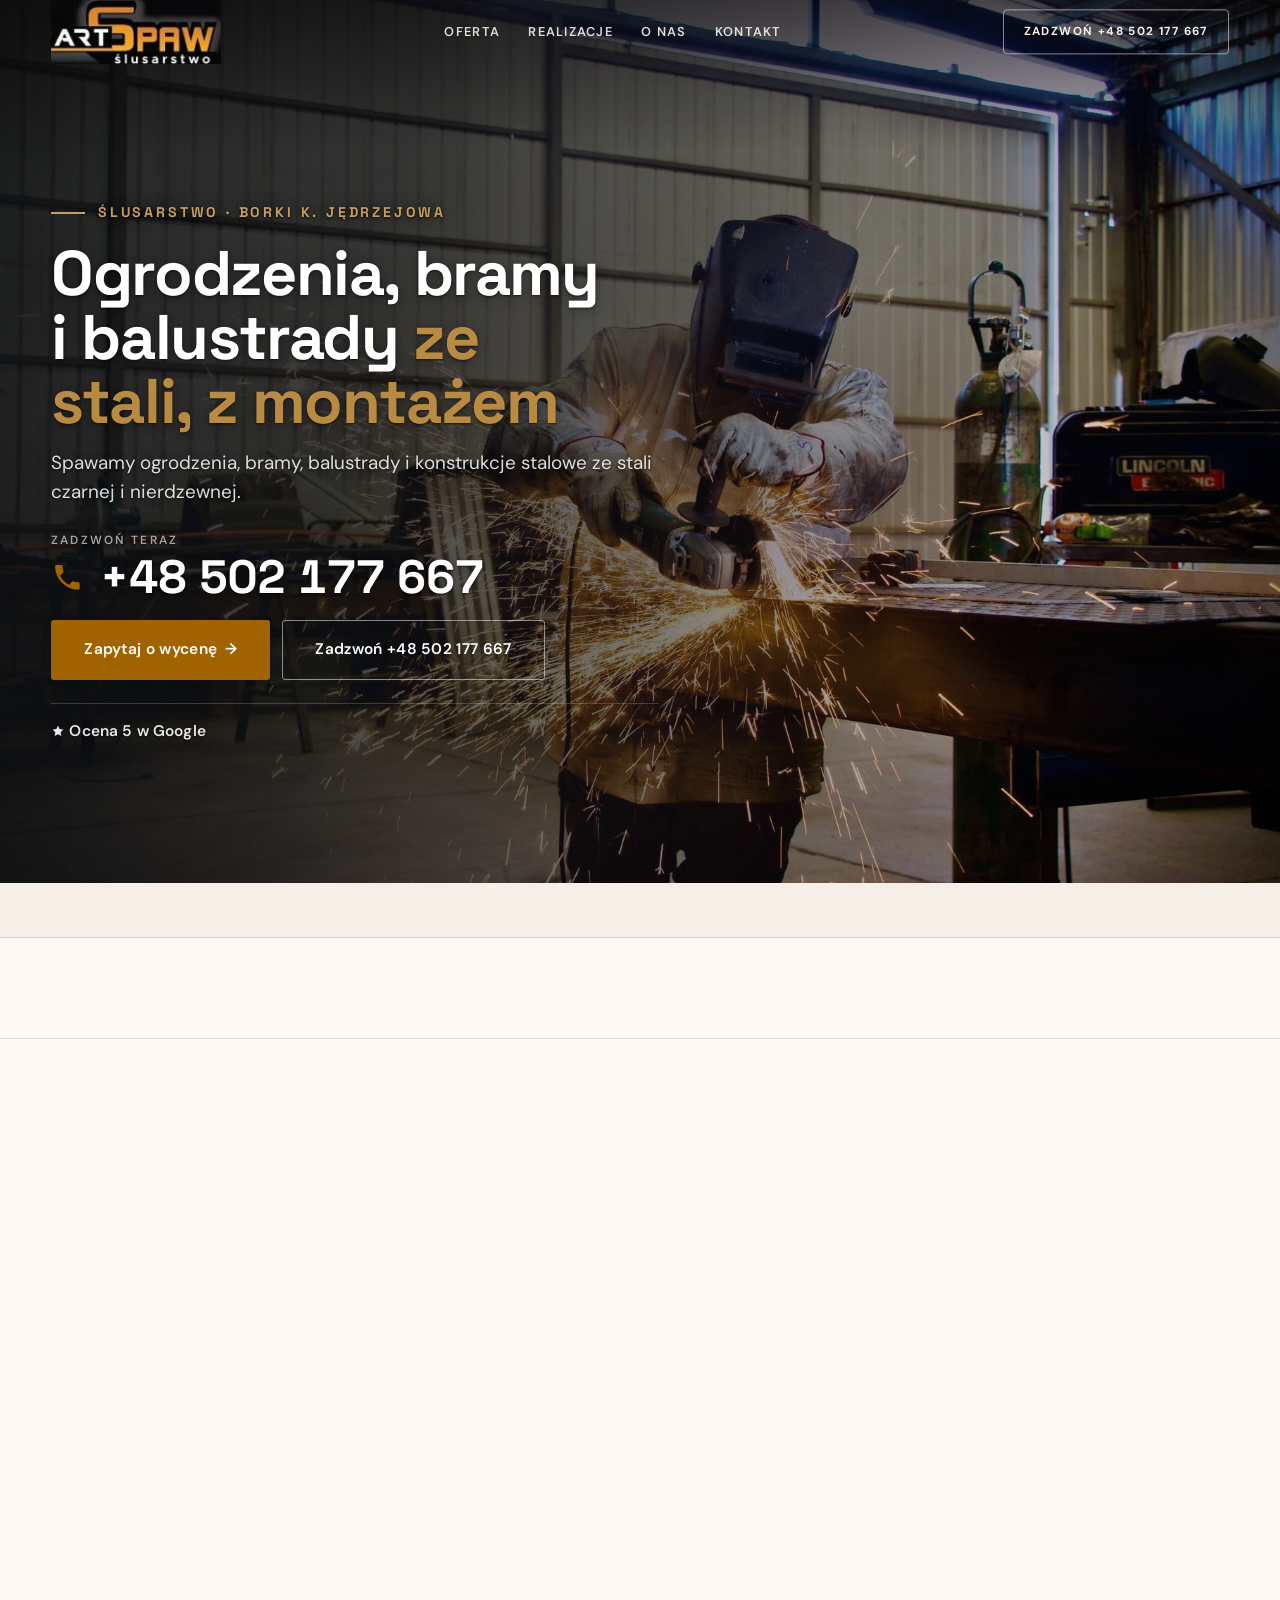
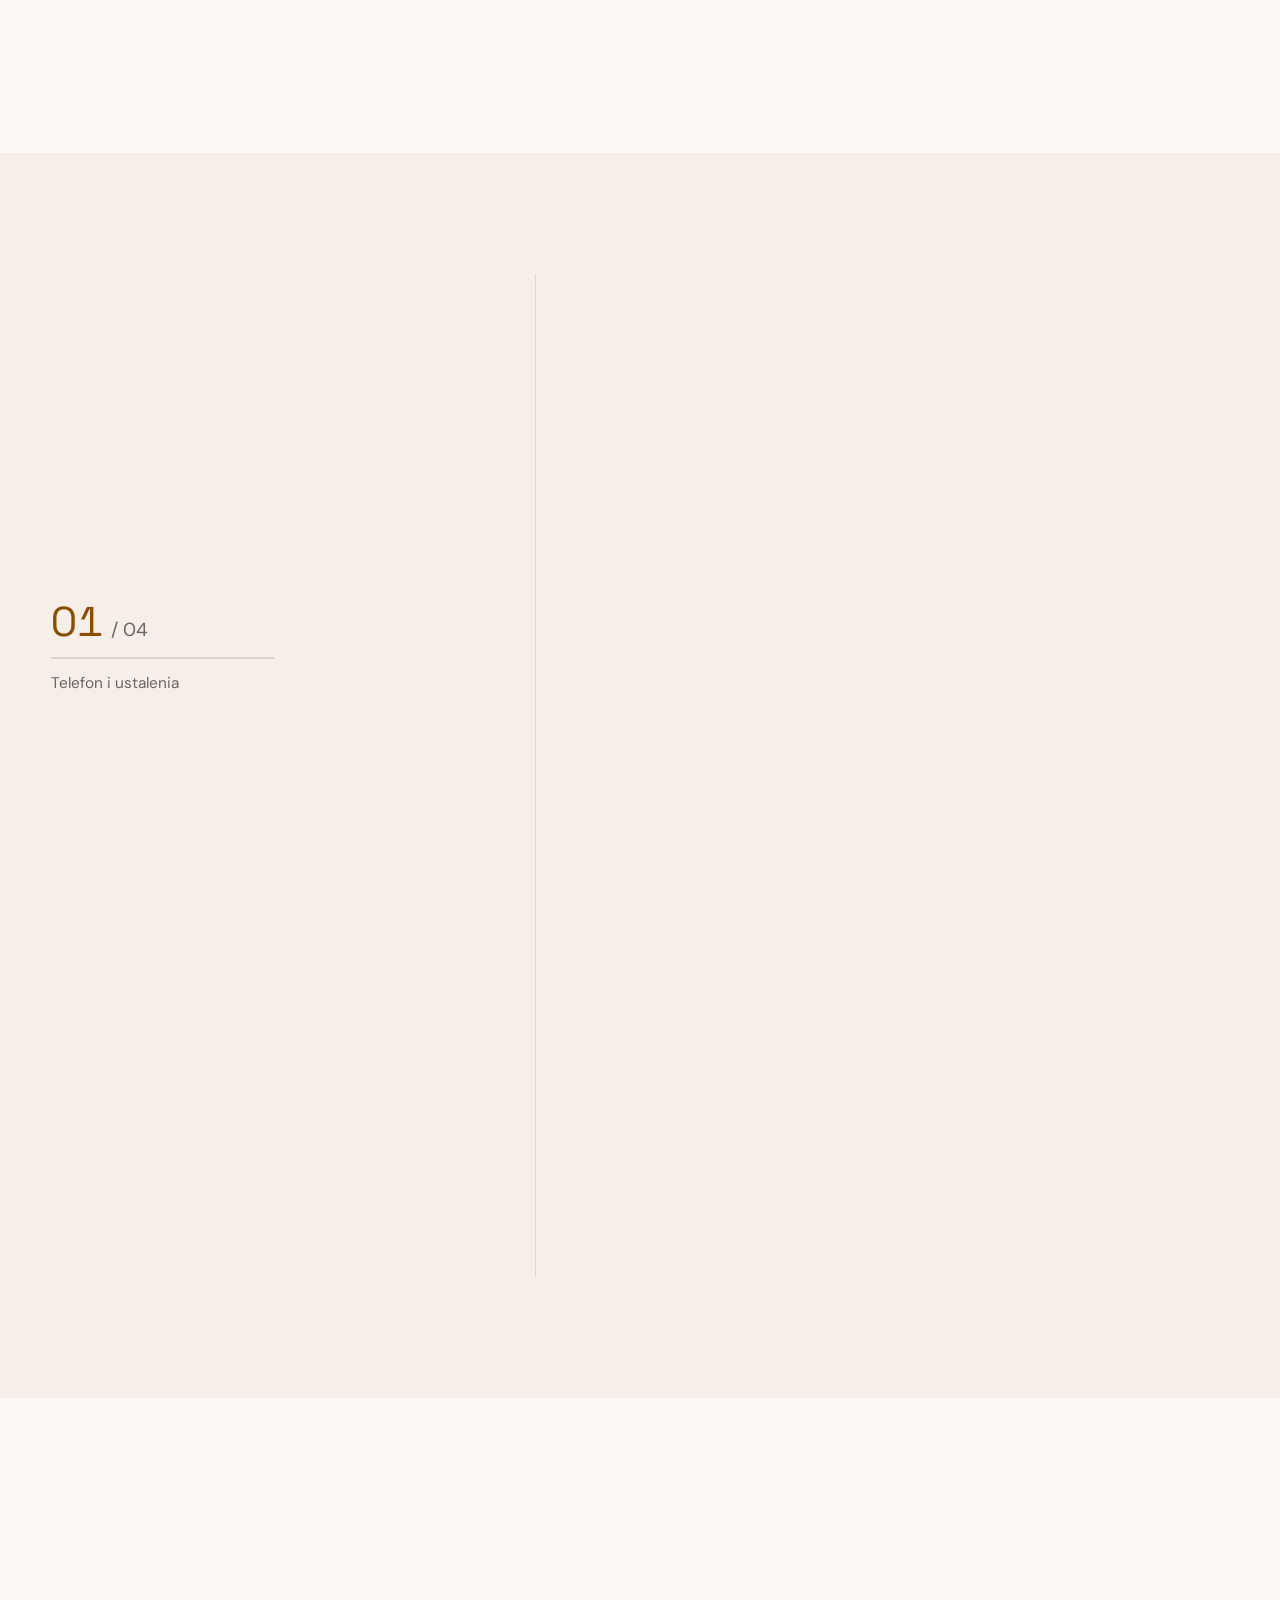
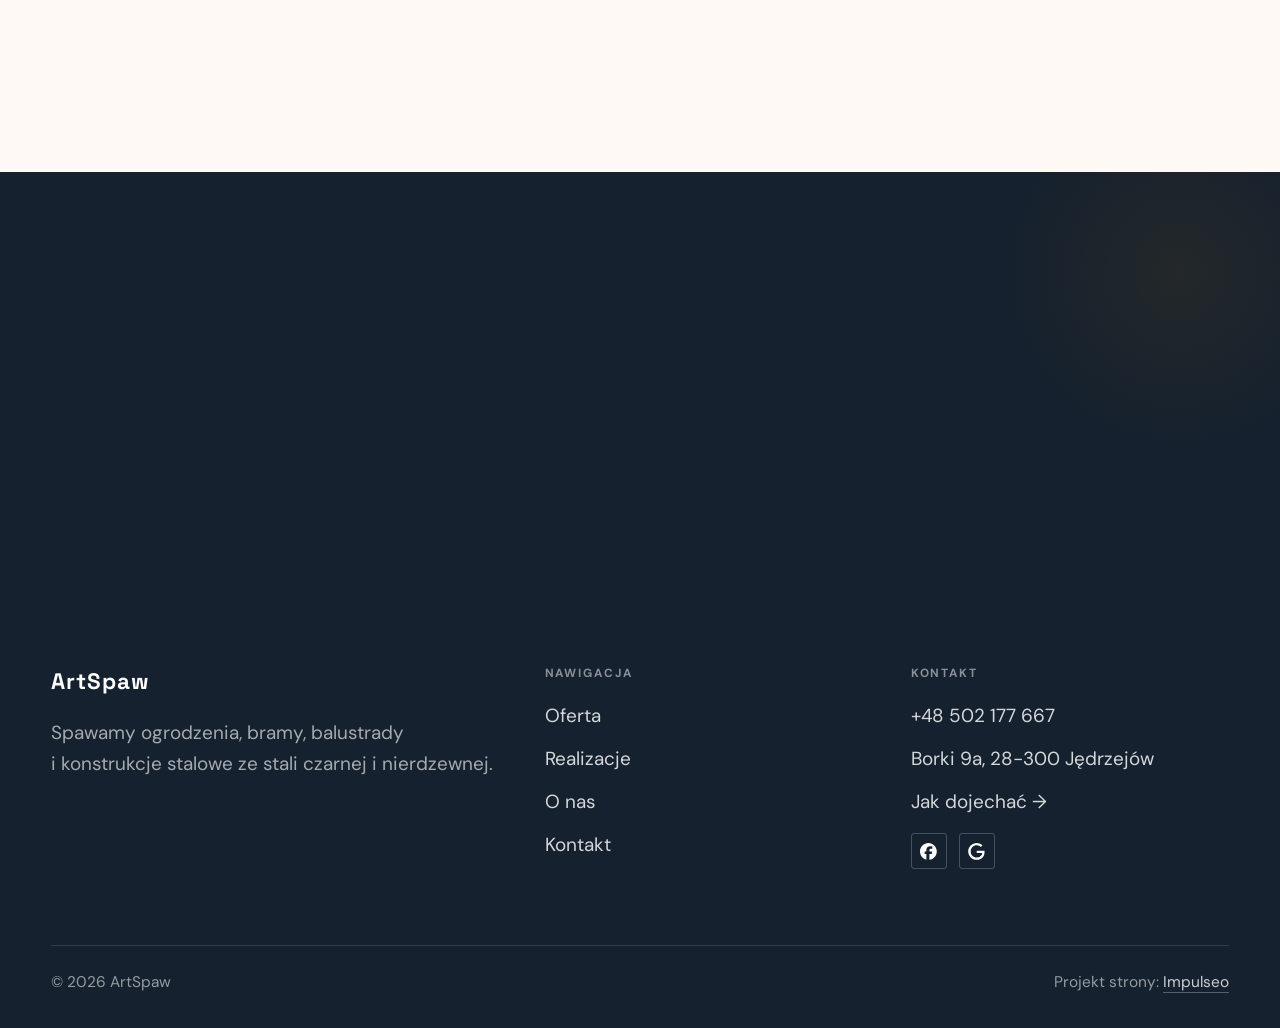
==== index.html @ 31f5e042 "Strona demo: artspaw" ====
<!DOCTYPE html>
<html lang="pl">
<head>
<meta charset="UTF-8">
<meta name="viewport" content="width=device-width, initial-scale=1.0">
<title>ArtSpaw - Ogrodzenia · Bramy · Balustrady · Jędrzejów</title>
<meta name="description" content="ArtSpaw - ślusarstwo spod Jędrzejowa. Ogrodzenia, bramy, furtki, balustrady i konstrukcje stalowe ze stali czarnej i nierdzewnej, z montażem. Pn-Sb 7-18, tel. 502 177 667.">
<link rel="canonical" href="https://kris20032.github.io/artspaw/">
<meta name="robots" content="noindex, nofollow">
<meta property="og:type" content="website">
<meta property="og:locale" content="pl_PL">
<meta property="og:site_name" content="ArtSpaw">
<meta property="og:title" content="ArtSpaw - Ogrodzenia · Bramy · Balustrady · Jędrzejów">
<meta property="og:description" content="ArtSpaw - ślusarstwo spod Jędrzejowa. Ogrodzenia, bramy, furtki, balustrady i konstrukcje stalowe ze stali czarnej i nierdzewnej, z montażem. Pn-Sb 7-18, tel. 502 177 667.">
<meta property="og:url" content="https://kris20032.github.io/artspaw/">
<meta property="og:image" content="https://kris20032.github.io/artspaw/img/og.jpg">
<meta property="og:image:width" content="1200">
<meta property="og:image:height" content="630">
<meta name="twitter:card" content="summary_large_image">
<script type="application/ld+json">{"@context": "https://schema.org", "@type": "LocalBusiness", "name": "ArtSpaw", "url": "https://kris20032.github.io/artspaw/", "telephone": "+48502177667", "image": "https://kris20032.github.io/artspaw/img/og.jpg", "areaServed": "Jędrzejów", "sameAs": ["https://www.facebook.com/profile.php?id=100057158002559", "https://maps.google.com/?cid=16352842081063497960&g_mp=Cidnb29nbGUubWFwcy5wbGFjZXMudjEuUGxhY2VzLlNlYXJjaFRleHQQAhgEIAA"]}</script>
<link rel="preconnect" href="https://fonts.googleapis.com">
<link rel="preconnect" href="https://fonts.gstatic.com" crossorigin>
<link href="https://fonts.googleapis.com/css2?family=Space+Grotesk:wght@500;600;700&family=DM+Sans:opsz,wght@9..40,400;9..40,500;9..40,600&display=swap" rel="stylesheet">
<link rel="stylesheet" href="assets/styles.css?v=d45079d8">
</head>
<body>

<header class="nav">
  <div class="wrap nav-inner">
    <a class="brand brand-has-logo" href="index.html"><img class="brand-logo" src="img/logo.png" alt="ArtSpaw" width="702" height="264" decoding="async"></a>
    <nav class="nav-links">
      <a href="oferta.html">Oferta</a>
      <a href="realizacje.html">Realizacje</a>
      <a href="o-nas.html">O nas</a>
      <a href="kontakt.html">Kontakt</a>
      <a href="tel:+48502177667" class="btn btn-accent">Zadzwoń +48 502 177 667</a>
    </nav>
    <button class="nav-toggle" aria-label="Menu"><span></span><span></span><span></span></button>
  </div>
</header>

<main>
<section class="hero-fach">
  <img class="hf-photo" src="img/hero.jpg" fetchpriority="high" data-rotate="img/g1.jpg|img/g2.jpg" alt="ArtSpaw" width="1880" height="1253">
  <div class="hf-panel">
    <div class="hf-inner">
      <span class="hf-kicker">Ślusarstwo · Borki k. Jędrzejowa</span>
      <h1 class="hf-title">Ogrodzenia, bramy i balustrady <em>ze stali, z montażem</em></h1>
      <p class="hf-lead">Spawamy ogrodzenia, bramy, balustrady i konstrukcje stalowe ze stali czarnej i nierdzewnej.</p>
      <a class="hf-phone" href="tel:+48502177667"><span class="hf-phone-lab">Zadzwoń teraz</span><span class="hf-phone-num"><svg class="ico-tel" width="16" height="16" viewBox="0 0 24 24" fill="none" aria-hidden="true"><path d="M6.6 10.8a15.5 15.5 0 0 0 6.6 6.6l2.2-2.2a1 1 0 0 1 1-.24 11.4 11.4 0 0 0 3.6.58 1 1 0 0 1 1 1V20a1 1 0 0 1-1 1A17 17 0 0 1 3 4a1 1 0 0 1 1-1h3.5a1 1 0 0 1 1 1c0 1.25.2 2.46.58 3.6a1 1 0 0 1-.25 1l-2.23 2.2Z" fill="currentColor"/></svg> +48 502 177 667</span></a>
      <div class="hf-actions">
        <a href="kontakt.html" class="btn btn-accent">Zapytaj o wycenę <span class="arr">→</span></a>
        <a href="tel:+48502177667" class="btn btn-ghost hf-ghost">Zadzwoń +48 502 177 667</a>
      </div>
      <div class="hf-trust"><svg class="ico-star" width="14" height="14" viewBox="0 0 24 24" style="vertical-align:-2px" aria-hidden="true"><path d="M12 2.8l2.85 5.8 6.4.93-4.63 4.5 1.1 6.37L12 17.4l-5.72 3 1.1-6.37-4.63-4.5 6.4-.93L12 2.8Z" fill="currentColor"/></svg> Ocena 5 w Google</div>
    </div>
  </div>
</section>
<section class="fach-promise">
  <div class="wrap">
    <ul class="fp-row reveal"><li>Pn-Sb 7:00-18:00</li><li>Dojazd: Jędrzejów i okolice</li><li>Stal czarna i nierdzewna</li></ul>
  </div>
</section>
<section class="opinie-mini" aria-label="Opinie klientów">
  <div class="wrap">
    <div class="om-row">
      <div class="om-item reveal"><blockquote>„Pełen profesjonalizm!”</blockquote><span class="om-autor">Kamil Karbowniczek</span></div>
    </div>
  </div>
</section>
<section class="gateways-band">
  <div class="wrap">
    <div class="gateways">
      <a href="oferta.html" class="gateway reveal"><img src="img/g6.jpg" alt="Ogrodzenia" loading="lazy" width="1880" height="1253" decoding="async"><span class="g-ttl">Ogrodzenia</span></a>
      <a href="oferta.html" class="gateway reveal"><img src="img/g3.jpg" alt="Bramy i furtki" loading="lazy" width="1184" height="720" decoding="async"><span class="g-ttl">Bramy i furtki</span></a>
      <a href="oferta.html" class="gateway reveal"><img src="img/g4.jpg" alt="Balustrady" loading="lazy" width="1880" height="1255" decoding="async"><span class="g-ttl">Balustrady</span></a>
    </div>
  </div>
</section>
<section class="proces proces-os fachowcy">
  <div class="wrap proc-grid">
    <div class="proc-side">
      <div class="head reveal">
        <span class="eyebrow">Jak pracujemy</span>
        <h2>Wiesz, na czym stoisz - na każdym etapie</h2>
        <p>Od pierwszego telefonu do montażu - krok po kroku.</p>
      </div>
      <div class="proc-count" aria-hidden="true"><span class="pc-cur">01</span><span class="pc-all">/ 04</span></div>
      <div class="proc-bar" aria-hidden="true"><i></i></div>
      <p class="proc-now" aria-hidden="true">Telefon i ustalenia</p>
    </div>
    <ol class="proces-line">
      <li class="reveal"><span class="pno">01</span><h3>Telefon i ustalenia</h3><p>Mówisz, co trzeba ogrodzić albo zabezpieczyć. Ustalamy wymiary i wzór.</p></li>
      <li class="reveal"><span class="pno">02</span><h3>Cena i termin</h3><p>Podajemy cenę i termin, zanim zaczniemy spawać.</p></li>
      <li class="reveal"><span class="pno">03</span><h3>Spawanie w warsztacie</h3><p>Elementy robimy pod wymiar, ze stali czarnej albo nierdzewnej.</p></li>
      <li class="reveal"><span class="pno">04</span><h3>Montaż u Ciebie</h3><p>Sami przywozimy i montujemy ogrodzenie, bramę czy balustradę.</p></li>
    </ol>
  </div>
</section>
<section>
  <div class="wrap">
    <div class="head reveal">
      <span class="eyebrow">Realizacje</span>
      <h2>Nasze realizacje</h2>
      <p>Brama z furtką i balustrada balkonowa to nasze prace. Pozostałe kadry pokazują, jak wygląda praca przy stali.</p>
    </div>
    <div class="gallery">
      <div class="tile t-two3 reveal"><img src="img/g5.jpg" alt="ArtSpaw" loading="lazy" width="1880" height="1253" decoding="async"></div>
      <div class="tile t-third reveal"><img src="img/g7.jpg" alt="ArtSpaw" loading="lazy" width="1880" height="1253" decoding="async"></div>
      <div class="tile t-third reveal"><img src="img/g8.jpg" alt="ArtSpaw" loading="lazy" width="1880" height="1253" decoding="async"></div>
      <div class="tile t-third reveal"><img src="img/g9.jpg" alt="ArtSpaw" loading="lazy" width="1880" height="1253" decoding="async"></div>
      <div class="tile t-third reveal"><img src="img/g10.jpg" alt="ArtSpaw" loading="lazy" width="1880" height="1253" decoding="async"></div>
    </div>
    <div style="margin-top:var(--space-7)" class="reveal"><a href="realizacje.html" class="btn btn-accent">Pełna galeria <span class="arr">→</span></a></div>
  </div>
</section>
<section class="fach-uslugi">
  <div class="wrap">
    <div class="head reveal">
      <span class="eyebrow">Co spawamy</span>
      <h2>Cztery rzeczy, które robimy najczęściej</h2>
      <p>Każdą z tych rzeczy robimy pod wymiar i z montażem.</p>
    </div>
    <ul class="fu-list">
      <li class="fu-row reveal"><div class="fu-name">Ogrodzenia</div><div class="fu-desc">Przęsła i ogrodzenia stalowe w nowoczesnym, poziomym układzie albo w klasycznej formie.</div><a class="fu-cta" href="kontakt.html">Wycena <span class="arr">→</span></a></li>
      <li class="fu-row reveal"><div class="fu-name">Bramy i furtki</div><div class="fu-desc">Bramy wjazdowe i furtki do kompletu z ogrodzeniem - z własnym wzorem, np. łamaną linią jak na zdjęciach z naszych realizacji.</div><a class="fu-cta" href="kontakt.html">Wycena <span class="arr">→</span></a></li>
      <li class="fu-row reveal"><div class="fu-name">Balustrady</div><div class="fu-desc">Balustrady balkonowe, tarasowe i schodowe. Proste poziome pręty albo stal nierdzewna, pod wymiar balkonu.</div><a class="fu-cta" href="kontakt.html">Wycena <span class="arr">→</span></a></li>
      <li class="fu-row reveal"><div class="fu-name">Konstrukcje stalowe</div><div class="fu-desc">Spawane konstrukcje i elementy na zamówienie - wsporniki, ramy, daszki, wszystko, co trzeba zespawać ze stali.</div><a class="fu-cta" href="kontakt.html">Wycena <span class="arr">→</span></a></li>
    </ul>
    <div style="margin-top:var(--space-7)" class="reveal"><a href="oferta.html" class="btn btn-ghost">Pełna oferta <span class="arr">→</span></a></div>
  </div>
</section>
<section class="stopklatka" aria-hidden="true">
  <div class="stk-bg" style="background-image:url(img/g11.jpg)"></div>
</section>
<section class="opinie">
  <div class="wrap">
    <div class="head center reveal">
      <span class="eyebrow">Opinie</span>
      <h2>Co mówią klienci</h2>
    </div>
    <p class="op-meta reveal"><span class="g-badge"><svg class="gb-ico" viewBox="0 0 24 24" width="18" height="18" aria-hidden="true"><path fill="#4285F4" d="M22.56 12.25c0-.78-.07-1.53-.2-2.25H12v4.26h5.92c-.26 1.37-1.04 2.53-2.21 3.31v2.77h3.57c2.08-1.92 3.28-4.74 3.28-8.09z"/><path fill="#34A853" d="M12 23c2.97 0 5.46-.98 7.28-2.66l-3.57-2.77c-.98.66-2.23 1.06-3.71 1.06-2.86 0-5.29-1.93-6.16-4.53H2.18v2.84C3.99 20.53 7.7 23 12 23z"/><path fill="#FBBC05" d="M5.84 14.09c-.22-.66-.35-1.36-.35-2.09s.13-1.43.35-2.09V7.07H2.18C1.43 8.55 1 10.22 1 12s.43 3.45 1.18 4.93l2.85-2.22.81-.62z"/><path fill="#EA4335" d="M12 5.38c1.62 0 3.06.56 4.21 1.64l3.15-3.15C17.45 2.09 14.97 1 12 1 7.7 1 3.99 3.47 2.18 7.07l3.66 2.84c.87-2.6 3.3-4.53 6.16-4.53z"/></svg><b class="gb-ocena">5</b><svg class="gb-stars" viewBox="0 0 90 18" width="74" height="14.8" aria-hidden="true"><g fill="currentColor" opacity=".26"><path transform="translate(0,0)" d="M9 1.6l2.2 4.46 4.92.72-3.56 3.47.84 4.9L9 12.74l-4.4 2.31.84-4.9L1.88 6.68l4.92-.72L9 1.6Z"/><path transform="translate(18,0)" d="M9 1.6l2.2 4.46 4.92.72-3.56 3.47.84 4.9L9 12.74l-4.4 2.31.84-4.9L1.88 6.68l4.92-.72L9 1.6Z"/><path transform="translate(36,0)" d="M9 1.6l2.2 4.46 4.92.72-3.56 3.47.84 4.9L9 12.74l-4.4 2.31.84-4.9L1.88 6.68l4.92-.72L9 1.6Z"/><path transform="translate(54,0)" d="M9 1.6l2.2 4.46 4.92.72-3.56 3.47.84 4.9L9 12.74l-4.4 2.31.84-4.9L1.88 6.68l4.92-.72L9 1.6Z"/><path transform="translate(72,0)" d="M9 1.6l2.2 4.46 4.92.72-3.56 3.47.84 4.9L9 12.74l-4.4 2.31.84-4.9L1.88 6.68l4.92-.72L9 1.6Z"/></g><clipPath id="gs1000"><rect x="0" y="0" width="90.0" height="18"/></clipPath><g fill="#FBBC04" clip-path="url(#gs1000)"><path transform="translate(0,0)" d="M9 1.6l2.2 4.46 4.92.72-3.56 3.47.84 4.9L9 12.74l-4.4 2.31.84-4.9L1.88 6.68l4.92-.72L9 1.6Z"/><path transform="translate(18,0)" d="M9 1.6l2.2 4.46 4.92.72-3.56 3.47.84 4.9L9 12.74l-4.4 2.31.84-4.9L1.88 6.68l4.92-.72L9 1.6Z"/><path transform="translate(36,0)" d="M9 1.6l2.2 4.46 4.92.72-3.56 3.47.84 4.9L9 12.74l-4.4 2.31.84-4.9L1.88 6.68l4.92-.72L9 1.6Z"/><path transform="translate(54,0)" d="M9 1.6l2.2 4.46 4.92.72-3.56 3.47.84 4.9L9 12.74l-4.4 2.31.84-4.9L1.88 6.68l4.92-.72L9 1.6Z"/><path transform="translate(72,0)" d="M9 1.6l2.2 4.46 4.92.72-3.56 3.47.84 4.9L9 12.74l-4.4 2.31.84-4.9L1.88 6.68l4.92-.72L9 1.6Z"/></g></svg><span class="gb-txt">w Google</span></span></p>
    <p class="op-meta reveal"><a class="op-google" href="https://maps.google.com/?cid=16352842081063497960&amp;g_mp=Cidnb29nbGUubWFwcy5wbGFjZXMudjEuUGxhY2VzLlNlYXJjaFRleHQQAhgEIAA" target="_blank" rel="noopener"><svg class="op-g-ico" viewBox="0 0 24 24" width="17" height="17" aria-hidden="true"><path fill="#4285F4" d="M22.56 12.25c0-.78-.07-1.53-.2-2.25H12v4.26h5.92c-.26 1.37-1.04 2.53-2.21 3.31v2.77h3.57c2.08-1.92 3.28-4.74 3.28-8.09z"/><path fill="#34A853" d="M12 23c2.97 0 5.46-.98 7.28-2.66l-3.57-2.77c-.98.66-2.23 1.06-3.71 1.06-2.86 0-5.29-1.93-6.16-4.53H2.18v2.84C3.99 20.53 7.7 23 12 23z"/><path fill="#FBBC05" d="M5.84 14.09c-.22-.66-.35-1.36-.35-2.09s.13-1.43.35-2.09V7.07H2.18C1.43 8.55 1 10.22 1 12s.43 3.45 1.18 4.93l2.85-2.22.81-.62z"/><path fill="#EA4335" d="M12 5.38c1.62 0 3.06.56 4.21 1.64l3.15-3.15C17.45 2.09 14.97 1 12 1 7.7 1 3.99 3.47 2.18 7.07l3.66 2.84c.87-2.6 3.3-4.53 6.16-4.53z"/></svg><span>Zobacz opinie w Google</span><span class="arr">→</span></a></p>
    <div class="opinie-grid">
      <figure class="op-card reveal"><span class="op-star"><svg class="ico-star" width="14" height="14" viewBox="0 0 24 24" style="vertical-align:-2px" aria-hidden="true"><path d="M12 2.8l2.85 5.8 6.4.93-4.63 4.5 1.1 6.37L12 17.4l-5.72 3 1.1-6.37-4.63-4.5 6.4-.93L12 2.8Z" fill="currentColor"/></svg><svg class="ico-star" width="14" height="14" viewBox="0 0 24 24" style="vertical-align:-2px" aria-hidden="true"><path d="M12 2.8l2.85 5.8 6.4.93-4.63 4.5 1.1 6.37L12 17.4l-5.72 3 1.1-6.37-4.63-4.5 6.4-.93L12 2.8Z" fill="currentColor"/></svg><svg class="ico-star" width="14" height="14" viewBox="0 0 24 24" style="vertical-align:-2px" aria-hidden="true"><path d="M12 2.8l2.85 5.8 6.4.93-4.63 4.5 1.1 6.37L12 17.4l-5.72 3 1.1-6.37-4.63-4.5 6.4-.93L12 2.8Z" fill="currentColor"/></svg><svg class="ico-star" width="14" height="14" viewBox="0 0 24 24" style="vertical-align:-2px" aria-hidden="true"><path d="M12 2.8l2.85 5.8 6.4.93-4.63 4.5 1.1 6.37L12 17.4l-5.72 3 1.1-6.37-4.63-4.5 6.4-.93L12 2.8Z" fill="currentColor"/></svg><svg class="ico-star" width="14" height="14" viewBox="0 0 24 24" style="vertical-align:-2px" aria-hidden="true"><path d="M12 2.8l2.85 5.8 6.4.93-4.63 4.5 1.1 6.37L12 17.4l-5.72 3 1.1-6.37-4.63-4.5 6.4-.93L12 2.8Z" fill="currentColor"/></svg></span><blockquote>Pełen profesjonalizm! Dobry kontakt, szybka realizacja. Polecam</blockquote><span class="op-autor">Kamil Karbowniczek</span></figure>
    </div>
  </div>
</section>
<section class="cta">
  <div class="wrap">
    <div class="reveal">
      <span class="eyebrow">Współpraca</span>
      <h2>Potrzebujesz ogrodzenia albo bramy?</h2>
      <p>Zadzwoń, opisz, co trzeba zrobić, a podamy cenę i termin.</p>
    </div>
    <div class="cta-actions reveal">
      <a href="kontakt.html" class="btn btn-light">Zapytaj o wycenę <span class="arr">→</span></a>
      <a href="tel:+48502177667" class="btn btn-ghost btn-ghost-cta">+48 502 177 667</a>
    </div>
  </div>
</section>
</main>

<footer>
  <div class="wrap">
    <div class="foot-grid">
      <div class="foot-brand">
        <div class="name">ArtSpaw</div>
        <p>Spawamy ogrodzenia, bramy, balustrady i konstrukcje stalowe ze stali czarnej i nierdzewnej.</p>
      </div>
      <div class="foot-col">
        <h4>Nawigacja</h4>
        <a href="oferta.html">Oferta</a>
        <a href="realizacje.html">Realizacje</a>
        <a href="o-nas.html">O nas</a>
        <a href="kontakt.html">Kontakt</a>
      </div>
      <div class="foot-col">
        <h4>Kontakt</h4>
        <a href="tel:+48502177667">+48 502 177 667</a>
        <p>Borki 9a, 28-300 Jędrzejów</p>
        <a href="https://maps.google.com/?cid=16352842081063497960&g_mp=Cidnb29nbGUubWFwcy5wbGFjZXMudjEuUGxhY2VzLlNlYXJjaFRleHQQAhgEIAA" target="_blank" rel="noopener">Jak dojechać →</a>
      <div class="foot-soc">
        <a class="soc" href="https://www.facebook.com/profile.php?id=100057158002559" target="_blank" rel="noopener" aria-label="Facebook - ArtSpaw"><svg viewBox="0 0 24 24" aria-hidden="true" focusable="false"><path d="M9.101 23.691v-7.98H6.627v-3.667h2.474v-1.58c0-4.085 1.848-5.978 5.858-5.978.401 0 .955.042 1.468.103a8.68 8.68 0 0 1 1.141.195v3.325a8.623 8.623 0 0 0-.653-.036 26.805 26.805 0 0 0-.733-.009c-.707 0-1.259.096-1.675.309a1.686 1.686 0 0 0-.679.622c-.258.42-.374.995-.374 1.752v1.297h3.919l-.386 2.103-.287 1.564h-3.246v8.245C19.396 23.238 24 18.179 24 12.044c0-6.627-5.373-12-12-12s-12 5.373-12 12c0 5.628 3.874 10.35 9.101 11.647Z" fill="currentColor"/></svg></a>
        <a class="soc" href="https://maps.google.com/?cid=16352842081063497960&g_mp=Cidnb29nbGUubWFwcy5wbGFjZXMudjEuUGxhY2VzLlNlYXJjaFRleHQQAhgEIAA" target="_blank" rel="noopener" aria-label="Google - ArtSpaw"><svg viewBox="0 0 24 24" aria-hidden="true" focusable="false"><path d="M12.48 10.92v3.28h7.84c-.24 1.84-.853 3.187-1.787 4.133-1.147 1.147-2.933 2.4-6.053 2.4-4.827 0-8.6-3.893-8.6-8.72s3.773-8.72 8.6-8.72c2.6 0 4.507 1.027 5.907 2.347l2.307-2.307C18.747 1.44 16.133 0 12.48 0 5.867 0 .307 5.387.307 12s5.56 12 12.173 12c3.573 0 6.267-1.173 8.373-3.36 2.16-2.16 2.84-5.213 2.84-7.667 0-.76-.053-1.467-.173-2.053H12.48z" fill="currentColor"/></svg></a>
      </div>
      </div>
    </div>
    <div class="foot-bot">
      <span>© 2026 ArtSpaw</span>
      <span>Projekt strony: <a class="foot-credit" href="https://impulseo.pl" target="_blank" rel="noopener">Impulseo</a></span>
    </div>
  </div>
</footer>
<div class="sticky-call"><a class="sc-call" href="tel:+48502177667"><svg class="ico-tel" width="16" height="16" viewBox="0 0 24 24" fill="none" aria-hidden="true"><path d="M6.6 10.8a15.5 15.5 0 0 0 6.6 6.6l2.2-2.2a1 1 0 0 1 1-.24 11.4 11.4 0 0 0 3.6.58 1 1 0 0 1 1 1V20a1 1 0 0 1-1 1A17 17 0 0 1 3 4a1 1 0 0 1 1-1h3.5a1 1 0 0 1 1 1c0 1.25.2 2.46.58 3.6a1 1 0 0 1-.25 1l-2.23 2.2Z" fill="currentColor"/></svg> Zadzwoń</a><a class="sc-quote" href="kontakt.html">Zapytaj o wycenę</a></div>
<div class="demo-wazne" data-do="2026-11-23" data-cykl="3" hidden><svg class="dw-ico" width="13" height="13" viewBox="0 0 24 24" fill="none" aria-hidden="true"><circle cx="12" cy="12" r="8.6" stroke="currentColor" stroke-width="1.8"/><path d="M12 7.2V12l3.3 2" stroke="currentColor" stroke-width="1.8" stroke-linecap="round"/></svg><span class="dw-txt"></span></div>

<script src="assets/main.js"></script>
</body>
</html>
---- assets/styles.css ----
/* ============================================================
   STOLBASZ — premium, architektoniczny B2B fit-out
   Jasna paleta, zero brązu. System wg premium-web-craft.
   Projekt strony: Impulseo (impulseo.pl)
   ============================================================ */

:root{
  /* PALETA — jasna, architektoniczna, chłodna */
  --paper:#F4F6F8;          /* główne tło */
  --paper-2:#E7EBEF;        /* sekcje alternatywne (chłodny jasny szary) */
  --paper-3:#E7EBEF;        /* delikatne wypełnienia */
  --ink:#15212E;            /* tekst główny — chłodny grafit */
  --ink-soft:#243443;       /* nagłówki drugorzędne */
  --muted:#6B7785;          /* tekst poboczny */
  --line:rgba(21,33,46,.12);/* hairline */
  --accent:#E8A317;         /* stonowany petrol-slate — jedyny akcent */
  --accent-d:#C9870C;
  --accent-soft:rgba(232,163,23,.10);
  --dark:#15212E;           /* sekcje ciemne (stopka/CTA) */

  /* HOVER ZDJĘĆ — JEDEN standard dla całego silnika (decyzja K. 04.08.2026, artefakt z wariantami).
     AKTUALNE (K.+Szymon 09.08.2026, wybór z artefaktu 6 wariantów): zoom 1.05 przy 1.4s -
     przy tak długim czasie mocniejszy kadr NIE skacze, tylko „oddycha". Poprzedni standard
     (1.02 / .55s z 04.08) odbierany jako dynamiczny i szybki.
     Spoczynek lekko przygaszony, ale TYLKO tam, gdzie jest mysz (@media hover:hover) —
     na telefonie zdjęcia zostają w pełnej jasności. */
  --img-zoom:1.05;                   /* K.+Szymon 09.08: wariant F z artefaktu porównawczego */
  --img-rest:brightness(.95) saturate(.99);
  --img-hot:brightness(1.06) saturate(1.05);
  --img-dur:1.4s;                    /* K.+Szymon 09.08 (wariant F): powoli = elegancko */
  --img-ease:cubic-bezier(.16,.84,.44,1);  /* miękki ogon, efekt „oddychania" */

  /* ODSTĘPY — skala 4/8 */
  --space-1:4px; --space-2:8px; --space-3:12px; --space-4:16px; --space-5:24px;
  --space-6:32px; --space-7:48px; --space-8:64px; --space-9:96px; --space-10:128px;

  /* TYPOGRAFIA — fluid clamp() (skala podbita 16.07.2026: większe, czytelniejsze litery — uwaga Adama) */
  --text-sm:clamp(.9rem,.87rem + .12vw,1rem);
  --text-base:clamp(1.08rem,1.04rem + .18vw,1.2rem);
  --text-lg:clamp(1.24rem,1.15rem + .34vw,1.44rem);
  --text-h3:clamp(1.34rem,1.22rem + .55vw,1.66rem);
  --text-h2:clamp(2.1rem,1.66rem + 2.1vw,3.1rem);
  --text-h1:clamp(2.9rem,2.1rem + 4vw,5.1rem);

  /* PROMIENIE — architektoniczne, raczej ostre */
  --r-sm:3px; --r-md:6px; --r-lg:10px;

  /* RUCH */
  --ease:cubic-bezier(.25,.46,.45,.94); --dur:.24s;

  /* CIENIE — miękkie, warstwowe */
  --sh-sm:0 1px 2px rgba(16,24,32,.04), 0 2px 8px rgba(16,24,32,.05);
  --sh-md:0 2px 6px rgba(16,24,32,.05), 0 12px 28px -8px rgba(16,24,32,.12);
  --sh-lg:0 6px 14px rgba(16,24,32,.07), 0 26px 56px -18px rgba(16,24,32,.22);

  --hairline:1px solid var(--line);

  --font-display:'Space Grotesk','Inter',sans-serif;
  --font-body:'DM Sans','Inter',sans-serif;
}

*{box-sizing:border-box;margin:0;padding:0}
html{scroll-behavior:smooth}
body{
  font-family:var(--font-body);
  font-size:var(--text-base);
  line-height:1.65;
  color:var(--ink);
  background:var(--paper);
  -webkit-font-smoothing:antialiased;
  text-rendering:optimizeLegibility;
}
img{max-width:100%;height:auto;display:block}  /* height:auto = width/height z atrybutów trzyma proporcje (TOP#12) */
a{color:inherit;text-decoration:none}

.wrap{width:min(92%,1180px);margin-inline:auto}
section{padding-block:clamp(52px,6.5vw,96px)}

h1,h2,h3{font-family:var(--font-display);font-weight:700;line-height:1.08;letter-spacing:-.02em;color:var(--ink)}
h1{font-size:var(--text-h1);letter-spacing:-.035em}
h2{font-size:var(--text-h2);letter-spacing:-.025em}
h3{font-size:var(--text-h3)}
/* MIARA — długość wiersza. WCAG 2.2 SC 1.4.8: max 80 znaków; Butterick: 45–90.
   68ch daje realnie 72–78 znaków polskiego tekstu, czyli z zapasem pod granicą.
   Wcześniej limit miał TYLKO <p> — <li>, <blockquote> i <dd> nie miały żadnego,
   i to jedyny powód, dla którego 23 bloki na dwóch oddanych stronach jadą po
   83–106 znaków w wierszu (pomiar 07.08.2026, bramka `miara`).
   ⚠️ Listy i definicje ograniczamy TYLKO bez klasy: `ul`/`ol` z klasą to u nas
   układ (siatki kafli, menu), a nie tekst ciągły — tam miarę wyznacza układ. */
/* 60ch, nie 68ch (K. 10.08): po zmianie fontów na węższe kroje (DM Sans i spółka)
   w 68ch mieściło się ~90 znaków - bramka pikselowa słusznie zgłaszała przekroczenie
   granicy 80. Pomiar na żywej przeglądarce: 60ch = 90 znaków, 53ch = ~78 znaków, czyli normę WCAG 1.4.8. */
:root{ --miara:53ch }
p{max-width:min(100%,var(--miara))}
blockquote,
ul:not([class])>li, ol:not([class])>li,
dl:not([class])>dd{max-width:min(100%,var(--miara))}

/* ⚠️ Świadomie BEZ wyjątku `.tile p,.card p,.svc p{max-width:none}`, choć nasuwa się sam:
   te akapity BYŁY już ograniczone (stare `p{max-width:65ch}`), więc „wyjątek" nie odblokowałby
   niczego nowego — tylko ROZLUŹNIŁ stan sprzed zmiany na wszystkich demach naraz.
   `figcaption` żadna z reguł wyżej nie dotyczy, więc też nie potrzebuje zwolnienia. */

/* ŁAMANIE. `balance` wyrównuje długości wierszy w nagłówku, `pretty` pilnuje ostatniego
   wiersza akapitu, żeby nie został w nim jeden wyraz. Obsługiwane od Chrome 117 /
   Safari 17.5; starsze przeglądarki po prostu ignorują tę własność.
   `text-wrap:pretty` nie występowało dotąd ANI RAZ w silniku ani w repo klientów. */
h1,h2,h3,.lead,.lede{text-wrap:balance}
p,li,blockquote,dd{text-wrap:pretty}

.eyebrow{
  font-family:var(--font-body);
  font-size:var(--text-sm);
  font-weight:600;
  letter-spacing:.18em;
  text-transform:uppercase;
  color:var(--accent);
  display:inline-flex;align-items:center;gap:var(--space-3);
}
/* flex:none + margin-top = kreska trzyma się PIERWSZEJ linii. Wcześniej align-items:center
   centrowało ją względem całego bloku i przy zawinięciu (długi kicker typu
   „…WNĘTRZ · LESZNO · OD 2019") druga linia lądowała z brzydkim wcięciem. */
.eyebrow{align-items:flex-start}
.eyebrow>*,.eyebrow{text-wrap:balance}   /* dlugi kicker lamal sie na sierote typu samo „2019" w drugiej linii */
.eyebrow::before{content:"";width:28px;height:1px;background:var(--accent);display:inline-block;flex:none;margin-top:.62em}

.muted{color:var(--muted)}
.lead{font-size:var(--text-lg);line-height:1.55;color:var(--ink-soft);max-width:50ch}

/* ---------- BUTTONS ---------- */
.btn{
  display:inline-flex;align-items:center;gap:var(--space-2);
  font-weight:600;font-size:var(--text-sm);letter-spacing:.02em;
  padding:var(--space-4) var(--space-6);
  border-radius:var(--r-sm);
  transition:transform var(--dur) var(--ease),box-shadow var(--dur) var(--ease),background var(--dur) var(--ease);
  cursor:pointer;border:1px solid transparent;
}
.btn-accent{background:var(--accent);color:#fff;box-shadow:var(--sh-sm)}
.btn-accent:hover{background:var(--accent-d);transform:translateY(-2px);box-shadow:var(--sh-md)}
.btn-accent:active{transform:translateY(0);box-shadow:var(--sh-sm)}
.btn-ghost{background:transparent;color:var(--ink);border-color:var(--line)}
.btn-ghost:hover{border-color:var(--accent);color:var(--accent);transform:translateY(-2px)}
.btn-light{background:#fff;color:var(--ink);box-shadow:var(--sh-sm)}
.btn-light:hover{transform:translateY(-2px);box-shadow:var(--sh-md)}
.btn .arr{transition:transform var(--dur) var(--ease)}
.btn:hover .arr{transform:translateX(4px)}

/* ---------- NAV ---------- */
.nav{
  position:sticky;top:0;z-index:50;
  background:color-mix(in srgb,var(--paper) 88%,transparent);
  backdrop-filter:saturate(140%) blur(10px);
  border-bottom:var(--hairline);
}
.nav-inner{display:flex;align-items:center;justify-content:space-between;gap:var(--space-5);height:72px}
/* ANTY-NACHODZENIE (K. 05.08.2026): długa nazwa firmy + przycisk z pełnym numerem nie mieściły się w pasku
   i flex ściskał linki PONIŻEJ ich treści - "Kontakt" wchodził na ramkę "Zadzwoń +48 ...". Teraz ustępuje
   nazwa marki (skrót wielokropkiem), a menu i przycisk nigdy się nie kurczą ani nie zachodzą na siebie. */
.brand{display:flex;flex-direction:column;line-height:1;min-width:0;flex:0 1 auto}
.brand .name{font-family:var(--font-display);font-weight:800;font-size:1.35rem;letter-spacing:.04em;white-space:nowrap;overflow:hidden;text-overflow:ellipsis}
.brand .sub{font-size:.62rem;letter-spacing:.34em;text-transform:uppercase;color:var(--muted);margin-top:5px;white-space:nowrap;overflow:hidden;text-overflow:ellipsis}
.nav-links{display:flex;align-items:center;gap:var(--space-6);flex:0 0 auto}
.nav-links a{font-size:var(--text-sm);font-weight:500;color:var(--ink-soft);position:relative;padding-block:4px;white-space:nowrap;transition:color var(--dur) var(--ease)}
.nav-links a::after{content:"";position:absolute;left:0;bottom:0;width:0;height:1.5px;background:var(--accent);transition:width var(--dur) var(--ease)}
.nav-links a:hover,.nav-links a.active{color:var(--ink)}
.nav-links a:hover::after,.nav-links a.active::after{width:100%}
.nav-links .btn{padding:var(--space-2) var(--space-5)}
/* przyciski w nav: właściwy kolor (przebij .nav-links a) + bez podkreślenia */
.nav-links a.btn-accent{color:#fff}
.nav-links a.btn-ghost,.nav-links a.btn-light{color:var(--ink)}
/* CTA w pasku: NIE podkreślenie spod linków menu, ale ten sam przelatujący błysk,
   co na wszystkich innych przyciskach (zgłoszenie K. 13.08.2026 - „na hero jest efekt
   światła przechodzącego przez przycisk, na navbarze go nie ma, a mają być identyczne").
   Reguła `.nav-links a::after` jest silniejsza od `.btn::after`, więc trzeba jej
   geometrię wyzerować i wpisać połysk z nazwy - samo `display:none` gasiło efekt. */
.nav-links a.btn::after{
  display:block;content:"";position:absolute;inset:0;z-index:-1;pointer-events:none;
  width:auto;height:auto;border-radius:inherit;   /* kasuje geometrię podkreślenia (width:0;height:1.5px) */
  background:linear-gradient(100deg,transparent 32%,rgba(255,255,255,.20) 50%,transparent 68%);
  translate:-120% 0}
@media (prefers-reduced-motion:no-preference){
  .nav-links a.btn:hover::after{translate:120% 0;transition:translate .75s var(--mt-ease,cubic-bezier(.16,.84,.44,1))}
}
.nav-toggle{display:none;background:none;border:none;cursor:pointer;flex-direction:column;gap:5px;padding:8px}
.nav-toggle span{width:24px;height:2px;background:var(--ink);transition:var(--dur)}
/* Ciasny zakres MIĘDZY menu mobilnym a pełnym pulpitem: zbijamy odstępy i nazwę marki,
   żeby wszystko zmieściło się naturalnie, zanim w ogóle dojdzie do skracania wielokropkiem. */
@media(max-width:1280px) and (min-width:921px){
  .nav-links{gap:var(--space-4)}
  .nav-links .btn{padding:var(--space-2) var(--space-4)}
  .brand .name{font-size:1.15rem}
}

/* ---------- HERO (split) ---------- */
.hero{position:relative;overflow:hidden;border-bottom:var(--hairline)}
.hero-grid{display:grid;grid-template-columns:1.05fr .95fr;gap:clamp(24px,4vw,60px);align-items:center;
  padding-block:clamp(36px,4.5vw,64px)}
.hero-copy .eyebrow{margin-bottom:var(--space-5)}
.hero-copy h1{margin-bottom:var(--space-5)}
.hero-copy .lead{margin-bottom:var(--space-7)}
.hero-actions{display:flex;flex-wrap:wrap;gap:var(--space-4)}
.hero-art{position:relative;aspect-ratio:4/3;border-radius:var(--r-lg);overflow:hidden;box-shadow:var(--sh-lg)}
.hero-art img{width:100%;height:100%;object-fit:cover}
.hero-art::after{content:"";position:absolute;inset:0;background:linear-gradient(180deg,transparent 55%,rgba(18,24,28,.28))}
.hero-badge{position:absolute;left:var(--space-5);bottom:var(--space-5);z-index:2;
  background:rgba(252,252,251,.94);backdrop-filter:blur(4px);
  border-radius:var(--r-md);padding:var(--space-4) var(--space-5);box-shadow:var(--sh-md);max-width:78%}
.hero-badge strong{display:block;font-family:var(--font-display);font-size:1rem;letter-spacing:-.01em}
.hero-badge span{font-size:var(--text-sm);color:var(--muted)}

/* ---------- HERO duży / kinowy (strona główna) ---------- */
.hero-cine{position:relative;min-height:clamp(560px,82vh,840px);min-height:clamp(560px,82svh,840px);display:flex;align-items:center;overflow:hidden;border-bottom:var(--hairline)}
.hero-cine>img{position:absolute;inset:0;width:100%;height:100%;object-fit:cover;z-index:0}
.hero-cine::after{content:"";position:absolute;inset:0;z-index:1;
  background:linear-gradient(95deg,rgba(13,18,23,.86) 0%,rgba(13,18,23,.64) 32%,rgba(13,18,23,.24) 62%,rgba(13,18,23,.04) 100%)}
.hero-cine .wrap{position:relative;z-index:2;padding-block:var(--space-8)}
.hero-cine .hero-copy{max-width:660px}
.hero-cine .eyebrow{color:#fff;margin-bottom:var(--space-5)}
.hero-cine .eyebrow::before{background:#fff}
.hero-cine h1{color:#fff;margin-bottom:var(--space-5);font-size:clamp(2.9rem,2rem + 4.4vw,5.2rem);text-wrap:balance}
.hero-cine .lead{color:rgba(255,255,255,.92);max-width:48ch;margin-bottom:var(--space-7)}
.hero-cine .hero-actions{display:flex;flex-wrap:wrap;gap:var(--space-4)}
/* NISKIE OKNO (laptop z dokiem i paskami przeglądarki ma ~700-780 px wysokości widoku):
   H1 do 5.2rem + długi lead nie mieściły się i przyciski wypadały POD krawędź ekranu -
   klient widział stronę bez ani jednego CTA. Skalujemy w dół, zamiast przycinać treść. */
@media(min-width:821px) and (max-height:820px){
  .hero-cine{min-height:clamp(520px,94svh,780px)}
  .hero-cine .wrap{padding-block:var(--space-6)}
  .hero-cine h1{font-size:clamp(2.2rem,1.5rem + 2.6vw,3.6rem);margin-bottom:var(--space-4)}
  .hero-cine .eyebrow{margin-bottom:var(--space-4)}
  .hero-cine .lead{margin-bottom:var(--space-5);max-width:44ch}
}
@media(max-width:680px){
  .hero-cine{min-height:clamp(520px,76vh,640px);min-height:clamp(520px,76svh,640px);align-items:flex-end}
  .hero-cine::after{background:linear-gradient(0deg,rgba(13,18,23,.9) 6%,rgba(13,18,23,.45) 55%,rgba(13,18,23,.25) 100%)}
  .hero-cine .wrap{padding-bottom:var(--space-9)}
  /* TELEFON (~90% oglądających): lead potrafił zająć 8 linii i zepchnąć CTA poza pierwszy ekran.
     Zwężamy interlinię i skalę - treści nie ucinamy, bo to ona sprzedaje. */
  .hero-cine .lead{font-size:.98rem;line-height:1.5;margin-bottom:var(--space-5)}
  .hero-cine .eyebrow{font-size:.72rem;letter-spacing:.13em;margin-bottom:var(--space-4)}
  .hero-cine .eyebrow::before{width:20px}
  .hero-cine h1{margin-bottom:var(--space-4)}
}

/* full-bleed hero variant (podstrony) */
.pagehead{position:relative;min-height:46vh;min-height:46svh;display:flex;align-items:flex-end;overflow:hidden;border-bottom:var(--hairline)}
.pagehead img{position:absolute;inset:0;width:100%;height:100%;object-fit:cover}
/* 10.08.2026 (decyzja K.): mocniejsze przyciemnienie + cień pod tekstem. Bramka mierzyła na
   nagłówkach podstron 3,38-3,43:1 przy wymaganych 4,5 — jasne zdjęcie (hala, śnieg, niebo)
   podchodziło pod biały tekst. Zdjęcia klientów są różne, więc kontrast musi dawać WARSTWA,
   a nie szczęśliwy dobór kadru. */
.pagehead::after{content:"";position:absolute;inset:0;background:linear-gradient(180deg,rgba(18,24,28,.40),rgba(18,24,28,.76))}
.pagehead .wrap{position:relative;z-index:2;padding-block:var(--space-9);color:#fff}
.pagehead h1{color:#fff;max-width:18ch;text-shadow:0 2px 16px rgba(0,0,0,.55)}
.pagehead .eyebrow{color:#fff}
.pagehead .eyebrow::before{background:#fff}
.pagehead p{color:rgba(255,255,255,.92);margin-top:var(--space-4);max-width:54ch;text-shadow:0 1px 12px rgba(0,0,0,.5)}

/* ---------- STRIP (pasek skrótów / liczby) ---------- */
.strip{background:var(--dark);color:#fff}
/* PASEK HASEŁ — standard 04.08.2026 (decyzja K.): 5 haseł w JEDNYM rzędzie, tekst WYŚRODKOWANY,
   węższe marginesy boczne niż reszta strony (pasek ma iść szerzej), równe wysokości kolumn. */
.strip .wrap{width:min(96%,1440px);display:grid;grid-template-columns:repeat(5,1fr);
  gap:var(--space-5);padding-block:var(--space-7);align-items:stretch}
.strip .item .k{font-family:var(--font-display);font-size:clamp(1.05rem,.82rem + .85vw,1.55rem);
  font-weight:800;letter-spacing:-.02em;color:#fff;line-height:1.18;text-wrap:balance}
.strip .item .v{font-size:var(--text-sm);color:rgba(255,255,255,.66);margin-top:var(--space-2);line-height:1.4}
.strip .item{border-left:2px solid var(--accent);padding-inline:var(--space-4);
  text-align:center;display:flex;flex-direction:column;justify-content:center}
/* liczba kolumn = liczba haseł, żeby ostatnie nie zostawało samo w drugim rzędzie.
   Klasę n-N nadaje multipage.py; domyślnie (bez klasy) pasek jest 5-kolumnowy. */
.strip.n-2 .wrap{grid-template-columns:repeat(2,1fr)}
.strip.n-3 .wrap{grid-template-columns:repeat(3,1fr)}
.strip.n-4 .wrap{grid-template-columns:repeat(4,1fr);gap:var(--space-6)}
.strip.n-4 .item .k{font-size:clamp(1.3rem,1rem + 1.1vw,2rem)}
.strip.n-6 .wrap{grid-template-columns:repeat(6,1fr);gap:var(--space-4)}
.strip.n-6 .item .k{font-size:clamp(.98rem,.8rem + .7vw,1.35rem)}
/* równe łamanie: zamiast "długa linia + jedno słowo" obie linie zbliżonej długości */
.strip .item .k{text-wrap:balance}

/* ---------- SECTION HEAD ---------- */
.head{max-width:48rem;margin-bottom:var(--space-8)}
.head.center{margin-inline:auto;text-align:center}
.head .eyebrow{margin-bottom:var(--space-4)}
.head h2{margin-bottom:var(--space-4)}
.head p{color:var(--muted);font-size:var(--text-lg);line-height:1.55}
.head.center p{margin-inline:auto}

/* ---------- INTRO SPLIT ---------- */
.split{display:grid;grid-template-columns:.92fr 1.08fr;gap:clamp(28px,5vw,80px);align-items:center}
.split.rev{grid-template-columns:1.08fr .92fr}
.split.rev .split-art{order:-1}
.split-art{position:relative;aspect-ratio:5/4;border-radius:var(--r-lg);overflow:hidden;box-shadow:var(--sh-lg)}
.split-art img{width:100%;height:100%;object-fit:cover}
.split-copy h2{margin-bottom:var(--space-5)}
.split-copy p+p{margin-top:var(--space-4)}
.split-copy .btn{margin-top:var(--space-6)}

/* ---------- SERVICES (zakres) ---------- */
.svc-grid{display:grid;grid-template-columns:repeat(auto-fit,minmax(280px,1fr));gap:var(--space-5)}
.svc{background:#fff;border:var(--hairline);border-radius:var(--r-md);padding:var(--space-7) var(--space-6);
  transition:transform var(--dur) var(--ease),box-shadow var(--dur) var(--ease),border-color var(--dur) var(--ease);
  position:relative;overflow:hidden}
.svc::before{content:"";position:absolute;left:0;top:0;width:3px;height:0;background:var(--accent);transition:height var(--dur) var(--ease)}
.svc:hover{transform:translateY(-4px);box-shadow:var(--sh-md);border-color:transparent}
.svc:hover::before{height:100%}
.svc .ic{font-family:var(--font-display);font-size:.8rem;font-weight:700;letter-spacing:.12em;color:var(--accent);margin-bottom:var(--space-4)}
.svc h3{margin-bottom:var(--space-3);font-size:1.22rem}
.svc p{color:var(--muted);font-size:var(--text-base);line-height:1.6}

/* big detailed service rows */
.svc-row{display:grid;grid-template-columns:.8fr 1.2fr;gap:clamp(20px,4vw,60px);align-items:center;padding-block:var(--space-8)}
.svc-row+.svc-row{border-top:var(--hairline)}
.svc-row.rev{grid-template-columns:1.2fr .8fr}
/* Naprzemienny układ wierszy oferty: co drugi wiersz ma zdjęcie po PRAWEJ.
   Było `order:-1` — martwy kod, bo zdjęcie i tak jest pierwszym dzieckiem w HTML,
   więc wszystkie wiersze wyglądały identycznie (zdjęcie zawsze z lewej), a `rev`
   zmieniało tylko szerokość kolumn. Znalezione 29.07.2026 przy różnicowaniu kierunków
   animacji (pomiar pozycji: art.mid 390/502 przy row.mid 756 — zawsze lewa strona). */
.svc-row.rev .svc-row-art{order:2}
.svc-row-art{aspect-ratio:4/3;border-radius:var(--r-md);overflow:hidden;box-shadow:var(--sh-md)}
.svc-row-art img{width:100%;height:100%;object-fit:cover}
.svc-row h3{font-size:1.5rem;margin-bottom:var(--space-4)}
.svc-row .num{font-family:var(--font-display);font-size:.85rem;font-weight:700;letter-spacing:.14em;color:var(--accent);display:block;margin-bottom:var(--space-3)}
.svc-row ul{list-style:none;margin-top:var(--space-4);display:flex;flex-direction:column;gap:var(--space-2)}
.svc-row li{position:relative;padding-left:var(--space-5);color:var(--muted);font-size:var(--text-base)}
.svc-row li::before{content:"";position:absolute;left:0;top:.62em;width:8px;height:1px;background:var(--accent)}

/* ---------- GALLERY (realizacje) ---------- */
.gallery{display:grid;grid-template-columns:repeat(12,1fr);gap:var(--space-4);grid-auto-rows:200px}
/* GALERIA MASONRY — pionowe zdjęcia (portrety beauty/wellness) bez przycinania: kolumny, height auto */
.gallery-masonry{column-count:3;column-gap:var(--space-4)}
@media(max-width:900px){.gallery-masonry{column-count:2}}
@media(max-width:560px){.gallery-masonry{column-count:1}}
.gallery-masonry .m-tile{break-inside:avoid;margin:0 0 var(--space-4);padding:0;position:relative;overflow:hidden;border-radius:var(--r-md);border:1px solid var(--line)}
.gallery-masonry .m-tile img{width:100%;height:auto;display:block}
.gallery-masonry .m-tile .cap{position:absolute;left:0;right:0;bottom:0;padding:var(--space-4);color:#fff;background:linear-gradient(0deg,rgba(0,0,0,.55),transparent);font-size:var(--text-sm)}
.gallery-masonry .m-tile .cap small{display:block;font-weight:400;opacity:.78;letter-spacing:.04em;text-transform:uppercase;font-size:.66rem;margin-top:3px}
.tile{position:relative;overflow:hidden;border-radius:var(--r-md);box-shadow:var(--sh-sm);
  transition:transform var(--dur) var(--ease),box-shadow var(--dur) var(--ease)}
.tile img{width:100%;height:100%;object-fit:cover;
  transition:transform var(--img-dur) var(--img-ease),filter var(--img-dur) var(--img-ease)}
.tile:hover{box-shadow:var(--sh-md)}
.tile .cap{position:absolute;left:0;right:0;bottom:0;padding:var(--space-5) var(--space-4) var(--space-4);
  /* mocniejszy spad + cien pod tekstem: na JASNYCH zdjeciach klienta (biale fronty, sciany)
     slaby gradient dawal kontrast ~1.5:1 zamiast wymaganych 3.6:1 (bramka wygladu, 10.08.2026) */
  background:linear-gradient(transparent 10%,rgba(18,24,28,.55) 40%,rgba(18,24,28,.88) 68%,rgba(18,24,28,.99));color:#fff;
  text-shadow:0 1px 2px rgba(0,0,0,.85),0 2px 10px rgba(0,0,0,.55);
  font-size:var(--text-sm);font-weight:600;letter-spacing:.01em;
  opacity:0;transform:translateY(8px);transition:var(--dur) var(--ease)}
.tile:hover .cap{opacity:1;transform:translateY(0)}
.tile .cap small{display:block;font-weight:400;opacity:.78;letter-spacing:.04em;text-transform:uppercase;font-size:.66rem;margin-top:3px}
/* bento spans */
.t-wide{grid-column:span 6}
.t-tall{grid-column:span 6;grid-row:span 2}
.t-std{grid-column:span 6}
.t-third{grid-column:span 4}
.t-two3{grid-column:span 8}

/* ---------- TRUST / WIARYGODNOŚĆ ---------- */
.trust{background:var(--paper-2)}
.trust-grid{display:grid;grid-template-columns:repeat(auto-fit,minmax(240px,1fr));gap:var(--space-5);margin-top:var(--space-7)}
.trust-card{background:#fff;border-radius:var(--r-md);padding:var(--space-7) var(--space-6);box-shadow:var(--sh-sm);border-top:3px solid var(--accent)}
.trust-card .big{font-family:var(--font-display);font-size:clamp(1.8rem,1.3rem + 1.6vw,2.6rem);font-weight:800;letter-spacing:-.02em;color:var(--ink);line-height:1}
.trust-card h3{font-size:1.12rem;margin:var(--space-3) 0 var(--space-2)}
.trust-card p{color:var(--muted);font-size:var(--text-base);line-height:1.55}

/* ---------- CTA band ---------- */
.cta{background:var(--dark);color:#fff;position:relative;overflow:hidden}
/* telefon w CTA: na ciemnym tle biały (domyślnie), rodziny z JASNYM tłem CTA
   nadpisują to u siebie - wcześniej kolor siedział w stylu inline i wygrywał z rodziną. */
.cta .btn-ghost-cta{color:#fff;border-color:rgba(255,255,255,.3)}
.cta .wrap{display:grid;grid-template-columns:1.4fr .6fr;gap:var(--space-7);align-items:center;position:relative;z-index:2}
.cta h2{color:#fff;max-width:20ch}
.cta p{color:rgba(255,255,255,.74);margin-top:var(--space-4)}
.cta-actions{display:flex;flex-direction:column;gap:var(--space-3);align-items:flex-start}
.cta::before{content:"";position:absolute;right:-80px;top:-80px;width:360px;height:360px;border-radius:50%;
  background:radial-gradient(circle,var(--accent-soft),transparent 70%)}

/* ---------- CONTACT ---------- */
.contact-grid{display:grid;grid-template-columns:.85fr 1.15fr;gap:clamp(28px,4vw,56px);align-items:start}
.info-list{display:flex;flex-direction:column;gap:var(--space-2)}
.info-row{display:flex;gap:var(--space-4);align-items:flex-start;padding-block:var(--space-4);border-bottom:var(--hairline)}
.info-row .ic{flex:none;width:42px;height:42px;display:grid;place-items:center;border-radius:50%;
  background:var(--accent-soft);color:var(--accent);font-size:1.05rem}
.info-row .lbl{font-size:.72rem;letter-spacing:.14em;text-transform:uppercase;color:var(--muted)}
.info-row .val{font-weight:600;font-size:var(--text-base);margin-top:2px}
.info-row a.val:hover{color:var(--accent)}
.map{border:none;border-radius:var(--r-lg);box-shadow:var(--sh-md);width:100%;height:100%;min-height:380px;filter:grayscale(.2) contrast(1.02)}
.form{background:#fff;border:var(--hairline);border-radius:var(--r-lg);padding:clamp(24px,3vw,40px);box-shadow:var(--sh-sm)}
.form .fld{margin-bottom:var(--space-5)}
.form label{display:block;font-size:var(--text-sm);font-weight:600;margin-bottom:var(--space-2)}
.form input,.form textarea{width:100%;font-family:inherit;font-size:var(--text-base);color:var(--ink);
  padding:var(--space-4);border:var(--hairline);border-radius:var(--r-sm);background:var(--paper);transition:border-color var(--dur)}
.form input:focus,.form textarea:focus{outline:none;border-color:var(--accent);background:#fff}
.form textarea{resize:vertical;min-height:120px}
.form .note{font-size:var(--text-sm);color:var(--muted);margin-top:var(--space-3)}

/* ---------- FOOTER ---------- */
footer{background:var(--dark);color:#fff;padding-block:var(--space-9) var(--space-6)}
.foot-grid{display:grid;grid-template-columns:1.4fr 1fr 1fr;gap:var(--space-7);margin-bottom:var(--space-8)}
.foot-brand .name{font-family:var(--font-display);font-weight:800;font-size:1.4rem;letter-spacing:.04em}
.foot-brand p{color:rgba(255,255,255,.62);margin-top:var(--space-4);font-size:var(--text-base);max-width:38ch}
.foot-col h4{font-size:.74rem;letter-spacing:.16em;text-transform:uppercase;color:rgba(255,255,255,.5);margin-bottom:var(--space-4)}
.foot-col a,.foot-col p{display:block;color:rgba(255,255,255,.82);font-size:var(--text-base);margin-bottom:var(--space-3)}
.foot-col a:hover{color:#fff}
.foot-bot{border-top:1px solid rgba(255,255,255,.12);padding-top:var(--space-5);display:flex;justify-content:space-between;flex-wrap:wrap;gap:var(--space-3);
  font-size:var(--text-sm);color:rgba(255,255,255,.55)}
.foot-bot a:hover{color:#fff}
/* Podpis w stopce = klikalny link do impulseo.pl (31.07.2026). Ma być WIDOCZNIE klikalny,
   ale nie krzyczeć - stąd sam kolor jaśniejszy + delikatne podkreślenie na najeździe. */
.foot-bot a.foot-credit{color:rgba(255,255,255,.78);text-decoration:none;border-bottom:1px solid rgba(255,255,255,.28)}
.foot-bot a.foot-credit:hover{color:#fff;border-bottom-color:#fff}

/* ---------- REVEAL ---------- */
.reveal{opacity:0;transform:translateY(22px);transition:opacity .6s var(--ease),transform .6s var(--ease)}
.reveal.in{opacity:1;transform:none}

/* ---------- RESPONSIVE ---------- */
@media(max-width:920px){
  .hero-grid,.split,.split.rev,.svc-row,.svc-row.rev,.cta .wrap,.contact-grid,.foot-grid{grid-template-columns:1fr}
  .split.rev .split-art,.svc-row.rev .svc-row-art{order:0}
  .hero-art{aspect-ratio:16/10;max-height:420px}
  .strip .wrap,.strip.n-2 .wrap,.strip.n-3 .wrap,.strip.n-4 .wrap,.strip.n-6 .wrap{grid-template-columns:repeat(2,1fr);gap:var(--space-6)}
  .strip .item .k,.strip.n-6 .item .k{font-size:clamp(1.3rem,1.1rem + 1vw,2rem)}
  .gallery{grid-auto-rows:180px}
  .t-wide,.t-tall,.t-std,.t-third,.t-two3{grid-column:span 6}
  .t-tall{grid-row:span 1}
  .cta-actions{flex-direction:row;flex-wrap:wrap}
  .foot-grid{gap:var(--space-6)}
}
@media(max-width:680px){
  .nav-links{position:fixed;inset:72px 0 auto 0;background:var(--paper);flex-direction:column;align-items:stretch;
    gap:0;padding:var(--space-4) 6%;border-bottom:var(--hairline);box-shadow:var(--sh-md);
    transform:translateY(-120%);transition:transform var(--dur) var(--ease)}
  .nav-links.open{transform:translateY(0)}
  .nav-links a{padding-block:var(--space-4);border-bottom:var(--hairline)}
  .nav-links .btn{margin-top:var(--space-3);justify-content:center}
  .nav-toggle{display:flex}
  .strip .wrap,.strip.n-2 .wrap,.strip.n-3 .wrap,.strip.n-4 .wrap,.strip.n-6 .wrap{grid-template-columns:1fr}
  .gallery{grid-template-columns:repeat(6,1fr)}
  .foot-grid{grid-template-columns:1fr}
}
@media(prefers-reduced-motion:reduce){
  /* audyt 09.08 TOP#14: samo skrócenie duration przy animacji INFINITE = stroboskop
     (pętla .01ms miga ekranem); iteration-count:1 gasi pętlę naprawdę. Pseudoelementy
     też - tła hero (gastro/studio) animują ::before/img, blanket na * ich nie łapał. */
  *,*::before,*::after{animation-duration:.01ms!important;animation-iteration-count:1!important;animation-delay:0s!important;transition:none!important}
  .reveal{opacity:1!important;transform:none!important}
  html{scroll-behavior:auto}
}

/* ============================================================
   PREMIUM LAYER — destylat deep-researchu branż (anty-AI, spokój).
   Zmienne STOLBASZ (--accent/--ink/--paper/--line/--dark). Ruch ledwo
   zauważalny, krzywa cubic-bezier(.16,.84,.44,1); prefers-reduced-motion
   pokryte blanketem wyżej. Karty hairline zamiast cieni = #1 sygnał „nie-AI".
   ============================================================ */

/* więcej oddechu między sekcjami (liderzy: 110-130px) */
section{padding-block:clamp(64px,8vw,128px)}

/* 1) Aksamitny reveal — dłuższa, miękka krzywa zamiast „skoku" */
.reveal{transition:opacity .9s cubic-bezier(.16,.84,.44,1),transform .9s cubic-bezier(.16,.84,.44,1);will-change:opacity,transform}
/* stagger TYLKO w galerii (tam pozycja = porządek dzieci) */
.gallery .reveal:nth-child(2){transition-delay:.07s}
.gallery .reveal:nth-child(3){transition-delay:.14s}
.gallery .reveal:nth-child(4){transition-delay:.21s}
.gallery .reveal:nth-child(5){transition-delay:.28s}
.gallery .reveal:nth-child(6){transition-delay:.35s}

/* 2) Hero STATYCZNY na .hero-cine — Ken Burns CAŁKIEM WYŁĄCZONY 26.06 (3. zgłoszenie Szymona).
   GENEZA: animowanie scale na <img> hero z teksturami (cegły/framugi) re-samplinguje obraz
   klatka po klatce → na części ekranów drobne drganie/shimmer = „heroshot się trzęsie".
   translateY usunięto wcześniej, scale-only + will-change/GPU NIE wystarczyły do GWARANCJI gładkości.
   Krzysztof zażądał pewności („make sure, że błąd się nie pojawi") > efekt. Zero animacji = 0% drgania.
   Delikatny zoom zostaje TYLKO w pełnoekranowych hero gastro/studio (hg-bg/hs-bg — tło, inny
   mechanizm, chwalone, nigdy nie zgłaszane). NIE wracać do KB na .hero-cine bez realnego testu
   na sprzęcie klienta — to ryzyko regresji „trzęsienia”. */
/* BEZPIECZNY "wow" na hero = jednorazowy FADE-IN (opacity), nie zoom.
   opacity nie dotyka bitmapy → gładkie na KAŻDYM zdjęciu/ekranie/GPU, zero ryzyka migotania.
   Geometryczny ruch (scale/translate) na .hero-cine jest ZAKAZANY (bramka pilnuje). */
@keyframes heroFade{from{opacity:0}to{opacity:1}}
.hero-cine>img{transform:none;animation:heroFade 1.1s ease-out both}

/* 3) Akcentowy hairline pod nagłówkiem sekcji, który „rysuje się" przy wejściu */
.head h2{position:relative;padding-bottom:18px}
.head h2::after{content:"";position:absolute;left:0;bottom:0;height:1px;width:0;background:var(--accent);transition:width 1s cubic-bezier(.16,.84,.44,1) .15s}
.head.center h2::after{left:50%;transform:translateX(-50%)}
.head.reveal.in h2::after,.head.center.reveal.in h2::after{width:54px}

/* 4) Karty HAIRLINE zamiast cieni/zaokrągleń (najmocniejszy anty-AI detal) */
.svc{background:transparent;border:1px solid var(--line);border-radius:var(--r-sm);box-shadow:none}
.svc:hover{box-shadow:none;border-color:var(--accent);transform:translateY(-3px)}
.trust-card{background:transparent;box-shadow:none;border:1px solid var(--line);border-top:2px solid var(--accent);border-radius:var(--r-sm)}
.tile{box-shadow:none;border-radius:var(--r-sm)}
.tile:hover{box-shadow:none}

/* 5) Sticky-nav kondensuje się po przewinięciu (sygnał dopracowania) */
.nav{transition:box-shadow .4s ease,background .4s ease}
.nav.is-stuck{box-shadow:0 1px 0 var(--line),0 14px 30px -24px rgba(0,0,0,.45)}
.nav-inner{transition:height .35s var(--ease)}
.nav.is-stuck .nav-inner{height:60px}

/* 6) MANIFESTO — pełnoekranowy cytat-bohater (zastępuje generyczne „Dlaczego my") */
.manifesto{background:var(--paper-2);text-align:center}
.manifesto .wrap{max-width:60rem}
.manifesto p{font-family:var(--font-display);font-style:italic;font-size:clamp(1.6rem,1rem + 2.4vw,2.8rem);line-height:1.32;color:var(--ink-soft);margin-inline:auto;max-width:26ch;position:relative;padding-top:var(--space-8)}
.manifesto p::before{content:"";position:absolute;top:0;left:50%;transform:translateX(-50%);width:54px;height:1px;background:var(--accent)}
.manifesto p span{color:var(--accent);font-style:italic}

/* 7) GATEWAYS — 3 duże bramy-zdjęcia (zamiast paska menu usług) */
.gateways{display:grid;grid-template-columns:repeat(3,1fr);gap:var(--space-4)}
.gateway{position:relative;aspect-ratio:3/4;overflow:hidden;border-radius:var(--r-sm);display:block}
.gateway img{width:100%;height:100%;object-fit:cover;
  transition:transform var(--img-dur) var(--img-ease),filter var(--img-dur) var(--img-ease)}
.gateway::after{content:"";position:absolute;inset:0;background:linear-gradient(180deg,transparent 38%,rgba(18,24,28,.74))}
/* ===== HOVER ZDJĘĆ — jedno miejsce dla WSZYSTKICH kafli ze zdjęciem (K. 04.08.2026) ===== */
@media(hover:hover){
  .tile img,.gateway img,.m-tile img{filter:var(--img-rest)}
  .tile:hover img,
  .gateway:hover img,
  .m-tile:hover img{transform:scale(var(--img-zoom));filter:var(--img-hot)}
}
.m-tile img{transition:transform var(--img-dur) var(--img-ease),filter var(--img-dur) var(--img-ease)}
.gateway .g-ttl{position:absolute;left:0;right:0;bottom:0;z-index:2;padding:var(--space-6) var(--space-5);color:#fff;font-family:var(--font-display);font-size:1.45rem;letter-spacing:-.01em;line-height:1.15}
.gateway .g-ttl small{display:block;font-family:var(--font-body);font-size:var(--text-sm);font-weight:400;opacity:.82;letter-spacing:.03em;margin-top:5px}
@media(max-width:760px){.gateways{grid-template-columns:1fr}.gateway{aspect-ratio:16/10}}

/* 8) LOGO klienta w nagłówku (gdy podane --logo) */
/* 52px domyślnie (feedback Bartka 06.07.2026: 40px ginęło, uwaga padła 3x; ~56px sprawdzone na żywym demie anna-borowiec-makeup) */
.brand-logo{height:64px;width:auto;max-width:300px;object-fit:contain;display:block}
.nav.is-stuck .brand-logo{height:52px}
@media(max-width:680px){.brand-logo{height:46px;max-width:210px}}


/* === RWD: nagłówki na wąskich ekranach (dodane 17.07.2026 razem z fixem clamp) ===
   Po przywróceniu działania clamp() dolna granica --text-h1 (2.9rem) rozpychała
   dokument przy długich polskich słowach na telefonach. Tu ją zjeżdżamy. */
@media (max-width:560px){
  :root{
    --text-h1:clamp(1.9rem, 1.15rem + 4.4vw, 2.7rem);
    --text-h2:clamp(1.5rem, 1rem + 3vw, 2.1rem);
  }
  .hero-cine h1{font-size:clamp(1.9rem, 1.15rem + 4.4vw, 2.7rem)}
  h1,h2{overflow-wrap:break-word}
}

/* GODZINY (godziny_grid z briefu) — dzień po lewej, godziny po prawej. Wcześniej BRAK stylu
   powodował sklejenie "Poniedziałek-Piątek8:00-20:00" (dodane 2026-07-21). Neutralne dla dem bez grafiku. */
.godz{display:flex;flex-direction:column;gap:2px;max-width:440px;margin-top:8px}
.godz-row{display:flex;justify-content:space-between;align-items:baseline;gap:24px;padding:10px 0;border-bottom:1px solid var(--line)}
.godz-row:last-child{border-bottom:0}
.godz-row b{font-weight:600;color:var(--ink)}
.godz-row span{color:var(--muted);white-space:nowrap}

/* === FAQ (lekcja 08.08.2026) ===
   Sekcja faq_klinika() trafia NIE tylko do rodziny „klinika" (multipage.py: także układ FACHOWCY),
   a style leżały wyłącznie w families/klinika.css — u hydraulika/dekarza FAQ renderowało się jako
   goła lista <details> z domyślnym trójkącikiem przeglądarki (wpadka: demo Instalatorstwo Gała).
   Dlatego baza. Rodzina może to nadpisać na wierzchu. */
.faq-list{max-width:48rem;margin:var(--space-8) auto 0;display:flex;flex-direction:column;gap:var(--space-3)}
.faq-item{border:1px solid var(--line);border-radius:var(--r-md);background:var(--paper);padding:var(--space-4) var(--space-5)}
.faq-item summary{font-family:var(--font-display);font-weight:600;color:var(--ink);cursor:pointer;list-style:none;display:flex;justify-content:space-between;gap:1rem}
.faq-item summary::-webkit-details-marker{display:none}
.faq-item summary::after{content:"+";color:var(--accent-d);font-weight:700;font-size:1.2rem;line-height:1}
.faq-item[open] summary::after{content:"-"}
.faq-item p{color:var(--ink-soft);font-size:var(--text-base);line-height:1.6;margin:var(--space-3) 0 0}

/* === LICZBA OPINII PRZY SEKCJI OPINII (08.08.2026, wzorzec irismeble.pl, decyzja K.) ===
   Trzy cytaty bez kontekstu czyta się jak „firma ma trzy opinie". Ta linijka mówi wprost,
   ile ich jest naprawdę - dane i tak przychodzą z reconu i szły dotąd wyłącznie do hero.
   Baza, nie rodzina: sekcja opinii renderuje się we WSZYSTKICH układach, a style opinii
   leżą per rodzina - bez tego u części rodzin linijka byłaby gołym tekstem (ta sama pułapka
   co z FAQ wyżej). Rodzina może nadpisać na wierzchu. */
.op-meta{
  text-align:center;margin:calc(var(--space-3) * -1) 0 var(--space-6);
  color:var(--muted);font-size:var(--text-base);letter-spacing:.01em;
}
.op-meta .ico-star{color:var(--accent-d);margin-right:2px}

/* --- licznik ważności DEMA (pomysł K. 09.08) - tylko wersje pokazowe --- */
.demo-wazne{position:fixed;top:calc(var(--nav-h, 64px) + 14px);right:14px;z-index:95;
  display:inline-flex;align-items:center;gap:.45em;
  background:rgba(21,25,28,.82);color:#fff;font-size:.72rem;font-weight:600;letter-spacing:.01em;
  padding:.42em .8em .42em .62em;border-radius:999px;backdrop-filter:saturate(140%) blur(8px);
  border:1px solid rgba(255,255,255,.14);box-shadow:0 10px 24px -14px rgba(0,0,0,.6);
  pointer-events:none;
  /* NIE pokazuje się przy wejściu (K. 09.08) - wjeżdża dopiero po zejściu z hero */
  opacity:0;transform:translateY(-10px);
  transition:opacity .7s var(--ease),transform .7s var(--ease)}
.demo-wazne.is-on{opacity:1;transform:none}
.demo-wazne .dw-ico{flex:none;opacity:.85}
.demo-wazne b{font-weight:700;font-variant-numeric:tabular-nums;color:#FFD9A3}
.demo-wazne .dw-zeg{font-variant-numeric:tabular-nums;font-feature-settings:"tnum";
  opacity:.72;margin-left:.15em;letter-spacing:.01em}
.demo-wazne.is-pilne{background:rgba(150,32,28,.9);border-color:rgba(255,255,255,.2)}
.demo-wazne .dw-pilne{color:#FFE0DE}
@media(max-width:820px){.demo-wazne{top:auto;bottom:70px;right:10px}}

/* --- pasek mini-opinii pod hero (audyt 09.08 TOP#27) - tylko przy realnych recenzjach --- */
.opinie-mini{padding-block:0;border-bottom:var(--hairline)}
.opinie-mini .om-row{display:grid;grid-template-columns:repeat(3,1fr);gap:var(--space-6);padding-block:var(--space-5)}
.opinie-mini .om-item blockquote{font-size:var(--text-sm);color:var(--ink-soft);line-height:1.5;margin:0}
.opinie-mini .om-autor{display:block;margin-top:var(--space-2);font-size:.78rem;font-weight:600;color:var(--muted);letter-spacing:.04em}
@media(max-width:820px){.opinie-mini .om-row{grid-template-columns:1fr;gap:var(--space-4)}
  .opinie-mini .om-item:nth-child(n+3){display:none}}

/* --- AKCENT-TEKST (audyt 09.08 TOP#11/12, decyzja K.) ---------------------------
   Kolor firmowy jest jasny, dopóki nie musi być literą. --accent zostaje żywy
   (kreski, przyciski, pasek haseł); litera akcentowa na JASNYM tle bierze
   --accent-text (dokleja palette_auto; domyślnie accent-d). Tylko color -
   border/background/pseudo zostają żywe. Ciemna sekcja CTA = wyjątek. */
:root{--accent-text:var(--accent-d)}
.eyebrow, .svc .ic, .svc-row .num, .info-row .ic, .info-row a.val:hover,
.manifesto p span, .faq-item summary::after, .op-meta .ico-star, .op-star,
.fu-cta, .obszar-list li:hover, .btn-ghost:hover, .nav.nav-solid .brand .sub,
.proces-os .pc-cur, .os-on .proces-os .proces-line > li.os-done .pno { color:var(--accent-text) }
.cta .eyebrow { color:var(--accent) }

/* --- dostępność (audyt 09.08 TOP#23, podzbiór bezpieczny) --- */
html{scroll-padding-top:84px}                       /* kotwice nie chowają się pod sticky-nav */
:focus-visible{outline:2px solid var(--accent-text);outline-offset:2px}  /* widoczny fokus tylko z klawiatury */
main{display:block}

/* --- kafelek „Zobacz opinie w Google" (K. 09.08) - znak marki zamiast gołego linku --- */
.op-meta{text-align:center;max-width:none;margin-inline:auto}
.op-google{display:inline-flex;align-items:center;gap:.6em;
  padding:.62em 1.15em;border:1px solid var(--line);border-radius:999px;
  background:var(--paper);color:var(--ink);font-size:var(--text-sm);font-weight:600;
  transition:border-color var(--dur) var(--ease),box-shadow var(--dur) var(--ease),transform var(--dur) var(--ease)}
.op-google .op-g-ico{flex:none}                        /* oficjalny 4-kolorowy znak Google */
.op-google .arr{transition:transform var(--dur) var(--ease)}
.op-google:hover{border-color:var(--accent);box-shadow:var(--sh-sm);transform:translateY(-1px)}
.op-google:hover .arr{transform:translateX(3px)}

/* ============================================================
   HOVER KART I KAFLI - JEDEN STANDARD DLA WSZYSTKICH RODZIN (K. 10.08:
   „każde demo ma wyglądać tak premium"). Wcześniej premium-hover miała tylko
   rodzina fachowców (.fu-row), reszta rodzin renderowała karty bez reakcji.
   Zasada ta sama: reakcja NATYCHMIAST (0s), gaśnięcie łagodne; ledwie widoczne
   tło, kreska akcentu z lewej, strzałka rusza. Zero cieni-poduszek.
   ⛔ Świadomie POMIJAMY kafle ze zdjęciem (.tile/.gateway/.m-tile) - tam działa
   już zoom 1.05/1.4s i dokładanie ramek by go zabiło.
   ============================================================ */
.card, .svc, .gateway-txt, .menu-cat, .prod-card, .pak-card, .faq-item, .obj-tile{
  position:relative;transition:background .22s ease-out,border-color .22s ease-out}
.card::before, .menu-cat::before, .prod-card::before, .pak-card::before{
  content:"";position:absolute;left:0;top:0;bottom:0;width:3px;background:var(--accent);
  transform:scaleY(0);transform-origin:top;transition:transform .09s ease-out;border-radius:2px}
@media(hover:hover){
  .card:hover, .svc:hover, .menu-cat:hover, .prod-card:hover, .pak-card:hover{
    background:color-mix(in srgb,var(--accent) 9%,transparent);
    border-color:color-mix(in srgb,var(--accent) 45%,var(--line));
    transition-duration:0s}
  .card:hover::before, .menu-cat:hover::before,
  .prod-card:hover::before, .pak-card:hover::before{transform:scaleY(1)}
  .card:hover .arr, .svc:hover .arr, .menu-cat:hover .arr{transform:translateX(.3rem)}
}
.card .arr, .svc .arr, .menu-cat .arr{display:inline-block;transition:transform .1s ease-out}

/* ============================================================
   PLAKIETKA OPINII GOOGLE (K. 13.08.2026, wzór od Marcelego)
   Jedna forma we WSZYSTKICH układach hero (hg/hk/hs/ha/hd/tb/kt) zamiast
   gołego tekstu „★ Ocena 4,4 w Google · 7 opinii". Cudza ocena to najmocniejszy
   dowód zaufania na stronie - ma wyglądać jak odznaka, nie jak podpis.
   Tło i obwódka liczone z KOLORU TEKSTU, więc ta sama plakietka działa na
   ciemnym zdjęciu (biały napis → jasna mgiełka) i na jasnej sekcji (ciemny
   napis → delikatny szary). Zero osobnych wariantów do utrzymania.
   ============================================================ */
.g-badge{
  display:inline-flex;align-items:center;gap:.62em;
  padding:.52em 1em;border-radius:999px;
  background:color-mix(in srgb,currentColor 8%,transparent);
  border:1px solid color-mix(in srgb,currentColor 20%,transparent);
  -webkit-backdrop-filter:blur(6px);backdrop-filter:blur(6px);
  font-size:.98rem;line-height:1;font-weight:500;letter-spacing:.01em;
  white-space:nowrap;vertical-align:middle;max-width:100%}
.g-badge .gb-ico,.g-badge .gb-stars{flex:none}
.g-badge .gb-ocena{font-weight:700;font-size:1.08em;letter-spacing:.01em}
.g-badge .gb-txt{opacity:.92}
@media(max-width:560px){
  .g-badge{gap:.45em;padding:.45em .8em;font-size:.86rem}
  .g-badge .gb-stars{width:62px;height:12.4px}
  .g-badge .gb-ico{width:16px;height:16px}
}

/* === rodzina: fachowcy === */
/* ============================================================
   RODZINA: FACHOWCY (hydraulik/elektryk/remont/brukarstwo/ogrodzenia)
   Doklejane NA WIERZCH base.css. Dziedziczy paletę/fonty skórki (trade/elektryk).
   Filozofia: telefon-bohater + zaufanie + „bezpłatna wycena". Spokój, nie krzyk.
   (count-up i podwójny iframe mapy świadomie pominięte - krytyka blueprintu.)
   ============================================================ */

/* --- PROCES - oś „jak pracujemy" (podpis rodziny, czego nie ma w meblach) --- */
.proces{background:var(--paper-2)}
.proces-line{list-style:none;display:grid;grid-template-columns:repeat(4,1fr);gap:var(--space-5);position:relative;margin:0;padding:0}
.proces-line li{position:relative;padding-top:var(--space-7)}
.proces-line li::before{content:"";position:absolute;top:14px;left:0;right:0;height:1px;background:var(--line)}
.proces-line li:last-child::before{right:50%}
.proces-line li:first-child::before{left:50%}
.proces-line li::after{content:"";position:absolute;top:9px;left:calc(50% - 6px);width:11px;height:11px;border-radius:50%;background:var(--accent);box-shadow:0 0 0 4px var(--paper-2)}
.proces-line .pno{font-family:var(--font-display);font-weight:800;font-size:1.5rem;color:var(--accent);letter-spacing:-.02em;display:block;margin-bottom:var(--space-3);text-align:center}
.proces-line h3{font-size:1.1rem;margin-bottom:var(--space-2);text-align:center}
.proces-line p{color:var(--muted);font-size:var(--text-sm);line-height:1.5;text-align:center;max-width:26ch;margin-inline:auto}
@media(max-width:820px){
  .proces-line{grid-template-columns:1fr;gap:0}
  .proces-line li{padding:var(--space-5) 0 var(--space-5) var(--space-7)}
  .proces-line li::before{left:5px;right:auto;top:0;bottom:0;width:1px;height:auto}
  .proces-line li:first-child::before,.proces-line li:last-child::before{left:5px;right:auto}
  .proces-line li::after{top:var(--space-6);left:0}
  .proces-line .pno,.proces-line h3,.proces-line p{text-align:left;margin-inline:0}
}

/* --- OBSZAR DZIAŁANIA - lokalność (chipy z REALNEGO miasta, bez drugiego iframe) --- */
.obszar .head{text-align:center;margin-inline:auto}
.obszar .head .eyebrow{justify-content:center}
.obszar-list{list-style:none;display:flex;flex-wrap:wrap;justify-content:center;gap:var(--space-3);margin:0;padding:0;max-width:60rem;margin-inline:auto}
.obszar-list li{border:1px solid var(--line);border-radius:999px;padding:var(--space-2) var(--space-5);
  font-size:var(--text-sm);font-weight:600;color:var(--ink-soft);transition:border-color .24s var(--ease),color .24s var(--ease)}
.obszar-list li:hover{border-color:var(--accent);color:var(--accent)}
.obszar-list li.is-home{background:var(--accent);border-color:var(--accent);color:#fff}

/* --- STICKY-CALL - dolny pasek mobile (najważniejszy konwerter tej rodziny) --- */
.sticky-call{display:none}
@media(max-width:820px){
  .sticky-call{display:grid;grid-template-columns:1fr 1fr;gap:1px;position:fixed;left:0;right:0;bottom:0;z-index:90;
    background:var(--line);box-shadow:0 -6px 20px -10px rgba(0,0,0,.4);padding-bottom:env(safe-area-inset-bottom,0px);transition:transform .25s ease,opacity .25s ease}
  .sticky-call.schowany{transform:translateY(110%);opacity:0;pointer-events:none}
  .sticky-call a{padding:15px 8px;text-align:center;font-weight:700;font-size:.95rem;letter-spacing:.01em}
  .sc-call{background:var(--accent);color:#fff}
  .sc-quote{background:var(--paper);color:var(--ink)}
  body{padding-bottom:calc(64px + env(safe-area-inset-bottom,0px))}
}

/* --- Blok „Awaria? Dzwoń” (opcjonalny, hydraulik/elektryk) --- */
.awaria{background:var(--dark);color:#fff}
.awaria .wrap{display:flex;flex-wrap:wrap;align-items:center;justify-content:space-between;gap:var(--space-5);padding-block:var(--space-7)}
.awaria h3{color:#fff;font-size:clamp(1.3rem,1rem + 1.2vw,1.8rem)}
.awaria p{color:rgba(255,255,255,.72);margin-top:var(--space-2)}
.awaria .btn-accent{white-space:nowrap}

/* === CERTYFIKATY / CZYM PRACUJEMY (gated: renderuje sie tylko gdy brief poda certy/marki/gwarancja) - mocny lever dla dekarzy === */
.auto-marki .marki-list{display:flex;flex-wrap:wrap;justify-content:center;gap:clamp(.8rem,2.5vw,1.6rem);list-style:none;margin:var(--space-7) 0 0;padding:0}
.auto-marki .marki-list li{font-family:var(--font-display);text-transform:uppercase;letter-spacing:.12em;font-weight:600;
  font-size:clamp(.82rem,1.5vw,1rem);color:var(--ink-soft);padding:.5rem 1rem;border:1px solid var(--line);border-radius:var(--r-sm)}
.marki-gwar{text-align:center;color:var(--muted);font-size:var(--text-sm);margin-top:var(--space-6)}

/* ============================================================
   FAZA 3 - OSOBNY UKŁAD FACHOWCY (research wf_e4ed63db + krytyka z policzonym WCAG). Doklejane na wierzch.
   Tożsamość: ZAUFANIE + DUŻY TELEFON + DOWÓD. Dwublok hero (zdjęcie | lity panel), bezpośrednio, solidnie.
   ============================================================ */

/* --- P0 KONTRAST: bursztyn jako TEKST na jasnym = 2.0 FAIL (policzone). Naprawy (bursztyn->ciemny tekst / ink). --- */
.btn-accent{color:#14171c}                                  /* bursztyn + ciemny tekst = 8.28 PASS */
.sticky-call .sc-call{color:#14171c}                        /* sticky bursztyn + ciemny tekst */
.obszar-list li.is-home{background:var(--ink);border-color:var(--ink);color:#fff}  /* było bursztyn+biel 2.17 -> ink+biel 16.29 */
.proces-line .pno{color:var(--ink-soft)}                    /* numery procesu: było bursztyn 2.0 -> ink-soft (czytelne); kropka osi zostaje bursztyn (grafika) */

/* --- Ikona telefonu (uzywana w hero hf-phone-num; nav styluje silnik NAV NOBU) --- */
.ico-tel{vertical-align:-2px;margin-right:.3em}

/* === HERO FACHOWCY — WARIANT A „PEŁNY EKRAN" (wybór K. 27.07.2026; zastąpił dwublok 46%/54%).
   Powód zmiany: stary dwublok nie dobijał do końca ekranu (zostawał pusty pas nad promise-bar),
   zdjęcie było ucięte w wąski pasek, a dowód (ocena/gwarancja) siedział dopiero niżej w trust-bar.
   Teraz: zdjęcie na pełny ekran + gradient od lewej (tekst czytelny NIE przez wycięty panel,
   tylko przez policzony overlay), gigant-telefon, dowód w pierwszym ekranie.
   Zdjęcie zostaje PIERWSZYM dzieckiem sekcji (blur-guard + mobilny fallback). STATYCZNE, bez Ken Burns.
   Poprzednia wersja: fachowcy.css.bak-20260727-201952-przed-heroA === */
.hero-fach{position:relative;isolation:isolate;display:flex;align-items:center;
  min-height:clamp(560px,92vh,900px);min-height:clamp(560px,92svh,900px)}
.hf-photo{position:absolute;inset:0;width:100%;height:100%;object-fit:cover;display:block;
  background:var(--dark);z-index:-2}                          /* EAGER, bez animacji (zero janku) */
/* Gradient trzyma ciemno DO ~62% szerokości, bo dotąd sięga najdłuższa linia tekstu (.hf-inner 46rem).
   Wcześniejsza wersja jaśniała już od 34% i końcówki linii lądowały na jasnym tle. */
/* 08.08.2026 (lekcja 2026-08-08-010, K.: „czemu hero jest takie ciemne?"): zasłona rozjaśniona.
   Poprzednio 0.95→0.26 przykrywało CAŁY kadr i zdjęcie było ledwo widoczne — a lekcja 2026-08-06-004
   mówi wprost: „nigdy pełne przyciemnienie zdjęcia, zabija kadr". Teraz ciemno tylko POD TEKSTEM
   (lewa część, gdzie stoi .hf-inner), prawa strona prawie odsłonięta. Czytelność napisów dokłada
   text-shadow niżej — cień zamiast koca na całym zdjęciu. */
.hero-fach::after{content:"";position:absolute;inset:0;z-index:-1;
  background:linear-gradient(102deg,rgba(14,17,21,.86) 0%,rgba(14,17,21,.78) 30%,rgba(14,17,21,.52) 55%,rgba(14,17,21,.2) 78%,rgba(14,17,21,.06) 100%)}
/* Cień pod napisami hero — pozwala trzymać zasłonę lekką, a tekst nadal czytelny na jaśniejszym kadrze. */
.hf-kicker,.hf-title,.hf-lead,.hf-phone,.hf-trust{text-shadow:0 1px 2px rgba(0,0,0,.55),0 2px 12px rgba(0,0,0,.35)}
.hf-panel{width:min(92%,1180px);margin-inline:auto;color:#fff;   /* ta sama miara co .wrap w base.css */
  padding:clamp(6.5rem,13vh,9rem) 0 clamp(2.6rem,6vh,3.6rem)}
.hf-inner{max-width:46rem}
/* Akcent SKÓRKI rozjaśniony do czytelności na ciemnym tle. NIE hardkodować bursztynu:
   każda skórka ma swój akcent (elektryk=niebieski, dach=czerwony...), a stały kolor rozjeżdżał
   się z przyciskami. Pierwsza deklaracja = fallback dla przeglądarek bez color-mix.
   Dwa poziomy, bo WCAG stawia różne progi: --accent-lit dla MAŁEGO tekstu (kicker, próg 4.5:1;
   62% daje 7.5 na tle hero), --accent-strong dla DUŻEGO (akcent w H1, próg 3:1; 74% daje 6.1
   i jest wyraźnie widoczny - przy 62% ginął i wyglądał po prostu na biały). Policzone, nie na oko. */
.hero-fach{--accent-lit:rgba(255,255,255,.92);--accent-strong:rgba(255,255,255,.96)}
@supports (color:color-mix(in srgb,red,#fff)){
  .hero-fach{--accent-lit:color-mix(in srgb,var(--accent) 62%,#fff);
             --accent-strong:color-mix(in srgb,var(--accent) 74%,#fff)}
}
.hf-kicker{font-family:var(--font-display);font-weight:700;text-transform:uppercase;letter-spacing:.2em;
  font-size:clamp(.74rem,1.4vw,.88rem);color:var(--accent-lit);display:flex;align-items:center;gap:.8rem}
.hf-kicker::before{content:"";width:34px;height:2px;background:var(--accent-lit);flex:none}
.hf-title{color:#fff;font-family:var(--font-display);font-weight:800;line-height:1.02;letter-spacing:-.022em;
  font-size:clamp(2.3rem,1.6rem + 3.2vw,4.3rem);margin:var(--space-4) 0 var(--space-4);text-wrap:balance}
.hf-title em{font-style:normal;color:var(--accent-strong)}        /* druga część H1 = akcent skórki, rozjaśniony */
.hf-lead{color:rgba(255,255,255,.86);font-size:clamp(1rem,.96rem + .3vw,1.18rem);line-height:1.6;max-width:38rem}
.hf-phone{display:inline-flex;flex-direction:column;gap:.2rem;margin:var(--space-6) 0 var(--space-5);width:fit-content}
.hf-phone-lab{font-size:.74rem;text-transform:uppercase;letter-spacing:.18em;color:rgba(255,255,255,.62);font-weight:600}
.hf-phone-num{font-family:var(--font-display);font-weight:800;color:#fff;font-variant-numeric:tabular-nums;white-space:nowrap;
  font-size:clamp(2rem,1.5rem + 2.4vw,3.05rem);line-height:1;display:inline-flex;align-items:center}
.hf-phone-num .ico-tel{width:.7em;height:.7em;color:var(--accent);margin-right:.35em}   /* ikona bursztyn, cyfry białe */
.hf-phone:hover .hf-phone-num{color:var(--accent-lit)}
.hf-actions{display:flex;flex-wrap:wrap;gap:var(--space-3)}
.hf-ghost{color:#fff;border-color:rgba(255,255,255,.5)}
.hf-trust{margin-top:var(--space-6);padding-top:var(--space-4);border-top:1px solid rgba(255,255,255,.18);
  color:rgba(255,255,255,.9);font-weight:600;font-size:var(--text-sm);letter-spacing:.01em;max-width:38rem}
@media(max-width:820px){
  .hero-fach{min-height:clamp(520px,88svh,760px)}
  /* 08.08.2026: na telefonie było .72→.95, czyli zdjęcia praktycznie nie było widać. Teraz góra kadru
     zostaje odsłonięta, ciemnieje dopiero pod tekstem (tekst na telefonie stoi na dole). */
  .hero-fach::after{background:linear-gradient(178deg,rgba(14,17,21,.28) 0%,rgba(14,17,21,.6) 55%,rgba(14,17,21,.86) 100%)}
  .hf-panel{padding-top:clamp(5.5rem,16vh,7rem)}
  .hf-lead{font-size:1rem}
}
@media(prefers-reduced-motion:reduce){.hero-fach *{animation:none!important}}

/* === PROMISE BAR: zawsze-obecna sygnatura usługowa (anty recon-collapse) === */
.fach-promise{background:var(--paper-2);border-bottom:var(--hairline);padding-block:0}
.fach-promise .wrap{padding-block:var(--space-4)}
.fp-row{list-style:none;margin:0;padding:0;display:flex;flex-wrap:wrap;justify-content:center;align-items:center;gap:clamp(.6rem,2.4vw,2rem)}
.fp-row li{font-family:var(--font-display);font-weight:700;text-transform:uppercase;letter-spacing:.08em;
  font-size:clamp(.72rem,1.3vw,.85rem);color:var(--ink-soft);display:flex;align-items:center}
.fp-row li:not(:last-child)::after{content:"";width:6px;height:6px;border-radius:50%;background:var(--accent);margin-left:clamp(.6rem,2.4vw,2rem)}

/* === TRUST BAR (gated): jasne pasmo, cyfry INK (NIE bursztyn=2.0 FAIL), bursztyn jako kreska pod liczbą === */
.trust-bar{background:var(--paper);border-bottom:var(--hairline)}
.trust-bar .wrap{display:flex;flex-wrap:wrap;align-items:center;justify-content:center;gap:clamp(1rem,3vw,2.6rem);padding-block:var(--space-7)}
.tb-stats{display:flex;flex-wrap:wrap;gap:clamp(1rem,3vw,2.6rem)}
.tb-stat{display:flex;flex-direction:column;align-items:center;text-align:center;padding-bottom:var(--space-2);border-bottom:3px solid var(--accent)}
.tb-num{font-family:var(--font-display);font-weight:800;font-size:clamp(2rem,3vw,2.8rem);line-height:1;color:var(--ink);font-variant-numeric:tabular-nums}
.tb-lab{font-size:.74rem;text-transform:uppercase;letter-spacing:.08em;color:var(--muted);margin-top:.3rem}
.tb-google{font-weight:700;color:var(--ink);font-size:var(--text-base);background:var(--paper-2);border:var(--hairline);border-radius:999px;padding:.5rem 1.1rem;font-variant-numeric:tabular-nums}
.tb-seal{font-family:var(--font-display);font-weight:700;text-transform:uppercase;letter-spacing:.06em;font-size:.85rem;
  color:var(--ink);border:1px solid var(--accent);border-radius:var(--r-sm);padding:.5rem 1rem}

/* === LISTA USŁUG (zamiast bram-nastrojowych): konkret "co + zakres + wycena" === */
.fach-uslugi .fu-list{list-style:none;margin:var(--space-8) 0 0;padding:0;display:flex;flex-direction:column}
.fu-row{display:grid;grid-template-columns:minmax(11rem,1fr) 2fr auto;gap:clamp(1rem,3vw,2.5rem);align-items:center;
  padding-block:var(--space-5);border-top:1px solid var(--line)}
.fu-row:last-child{border-bottom:1px solid var(--line)}
.fu-name{font-family:var(--font-display);font-weight:700;font-size:1.15rem;color:var(--ink)}
.fu-desc{color:var(--muted);font-size:var(--text-sm);line-height:1.55}
.fu-cta{font-weight:700;font-size:var(--text-sm);color:var(--accent-text);white-space:nowrap}
.fu-cta .arr{display:inline-block;transition:transform .1s ease-out}

/* HOVER WIERSZA USŁUGI (K. 09.08: „żeby więcej się działo, ale nie do przesady").
   Cały wiersz jest linkiem, więc reaguje CAŁY: ledwo widoczne rozjaśnienie tła, nazwa
   przesuwa się o włos w stronę czytania, kreska akcentu wjeżdża z lewej, strzałka rusza.
   Zero cieni i ramek - premium to spokojny ruch, nie podświetlony kafel. */
/* reakcja NATYCHMIASTOWA (K. 09.08: „mniejsze opóźnienie") - kursor jest na wierszu,
   więc podświetlenie ma nadążać za palcem; powolne tempo zostaje dla ZDJĘĆ, nie dla UI */
/* Podświetlenie zapala się NATYCHMIAST (0s) i gaśnie łagodnie (.22s) - klasyczny chwyt
   z dobrych interfejsów: reakcja ma wyprzedzać oko, a znikanie nie może mrugać.
   Szybciej już się nie da - to jest zero. */
.fu-row{position:relative;transition:background .22s ease-out}
.fu-row::before{content:"";position:absolute;left:0;top:-1px;bottom:0;width:3px;
  background:var(--accent);transform:scaleY(0);transform-origin:top;
  transition:transform .09s ease-out}
.fu-row .fu-name{transition:transform .1s ease-out,color .1s ease-out}
@media(hover:hover){
  .fu-row:hover{background:color-mix(in srgb,var(--accent) 11%,transparent);transition-duration:0s}
  .fu-row:hover::before{transform:scaleY(1)}
  .fu-row:hover .fu-name{transform:translateX(.42rem)}
  .fu-row:hover .fu-cta{color:var(--accent-text)}
  .fu-row:hover .fu-cta .arr{transform:translateX(.3rem)}
}
.fu-row:focus-within{background:color-mix(in srgb,var(--accent) 11%,transparent)}
.fu-row:focus-within::before{transform:scaleY(1)}
@media(max-width:760px){.fu-row{grid-template-columns:1fr;gap:var(--space-2)}.fu-cta{justify-self:start}}

/* === OPINIE (gated): realne cytaty z reconu === */
.opinie-grid{display:grid;grid-template-columns:repeat(auto-fit,minmax(16rem,1fr));gap:var(--space-6);margin-top:var(--space-8)}
.op-card{margin:0;background:var(--paper);border:1px solid var(--line);border-radius:var(--r-md);padding:var(--space-6);display:flex;flex-direction:column;gap:var(--space-3)}
.op-star{color:var(--accent-d);letter-spacing:.1em;font-size:.95rem}
.op-card blockquote{margin:0;color:var(--ink-soft);font-size:var(--text-base);line-height:1.6}
.op-autor{font-family:var(--font-display);font-weight:700;color:var(--ink);font-size:.95rem}

/* === SUWAK PRZED/PO (kopia z auto.css - CSS nie dziedziczy się między rodzinami; krytyka 5b) === */
.auto-ba .ba-slider{position:relative;--ba-pos:50%;max-width:62rem;margin:var(--space-8) auto 0;aspect-ratio:16/9;
  overflow:hidden;border-radius:var(--r-sm);border:1px solid var(--line);touch-action:none;user-select:none;cursor:ew-resize}
.ba-slider img{position:absolute;inset:0;width:100%;height:100%;object-fit:cover;display:block}
.ba-before-wrap{position:absolute;inset:0;clip-path:inset(0 calc(100% - var(--ba-pos)) 0 0)}
.ba-lab{position:absolute;top:var(--space-4);z-index:3;font-family:var(--font-display);text-transform:uppercase;
  letter-spacing:.1em;font-size:.7rem;color:#fff;background:rgba(10,12,15,.6);padding:.3rem .6rem;border-radius:2px}
.ba-lab-l{left:var(--space-4)}
.ba-lab-r{right:var(--space-4)}
.ba-handle{position:absolute;top:0;bottom:0;left:var(--ba-pos);width:2px;background:var(--accent);transform:translateX(-1px);z-index:4;pointer-events:none}
.ba-handle span{position:absolute;top:50%;left:50%;transform:translate(-50%,-50%);width:38px;height:38px;border-radius:50%;
  background:var(--accent);box-shadow:0 2px 12px rgba(0,0,0,.4);display:flex;align-items:center;justify-content:center}
.ba-handle span::before,.ba-handle span::after{content:"";position:absolute;width:0;height:0;border-block:5px solid transparent}
.ba-handle span::before{left:9px;border-right:6px solid #14171c}
.ba-handle span::after{right:9px;border-left:6px solid #14171c}
.ba-podpis{text-align:center;color:var(--muted);font-size:var(--text-sm);margin-top:var(--space-5)}

/* ============================================================
   SEKCJA OBJAWÓW "Co się dzieje?" (audyt 09.08 TOP#31, klepnięta przez K.).
   Kafle-objawy pod paskiem obietnic; GATED na pack["objawy"].
   ZERO wypełnień kolorem - akcent tylko jako kreska i strzałka.
   Dół 0: odstęp do pasa zdjęć robi padding kolejnej sekcji.
   ============================================================ */
.objawy{padding-block:clamp(48px,6vw,80px) 0}
.objawy .obj-grid{display:grid;grid-template-columns:repeat(3,1fr);gap:var(--space-4)}
.obj-tile{display:flex;flex-direction:column;gap:var(--space-4);
  min-height:6.6rem;padding:var(--space-5);
  background:#fff;border:1px solid var(--line);border-radius:var(--r-md);
  color:var(--ink);text-decoration:none;
  transition:border-color var(--dur) var(--ease),box-shadow var(--dur) var(--ease),transform var(--dur) var(--ease)}
.obj-tile::before{content:"";width:22px;height:1px;background:var(--accent);flex:none;
  transition:width var(--dur) var(--ease)}
.ot-row{margin-top:auto;display:flex;align-items:flex-end;justify-content:space-between;gap:var(--space-4)}
.ot-name{font-family:var(--font-display);font-weight:700;font-size:1.08rem;line-height:1.25;
  letter-spacing:-.01em;text-wrap:balance}
.ot-arr{flex:none;color:var(--accent-text);font-size:1.05rem;line-height:1.25;
  transition:transform var(--dur) var(--ease)}
.obj-tile:hover{border-color:var(--accent);box-shadow:var(--sh-sm);transform:translateY(-2px)}
.obj-tile:hover::before{width:100%}   /* K. 09.08: kreska ma przejechać cały kafel, nie drgnąć */
.obj-tile:hover .ot-arr{transform:translateX(4px)}
.obj-tile:focus-visible{outline:2px solid var(--accent);outline-offset:3px}
@media(max-width:900px){
  .objawy .obj-grid{grid-template-columns:repeat(2,1fr)}
  .obj-tile{min-height:6.4rem}
}

/* === NAV NOBU (silnik): fachowcy === */
.nav{position:fixed;left:0;right:0;backdrop-filter:none;border-bottom:1px solid transparent;z-index:100;transition:transform .35s var(--ease),background .35s ease,box-shadow .35s ease}
.nav.nav-hidden{transform:translateY(-100%)}
.nav.is-stuck{background:transparent;box-shadow:none;border-bottom-color:transparent}
.nav.is-stuck .nav-inner{height:64px}
.nav .brand{flex-direction:row;align-items:baseline;gap:.6rem;line-height:1}
.nav .brand .name{font-family:var(--font-display);font-weight:600;font-size:1.5rem;text-transform:uppercase;letter-spacing:.14em}
.nav .brand .sub{margin-top:0;padding-left:.65rem;border-left:1px solid currentColor;font-size:.66rem;font-weight:600;letter-spacing:.22em;text-transform:uppercase}
.nav .nav-links a{font-size:.8rem;font-weight:600;text-transform:uppercase;letter-spacing:.1em;padding-block:6px}
.nav .nav-links a::after{height:1px}
.nav .nav-links a.btn-accent{font-size:.73rem;font-weight:700;text-transform:uppercase;letter-spacing:.12em;padding:.5rem 1.1rem;border-radius:4px;box-shadow:none}
.nav .nav-links a.btn-accent{background:var(--accent);border:1px solid var(--accent);color:#14171c}
.nav .nav-links a.btn-accent:hover{background:var(--accent);border-color:var(--accent);color:#14171c;filter:brightness(1.07)}
.nav{background:transparent}
.nav::after{content:"";position:absolute;left:0;right:0;top:0;height:150px;z-index:-1;pointer-events:none;transition:opacity .35s ease;background:linear-gradient(180deg,rgba(8,6,4,.55) 0%,rgba(8,6,4,0) 100%)}
.nav.nav-solid::after{opacity:0}
.nav .brand .name{color:#f5f1ea}
.nav .brand .sub{color:rgba(245,241,234,.82)}
.nav .nav-links a:not(.btn-accent){color:rgba(245,241,234,.9)}
.nav .nav-links a:not(.btn-accent):hover,.nav .nav-links a.active:not(.btn-accent){color:#fff}
.nav .nav-links a:not(.btn-accent)::after{background:#fff}
.nav .nav-toggle span{background:#f5f1ea}
.nav.nav-solid{background:color-mix(in srgb,var(--paper) 94%,transparent);backdrop-filter:saturate(140%) blur(10px);border-bottom:var(--hairline)}
.nav.nav-solid .brand .name{color:var(--ink)}
.nav.nav-solid .brand .sub{color:var(--accent-d)}
.nav.nav-solid .nav-links a:not(.btn-accent){color:var(--ink-soft)}
.nav.nav-solid .nav-links a:not(.btn-accent):hover,.nav.nav-solid .nav-links a.active:not(.btn-accent){color:var(--ink)}
.nav.nav-solid .nav-links a:not(.btn-accent)::after{background:var(--accent-d)}
.nav.nav-solid .nav-toggle span{background:var(--ink)}
.nav.nav-solid.nav-hidden{background:transparent;box-shadow:none;border-bottom-color:transparent}
@media(min-width:681px){
.nav .nav-inner{position:relative;height:64px}
.nav .nav-links{flex:1;justify-content:center;gap:clamp(1rem,2.2vw,1.9rem);padding-right:15.5rem}
.nav .nav-links a.btn-accent{position:absolute;right:0;top:50%;transform:translateY(-50%);--klocek-stoi:translateY(-50%);margin:0}
.nav:not(.nav-solid) .nav-links a.btn-accent{background:transparent;border-color:rgba(245,241,234,.55);color:#f5f1ea}
.nav:not(.nav-solid) .nav-links a.btn-accent:hover{background:var(--accent);border-color:var(--accent);color:#14171c;transform:translateY(-50%)}
}
@media(max-width:680px){
.nav .nav-links:not(.open){transform:translateY(-160%);visibility:hidden}
.nav .nav-links.open{visibility:visible}
.nav .brand .name{font-size:1.12rem;letter-spacing:.1em;line-height:1.15}
.nav .brand .sub{display:none}
.nav .brand{min-width:0;overflow:hidden;padding-right:.6rem}
.nav .nav-links{background:var(--paper)}
.nav .nav-links a:not(.btn-accent){color:var(--ink-soft)}
.nav .nav-links a:not(.btn-accent):hover,.nav .nav-links a.active:not(.btn-accent){color:var(--ink)}
}
@media(max-width:430px){
.nav .brand .name{font-size:.95rem;letter-spacing:.06em}
}

/* === WARSTWA PREMIUM (silnik, 08.08.2026) === */
/* ============================================================
   OŚ PROCESU „PREMIUM" + OKNO NA NIERUCHOME TŁO + ODZNAKI + POWRÓT NA GÓRĘ
   (08.08.2026 — wdrożenie decyzji K. z warsztatu ruchu II)

   ⚠️ TEN PLIK JEST DOKLEJANY **PO** PLIKU RODZINY.
   Powód: strukturę `.proces-line` stylują cztery rodziny (fachowcy, dom, klinika,
   studio) jako poziomy rząd kart. Nowy układ musi je nadpisać, a base.css ładuje
   się PRZED rodziną, więc tam by przegrał. Kolejność w multipage.py:
       base.css → rodzina → TEN PLIK → motion.css → hero-fit.css

   ZASADA BEZPIECZEŃSTWA (jak w całej warstwie ruchu):
   stany „ukryte" nadaje WYŁĄCZNIE JavaScript przez klasę na <html>. Bez skryptu
   albo przy jego błędzie strona wygląda jak przed tą zmianą — nigdy pusty ekran.
   ============================================================ */

/* ---------------- 1) OŚ PROCESU ---------------- */
.proces-os .proc-grid{
  display:grid;grid-template-columns:34% 1fr;gap:var(--space-8);align-items:start;
}
.proces-os .proc-side{position:sticky;top:calc(72px + var(--space-6))}
.proces-os .proc-side .head{text-align:left;margin:0}
.proces-os .proc-side .head h2{margin-bottom:var(--space-3)}
.proces-os .proc-side .head p{margin:0}

.proces-os .proc-count{display:flex;align-items:baseline;gap:var(--space-2);margin-top:var(--space-6)}
.proces-os .pc-cur{
  font-family:var(--font-display);font-size:2.6rem;line-height:1;color:var(--accent-d);
  font-variant-numeric:tabular-nums;
}
.proces-os .pc-all{font-size:var(--text-base);color:var(--muted);font-variant-numeric:tabular-nums}
.proces-os .proc-bar{
  height:2px;background:var(--line);border-radius:2px;overflow:hidden;
  max-width:14rem;margin-top:var(--space-3);
}
.proces-os .proc-bar > i{display:block;height:100%;width:0;background:var(--accent-d)}
.proces-os .proc-now{
  color:var(--muted);font-size:var(--text-sm);margin:var(--space-3) 0 0;min-height:2.4em;
}

/* ⚠️ TWARDY RESET OZDOBNIKÓW RODZINY (naprawa po teście 08.08.2026, demo hydraulika)
   Rodziny nie tylko układają kroki w rząd — DORYSOWUJĄ do nich własną grafikę:
   fachowcy.css ma poziomą kreskę (li::before), kropkę na osi (li::after), środkowanie
   tekstu i `.pno` jako wielki numer nad tytułem. Po nałożeniu pionowej osi zostawało
   z tego pobojowisko: numery w kółkach po lewej, a tytuły wyśrodkowane po prawej
   z wiszącymi kropkami i liniami.
   Nadpisujemy z `!important`, bo to jedyny sposób, żeby ta warstwa wygrała z CZTEREMA
   rodzinami naraz (fachowcy, dom, klinika, studio), a każda dorysowuje coś innego.
   Zasięg jest wąski — wyłącznie wnętrze `.proces-os`. */
.proces-os .proces-line > li::before,
.proces-os .proces-line > li::after{content:none !important;display:none !important}
.proces-os .proces-line > li{padding:0 !important;position:relative}
.proces-os .proces-line > li .pno,
.proces-os .proces-line > li h3,
.proces-os .proces-line > li p{text-align:left !important;margin-inline:0 !important;max-width:min(100%,var(--miara)) !important}
.proces-os .proces-line > li .pno{
  font-family:var(--font-body,inherit) !important;font-weight:500 !important;
  font-size:var(--text-sm) !important;letter-spacing:0 !important;margin-bottom:0 !important;
}

/* lista: z poziomego rzędu rodziny na pionową oś */
/* DROGA PRZEWIJANIA NA KROK (K. 09.08: „przy scrollu mega szybko przeskakuje").
   NIE spowalniamy animacji - podświetlenie musi trzymać się palca, inaczej strona
   sprawia wrażenie zacinającej się. Zamiast tego każdy krok dostaje własny kawałek
   ekranu do przewinięcia: 4 kroki x ~34vh = ~1,4 ekranu zamiast jednego machnięcia.
   Tylko duży ekran - na telefonie sticky-kolumna i tak jest wyłączona, a rozciąganie
   sekcji zamieniłoby ją w tunel. */
.proces-os .proces-line{
  display:flex;flex-direction:column;gap:var(--space-5);
  position:relative;margin:0;padding:0;list-style:none;counter-reset:none;
  grid-template-columns:none;
}
.proces-os .proces-line:before{
  content:"";position:absolute;left:1.19rem;top:1.2rem;bottom:1.2rem;width:1px;background:var(--line);
}
/* nakładka: ta sama linia, ale w kolorze akcentu, dociągnięta do aktywnego kroku.
   Wysokość ustawia skrypt (--os-fill) - oś POKAZUJE postęp zamiast tylko podświetlać kropkę. */
.proces-os .proces-line:after{
  content:"";position:absolute;left:1.19rem;top:1.2rem;width:1px;background:var(--accent);
  height:var(--os-fill, 0%);transition:height .7s cubic-bezier(.16,.84,.44,1);
  opacity:.85;pointer-events:none;
}
.proces-os .proces-line > li{
  display:grid;grid-template-columns:2.4rem 1fr;gap:var(--space-4);align-items:start;
  background:none;border:0;padding:0;margin:0;box-shadow:none;
}
.proces-os .proces-line > li .pno{
  grid-row:1 / span 3;width:2.4rem;height:2.4rem;border-radius:50%;
  display:flex;align-items:center;justify-content:center;
  background:var(--paper);border:1px solid var(--line);color:var(--muted);
  font-size:var(--text-sm);font-variant-numeric:tabular-nums;position:relative;z-index:1;
  top:auto;left:auto;right:auto;bottom:auto;transform:none;
}
.proces-os .proces-line > li h3,
.proces-os .proces-line > li p{grid-column:2;margin:0}
.proces-os .proces-line > li h3{margin-bottom:var(--space-2)}
.proces-os .proces-line > li p{color:var(--ink-soft);max-width:min(100%,var(--miara))}

/* karta kroku — tło i ramka na kolumnie treści, nie na całym <li> */
.proces-os .proces-line > li h3,
.proces-os .proces-line > li p{padding-left:0}
.proces-os .proces-line > li > h3{
  padding-top:.15rem;
}

/* ---- stany sterowane skryptem (klasa .os-on na <html>) ---- */
.os-on .proces-os .proces-line > li{
  opacity:.3;
  transition:opacity .8s cubic-bezier(.16,.84,.44,1);
}
/* krok przeczytany zostaje czytelny, ale ustępuje aktywnemu - hierarchia zamiast migotania */
.os-on .proces-os .proces-line > li.os-seen{opacity:.62}
.os-on .proces-os .proces-line > li.os-live{opacity:1}
.os-on .proces-os .proces-line > li h3,
.os-on .proces-os .proces-line > li p{
  transform:translateX(var(--os-dx, 1.4rem));
  transition:transform .65s cubic-bezier(.16,.84,.44,1);
}
.os-on .proces-os .proces-line > li.os-seen{opacity:1}
.os-on .proces-os .proces-line > li.os-seen h3,
.os-on .proces-os .proces-line > li.os-seen p{transform:translateX(0)}
.os-on .proces-os .proces-line > li.os-live .pno{
  background:var(--accent-d);border-color:var(--accent-d);color:var(--paper);
  transition:background .45s ease,color .45s ease,border-color .45s ease;
}
.os-on .proces-os .proces-line > li.os-done .pno{border-color:var(--accent-d);color:var(--accent-d)}
.os-on .proces-os .proc-bar > i{transition:width .45s cubic-bezier(.16,.84,.44,1)}

@media (min-width:901px){
  /* Droga przewijania na krok - ale treść ZAWSZE razem z numerem (błąd 09.08: kropka
     przyklejona do środka ekranu odrywała się od swojego nagłówka = chaos).
     Zapas robimy padding-bottom pod treścią, nie rozpychaniem wiersza. */
  .proces-os .proces-line{gap:0}
  .proces-os .proces-line > li{padding-bottom:clamp(150px, 26vh, 280px) !important}
  .proces-os .proces-line > li:last-child{padding-bottom:0 !important}
}
@media (max-width:900px){
  .proces-os .proc-grid{grid-template-columns:1fr;gap:var(--space-6)}
  .proces-os .proc-side{position:static}          /* przyklejony tytuł zjadałby górę ekranu */
  .proces-os .proc-count{margin-top:var(--space-4)}
  .proces-os .proc-now{display:none}
  .os-on .proces-os .proces-line > li h3,
  .os-on .proces-os .proces-line > li p{transform:none}   /* wjazd z boków tylko na dużym ekranie */
}
@media (prefers-reduced-motion:reduce){
  .os-on .proces-os .proces-line > li{opacity:1}
  .os-on .proces-os .proces-line > li h3,
  .os-on .proces-os .proces-line > li p{transform:none}
}

/* ---------------- 2) OKNO NA NIERUCHOME TŁO ----------------
   `clip-path` na sekcji tworzy kontekst przycinający, więc dziecko `position:fixed`
   przykleja się do OKNA PRZEGLĄDARKI, ale rysuje się wyłącznie w obrębie sekcji.
   ⛔ NIE `background-attachment:fixed` (tak robi irismeble.pl) — to nie działa na iOS,
   a dema oglądane są głównie na telefonie. */
.stopklatka{
  position:relative;height:min(78vh,620px);overflow:hidden;
  clip-path:inset(0);            /* to jest cały mechanizm — nie usuwać */
  background:var(--ink);
  margin:var(--space-10) 0;
}
.stopklatka .stk-bg{
  position:fixed;inset:0;background-size:cover;background-position:center;
  will-change:transform;
}
.stopklatka .stk-cap{
  position:absolute;left:0;right:0;bottom:0;margin:0;
  padding:var(--space-6) var(--space-6) var(--space-5);
  color:#fff;font-family:var(--font-display);font-size:var(--text-lg);
  background:linear-gradient(0deg,rgba(0,0,0,.55),transparent);
}
/* Telefon: pełna wysokość okna wyglądałaby jak przypadkowa pusta przerwa między sekcjami. */
@media (max-width:700px){ .stopklatka{height:52vh;margin:var(--space-8) 0} }
/* Bezpiecznik: gdy ktoś kiedyś doda transform na przodku sekcji, przyszpilenie się gubi
   i zdjęcie „ucieka". Wtedy lepiej mieć zwykłe, nieruchome tło niż rozjechany kadr. */
@supports not (clip-path: inset(0)){
  .stopklatka .stk-bg{position:absolute}
}

/* ---------------- 3) ODZNAKI / WYRÓŻNIENIA ---------------- */
.odznaki{padding:var(--space-9) 0}
.odznaki .odz-row{
  list-style:none;margin:0;padding:0;
  display:flex;flex-wrap:wrap;justify-content:center;align-items:center;
  gap:var(--space-8) var(--space-10);
}
.odznaki .odz img{
  display:block;height:5.2rem;width:auto;max-width:11rem;object-fit:contain;
}
/* ⛔ Bez wyblakłego szarego filtra, jaki ma irismeble.pl — odznaka to najmocniejszy
   dowód, jaki firma ma; przygaszona marnuje się (decyzja K. 08.08.2026). */
@media (max-width:700px){
  .odznaki{padding:var(--space-7) 0}
  .odznaki .odz-row{gap:var(--space-6)}
  .odznaki .odz img{height:4rem}
}

/* ---------------- 4) IKONY SPOŁECZNOŚCIOWE W STOPCE ---------------- */
.foot-soc{display:flex;gap:var(--space-3);margin-top:var(--space-4)}
.foot-soc .soc{
  width:2.25rem;height:2.25rem;border-radius:var(--r-sm);
  display:inline-flex;align-items:center;justify-content:center;
  border:1px solid rgba(255,255,255,.22);color:inherit;
  transition:border-color .2s ease,transform .2s ease,background .2s ease;
}
.foot-soc .soc svg{width:1.05rem;height:1.05rem;display:block}
.foot-soc .soc:hover{border-color:var(--accent);background:rgba(255,255,255,.06);transform:translateY(-1px)}
.foot-soc .soc:focus-visible{outline:2px solid var(--accent);outline-offset:2px}

/* ---------------- 5) POWRÓT NA GÓRĘ ---------------- */
.to-top{
  position:fixed;right:var(--space-5);bottom:var(--space-5);z-index:40;
  width:2.75rem;height:2.75rem;border-radius:var(--r-sm);
  display:flex;align-items:center;justify-content:center;
  background:var(--paper);color:var(--ink);border:1px solid var(--line);
  box-shadow:0 4px 16px rgba(0,0,0,.14);cursor:pointer;
  opacity:0;visibility:hidden;transform:translateY(6px);
  transition:opacity .25s ease,transform .25s ease,visibility .25s;
}
.to-top.show{opacity:1;visibility:visible;transform:translateY(0)}
.to-top svg{width:1.1rem;height:1.1rem}
.to-top:hover{border-color:var(--accent)}
.to-top:focus-visible{outline:2px solid var(--accent);outline-offset:2px}
/* Nie wolno zasłonić przyklejonego paska „Zadzwoń" na telefonie — tam siada wyżej. */
@media (max-width:680px){
  body:has(.sticky-call) .to-top,
  body:has(.sticky-reserve) .to-top{bottom:calc(var(--space-5) + 4.5rem)}
}

/* ---------------- 6) NAZWA FIRMY NA PIERWSZYM EKRANIE ----------------
   Wariant „nazwa ustępuje miejsca" (wybór K. z warsztatu ruchu II):
   nazwa wchodzi duża, po chwili siada do swojego rozmiaru i robi miejsce
   nagłówkowi sprzedażowemu. Marka i sprzedaż mieszczą się w jednym ekranie.

   Rozmiar zależy od DŁUGOŚCI nazwy (klasę wylicza multipage.py: bm-l / bm-m / bm-s),
   a nazwy dłuższe niż 30 znaków nie dostają tej sekcji wcale — patrz brandmark().
   Skalowanie dotyczy TEKSTU, nie zdjęcia: zakaz ruchu geometrycznego na .hero-cine>img
   (shimmer na teksturach) pozostaje nienaruszony. */
.hero-cine .brandmark{
  display:block;line-height:.95;margin:0 0 var(--space-4);
  font-family:var(--font-display);font-weight:600;color:#fff;
  text-shadow:0 2px 30px rgba(0,0,0,.38);
  letter-spacing:.14em;
}
.hero-cine .brandmark .bm-line{display:block;overflow:hidden}
.hero-cine .brandmark .bm-line > span{display:block}
.hero-cine .brandmark.bm-l{font-size:clamp(2.4rem,7.4vw,5.2rem)}
.hero-cine .brandmark.bm-m{font-size:clamp(1.9rem,5.2vw,3.6rem);letter-spacing:.1em}
.hero-cine .brandmark.bm-s{font-size:clamp(1.5rem,3.6vw,2.4rem);letter-spacing:.07em}
/* Bardzo wąskie ekrany: nazwa musi się złamać, a nie wyjechać poza kadr. */
.hero-cine .brandmark{overflow-wrap:anywhere}

/* stany startowe nadaje TYLKO skrypt (klasa .bm-on na <html>) */
.bm-on .hero-cine .brandmark{opacity:0;transform:scale(1.42);transform-origin:left center}
.bm-on .hero-cine .hero-copy .eyebrow,
.bm-on .hero-cine .hero-copy h1,
.bm-on .hero-cine .hero-copy .lead,
.bm-on .hero-cine .hero-copy .hero-actions{opacity:0}
.bm-on .hero-cine .brandmark.bm-in{
  opacity:1;transform:scale(1);
  transition:opacity .6s ease, transform 1s cubic-bezier(.16,.84,.44,1) .38s;
}
.bm-on .hero-cine .brandmark.bm-in ~ .eyebrow{opacity:1;transition:opacity .6s ease .9s}
.bm-on .hero-cine .brandmark.bm-in ~ h1{opacity:1;transition:opacity .6s ease 1s}
.bm-on .hero-cine .brandmark.bm-in ~ .lead{opacity:1;transition:opacity .6s ease 1.1s}
.bm-on .hero-cine .brandmark.bm-in ~ .hero-actions{opacity:1;transition:opacity .6s ease 1.2s}
@media (prefers-reduced-motion:reduce){
  .bm-on .hero-cine .brandmark{opacity:1;transform:none}
  .bm-on .hero-cine .hero-copy > *{opacity:1 !important;transition:none !important}
}

/* ============================================================
   1b) MECHANIKA PREMIUM DLA RODZIN Z WŁASNYM KSZTAŁTEM PROCESU
   (10.08.2026 — zgłoszenie K. po demie Patris: „czemu nie ma tego procesu,
   który ustaliliśmy w weekend?")

   Rodziny AUTO (poziomy rząd kart) i DOM (wiersze katalogowe) mają kształty
   dobrane celowo, żeby dema nie wyglądały jak rodzeństwo — więc nie przerabiamy
   ich na pionową oś. Dostają za to to samo, co robi oś premium: licznik kroków,
   pasek postępu, nazwę aktywnego etapu i zapalanie kroków przy przewijaniu.
   Sterowanie: `.os-mech` + `[data-os-steps]` w proces-os.js (tryb poziomy).

   Bezpiecznik bez zmian: stan „przygaszony" wchodzi WYŁĄCZNIE z klasą `.os-on`,
   którą nadaje JS. Bez skryptu sekcja wygląda dokładnie jak przed tą zmianą.
   ============================================================ */
.os-mech .proc-count{display:flex;align-items:baseline;gap:var(--space-2);margin-top:var(--space-5)}
.os-mech .pc-cur{
  font-family:var(--font-display);font-size:2.1rem;line-height:1;color:var(--accent-d);
  font-variant-numeric:tabular-nums;
}
.os-mech .pc-all{font-size:var(--text-base);color:var(--muted);font-variant-numeric:tabular-nums}
.os-mech .proc-bar{
  height:2px;background:var(--line);border-radius:2px;overflow:hidden;
  max-width:14rem;margin-top:var(--space-3);
}
.os-mech .proc-bar > i{display:block;height:100%;width:0;background:var(--accent-d);
  transition:width .5s cubic-bezier(.16,.84,.44,1)}
.os-mech .proc-now{color:var(--muted);font-size:var(--text-sm);margin:var(--space-3) 0 0;min-height:1.6em}

/* kroki: wjazd i przygaszenie tych jeszcze nieobejrzanych — bez ruszania siatki */
.os-on .os-mech [data-os-steps] > li{
  opacity:.45;transform:translateY(1rem);
  transition:opacity .55s cubic-bezier(.16,.84,.44,1),transform .55s cubic-bezier(.16,.84,.44,1);
  transition-delay:calc(var(--os-i,0) * 90ms);   /* kaskada: karty zapalają się po kolei */
}
.os-on .os-mech [data-os-steps] > li.os-seen{opacity:1;transform:none}
.os-on .os-mech [data-os-steps] > li.os-live .ap-no,
.os-on .os-mech [data-os-steps] > li.os-live .dp-no{color:var(--accent-d)}

/* SYGNATURA: kreska nad krokiem dopełnia się akcentem, gdy krok wchodzi na ekran.
   Obie rodziny mają ją już w swoim arkuszu (auto 42%, dom 38%) — tu tylko ożywa. */
.os-on .os-mech [data-os-steps] > li::before{
  transition:width .6s cubic-bezier(.16,.84,.44,1);
}
.os-on .os-mech [data-os-steps] > li.os-seen::before{width:100%}

@media (prefers-reduced-motion: reduce){
  .os-on .os-mech [data-os-steps] > li{opacity:1;transform:none;transition:none}
  .os-on .os-mech [data-os-steps] > li::before{transition:none}
  .os-mech .proc-bar > i{transition:none}
}


/* === MOTION LAYER v2 (silnik) === */
/* ============================================================
   MOTION LAYER v2 — warstwa RUCHU wspólna dla wszystkich rodzin (2026-07-26)
   ------------------------------------------------------------
   PO CO: dema były technicznie poprawne, ale statyczne („za mało efektowne",
   K. 26.07). Ta warstwa dokłada to, co dziś odróżnia stronę premium od
   porządnej: maskowane wejście nagłówków, zdjęcia odsłaniane kurtyną + zoom-out,
   parallax sterowany scrollem (CSS scroll-driven, zero JS w pętli scrolla),
   płynne przejścia MIĘDZY podstronami (View Transitions), stagger siatek.

   ZASADY BEZPIECZEŃSTWA (wynikają z realnych wpadek — NIE łamać):
   1. ⛔ ZERO ruchu geometrycznego na `.hero-cine>img` — skalowanie teksturowanej
      bitmapy = shimmer („heroshot się trzęsie", 3x Szymon). Hero rusza się TYLKO
      tekstem i tylko raz. Bramka predeploy tego pilnuje.
   2. Stan początkowy (ukrycie) ustawia ZAWSZE JavaScript przez klasę `.mt-on`
      na <html>. Bez JS / przy błędzie JS strona wygląda dokładnie jak przed tą
      warstwą — nigdy pusty ekran (wpadka Zmalovane 29.06).
   3. Używamy osobnych właściwości `scale:` / `translate:` zamiast `transform:` —
      dzięki temu wejście NIE kasuje istniejących hoverów (które jadą na transform).
   4. Każdy efekt „drogi" (parallax) tylko desktop + tylko gdy przeglądarka umie
      scroll-driven animations. Mobile dostaje sam fade/mask (bateria, jank).
   5. prefers-reduced-motion wyłącza wszystko (blanket w base.css + własne guardy).
   ============================================================ */

:root{
  --mt-ease:cubic-bezier(.16,.84,.44,1);
  --mt-step:70ms;          /* odstęp między kolejnymi elementami siatki */
}

/* ---------- 1) STAGGER — kolejne elementy siatki wchodzą po sobie ----------
   JS ustawia --i (numer w grupie). Podbita specyficzność (:nth-child(n)) bije
   sztywne delaye galerii z base.css, nie ruszając tamtego pliku. */
.reveal{transition-delay:calc(var(--i,0) * var(--mt-step))}
.gallery .reveal:nth-child(n),
.gateways .reveal:nth-child(n),
.svc-grid .reveal:nth-child(n){transition-delay:calc(var(--i,0) * var(--mt-step))}

/* dłuższy, bardziej „aksamitny" dojazd + delikatny zoom-out całej karty */
.mt-on .reveal{transition-duration:1s,1s}

/* ---------- 2) NAGŁÓWKI — wjazd linia po linii zza maski ----------
   JS dzieli tekst na realne linie (po pomiarze) i owija w .mt-line>i.
   Efekt „szuflady": litery wjeżdżają z dołu, obcięte krawędzią linii. */
/* 27.07.2026: zapas .08em był za mały - JS mierzy linie ZANIM doładuje się webfont, więc po
   podmianie fontu tekst rośnie i maska ucina dolną część linii (na telefonie widać było ucięte
   „pomiaru po montaż." nachodzące na akapit). Większy zapas + maska znika po wjeździe,
   bo wtedy nie jest już do niczego potrzebna. */
.mt-lines .mt-line{display:block;overflow:hidden;padding-bottom:.2em;margin-bottom:-.2em}
.mt-lines.mt-in .mt-line{animation:mt-unmask 0s linear 1.4s forwards}
@keyframes mt-unmask{to{overflow:visible}}
.mt-lines .mt-line > i{
  display:block;font-style:inherit;
  translate:0 108%;
  transition:translate 1.05s var(--mt-ease) var(--mt-d,0s);
}
.mt-lines.mt-in .mt-line > i{translate:0 0}

/* wariant awaryjny (nagłówek ma zagnieżdżony markup → nie dzielimy na linie) */
.mt-fade{opacity:0;translate:0 18px;transition:opacity .9s var(--mt-ease) var(--mt-d,0s),translate .9s var(--mt-ease) var(--mt-d,0s)}
.mt-fade.mt-in{opacity:1;translate:0 0}

/* ---------- 3) ZDJĘCIA — odsłanianie „kurtyną" + zoom-out do naturalnej skali ----
   clip-path jedzie od dołu do góry, jednocześnie obraz schodzi z 1.10 do 1.
   Uwaga: `scale:` (nie transform) → hover .tile:hover img{transform:scale(var(--img-zoom))}
   nadal działa i nie kłóci się z wejściem (standard hoveru: base.css, K. 04.08.2026). */
.mt-on .mt-ph > img,
.mt-on .mt-ph > picture > img{
  clip-path:inset(0 0 100% 0);
  scale:1.10;
  transition:clip-path 1.15s var(--mt-ease) var(--mt-d,0s),
             scale 1.6s var(--mt-ease) var(--mt-d,0s),
             /* BEZ tych dwóch linii deklaracja kasowała przejście hovera z base.css
                i powiększenie skakało NATYCHMIAST (znalezione 09.08 przez K. na żywym
                demie: w artefakcie płynnie, na stronie nie - różnicą była ta warstwa). */
             transform var(--img-dur) var(--img-ease),
             filter var(--img-dur) var(--img-ease);
}
.mt-on .mt-ph.in > img,
.mt-on .in .mt-ph > img,
.mt-on .mt-ph.mt-in > img,
.mt-on .mt-ph.in > picture > img,
.mt-on .in .mt-ph > picture > img{clip-path:inset(0 0 0 0);scale:1}

/* ---------- 3b) KIERUNEK KURTYNY — RÓŻNICOWANY (29.07.2026, pomysł K.) ----------
   Było: KAŻDE zdjęcie na stronie odsłaniało się identycznie, z góry w dół. Przy 15 zdjęciach
   ten sam ruch 15 razy czyta się jak szablon.

   Research (Emil Kowalski „The Magic of Clip Path" + praktyka scroll-reveal):
   reveal ma być ODSŁONIĘCIEM treści, nie ozdobą — więc kierunek nie może być losowy.
   Losowanie przy każdym wejściu sprawia, że ta sama sekcja zachowuje się inaczej po powrocie
   i strona robi się nerwowa. Dlatego kierunek wynika Z UKŁADU (deterministycznie):

   • zdjęcie OBOK TEKSTU (split/oferta)  → kurtyna pozioma, jedzie OD STRONY TEKSTU ku zdjęciu:
     oko już tam wędruje, więc ruch kontynuuje czytanie zamiast z nim walczyć;
   • KAFLE W SIATCE  → lustrzanie: lewa kolumna odsłania się od lewej, prawa od prawej,
     środek pionowo. Siatka „otwiera się" na zewnątrz, zamiast 6 razy powtórzyć ten sam gest;
   • pojedyncze zdjęcie w treści → pionowo (zgodnie z kierunkiem przewijania).

   Jedna scena = jeden spójny system, nigdy 4 różne kierunki obok siebie.
   Technicznie: tylko clip-path + scale (kompozytor, bez layoutu), ten sam czas i easing
   co dotąd — zmienia się WYŁĄCZNIE oś. */
.mt-on .mt-ph[data-dir="right"] > img,
.mt-on .mt-ph[data-dir="right"] > picture > img{clip-path:inset(0 100% 0 0)}   /* widać najpierw lewą krawędź */
.mt-on .mt-ph[data-dir="left"] > img,
.mt-on .mt-ph[data-dir="left"] > picture > img{clip-path:inset(0 0 0 100%)}    /* widać najpierw prawą krawędź */
.mt-on .mt-ph[data-dir="up"] > img,
.mt-on .mt-ph[data-dir="up"] > picture > img{clip-path:inset(100% 0 0 0)}      /* wychodzi z dołu do góry */
.mt-on .mt-ph[data-dir] .in > img,
.mt-on .mt-ph[data-dir].in > img,
.mt-on .in .mt-ph[data-dir] > img,
.mt-on .mt-ph[data-dir].mt-in > img,
.mt-on .mt-ph[data-dir].in > picture > img,
.mt-on .in .mt-ph[data-dir] > picture > img{clip-path:inset(0 0 0 0)}
/* dryf skali w OSI kurtyny — obraz „dojeżdża" w tę samą stronę, w którą się odsłania.
   Bez tego pozioma kurtyna przy pionowym zoomie wygląda jak dwa niezgrane ruchy. */
.mt-on .mt-ph[data-dir="right"] > img{transform-origin:left center}
.mt-on .mt-ph[data-dir="left"] > img{transform-origin:right center}
.mt-on .mt-ph[data-dir="up"] > img{transform-origin:center bottom}

/* podpis kafla — delikatnie widoczny od razu, pełny na hover (mniej „martwych" kafli) */
.mt-on .tile .cap{opacity:.001}
.mt-on .tile.in .cap{opacity:.9;translate:0 0;transform:none}
.mt-on .tile.in:hover .cap{opacity:1}

/* ---------- 4) PARALLAX — sterowany scrollem, natywnym CSS (bez JS) ----------
   animation-timeline:view() = przeglądarka sama liczy postęp elementu w oknie.
   Zero listenerów scrolla → zero janku. Desktop only, tylko gdy wspierane. */
@supports (animation-timeline: view()){
  @media (prefers-reduced-motion:no-preference) and (min-width:900px){
    /* 🔴 NAZWANA OŚ JEST KONIECZNA (zmierzone 22.08.2026 na demie meble-wieczorek).
       `animation-timeline: view()` bierze NAJBLIŻSZY kontener przewijania przodka SUBIEKTU.
       Subiektem jest tutaj <img>, a jego najbliższym przodkiem jest `.mt-para` z
       `overflow:hidden` — czyli sam jest kontenerem przewijania i NIGDY się nie przewija.
       Skutek: postęp animacji stał zamrożony na 49,99% niezależnie od pozycji strony,
       więc parallax kafli NIE DZIAŁAŁ w żadnym demie od 26.07.2026 (widać było tylko
       stałe przesunięcie o -7%, które braliśmy za „delikatny ruch").
       Nazwana oś zakłada się na `.mt-para`, a JEJ kontenerem przewijania jest już dokument.
       ⚠️ Ta sama pułapka dotyczy KAŻDEGO `view()` wewnątrz `overflow:hidden` — zanim
       dodasz nową animację na osi przewijania, zmierz `getAnimations()[0].currentTime`. */
    .mt-para{overflow:hidden;view-timeline-name:--mt-para-okno}
    .mt-para > img{
      height:114%;
      position:relative;top:-7%;
      animation:mtPara linear both;
      animation-timeline:--mt-para-okno;
      animation-range:cover 0% cover 100%;
      will-change:translate;
    }
    @keyframes mtPara{from{translate:0 -4.5%}to{translate:0 4.5%}}

    /* sekcje wchodzą z lekkim „oddechem" — zanika przy wyjeździe z ekranu */
    .mt-breathe{
      animation:mtBreathe linear both;
      animation-timeline:view();
      animation-range:entry 0% entry 70%;
    }
    @keyframes mtBreathe{from{opacity:.35}to{opacity:1}}
  }
}

/* ---------- 4b) ŻYWY NAGŁÓWEK — przenikanie kadrów ----------
   Warstwy leżą DOKŁADNIE na zdjęciu hero i różnią się tylko przezroczystością.
   ⛔ Żadnego scale/translate — to skalowanie bitmapy dawało migotanie na teksturach.
   Warstwy wstawia JS; bez niego nic się nie dzieje i nagłówek jest statyczny jak dotąd. */
.mt-hero-layer{
  position:absolute;inset:0;width:100%;height:100%;
  object-fit:cover;object-position:inherit;
  opacity:0;transition:opacity 1.6s ease-in-out;
  pointer-events:none;z-index:1;
}
/* ⚠️ KONIECZNE: warstwa jest zwykłym <img> wewnątrz hero, więc łapie ją reguła
   `.hero-cine > img{animation:heroFade both}` z base.css. Animacja CSS ma pierwszeństwo przed
   zwykłymi deklaracjami — trzymała przezroczystość na klatce startowej i przenikanie nie działało.
   Zdejmujemy JEDYNIE to jednorazowe pojawienie się (heroFade), celowo BEZ !important, żeby
   rodziny z delikatnym zoomem tła (gastro/auto/dom/studio) mogły go warstwie przekazać. */
.hero-cine > img.mt-hero-layer{animation:none}
.mt-hero-layer.mt-show{opacity:1}
/* gdy pokazujemy kadr z rotacji, oryginalne zdjęcie zostaje pod spodem (nigdy nie znika
   całkowicie — gdyby warstwa nie doszła, pod spodem zawsze jest pełne zdjęcie) */
img[data-rotate].mt-under{opacity:1}
/* treść nagłówka musi zostać NAD warstwami */
.hero-cine > .wrap,.hero-cine .hero-copy,
.hg-copy,.ha-copy,.hd-copy,.hs-copy,.hf-copy,.hk-copy,.hero-spa .wrap{position:relative;z-index:3}
/* 🔴 FIX 31.07.2026 (zgłoszenie K. na demie M4M): przy zmianie kadru ZNIKAŁ napis w nagłówku.
   Powód: warstwa rotacji miała z-index:1, czyli leżała NAD przyciemnieniem (z-index:-1) i - w
   rodzinie „fachowcy" - nad panelem z tekstem (.hf-panel nie miał własnego z-index, więc szedł
   normalnym flow). Efekt: kadr się pojawiał i zasłaniał tytuł, kadr znikał i tytuł wracał.
   Naprawa jest dwustronna, żeby nie zależeć od jednej reguły:
   1) warstwa ląduje DOKŁADNIE tam, gdzie zdjęcie tła danej rodziny (z-index:-2),
   2) wszystkie kontenery treści nagłówka dostają twardy z-index:3.
   Skutek: zmieniają się WYŁĄCZNIE zdjęcia w tle, napis stoi nieruchomo cały czas.
   (hero-cine nie ruszamy - tam img ma z-index:0, a ::after/wrap leżą wyżej i działało dobrze.) */
.hero-fach > img.mt-hero-layer,.hero-gastro > img.mt-hero-layer,.hero-auto > img.mt-hero-layer,
.hero-dom > img.mt-hero-layer,.hero-studio > img.mt-hero-layer{z-index:-2}
.hf-panel,.hf-inner,.hd-panel,.hk-panel,.ha-inner,.hs-inner,.hg-inner{position:relative;z-index:3}
@media(prefers-reduced-motion:reduce){
  .mt-hero-layer{display:none}
}

/* ---------- 5) PRZEJŚCIA MIĘDZY PODSTRONAMI (View Transitions) ----------
   Klik w menu przestaje być białym mignięciem — strony przenikają, a pasek
   nawigacji zostaje w miejscu (nazwany element). Przeglądarki bez wsparcia
   nawigują normalnie — zero ryzyka. */
@view-transition{navigation:auto}
@media (prefers-reduced-motion:no-preference){
  ::view-transition-old(root){animation:mtVtOut .26s ease both}
  ::view-transition-new(root){animation:mtVtIn .42s var(--mt-ease) both}
  @keyframes mtVtOut{from{opacity:1}to{opacity:0}}
  @keyframes mtVtIn{from{opacity:0}to{opacity:1}}
}
.nav{view-transition-name:mt-nav}
footer{view-transition-name:mt-foot}

/* ---------- 6) PASEK POSTĘPU CZYTANIA — 2px w kolorze marki ----------
   Też scroll-driven (bez JS). Wstawiany przez JS tylko gdy przeglądarka umie. */
.mt-progress{
  position:fixed;top:0;left:0;z-index:60;
  height:2px;width:100%;
  background:var(--accent);
  transform-origin:0 50%;
  scale:0 1;
  pointer-events:none;
}
@supports (animation-timeline: scroll()){
  .mt-progress{animation:mtProg linear both;animation-timeline:scroll(root block)}
  @keyframes mtProg{from{scale:0 1}to{scale:1 1}}
}

/* ---------- 7) PRZYCISKI — przelot światła + magnes (JS) ----------
   Nakładka jest przezroczysta i przelotowa → NIE zmienia kontrastu tekstu
   (kontrasty WCAG policzone dla wszystkich rodzin zostają w mocy). */
.btn{position:relative;overflow:hidden;isolation:isolate}
.btn::after{
  content:"";position:absolute;inset:0;z-index:-1;pointer-events:none;
  background:linear-gradient(100deg,transparent 32%,rgba(255,255,255,.20) 50%,transparent 68%);
  translate:-120% 0;
}
@media (prefers-reduced-motion:no-preference){
  .btn:hover::after{translate:120% 0;transition:translate .75s var(--mt-ease)}
}
.btn{transition:transform var(--dur) var(--ease),box-shadow var(--dur) var(--ease),
               background var(--dur) var(--ease),translate .25s ease-out}

/* ---------- 8) LINKI NAWIGACJI / LISTY — mikro-detale ---------- */
.mt-on .svc,.mt-on .trust-card{transition:transform .5s var(--mt-ease),border-color .35s ease,box-shadow .35s ease}
.mt-on .svc:hover{transform:translateY(-4px)}

/* kotwice nie chowają się pod przyklejonym paskiem */
:target,[id]{scroll-margin-top:96px}

/* ---------- 9) LICZBY (count-up) ---------- */
.mt-num{font-variant-numeric:tabular-nums}

/* ---------- 9b) ZWALNIANIE WARSTW GPU (27.07 — zgłoszenie „zamula na komputerze") ----------
   `.reveal{will-change:opacity,transform}` z base.css każe przeglądarce trzymać dla KAŻDEGO
   pojawiającego się elementu osobną warstwę w pamięci karty graficznej. Deklaracja jest stała —
   warstwa nigdy nie jest zwalniana, więc na typowej podstronie wisi ich ~26 przy ~157 elementach.
   Na komputerze ze zintegrowaną grafiką to realny koszt (pamięć + praca kompozytora).
   Element, który już wjechał, nie będzie się więcej animował → warstwa jest zbędna.
   ⚠️ KLUCZOWE: NIE wolno tego wiązać z klasą `.in` — ona pojawia się w chwili STARTU przejścia,
   więc zdjęlibyśmy warstwę dokładnie wtedy, gdy jest potrzebna. Klasę `mt-settled` dokłada JS
   dopiero po `transitionend`, czyli gdy ruch faktycznie się skończył. Brak JS = zostaje jak było. */
.reveal.mt-settled{will-change:auto}
.mt-settled > img,.mt-settled > picture > img{will-change:auto}

/* ---------- 10) WYŁĄCZNIK GLOBALNY ----------
   Gdy user woli mniej ruchu — zdejmujemy wszystko, łącznie ze scroll-driven
   (blanket z base.css nie obejmuje animation-timeline). */
@media (prefers-reduced-motion:reduce){
  .mt-lines .mt-line > i{translate:0 0}
  .mt-fade{opacity:1;translate:0 0}
  .mt-on .mt-ph > img,.mt-on .mt-ph > picture > img{clip-path:none;scale:1}
  .mt-para > img{animation:none;height:100%;top:0}
  .mt-breathe{animation:none}
  .mt-progress{display:none}
  .mt-on .tile .cap{opacity:0}
}


/* === JEDNA ANIMACJA NA KLOCKACH (silnik, 13.08.2026) === */
/* ============================================================
   JEDNA ANIMACJA NA WSZYSTKICH KLOCKACH — silnik dem
   Wdrożone 13.08.2026 (decyzja K.), wzorzec przeniesiony z dema
   Stolarstwo Drewniok, gdzie powstał pod trzema zgłoszeniami z rzędu.

   PO CO TEN PLIK ISTNIEJE
   Agata zgłosiła trzy razy to samo: „tylko przycisk w prawym górnym rogu ma
   tę animację, wszystkie klocki mają mieć taką samą". Dwie pierwsze poprawki
   nie trafiły, bo porównywałem WYGLĄD PO najechaniu (kolor, obwódka, cień) —
   a te się zgadzały. Różniła się ANIMACJA, czyli droga do tego wyglądu.
   Pomiar na przeglądarce pokazał, że na jednej stronie żyły naraz:
     • przyciski w hero      0,72 s + przelot światła
     • karty                 0,35 s + podskok o 4 px, bez światła
     • CTA w pasku górnym    0,24 s, bez światła (bo `.nav-links a::after`
                             to podkreślenie linków menu i bije `.btn::after`)
     • numer telefonu        0 s (skok koloru)
   Świeże demo prosto z silnika miało 7 różnych reakcji na 14 klockach.
   Oko tego nie zsumuje — dlatego pilnuje tego bramka `hover_diag.mjs`.

   ZASADA
   Klocek STOI W MIEJSCU i się podświetla — jednym tempem, z tym samym
   przelotem światła. Nic nie podskakuje, nic nie wyjeżdża.

   ⛔ ŚWIADOMIE POZA WZORCEM: kafle ze zdjęciem (.tile/.gateway/.m-tile).
      Tam działa powolny zoom 1,05 / 1,4 s (standard z 09.08) — to kadr,
      nie klocek, i dokładanie mu ramek zabiłoby efekt.

   ⚠️ KOLEJNOŚĆ: plik MUSI być doklejany PO motion.css, bo to warstwa ruchu
      dokłada kartom podskok i własne tempo (`.mt-on .svc` i pokrewne).
      Wpięty w multipage.py zaraz za blokiem MOTION LAYER.
   ============================================================ */

:root{
  --cta-dur:.72s;                              /* było ~0,25 s — stąd wrażenie „szarpania" */
  --cta-ease:cubic-bezier(.16,.84,.44,1);
  --reveal-dur:1s;                             /* czas ODSŁANIANIA przy przewijaniu (warstwa ruchu) */
}

/* ---------- 1) JEDNO TEMPO ----------
   Każdy klocek dostaje ten sam czas i tę samą krzywą. Selektory z `.mt-on`
   i `.nav .nav-links` są tu nie przez przypadek: te dwa miejsca miały własne,
   mocniejsze reguły tempa i to one wyłamywały się z reszty.

   ⚠️ `opacity` i `transform` MUSZĄ zostać na liście, choć hover ich nie rusza.
   Pisząc `transition` nadpisujemy CAŁĄ listę własności — a te dwie odpowiadają
   za ODSŁANIANIE karty przy przewijaniu (`.reveal`). Pierwsza wersja tego pliku
   ich nie miała i karty zaczęły wskakiwać skokowo, zamiast się wyłaniać
   (wykryte pomiarem tego samego dnia: transition-property bez opacity). */
.btn,
.card,.svc,.menu-cat,.prod-card,.pak-card,.faq-item,.obj-tile,
.gateway-txt,.trust-card,.op-google,
.sticky-reserve a,
.nav .nav-links a.btn,
.mt-on .svc,.mt-on .trust-card,.mt-on .card,
.mt-on .menu-cat,.mt-on .prod-card,.mt-on .pak-card{
  transition:box-shadow var(--cta-dur) var(--cta-ease),
             border-color var(--cta-dur) var(--cta-ease),
             filter var(--cta-dur) var(--cta-ease),
             background var(--cta-dur) var(--cta-ease),
             color var(--cta-dur) var(--cta-ease),
             opacity var(--reveal-dur) var(--cta-ease),
             transform var(--reveal-dur) var(--cta-ease)}

/* Warstwa ruchu ustawia `.mt-on .reveal{transition-duration:1s,1s}` — specyficzność 0,2,0,
   czyli WIĘCEJ niż selektor klasy klocka. Skutkiem był hover trwający 1 s zamiast 0,72 s
   na każdym klocku, który jest odsłaniany przy przewijaniu (czyli na większości kart).
   Powtarzamy tu czasy w tej samej kolejności co lista własności wyżej. */
.mt-on .card,.mt-on .svc,.mt-on .menu-cat,.mt-on .prod-card,.mt-on .pak-card,
.mt-on .faq-item,.mt-on .obj-tile,.mt-on .gateway-txt,.mt-on .trust-card,
.mt-on .op-google,.mt-on .btn{
  transition-duration:var(--cta-dur),var(--cta-dur),var(--cta-dur),var(--cta-dur),
                      var(--cta-dur),var(--reveal-dur),var(--reveal-dur)}
/* numer telefonu w wierszu kontaktowym zmieniał kolor natychmiast (0 s) —
   jedyne miejsce, gdzie coś jeszcze „strzelało" */
.info-row a.val{transition:color var(--cta-dur) var(--cta-ease)}

/* ---------- 2) NIC SIĘ NIE RUSZA ----------
   Podskok kart dokładała warstwa ruchu (`.mt-on .svc:hover`), unoszenie
   przycisków — base.css (`translateY(-2px)`). Oba gasimy w jednym miejscu. */
.btn:hover,.btn:focus-visible,
.card:hover,.svc:hover,.menu-cat:hover,.prod-card:hover,.pak-card:hover,
.faq-item:hover,.obj-tile:hover,.gateway-txt:hover,.trust-card:hover,
.op-google:hover,.op-google:focus-visible,
.sticky-reserve a:hover,
.mt-on .svc:hover{transform:var(--klocek-stoi,none);translate:0 0}
/* strzałki i kreska z lewej krawędzi karty też stoją — każde z nich było
   osobną, drugą animacją na tym samym klocku */
.btn:hover .arr,.btn:focus-visible .arr,
.card:hover .arr,.svc:hover .arr,.menu-cat:hover .arr,
.op-google:hover .arr,.gateway-txt:hover .arr,
.sticky-reserve a:hover .ico-tel{transform:none}
.card:hover::before,.menu-cat:hover::before,
.prod-card:hover::before,.pak-card:hover::before{transform:scaleY(0)}
.svc:hover::before{height:0}

/* ---------- 3) JEDEN STAN PODŚWIETLENIA ----------
   Wypełnienie ciemnym wariantem akcentu + biały napis + pierścień + cień.
   `--accent-d` jest z definicji CIEMNY, więc to nie jest „jaskrawa
   płaszczyzna" z zakazu K. z 05.08 — biały tekst na nim ma pełny kontrast. */
@media(hover:hover){
  .btn:hover,.btn:focus-visible,
  .btn-on-dark:hover,.btn-on-dark:focus-visible,
  .cta .btn:hover,.cta .btn:focus-visible,
  .nav .nav-links a.btn:hover,.nav .nav-links a.btn:focus-visible,
  .nav .nav-links a.btn-accent:hover,.nav .nav-links a.btn-accent:focus-visible,
  .sticky-reserve a:hover,.sticky-reserve a:focus-visible,
  .card:hover,.svc:hover,.menu-cat:hover,.prod-card:hover,.pak-card:hover,
  .faq-item:hover,.obj-tile:hover,.gateway-txt:hover,.trust-card:hover,
  .op-google:hover,.op-google:focus-visible{
    background:var(--accent-d);
    border-color:var(--accent-d);
    color:#fff;
    filter:brightness(1.1);
    box-shadow:0 0 0 3px var(--accent-soft),0 8px 20px -14px rgba(0,0,0,.5)}
  /* cała treść klocka idzie za kolorem napisu — inaczej ciemny tekst zostaje
     na ciemnym tle i karta robi się nieczytelna */
  .btn:hover .arr,.btn:focus-visible .arr,
  .sticky-reserve a:hover .ico-tel,
  .card:hover *,.svc:hover *,.menu-cat:hover *,.prod-card:hover *,
  .pak-card:hover *,.faq-item:hover *,.obj-tile:hover *,
  .gateway-txt:hover *,.trust-card:hover *,.op-google:hover *{
    color:#fff;border-color:rgba(255,255,255,.35)}
  /* znak Google jest 4-kolorowy z definicji — jego NIE przemalowujemy */
  .op-google:hover .op-g-ico *,
  .g-badge .gb-ico *{color:inherit}
}
/* spoczynek klocka obrysowanego na ciemnym zdjęciu */
.btn-on-dark{color:#fff;border-color:rgba(255,255,255,.45)}

/* ---------- 3b) TEN SAM PUNKT WYJŚCIA, NIE TYLKO TEN SAM CEL ----------
   Warstwa nawigacji (NAV NOBU) dawała CTA w pasku ciemniejszy wariant akcentu
   JUŻ W SPOCZYNKU. Skutek: przy najechaniu wszystkie inne przyciski zmieniały
   kolor z `--accent` na `--accent-d`, a ten jedynie jaśniał — czyli znowu
   „inna animacja", tyle że tym razem schowana w stanie wyjściowym, nie w hoverze.
   Wyrównujemy start: pasek zaczyna tam, gdzie reszta. */
.nav .nav-links a.btn-accent{background:var(--accent);border-color:var(--accent)}
/* Wariant „outline": na ciemnym hero CTA w pasku jest przezroczysty z białą obwódką
   (to świadome — inaczej zniknąłby na zdjęciu). Jego hover wypełniał się jednak
   JAŚNIEJSZYM `--accent`, gdy cała reszta klocków jedzie na `--accent-d`. Spoczynek
   zostaje bez zmian, wyrównujemy tylko kolor docelowy. Selektor musi mieć 0,4,1,
   bo tyle ma reguła nawigacji, którą przebijamy. */
.nav:not(.nav-solid) .nav-links a.btn-accent:hover,
.nav:not(.nav-solid) .nav-links a.btn-accent:focus-visible{
  background:var(--accent-d);border-color:var(--accent-d)}

/* ---------- 4) TEN SAM PRZELOT ŚWIATŁA ----------
   Motion layer dawał go tylko `.btn`. Karty go nie miały, a CTA w pasku miał
   go WYGASZONY, bo `.nav-links a::after` (podkreślenie linków menu) jest
   silniejsze od `.btn::after` — trzeba wyzerować jego geometrię i wpisać
   połysk z nazwy. Samo `display:none` gasiło efekt (tak było do 13.08). */
.nav .nav-links a.btn::after{
  display:block;content:"";position:absolute;inset:0;z-index:-1;pointer-events:none;
  width:auto;height:auto;border-radius:inherit;   /* kasuje width:0;height:1.5px podkreślenia */
  background:linear-gradient(100deg,transparent 32%,rgba(255,255,255,.20) 50%,transparent 68%);
  translate:-120% 0}
.card,.svc,.menu-cat,.prod-card,.pak-card,.trust-card,.gateway-txt,
.faq-item,.obj-tile,.op-google{
  position:relative;overflow:hidden;isolation:isolate}
.card::after,.svc::after,.menu-cat::after,.prod-card::after,.pak-card::after,
.trust-card::after,.gateway-txt::after,.obj-tile::after,.op-google::after{
  content:"";position:absolute;inset:0;z-index:-1;pointer-events:none;
  background:linear-gradient(100deg,transparent 32%,rgba(255,255,255,.20) 50%,transparent 68%);
  translate:-120% 0}
@media (prefers-reduced-motion:no-preference){
  .nav .nav-links a.btn:hover::after,
  .card:hover::after,.svc:hover::after,.menu-cat:hover::after,
  .prod-card:hover::after,.pak-card:hover::after,.trust-card:hover::after,
  .gateway-txt:hover::after,.obj-tile:hover::after,.op-google:hover::after{
    translate:120% 0;transition:translate .75s var(--mt-ease,cubic-bezier(.16,.84,.44,1))}
}

/* ---------- 4b) KARTY ZE ZDJĘCIEM W RODZINACH ----------
   `.doc` (wellness, klinika), `.dom-card` (dom), `.artist` (studio) to karty
   z fotografią w środku. Należą do standardu KAFLA ZE ZDJĘCIEM (powolny zoom
   1,05 / 1,4 s z 09.08), więc świadomie NIE dostają wypełnienia akcentem —
   zalanie kolorem zabiłoby zdjęcie, po które ta karta w ogóle istnieje.
   Ale PODSKOK już nie: unoszenie o 3-5 px to ta sama trzecia animacja, którą
   usunęliśmy wszędzie indziej, i nie jest częścią standardu kafla. */
.doc:hover,.dom-card:hover,.artist:hover{transform:var(--klocek-stoi,none);translate:0 0}

/* ---------- 5) DROBIAZG, KTÓRY WRACAŁ ----------
   CTA w pasku brał 4 px odstępu z reguły dla linków menu (bije `.btn`
   specyficznością) i napis kleił się do krawędzi — lekcja 2026-08-06-012. */
.nav .nav-links a.btn{padding:12px 20px}


/* === HERO-FIT (29.07.2026) — hero DOPASOWUJE SIĘ do wysokości okna =========================
   Zgłoszenie K. 29.07: na jego laptopie przyciski CTA w hero były ucięte dolną krawędzią
   (Modern House). Pomiar headless (1512x879 → realny widok 792 px): dolna krawędź CTA
   wypadała 123 px POD ekranem. Nawet przy maksymalnym oknie (982) było -20 px.

   DLACZEGO POPRZEDNI FIX NIE DZIAŁAŁ: 27.07 dołożyliśmy @media(max-height:820px) — próg.
   Widok K. ma ~792-895 px, czyli TUŻ NAD progiem → reguła w ogóle się nie włączała.
   Progi są kruche: każdy inny laptop/dok/pasek zakładek przesuwa granicę.

   ROZWIĄZANIE: zero progów. Każdy rozmiar, który decyduje o wysokości hero (typografia,
   odstępy, padding), dostaje `min(dotychczasowa-wartość, X svh)` — czyli na wysokim ekranie
   nic się nie zmienia, a im niższe okno, tym płynniej mniejsze. Treści NIE ucinamy.

   Doklejane na SAM KONIEC styles.css (po motion) → wygrywa kaskadę, nie rusza reguł w miejscu.
   Weryfikacja: tools-retrofit/measure_fold.py (mierzy zapas pod CTA dla 720/800/879/982). */

/* ---------- HERO KINOWY (strona główna, rodziny „editorial") ---------- */
.hero-cine .wrap{padding-block:min(var(--space-8),4svh)}
.hero-cine .eyebrow{margin-bottom:min(var(--space-5),2svh)}
.hero-cine h1{font-size:min(clamp(2.9rem,2rem + 4.4vw,5.2rem),7.6svh);
  margin-bottom:min(var(--space-5),2.4svh)}
.hero-cine .lead{font-size:min(1.125rem,2.3svh);line-height:1.55;
  margin-bottom:min(var(--space-7),3.2svh)}

/* ---------- HERO FACHOWCY — wariant A (pełny ekran) ---------- */
.hf-panel{padding-top:min(clamp(6.5rem,13vh,9rem),11svh);
  padding-bottom:min(clamp(2.6rem,6vh,3.6rem),4svh)}
.hf-title{font-size:min(clamp(2.3rem,1.6rem + 3.2vw,4.3rem),7svh);
  margin-top:min(var(--space-4),1.8svh);margin-bottom:min(var(--space-4),1.8svh)}
.hf-lead{font-size:min(1.18rem,2.3svh);line-height:1.5}
.hf-phone{margin-top:min(var(--space-6),2.8svh);margin-bottom:min(var(--space-5),2.2svh)}
.hf-phone-num{font-size:min(clamp(2rem,1.5rem + 2.4vw,3.05rem),5.2svh)}
.hf-trust{margin-top:min(var(--space-6),2.6svh);padding-top:min(var(--space-4),1.6svh)}

/* Telefon: tam liczy się czytelność, nie upychanie — skalowanie wysokością wyłączone,
   bo przy 844 px wysokości ekranu svh-limity zaczęłyby zmniejszać tekst bez potrzeby. */
@media(max-width:680px){
  .hero-cine h1{font-size:clamp(1.9rem,1.15rem + 4.4vw,2.7rem)}
  .hero-cine .lead{font-size:.98rem}
  .hf-title{font-size:clamp(2.1rem,1.6rem + 3.2vw,3rem)}
  .hf-lead{font-size:1rem}
  .hf-phone-num{font-size:clamp(1.9rem,1.5rem + 2.4vw,2.5rem)}
}
/* === /HERO-FIT === */

/* ---------- ZNAK FIRMOWY W HERO (08.08.2026) ----------
   Musi być TUTAJ, a nie tylko w proces-os.css: ten plik doklejamy na samym końcu i tylko on
   wiąże rozmiary z wysokością okna. Pomiar na demie ADIVER: hero z nazwą urosło do 1087 px
   przy oknie 893 px i przycisk wypadł pod krawędź — czyli wróciła wpadka, dla której hero-fit
   w ogóle powstał. `min(..., Xsvh)` sprawia, że na niskim ekranie nazwa maleje razem z resztą.
   Nazwa NIE ŁAMIE SIĘ na dwie linie (to zjadało kolejne 80 px) — przy dłuższych po prostu maleje. */
.hero-cine .brandmark{
  margin-bottom:min(var(--space-5),2.6svh);
  white-space:nowrap;
}
/* Rozmiar CELOWO mniejszy od nagłówka. Pierwsza wersja dała 62 px przy nagłówku 60 px —
   dwa napisy tej samej wagi jeden nad drugim, więc oko nie wiedziało, co czytać najpierw.
   Znak firmowy ma się przedstawiać, a sprzedawać ma nagłówek pod nim. */
.hero-cine .brandmark.bm-l{font-size:min(clamp(1.7rem,1.1rem + 2.2vw,2.7rem),5svh)}
.hero-cine .brandmark.bm-m{font-size:min(clamp(1.45rem,1rem + 1.7vw,2.2rem),4.2svh)}
.hero-cine .brandmark.bm-s{font-size:min(clamp(1.2rem,.9rem + 1.2vw,1.7rem),3.4svh)}
/* Wąski telefon: nazwa ma prawo się złamać, ale wtedy jest już mała. */
@media (max-width:560px){
  .hero-cine .brandmark{white-space:normal;overflow-wrap:anywhere}
}


/* === auto-paleta z marki klienta (źródło: logo) === */
:root{--accent:#A16200;--accent-d:#8B4D00;--accent-soft:rgba(161,98,0,0.10);--paper:#FEF9F5;--paper-2:#F6EFE7;--paper-3:#EEE5DB;--ink:#281F14;--ink-soft:#514539;--muted:#837A70;--line:rgba(40,31,20,.12);}
.btn-accent{color:#fff}
.nav .nav-links a.btn-accent{color:#fff}
.btn-accent[data-accent-d],.cta-d .btn-accent{color:#fff}

/* === szary tekst dociągnięty do czytelności (WCAG 4.5 na wszystkich tłach) === */
:root{--muted:#6D665D;}

/* ArtSpaw: czytelny kicker na iskrach (telefon) */
.hf-kicker{text-shadow:0 1px 3px rgba(0,0,0,.85),0 0 14px rgba(0,0,0,.7)}
@media(max-width:700px){.hf-kicker{background:rgba(0,0,0,.55);padding:.25em .6em;border-radius:3px}}
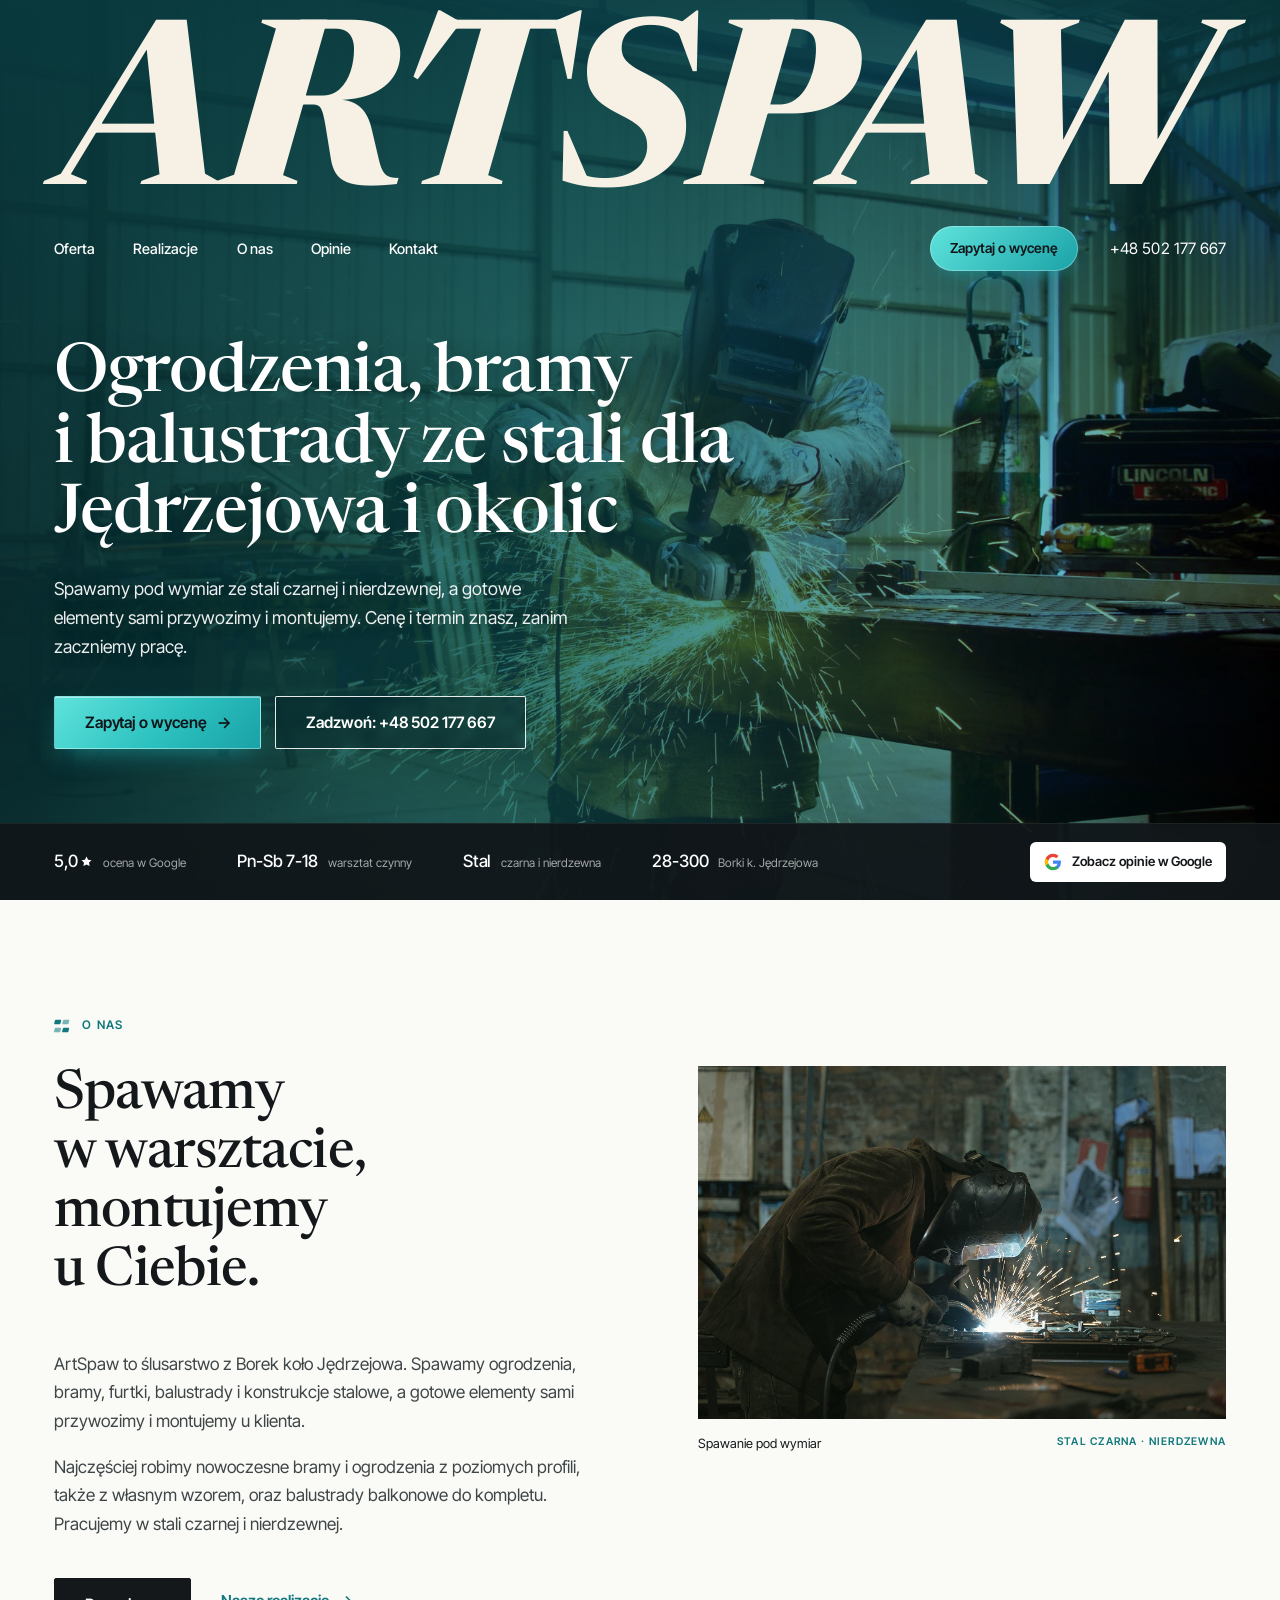
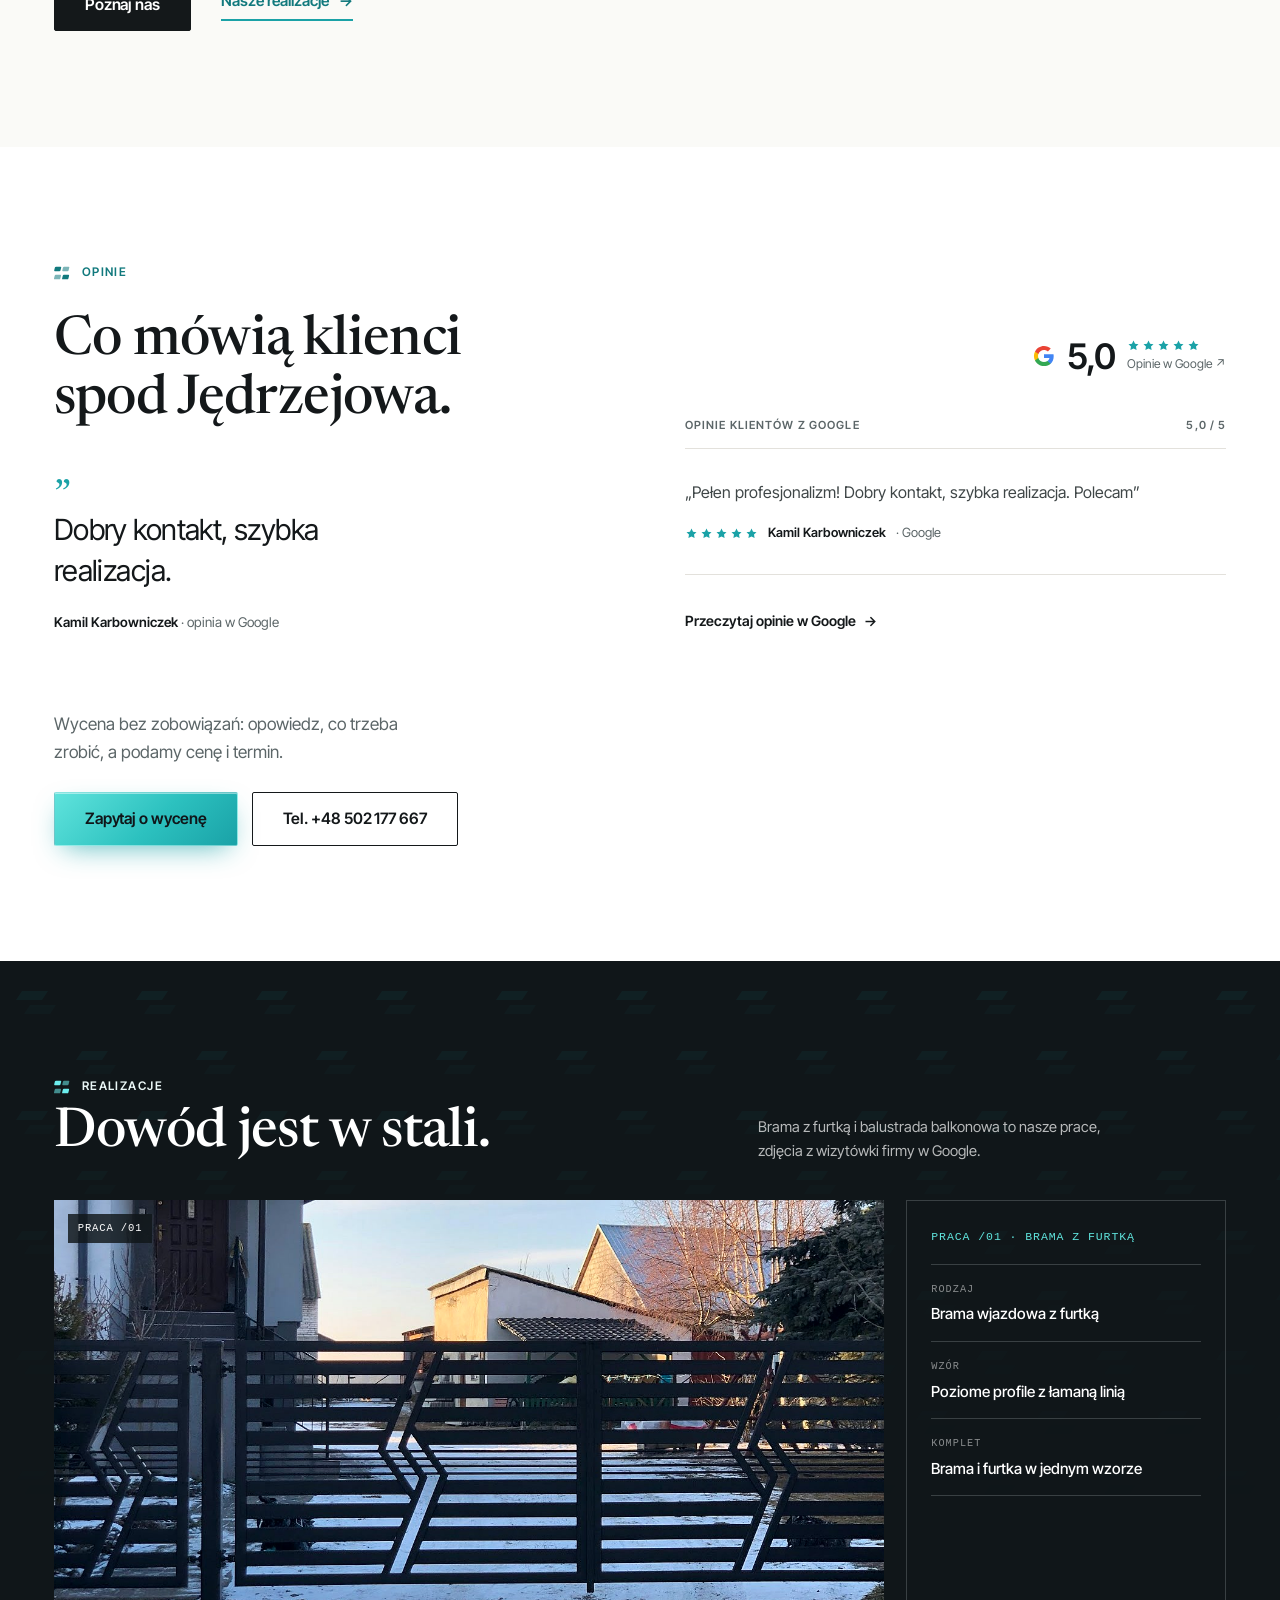
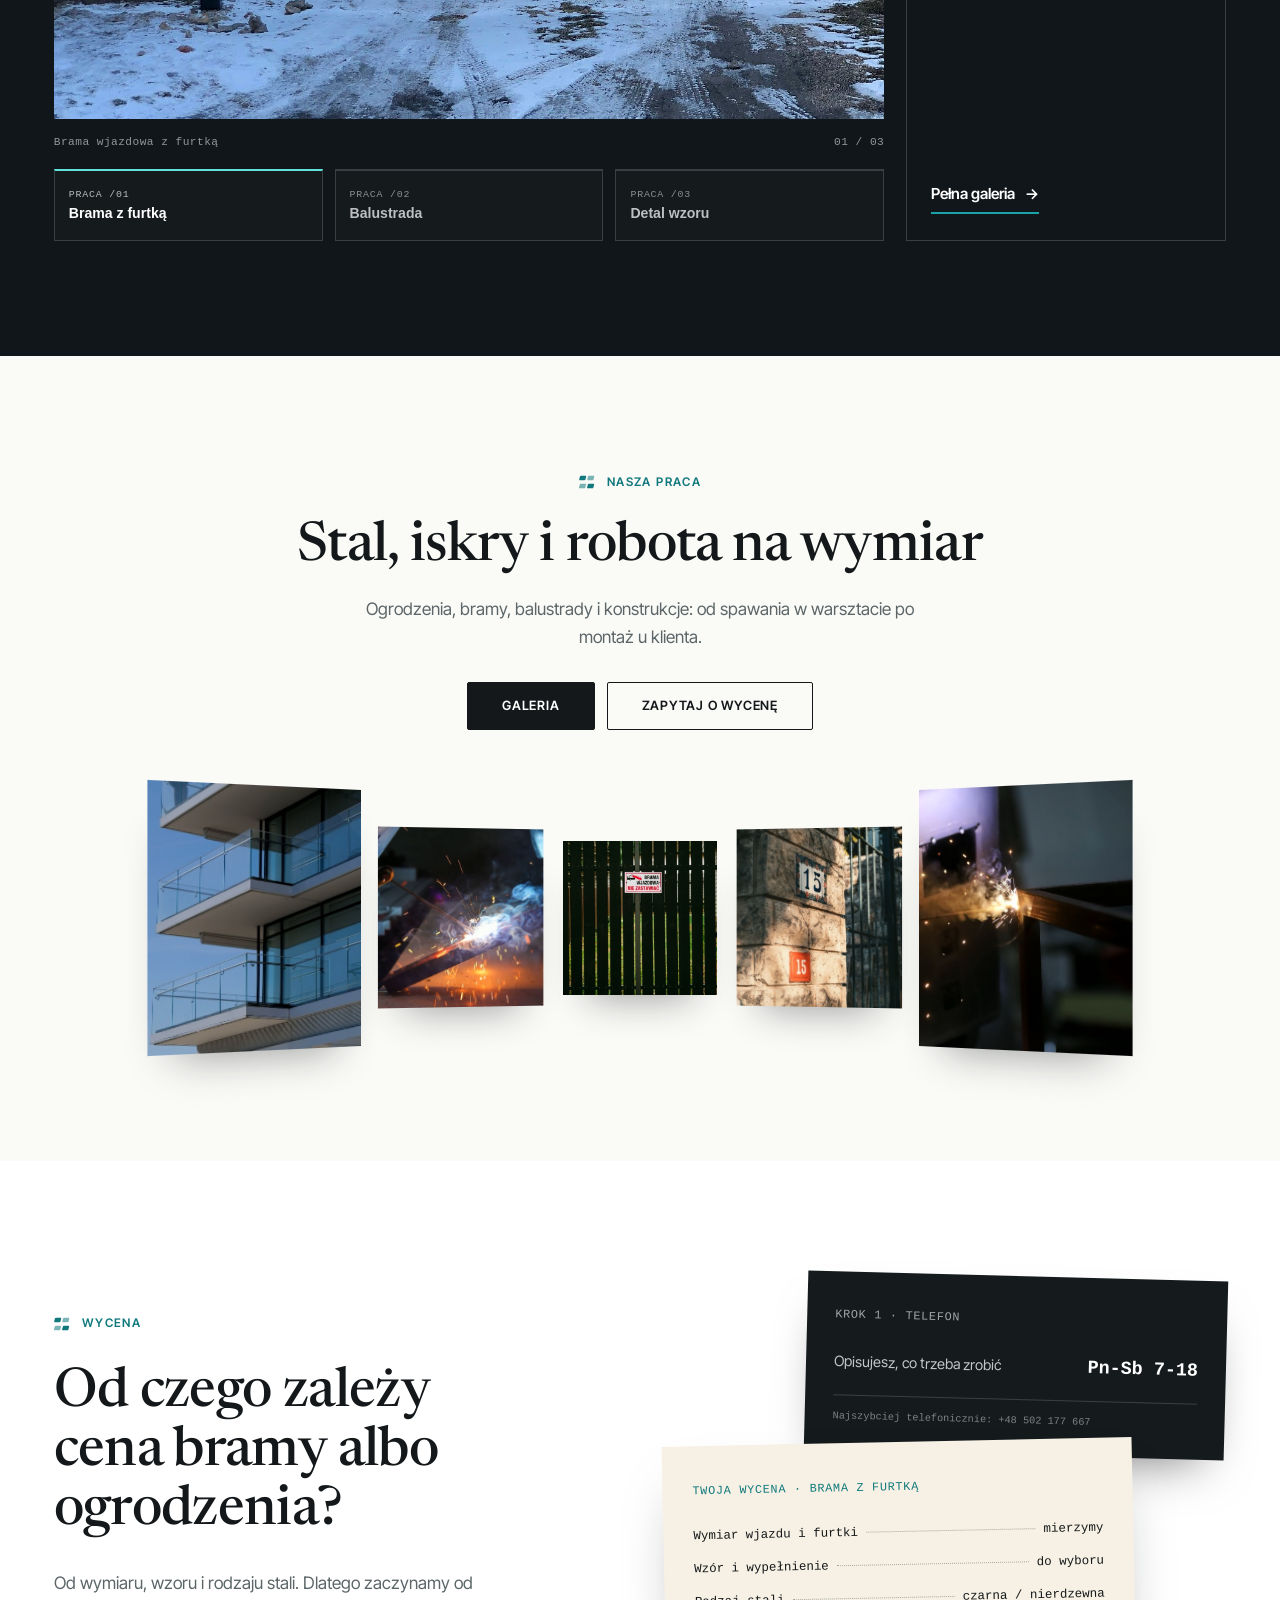
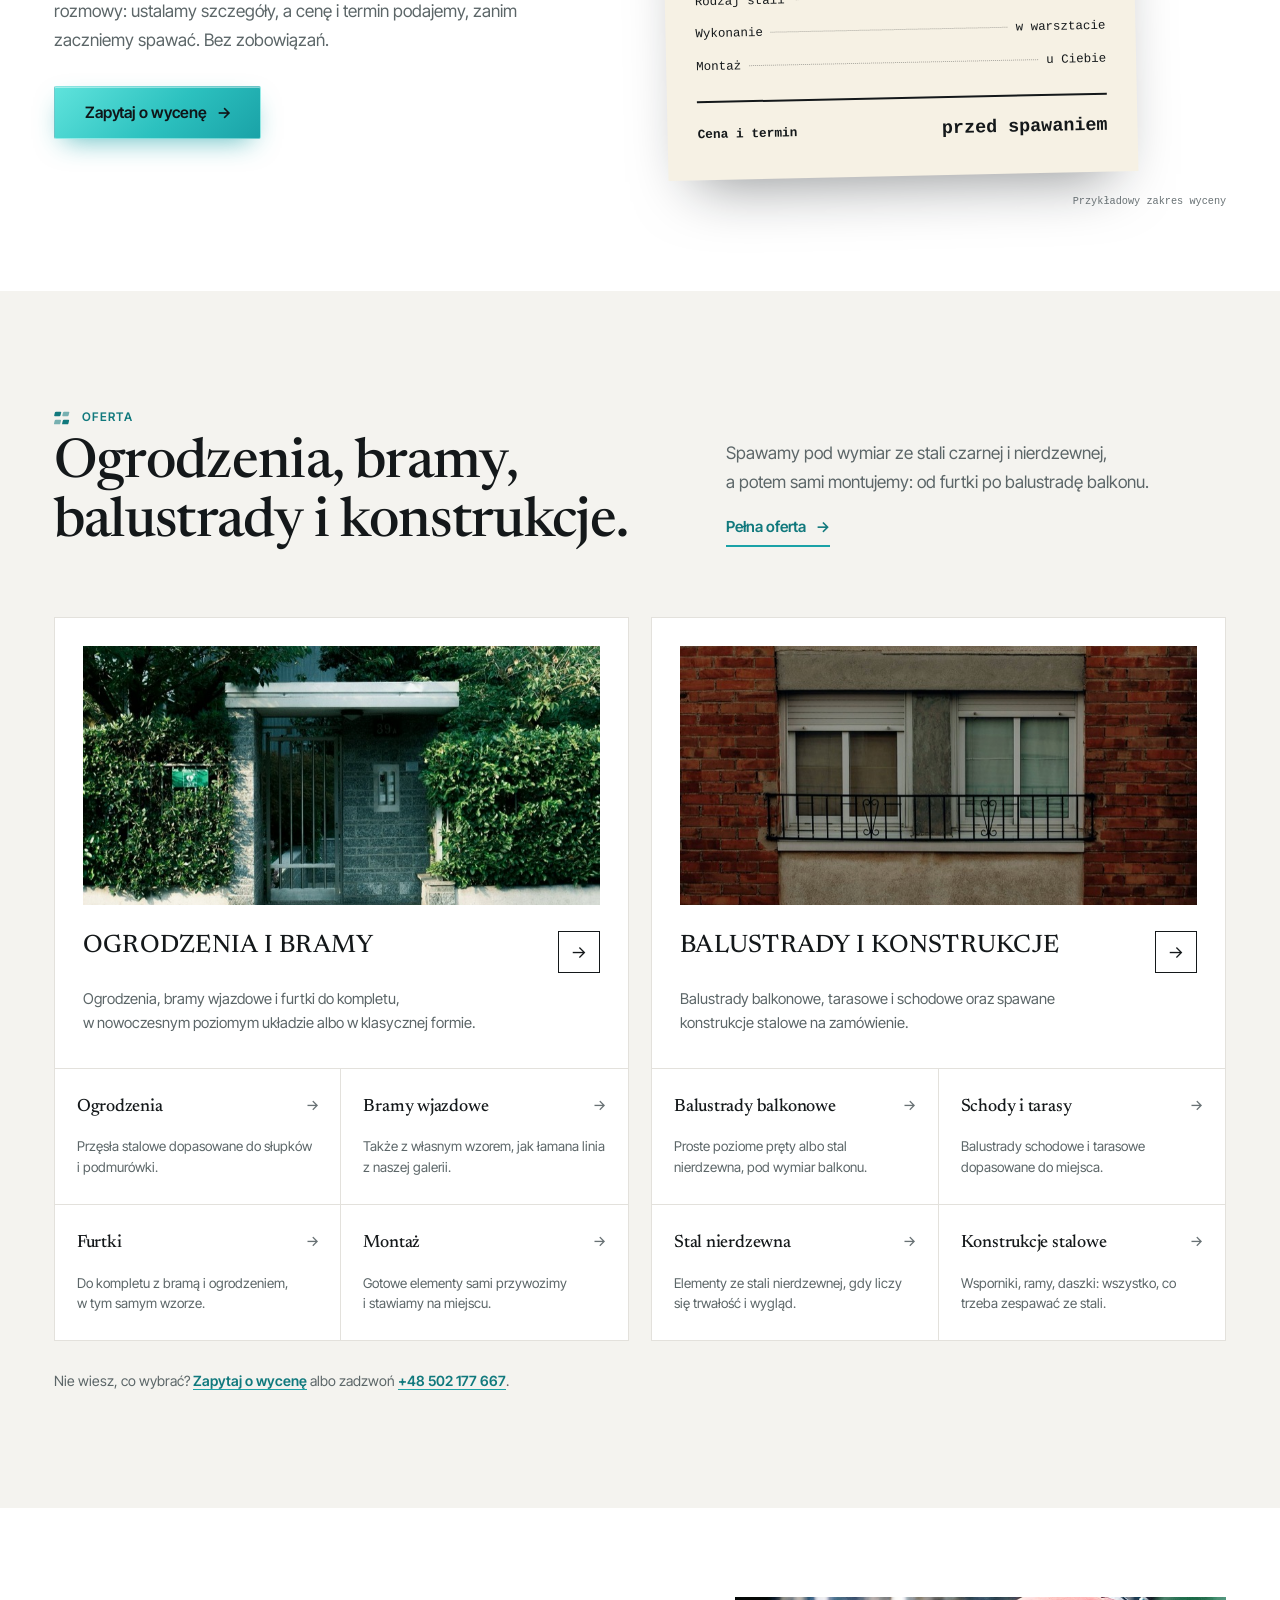
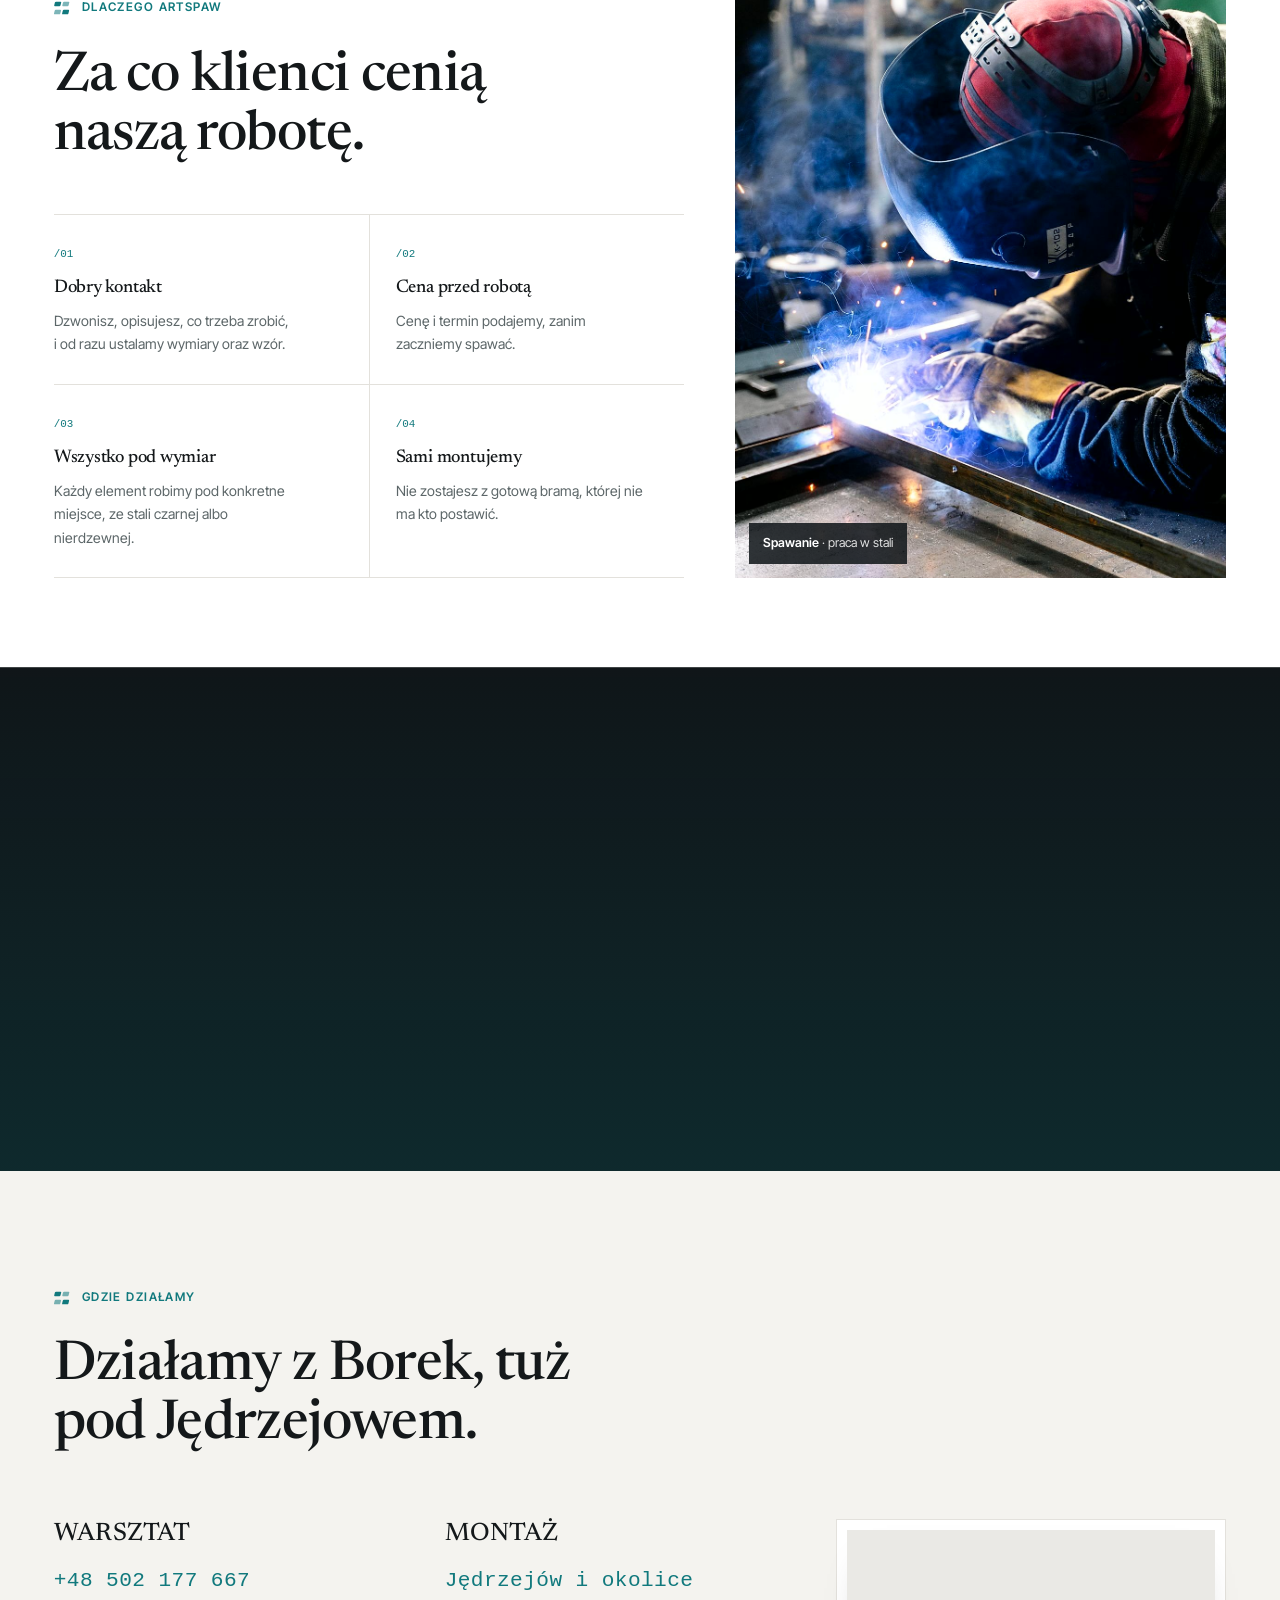
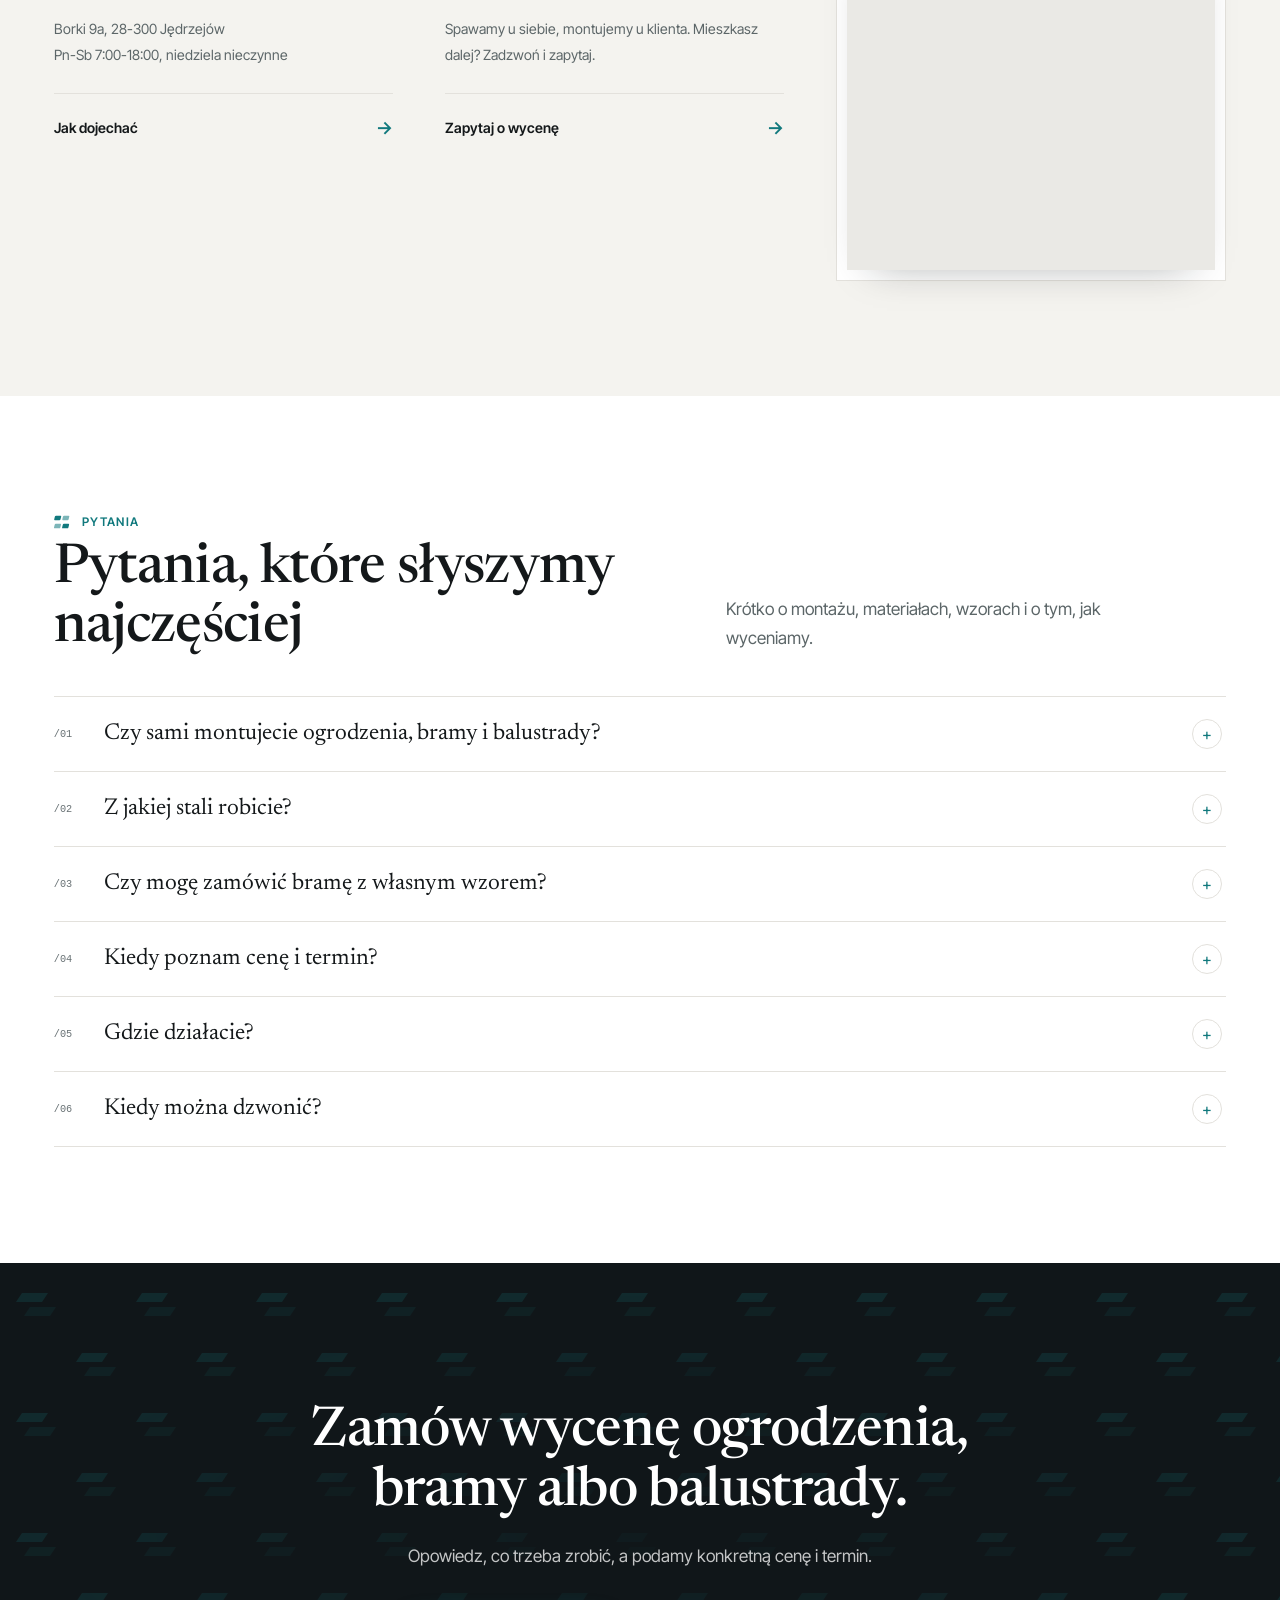
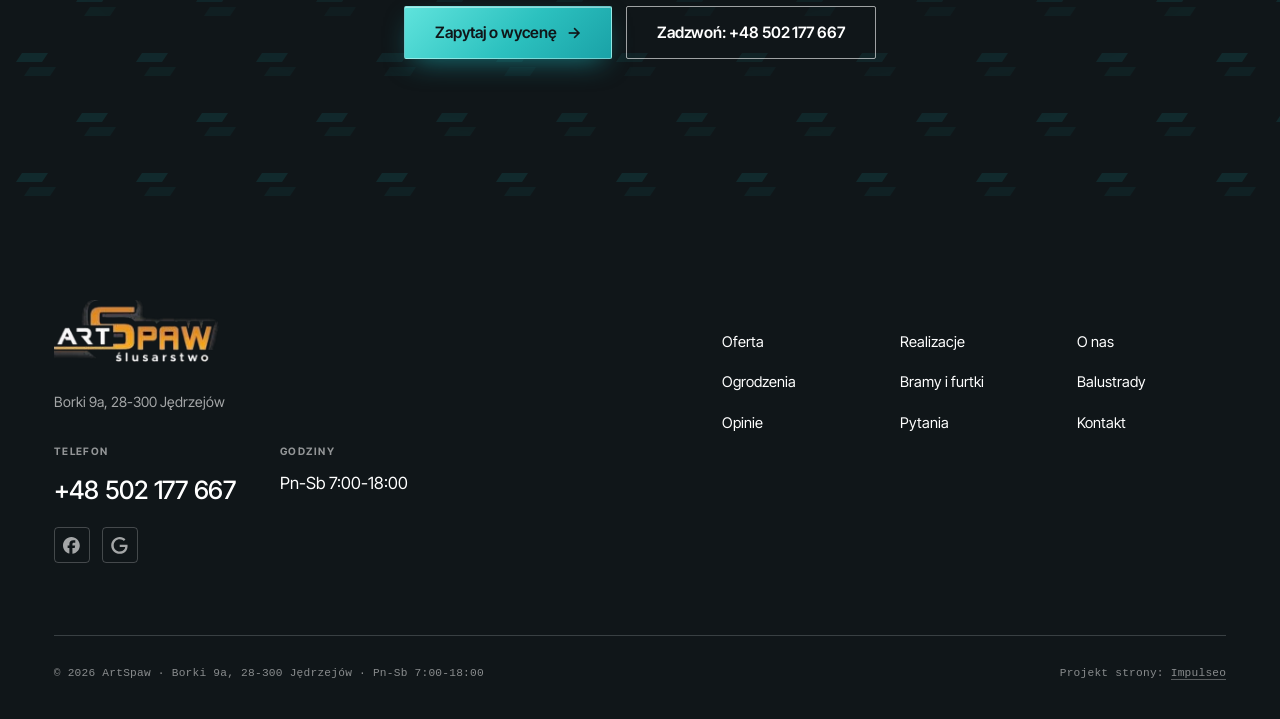
==== commit 8b3e773a: "[claude-edit][cmt:35e9ffd3-dbc6-4f78-9764-72e1b3def786] Demo w stylu swellroofing.com: morski kolor," ====
--- a/index.html
+++ b/index.html
@@ -20,142 +20,321 @@
 <script type="application/ld+json">{"@context": "https://schema.org", "@type": "LocalBusiness", "name": "ArtSpaw", "url": "https://kris20032.github.io/artspaw/", "telephone": "+48502177667", "image": "https://kris20032.github.io/artspaw/img/og.jpg", "areaServed": "Jędrzejów", "sameAs": ["https://www.facebook.com/profile.php?id=100057158002559", "https://maps.google.com/?cid=16352842081063497960&g_mp=Cidnb29nbGUubWFwcy5wbGFjZXMudjEuUGxhY2VzLlNlYXJjaFRleHQQAhgEIAA"]}</script>
 <link rel="preconnect" href="https://fonts.googleapis.com">
 <link rel="preconnect" href="https://fonts.gstatic.com" crossorigin>
-<link href="https://fonts.googleapis.com/css2?family=Space+Grotesk:wght@500;600;700&family=DM+Sans:opsz,wght@9..40,400;9..40,500;9..40,600&display=swap" rel="stylesheet">
-<link rel="stylesheet" href="assets/styles.css?v=d45079d8">
+<link href="https://fonts.googleapis.com/css2?family=Inter+Tight:wght@400;500;600;700&amp;family=Newsreader:ital,opsz,wght@0,6..72,400..600;1,6..72,500..800&amp;display=swap" rel="stylesheet">
+<link rel="stylesheet" href="assets/styles.css?v=20261117">
+<meta name="theme-color" content="#101619">
 </head>
-<body>
-
+<body class="home">
+
+<a class="skip" href="#tresc">Przejdź do treści</a>
 <header class="nav">
-  <div class="wrap nav-inner">
-    <a class="brand brand-has-logo" href="index.html"><img class="brand-logo" src="img/logo.png" alt="ArtSpaw" width="702" height="264" decoding="async"></a>
-    <nav class="nav-links">
-      <a href="oferta.html">Oferta</a>
-      <a href="realizacje.html">Realizacje</a>
-      <a href="o-nas.html">O nas</a>
-      <a href="kontakt.html">Kontakt</a>
-      <a href="tel:+48502177667" class="btn btn-accent">Zadzwoń +48 502 177 667</a>
+  <div class="nav-inner">
+    <a class="brand" href="index.html" aria-label="ArtSpaw - strona główna"><img class="brand-logo" src="img/logo-znak.png" alt="ArtSpaw ślusarstwo" width="702" height="264" decoding="async"></a>
+    <nav class="nav-links" aria-label="Menu"><a href="oferta.html">Oferta</a><a href="realizacje.html">Realizacje</a><a href="o-nas.html">O&nbsp;nas</a><a href="kontakt.html">Kontakt</a><a class="pill nl-cta" href="kontakt.html">Zapytaj o&nbsp;wycenę</a></nav>
+    <div class="nav-cta"><a class="pill" href="kontakt.html">Zapytaj o&nbsp;wycenę</a><a class="tel-txt" href="tel:+48502177667">+48 502 177 667</a></div>
+    <button class="nav-toggle" aria-label="Menu" aria-expanded="false"><span></span><span></span><span></span></button>
+  </div>
+</header>
+
+<main id="tresc">
+<section class="hero-sw">
+  <img class="hs-photo" src="img/hero.jpg" fetchpriority="high" alt="Ślusarz przy pracy w warsztacie, iskry spod szlifierki" width="1880" height="1253">
+  <div class="wordmark" aria-hidden="true"><svg viewBox="0 0 1000 158" preserveAspectRatio="xMidYMid meet"><text x="6" y="140" font-size="196" textLength="984" lengthAdjust="spacingAndGlyphs">ARTSPAW</text></svg></div>
+  <div class="hero-nav">
+    <nav class="hn-links" aria-label="Menu główne">
+      <a href="oferta.html">Oferta</a><a href="realizacje.html">Realizacje</a><a href="o-nas.html">O&nbsp;nas</a><a href="index.html#opinie">Opinie</a><a href="kontakt.html">Kontakt</a>
     </nav>
-    <button class="nav-toggle" aria-label="Menu"><span></span><span></span><span></span></button>
-  </div>
-</header>
-
-<main>
-<section class="hero-fach">
-  <img class="hf-photo" src="img/hero.jpg" fetchpriority="high" data-rotate="img/g1.jpg|img/g2.jpg" alt="ArtSpaw" width="1880" height="1253">
-  <div class="hf-panel">
-    <div class="hf-inner">
-      <span class="hf-kicker">Ślusarstwo · Borki k. Jędrzejowa</span>
-      <h1 class="hf-title">Ogrodzenia, bramy i balustrady <em>ze stali, z montażem</em></h1>
-      <p class="hf-lead">Spawamy ogrodzenia, bramy, balustrady i konstrukcje stalowe ze stali czarnej i nierdzewnej.</p>
-      <a class="hf-phone" href="tel:+48502177667"><span class="hf-phone-lab">Zadzwoń teraz</span><span class="hf-phone-num"><svg class="ico-tel" width="16" height="16" viewBox="0 0 24 24" fill="none" aria-hidden="true"><path d="M6.6 10.8a15.5 15.5 0 0 0 6.6 6.6l2.2-2.2a1 1 0 0 1 1-.24 11.4 11.4 0 0 0 3.6.58 1 1 0 0 1 1 1V20a1 1 0 0 1-1 1A17 17 0 0 1 3 4a1 1 0 0 1 1-1h3.5a1 1 0 0 1 1 1c0 1.25.2 2.46.58 3.6a1 1 0 0 1-.25 1l-2.23 2.2Z" fill="currentColor"/></svg> +48 502 177 667</span></a>
-      <div class="hf-actions">
-        <a href="kontakt.html" class="btn btn-accent">Zapytaj o wycenę <span class="arr">→</span></a>
-        <a href="tel:+48502177667" class="btn btn-ghost hf-ghost">Zadzwoń +48 502 177 667</a>
-      </div>
-      <div class="hf-trust"><svg class="ico-star" width="14" height="14" viewBox="0 0 24 24" style="vertical-align:-2px" aria-hidden="true"><path d="M12 2.8l2.85 5.8 6.4.93-4.63 4.5 1.1 6.37L12 17.4l-5.72 3 1.1-6.37-4.63-4.5 6.4-.93L12 2.8Z" fill="currentColor"/></svg> Ocena 5 w Google</div>
-    </div>
-  </div>
-</section>
-<section class="fach-promise">
-  <div class="wrap">
-    <ul class="fp-row reveal"><li>Pn-Sb 7:00-18:00</li><li>Dojazd: Jędrzejów i okolice</li><li>Stal czarna i nierdzewna</li></ul>
-  </div>
-</section>
-<section class="opinie-mini" aria-label="Opinie klientów">
-  <div class="wrap">
-    <div class="om-row">
-      <div class="om-item reveal"><blockquote>„Pełen profesjonalizm!”</blockquote><span class="om-autor">Kamil Karbowniczek</span></div>
-    </div>
-  </div>
-</section>
-<section class="gateways-band">
-  <div class="wrap">
-    <div class="gateways">
-      <a href="oferta.html" class="gateway reveal"><img src="img/g6.jpg" alt="Ogrodzenia" loading="lazy" width="1880" height="1253" decoding="async"><span class="g-ttl">Ogrodzenia</span></a>
-      <a href="oferta.html" class="gateway reveal"><img src="img/g3.jpg" alt="Bramy i furtki" loading="lazy" width="1184" height="720" decoding="async"><span class="g-ttl">Bramy i furtki</span></a>
-      <a href="oferta.html" class="gateway reveal"><img src="img/g4.jpg" alt="Balustrady" loading="lazy" width="1880" height="1255" decoding="async"><span class="g-ttl">Balustrady</span></a>
-    </div>
-  </div>
-</section>
-<section class="proces proces-os fachowcy">
-  <div class="wrap proc-grid">
-    <div class="proc-side">
-      <div class="head reveal">
-        <span class="eyebrow">Jak pracujemy</span>
-        <h2>Wiesz, na czym stoisz - na każdym etapie</h2>
-        <p>Od pierwszego telefonu do montażu - krok po kroku.</p>
-      </div>
-      <div class="proc-count" aria-hidden="true"><span class="pc-cur">01</span><span class="pc-all">/ 04</span></div>
-      <div class="proc-bar" aria-hidden="true"><i></i></div>
-      <p class="proc-now" aria-hidden="true">Telefon i ustalenia</p>
-    </div>
-    <ol class="proces-line">
-      <li class="reveal"><span class="pno">01</span><h3>Telefon i ustalenia</h3><p>Mówisz, co trzeba ogrodzić albo zabezpieczyć. Ustalamy wymiary i wzór.</p></li>
-      <li class="reveal"><span class="pno">02</span><h3>Cena i termin</h3><p>Podajemy cenę i termin, zanim zaczniemy spawać.</p></li>
-      <li class="reveal"><span class="pno">03</span><h3>Spawanie w warsztacie</h3><p>Elementy robimy pod wymiar, ze stali czarnej albo nierdzewnej.</p></li>
-      <li class="reveal"><span class="pno">04</span><h3>Montaż u Ciebie</h3><p>Sami przywozimy i montujemy ogrodzenie, bramę czy balustradę.</p></li>
-    </ol>
-  </div>
-</section>
-<section>
-  <div class="wrap">
-    <div class="head reveal">
-      <span class="eyebrow">Realizacje</span>
-      <h2>Nasze realizacje</h2>
-      <p>Brama z furtką i balustrada balkonowa to nasze prace. Pozostałe kadry pokazują, jak wygląda praca przy stali.</p>
-    </div>
-    <div class="gallery">
-      <div class="tile t-two3 reveal"><img src="img/g5.jpg" alt="ArtSpaw" loading="lazy" width="1880" height="1253" decoding="async"></div>
-      <div class="tile t-third reveal"><img src="img/g7.jpg" alt="ArtSpaw" loading="lazy" width="1880" height="1253" decoding="async"></div>
-      <div class="tile t-third reveal"><img src="img/g8.jpg" alt="ArtSpaw" loading="lazy" width="1880" height="1253" decoding="async"></div>
-      <div class="tile t-third reveal"><img src="img/g9.jpg" alt="ArtSpaw" loading="lazy" width="1880" height="1253" decoding="async"></div>
-      <div class="tile t-third reveal"><img src="img/g10.jpg" alt="ArtSpaw" loading="lazy" width="1880" height="1253" decoding="async"></div>
-    </div>
-    <div style="margin-top:var(--space-7)" class="reveal"><a href="realizacje.html" class="btn btn-accent">Pełna galeria <span class="arr">→</span></a></div>
-  </div>
-</section>
-<section class="fach-uslugi">
-  <div class="wrap">
-    <div class="head reveal">
-      <span class="eyebrow">Co spawamy</span>
-      <h2>Cztery rzeczy, które robimy najczęściej</h2>
-      <p>Każdą z tych rzeczy robimy pod wymiar i z montażem.</p>
-    </div>
-    <ul class="fu-list">
-      <li class="fu-row reveal"><div class="fu-name">Ogrodzenia</div><div class="fu-desc">Przęsła i ogrodzenia stalowe w nowoczesnym, poziomym układzie albo w klasycznej formie.</div><a class="fu-cta" href="kontakt.html">Wycena <span class="arr">→</span></a></li>
-      <li class="fu-row reveal"><div class="fu-name">Bramy i furtki</div><div class="fu-desc">Bramy wjazdowe i furtki do kompletu z ogrodzeniem - z własnym wzorem, np. łamaną linią jak na zdjęciach z naszych realizacji.</div><a class="fu-cta" href="kontakt.html">Wycena <span class="arr">→</span></a></li>
-      <li class="fu-row reveal"><div class="fu-name">Balustrady</div><div class="fu-desc">Balustrady balkonowe, tarasowe i schodowe. Proste poziome pręty albo stal nierdzewna, pod wymiar balkonu.</div><a class="fu-cta" href="kontakt.html">Wycena <span class="arr">→</span></a></li>
-      <li class="fu-row reveal"><div class="fu-name">Konstrukcje stalowe</div><div class="fu-desc">Spawane konstrukcje i elementy na zamówienie - wsporniki, ramy, daszki, wszystko, co trzeba zespawać ze stali.</div><a class="fu-cta" href="kontakt.html">Wycena <span class="arr">→</span></a></li>
-    </ul>
-    <div style="margin-top:var(--space-7)" class="reveal"><a href="oferta.html" class="btn btn-ghost">Pełna oferta <span class="arr">→</span></a></div>
-  </div>
-</section>
+    <a class="pill" href="kontakt.html">Zapytaj o&nbsp;wycenę</a>
+    <a class="tel-txt" href="tel:+48502177667">+48 502 177 667</a>
+  </div>
+  <div class="hs-body">
+    <div class="hs-copy">
+      <h1>Ogrodzenia, bramy i&nbsp;balustrady ze stali dla Jędrzejowa i&nbsp;okolic</h1>
+      <p>Spawamy pod wymiar ze stali czarnej i&nbsp;nierdzewnej, a&nbsp;gotowe elementy sami przywozimy i&nbsp;montujemy. Cenę i&nbsp;termin znasz, zanim zaczniemy pracę.</p>
+      <div class="hs-actions">
+        <a href="kontakt.html" class="btn btn-accent">Zapytaj o&nbsp;wycenę <span class="arr" aria-hidden="true">→</span></a>
+        <a href="tel:+48502177667" class="btn btn-ghost">Zadzwoń: +48 502 177 667</a>
+      </div>
+    </div>
+  </div>
+  <div class="hero-trust">
+    <div class="wrap">
+      <div class="ht-item"><span class="v">5,0<svg viewBox="0 0 24 24" aria-hidden="true"><path d="M12 2.8l2.85 5.8 6.4.93-4.63 4.5 1.1 6.37L12 17.4l-5.72 3 1.1-6.37-4.63-4.5 6.4-.93L12 2.8Z" fill="currentColor"/></svg></span><span class="l">ocena w&nbsp;Google</span></div>
+      <div class="ht-item"><span class="v">Pn-Sb 7-18</span><span class="l">warsztat czynny</span></div>
+      <div class="ht-item"><span class="v">Stal</span><span class="l">czarna i&nbsp;nierdzewna</span></div>
+      <div class="ht-item"><span class="v">28-300</span><span class="l">Borki k. Jędrzejowa</span></div>
+      <a class="ht-badge" href="https://maps.google.com/?cid=16352842081063497960&amp;g_mp=Cidnb29nbGUubWFwcy5wbGFjZXMudjEuUGxhY2VzLlNlYXJjaFRleHQQAhgEIAA" target="_blank" rel="noopener"><svg class="g" viewBox="0 0 24 24" aria-hidden="true"><path fill="#4285F4" d="M22.56 12.25c0-.78-.07-1.53-.2-2.25H12v4.26h5.92c-.26 1.37-1.04 2.53-2.21 3.31v2.77h3.57c2.08-1.92 3.28-4.74 3.28-8.09z"/><path fill="#34A853" d="M12 23c2.97 0 5.46-.98 7.28-2.66l-3.57-2.77c-.98.66-2.23 1.06-3.71 1.06-2.86 0-5.29-1.93-6.16-4.53H2.18v2.84C3.99 20.53 7.7 23 12 23z"/><path fill="#FBBC05" d="M5.84 14.09c-.22-.66-.35-1.36-.35-2.09s.13-1.43.35-2.09V7.07H2.18C1.43 8.55 1 10.22 1 12s.43 3.45 1.18 4.93l2.85-2.22.81-.62z"/><path fill="#EA4335" d="M12 5.38c1.62 0 3.06.56 4.21 1.64l3.15-3.15C17.45 2.09 14.97 1 12 1 7.7 1 3.99 3.47 2.18 7.07l3.66 2.84c.87-2.6 3.3-4.53 6.16-4.53z"/></svg> Zobacz opinie w&nbsp;Google</a>
+    </div>
+  </div>
+</section>
+
+<section class="about">
+  <div class="wrap about-grid">
+    <div class="about-copy reveal">
+      <span class="eyebrow">O&nbsp;nas</span>
+      <h2>Spawamy w&nbsp;warsztacie, montujemy u&nbsp;Ciebie.</h2>
+      <div class="txt">
+        <p>ArtSpaw to ślusarstwo z&nbsp;Borek koło Jędrzejowa. Spawamy ogrodzenia, bramy, furtki, balustrady i&nbsp;konstrukcje stalowe, a&nbsp;gotowe elementy sami przywozimy i&nbsp;montujemy u&nbsp;klienta.</p>
+        <p>Najczęściej robimy nowoczesne bramy i&nbsp;ogrodzenia z&nbsp;poziomych profili, także z&nbsp;własnym wzorem, oraz balustrady balkonowe do kompletu. Pracujemy w&nbsp;stali czarnej i&nbsp;nierdzewnej.</p>
+      </div>
+      <div class="about-actions">
+        <a href="o-nas.html" class="btn btn-dark">Poznaj nas</a>
+        <a href="realizacje.html" class="link-line">Nasze realizacje <span class="arr" aria-hidden="true">→</span></a>
+      </div>
+    </div>
+    <figure class="fig reveal">
+      <div class="ph"><img src="img/about.jpg" alt="Spawacz przy pracy, iskry nad stołem warsztatowym" width="1880" height="1253" decoding="async"></div>
+      <figcaption><span>Spawanie pod wymiar</span><span class="r">Stal czarna · nierdzewna</span></figcaption>
+    </figure>
+  </div>
+</section>
+
+<section class="reviews" id="opinie">
+  <div class="wrap rev-grid">
+    <div class="rev-left">
+      <div class="reveal">
+        <span class="eyebrow">Opinie</span>
+        <h2>Co mówią klienci spod Jędrzejowa.</h2>
+      </div>
+      <figure class="big-quote reveal">
+        <blockquote>Dobry kontakt, szybka realizacja.</blockquote>
+        <figcaption><b>Kamil Karbowniczek</b> · opinia w&nbsp;Google</figcaption>
+      </figure>
+      <p class="after reveal">Wycena bez zobowiązań: opowiedz, co trzeba zrobić, a&nbsp;podamy cenę i&nbsp;termin.</p>
+      <div class="acts reveal">
+        <a href="kontakt.html" class="btn btn-accent">Zapytaj o&nbsp;wycenę</a>
+        <a href="tel:+48502177667" class="btn btn-line">Tel. +48 502 177 667</a>
+      </div>
+    </div>
+    <div class="reveal">
+      <div class="rating-row">
+        <div class="rating"><svg class="g" viewBox="0 0 24 24" aria-hidden="true"><path fill="#4285F4" d="M22.56 12.25c0-.78-.07-1.53-.2-2.25H12v4.26h5.92c-.26 1.37-1.04 2.53-2.21 3.31v2.77h3.57c2.08-1.92 3.28-4.74 3.28-8.09z"/><path fill="#34A853" d="M12 23c2.97 0 5.46-.98 7.28-2.66l-3.57-2.77c-.98.66-2.23 1.06-3.71 1.06-2.86 0-5.29-1.93-6.16-4.53H2.18v2.84C3.99 20.53 7.7 23 12 23z"/><path fill="#FBBC05" d="M5.84 14.09c-.22-.66-.35-1.36-.35-2.09s.13-1.43.35-2.09V7.07H2.18C1.43 8.55 1 10.22 1 12s.43 3.45 1.18 4.93l2.85-2.22.81-.62z"/><path fill="#EA4335" d="M12 5.38c1.62 0 3.06.56 4.21 1.64l3.15-3.15C17.45 2.09 14.97 1 12 1 7.7 1 3.99 3.47 2.18 7.07l3.66 2.84c.87-2.6 3.3-4.53 6.16-4.53z"/></svg><span class="score">5,0</span><span class="meta"><span class="stars" role="img" aria-label="5 na 5"><svg viewBox="0 0 24 24" aria-hidden="true"><path d="M12 2.8l2.85 5.8 6.4.93-4.63 4.5 1.1 6.37L12 17.4l-5.72 3 1.1-6.37-4.63-4.5 6.4-.93L12 2.8Z" fill="currentColor"/></svg><svg viewBox="0 0 24 24" aria-hidden="true"><path d="M12 2.8l2.85 5.8 6.4.93-4.63 4.5 1.1 6.37L12 17.4l-5.72 3 1.1-6.37-4.63-4.5 6.4-.93L12 2.8Z" fill="currentColor"/></svg><svg viewBox="0 0 24 24" aria-hidden="true"><path d="M12 2.8l2.85 5.8 6.4.93-4.63 4.5 1.1 6.37L12 17.4l-5.72 3 1.1-6.37-4.63-4.5 6.4-.93L12 2.8Z" fill="currentColor"/></svg><svg viewBox="0 0 24 24" aria-hidden="true"><path d="M12 2.8l2.85 5.8 6.4.93-4.63 4.5 1.1 6.37L12 17.4l-5.72 3 1.1-6.37-4.63-4.5 6.4-.93L12 2.8Z" fill="currentColor"/></svg><svg viewBox="0 0 24 24" aria-hidden="true"><path d="M12 2.8l2.85 5.8 6.4.93-4.63 4.5 1.1 6.37L12 17.4l-5.72 3 1.1-6.37-4.63-4.5 6.4-.93L12 2.8Z" fill="currentColor"/></svg></span><a href="https://maps.google.com/?cid=16352842081063497960&amp;g_mp=Cidnb29nbGUubWFwcy5wbGFjZXMudjEuUGxhY2VzLlNlYXJjaFRleHQQAhgEIAA" target="_blank" rel="noopener">Opinie w&nbsp;Google ↗</a></span></div>
+      </div>
+      <div class="rev-list">
+        <div class="rl-head"><span>Opinie klientów z&nbsp;Google</span><span>5,0 / 5</span></div>
+        <div class="opinie-grid">
+          <figure class="op-card">
+            <blockquote>„Pełen profesjonalizm! Dobry kontakt, szybka realizacja. Polecam”</blockquote>
+            <figcaption class="op-foot"><span class="stars" role="img" aria-label="5 na 5"><svg viewBox="0 0 24 24" aria-hidden="true"><path d="M12 2.8l2.85 5.8 6.4.93-4.63 4.5 1.1 6.37L12 17.4l-5.72 3 1.1-6.37-4.63-4.5 6.4-.93L12 2.8Z" fill="currentColor"/></svg><svg viewBox="0 0 24 24" aria-hidden="true"><path d="M12 2.8l2.85 5.8 6.4.93-4.63 4.5 1.1 6.37L12 17.4l-5.72 3 1.1-6.37-4.63-4.5 6.4-.93L12 2.8Z" fill="currentColor"/></svg><svg viewBox="0 0 24 24" aria-hidden="true"><path d="M12 2.8l2.85 5.8 6.4.93-4.63 4.5 1.1 6.37L12 17.4l-5.72 3 1.1-6.37-4.63-4.5 6.4-.93L12 2.8Z" fill="currentColor"/></svg><svg viewBox="0 0 24 24" aria-hidden="true"><path d="M12 2.8l2.85 5.8 6.4.93-4.63 4.5 1.1 6.37L12 17.4l-5.72 3 1.1-6.37-4.63-4.5 6.4-.93L12 2.8Z" fill="currentColor"/></svg><svg viewBox="0 0 24 24" aria-hidden="true"><path d="M12 2.8l2.85 5.8 6.4.93-4.63 4.5 1.1 6.37L12 17.4l-5.72 3 1.1-6.37-4.63-4.5 6.4-.93L12 2.8Z" fill="currentColor"/></svg></span><b>Kamil Karbowniczek</b><span>· Google</span></figcaption>
+          </figure>
+        </div>
+        <a class="more" href="https://maps.google.com/?cid=16352842081063497960&amp;g_mp=Cidnb29nbGUubWFwcy5wbGFjZXMudjEuUGxhY2VzLlNlYXJjaFRleHQQAhgEIAA" target="_blank" rel="noopener">Przeczytaj opinie w&nbsp;Google <span class="arr" aria-hidden="true">→</span></a>
+      </div>
+    </div>
+  </div>
+</section>
+
+<section class="proof on-dark">
+  <div class="wrap">
+    <div class="proof-head">
+      <div class="reveal">
+        <span class="eyebrow">Realizacje</span>
+        <h2>Dowód jest w&nbsp;stali.</h2>
+      </div>
+      <p class="side reveal">Brama z&nbsp;furtką i&nbsp;balustrada balkonowa to nasze prace, zdjęcia z&nbsp;wizytówki firmy w&nbsp;Google.</p>
+    </div>
+    <div class="viewer reveal" data-viewer>
+      <div>
+        <div class="v-stage">
+          <span class="v-tag" data-v-tag>Praca /01</span>
+          <img class="on" src="img/g1.jpg" alt="Brama wjazdowa z furtką z poziomych profili z łamaną linią - realizacja ArtSpaw" loading="lazy" width="1600" height="855" decoding="async">
+          <img src="img/g2.jpg" alt="Balustrada balkonu nad wejściem do domu - realizacja ArtSpaw" loading="lazy" width="1600" height="848" decoding="async">
+          <img src="img/g3.jpg" alt="Zbliżenie wzoru bramy z łamaną linią - realizacja ArtSpaw" loading="lazy" width="1184" height="720" decoding="async">
+        </div>
+        <div class="v-meta"><span data-v-cap>Brama wjazdowa z&nbsp;furtką</span><span data-v-count>01 / 03</span></div>
+        <div class="v-thumbs">
+          <button class="v-thumb on" type="button" data-i="0"><span><small>PRACA /01</small>Brama z&nbsp;furtką</span></button>
+          <button class="v-thumb" type="button" data-i="1"><span><small>PRACA /02</small>Balustrada</span></button>
+          <button class="v-thumb" type="button" data-i="2"><span><small>PRACA /03</small>Detal wzoru</span></button>
+        </div>
+      </div>
+      <aside class="v-panel" aria-live="polite">
+        <div class="vp-job" data-v-job>Praca /01 · Brama z&nbsp;furtką</div>
+        <dl>
+          <div><dt>Rodzaj</dt><dd data-v-a>Brama wjazdowa z&nbsp;furtką</dd></div>
+          <div><dt>Wzór</dt><dd data-v-b>Poziome profile z&nbsp;łamaną linią</dd></div>
+          <div><dt>Komplet</dt><dd data-v-c>Brama i&nbsp;furtka w&nbsp;jednym wzorze</dd></div>
+        </dl>
+        <div class="vp-spacer"></div>
+        <a class="link-line" href="realizacje.html">Pełna galeria <span class="arr" aria-hidden="true">→</span></a>
+      </aside>
+    </div>
+  </div>
+</section>
+
+<section class="work">
+  <div class="wrap">
+    <div class="head center reveal">
+      <span class="eyebrow">Nasza praca</span>
+      <h2>Stal, iskry i&nbsp;robota na wymiar</h2>
+      <p>Ogrodzenia, bramy, balustrady i&nbsp;konstrukcje: od spawania w&nbsp;warsztacie po montaż u&nbsp;klienta.</p>
+    </div>
+    <div class="work-acts reveal">
+      <a href="realizacje.html" class="btn btn-dark btn-caps">Galeria</a>
+      <a href="kontakt.html" class="btn btn-line btn-caps">Zapytaj o&nbsp;wycenę</a>
+    </div>
+  </div>
+  <div class="strip3d reveal" aria-label="Zdjęcia z pracy przy stali">
+    <figure><img src="img/g4-760.jpg" alt="Balkony ze szklanymi balustradami w stalowych ramach" loading="lazy" width="1880" height="1255" decoding="async"></figure>
+    <figure><img src="img/g5-760.jpg" alt="Spawanie stalowego profilu" loading="lazy" width="1880" height="1253" decoding="async"></figure>
+    <figure><img src="img/g6-760.jpg" alt="Ogrodzenie z pionowych sztachet" loading="lazy" width="1880" height="1253" decoding="async"></figure>
+    <figure><img src="img/g9-760.jpg" alt="Stalowa brama przy murowanym słupku" loading="lazy" width="1880" height="1253" decoding="async"></figure>
+    <figure><img src="img/g8-760.jpg" alt="Iskry przy spawaniu stali" loading="lazy" width="1880" height="1253" decoding="async"></figure>
+  </div>
+</section>
+
+<section class="quote">
+  <div class="wrap quote-grid">
+    <div class="quote-copy reveal">
+      <span class="eyebrow">Wycena</span>
+      <h2>Od czego zależy cena bramy albo ogrodzenia?</h2>
+      <p>Od wymiaru, wzoru i&nbsp;rodzaju stali. Dlatego zaczynamy od rozmowy: ustalamy szczegóły, a&nbsp;cenę i&nbsp;termin podajemy, zanim zaczniemy spawać. Bez zobowiązań.</p>
+      <a href="kontakt.html" class="btn btn-accent">Zapytaj o&nbsp;wycenę <span class="arr" aria-hidden="true">→</span></a>
+    </div>
+    <div class="receipts reveal" aria-label="Jak wygląda wycena">
+      <div class="rc-dark">
+        <span class="mono">Krok 1 · telefon</span>
+        <div class="rc-line"><span>Opisujesz, co trzeba zrobić</span><b>Pn-Sb 7-18</b></div>
+        <small>Najszybciej telefonicznie: +48 502 177 667</small>
+      </div>
+      <div class="rc-cream">
+        <span class="mono">Twoja wycena · brama z&nbsp;furtką</span>
+        <ul>
+          <li><span>Wymiar wjazdu i&nbsp;furtki</span><i class="dots"></i><b>mierzymy</b></li>
+          <li><span>Wzór i&nbsp;wypełnienie</span><i class="dots"></i><b>do wyboru</b></li>
+          <li><span>Rodzaj stali</span><i class="dots"></i><b>czarna / nierdzewna</b></li>
+          <li><span>Wykonanie</span><i class="dots"></i><b>w&nbsp;warsztacie</b></li>
+          <li><span>Montaż</span><i class="dots"></i><b>u&nbsp;Ciebie</b></li>
+        </ul>
+        <div class="rc-total"><span>Cena i&nbsp;termin</span><b>przed spawaniem</b></div>
+      </div>
+      <span class="rc-note">Przykładowy zakres wyceny</span>
+    </div>
+  </div>
+</section>
+
+<section class="services" id="oferta">
+  <div class="wrap">
+    <div class="head-split">
+      <div class="reveal">
+        <span class="eyebrow">Oferta</span>
+        <h2>Ogrodzenia, bramy, balustrady i&nbsp;konstrukcje.</h2>
+      </div>
+      <div class="side reveal">
+        <p>Spawamy pod wymiar ze stali czarnej i&nbsp;nierdzewnej, a&nbsp;potem sami montujemy: od furtki po balustradę balkonu.</p>
+        <a class="link-line" href="oferta.html">Pełna oferta <span class="arr" aria-hidden="true">→</span></a>
+      </div>
+    </div>
+    <div class="sv-grid">
+      <article class="sv-card reveal">
+        <div class="sv-top">
+          <div class="ph"><img src="img/g7-760.jpg" srcset="img/g7-760.jpg 760w, img/g7.jpg 1880w" sizes="(max-width:980px) 92vw, 44vw" alt="Stalowa brama wejściowa w ogrodzeniu posesji" loading="lazy" width="1880" height="1253" decoding="async"></div>
+          <div class="sv-title"><h3>Ogrodzenia i&nbsp;bramy</h3><a class="sq-arr" href="oferta.html#ogrodzenia" aria-label="Ogrodzenia i bramy - szczegóły">→</a></div>
+          <p>Ogrodzenia, bramy wjazdowe i&nbsp;furtki do kompletu, w&nbsp;nowoczesnym poziomym układzie albo w&nbsp;klasycznej formie.</p>
+        </div>
+        <div class="sv-subs">
+          <a class="sv-sub" href="oferta.html#ogrodzenia"><h4>Ogrodzenia <i>→</i></h4><p>Przęsła stalowe dopasowane do słupków i&nbsp;podmurówki.</p></a>
+          <a class="sv-sub" href="oferta.html#bramy"><h4>Bramy wjazdowe <i>→</i></h4><p>Także z&nbsp;własnym wzorem, jak łamana linia z&nbsp;naszej galerii.</p></a>
+          <a class="sv-sub" href="oferta.html#bramy"><h4>Furtki <i>→</i></h4><p>Do kompletu z&nbsp;bramą i&nbsp;ogrodzeniem, w&nbsp;tym samym wzorze.</p></a>
+          <a class="sv-sub" href="kontakt.html"><h4>Montaż <i>→</i></h4><p>Gotowe elementy sami przywozimy i&nbsp;stawiamy na miejscu.</p></a>
+        </div>
+      </article>
+      <article class="sv-card reveal">
+        <div class="sv-top">
+          <div class="ph"><img src="img/g10-760.jpg" srcset="img/g10-760.jpg 760w, img/g10.jpg 1880w" sizes="(max-width:980px) 92vw, 44vw" alt="Stalowa balustrada okienna na elewacji z cegły" loading="lazy" width="1880" height="1253" decoding="async"></div>
+          <div class="sv-title"><h3>Balustrady i&nbsp;konstrukcje</h3><a class="sq-arr" href="oferta.html#balustrady" aria-label="Balustrady i konstrukcje - szczegóły">→</a></div>
+          <p>Balustrady balkonowe, tarasowe i&nbsp;schodowe oraz spawane konstrukcje stalowe na zamówienie.</p>
+        </div>
+        <div class="sv-subs">
+          <a class="sv-sub" href="oferta.html#balustrady"><h4>Balustrady balkonowe <i>→</i></h4><p>Proste poziome pręty albo stal nierdzewna, pod wymiar balkonu.</p></a>
+          <a class="sv-sub" href="oferta.html#balustrady"><h4>Schody i&nbsp;tarasy <i>→</i></h4><p>Balustrady schodowe i&nbsp;tarasowe dopasowane do miejsca.</p></a>
+          <a class="sv-sub" href="oferta.html#balustrady"><h4>Stal nierdzewna <i>→</i></h4><p>Elementy ze stali nierdzewnej, gdy liczy się trwałość i&nbsp;wygląd.</p></a>
+          <a class="sv-sub" href="oferta.html#konstrukcje"><h4>Konstrukcje stalowe <i>→</i></h4><p>Wsporniki, ramy, daszki: wszystko, co trzeba zespawać ze stali.</p></a>
+        </div>
+      </article>
+    </div>
+    <p class="sv-foot reveal">Nie wiesz, co wybrać? <a href="kontakt.html">Zapytaj o&nbsp;wycenę</a> albo zadzwoń <a href="tel:+48502177667">+48 502 177 667</a>.</p>
+  </div>
+</section>
+
+<section class="why">
+  <div class="wrap why-grid">
+    <div class="why-copy">
+      <div class="reveal">
+        <span class="eyebrow">Dlaczego ArtSpaw</span>
+        <h2>Za co klienci cenią naszą robotę.</h2>
+      </div>
+      <div class="why-list reveal">
+        <div class="why-item"><span class="n">/01</span><h3>Dobry kontakt</h3><p>Dzwonisz, opisujesz, co trzeba zrobić, i&nbsp;od razu ustalamy wymiary oraz wzór.</p></div>
+        <div class="why-item"><span class="n">/02</span><h3>Cena przed robotą</h3><p>Cenę i&nbsp;termin podajemy, zanim zaczniemy spawać.</p></div>
+        <div class="why-item"><span class="n">/03</span><h3>Wszystko pod wymiar</h3><p>Każdy element robimy pod konkretne miejsce, ze stali czarnej albo nierdzewnej.</p></div>
+        <div class="why-item"><span class="n">/04</span><h3>Sami montujemy</h3><p>Nie zostajesz z&nbsp;gotową bramą, której nie ma kto postawić.</p></div>
+      </div>
+    </div>
+    <div class="why-photo reveal">
+      <img src="img/g12.jpg" alt="Spawacz w masce spawa stalowy element na stole" loading="lazy" width="1880" height="1253" decoding="async">
+      <span class="cap">Spawanie <span>· praca w&nbsp;stali</span></span>
+    </div>
+  </div>
+</section>
+
 <section class="stopklatka" aria-hidden="true">
   <div class="stk-bg" style="background-image:url(img/g11.jpg)"></div>
 </section>
-<section class="opinie">
-  <div class="wrap">
-    <div class="head center reveal">
-      <span class="eyebrow">Opinie</span>
-      <h2>Co mówią klienci</h2>
-    </div>
-    <p class="op-meta reveal"><span class="g-badge"><svg class="gb-ico" viewBox="0 0 24 24" width="18" height="18" aria-hidden="true"><path fill="#4285F4" d="M22.56 12.25c0-.78-.07-1.53-.2-2.25H12v4.26h5.92c-.26 1.37-1.04 2.53-2.21 3.31v2.77h3.57c2.08-1.92 3.28-4.74 3.28-8.09z"/><path fill="#34A853" d="M12 23c2.97 0 5.46-.98 7.28-2.66l-3.57-2.77c-.98.66-2.23 1.06-3.71 1.06-2.86 0-5.29-1.93-6.16-4.53H2.18v2.84C3.99 20.53 7.7 23 12 23z"/><path fill="#FBBC05" d="M5.84 14.09c-.22-.66-.35-1.36-.35-2.09s.13-1.43.35-2.09V7.07H2.18C1.43 8.55 1 10.22 1 12s.43 3.45 1.18 4.93l2.85-2.22.81-.62z"/><path fill="#EA4335" d="M12 5.38c1.62 0 3.06.56 4.21 1.64l3.15-3.15C17.45 2.09 14.97 1 12 1 7.7 1 3.99 3.47 2.18 7.07l3.66 2.84c.87-2.6 3.3-4.53 6.16-4.53z"/></svg><b class="gb-ocena">5</b><svg class="gb-stars" viewBox="0 0 90 18" width="74" height="14.8" aria-hidden="true"><g fill="currentColor" opacity=".26"><path transform="translate(0,0)" d="M9 1.6l2.2 4.46 4.92.72-3.56 3.47.84 4.9L9 12.74l-4.4 2.31.84-4.9L1.88 6.68l4.92-.72L9 1.6Z"/><path transform="translate(18,0)" d="M9 1.6l2.2 4.46 4.92.72-3.56 3.47.84 4.9L9 12.74l-4.4 2.31.84-4.9L1.88 6.68l4.92-.72L9 1.6Z"/><path transform="translate(36,0)" d="M9 1.6l2.2 4.46 4.92.72-3.56 3.47.84 4.9L9 12.74l-4.4 2.31.84-4.9L1.88 6.68l4.92-.72L9 1.6Z"/><path transform="translate(54,0)" d="M9 1.6l2.2 4.46 4.92.72-3.56 3.47.84 4.9L9 12.74l-4.4 2.31.84-4.9L1.88 6.68l4.92-.72L9 1.6Z"/><path transform="translate(72,0)" d="M9 1.6l2.2 4.46 4.92.72-3.56 3.47.84 4.9L9 12.74l-4.4 2.31.84-4.9L1.88 6.68l4.92-.72L9 1.6Z"/></g><clipPath id="gs1000"><rect x="0" y="0" width="90.0" height="18"/></clipPath><g fill="#FBBC04" clip-path="url(#gs1000)"><path transform="translate(0,0)" d="M9 1.6l2.2 4.46 4.92.72-3.56 3.47.84 4.9L9 12.74l-4.4 2.31.84-4.9L1.88 6.68l4.92-.72L9 1.6Z"/><path transform="translate(18,0)" d="M9 1.6l2.2 4.46 4.92.72-3.56 3.47.84 4.9L9 12.74l-4.4 2.31.84-4.9L1.88 6.68l4.92-.72L9 1.6Z"/><path transform="translate(36,0)" d="M9 1.6l2.2 4.46 4.92.72-3.56 3.47.84 4.9L9 12.74l-4.4 2.31.84-4.9L1.88 6.68l4.92-.72L9 1.6Z"/><path transform="translate(54,0)" d="M9 1.6l2.2 4.46 4.92.72-3.56 3.47.84 4.9L9 12.74l-4.4 2.31.84-4.9L1.88 6.68l4.92-.72L9 1.6Z"/><path transform="translate(72,0)" d="M9 1.6l2.2 4.46 4.92.72-3.56 3.47.84 4.9L9 12.74l-4.4 2.31.84-4.9L1.88 6.68l4.92-.72L9 1.6Z"/></g></svg><span class="gb-txt">w Google</span></span></p>
-    <p class="op-meta reveal"><a class="op-google" href="https://maps.google.com/?cid=16352842081063497960&amp;g_mp=Cidnb29nbGUubWFwcy5wbGFjZXMudjEuUGxhY2VzLlNlYXJjaFRleHQQAhgEIAA" target="_blank" rel="noopener"><svg class="op-g-ico" viewBox="0 0 24 24" width="17" height="17" aria-hidden="true"><path fill="#4285F4" d="M22.56 12.25c0-.78-.07-1.53-.2-2.25H12v4.26h5.92c-.26 1.37-1.04 2.53-2.21 3.31v2.77h3.57c2.08-1.92 3.28-4.74 3.28-8.09z"/><path fill="#34A853" d="M12 23c2.97 0 5.46-.98 7.28-2.66l-3.57-2.77c-.98.66-2.23 1.06-3.71 1.06-2.86 0-5.29-1.93-6.16-4.53H2.18v2.84C3.99 20.53 7.7 23 12 23z"/><path fill="#FBBC05" d="M5.84 14.09c-.22-.66-.35-1.36-.35-2.09s.13-1.43.35-2.09V7.07H2.18C1.43 8.55 1 10.22 1 12s.43 3.45 1.18 4.93l2.85-2.22.81-.62z"/><path fill="#EA4335" d="M12 5.38c1.62 0 3.06.56 4.21 1.64l3.15-3.15C17.45 2.09 14.97 1 12 1 7.7 1 3.99 3.47 2.18 7.07l3.66 2.84c.87-2.6 3.3-4.53 6.16-4.53z"/></svg><span>Zobacz opinie w Google</span><span class="arr">→</span></a></p>
-    <div class="opinie-grid">
-      <figure class="op-card reveal"><span class="op-star"><svg class="ico-star" width="14" height="14" viewBox="0 0 24 24" style="vertical-align:-2px" aria-hidden="true"><path d="M12 2.8l2.85 5.8 6.4.93-4.63 4.5 1.1 6.37L12 17.4l-5.72 3 1.1-6.37-4.63-4.5 6.4-.93L12 2.8Z" fill="currentColor"/></svg><svg class="ico-star" width="14" height="14" viewBox="0 0 24 24" style="vertical-align:-2px" aria-hidden="true"><path d="M12 2.8l2.85 5.8 6.4.93-4.63 4.5 1.1 6.37L12 17.4l-5.72 3 1.1-6.37-4.63-4.5 6.4-.93L12 2.8Z" fill="currentColor"/></svg><svg class="ico-star" width="14" height="14" viewBox="0 0 24 24" style="vertical-align:-2px" aria-hidden="true"><path d="M12 2.8l2.85 5.8 6.4.93-4.63 4.5 1.1 6.37L12 17.4l-5.72 3 1.1-6.37-4.63-4.5 6.4-.93L12 2.8Z" fill="currentColor"/></svg><svg class="ico-star" width="14" height="14" viewBox="0 0 24 24" style="vertical-align:-2px" aria-hidden="true"><path d="M12 2.8l2.85 5.8 6.4.93-4.63 4.5 1.1 6.37L12 17.4l-5.72 3 1.1-6.37-4.63-4.5 6.4-.93L12 2.8Z" fill="currentColor"/></svg><svg class="ico-star" width="14" height="14" viewBox="0 0 24 24" style="vertical-align:-2px" aria-hidden="true"><path d="M12 2.8l2.85 5.8 6.4.93-4.63 4.5 1.1 6.37L12 17.4l-5.72 3 1.1-6.37-4.63-4.5 6.4-.93L12 2.8Z" fill="currentColor"/></svg></span><blockquote>Pełen profesjonalizm! Dobry kontakt, szybka realizacja. Polecam</blockquote><span class="op-autor">Kamil Karbowniczek</span></figure>
-    </div>
-  </div>
-</section>
+
+<section class="area">
+  <div class="wrap">
+    <div class="reveal">
+      <span class="eyebrow">Gdzie działamy</span>
+      <h2>Działamy z&nbsp;Borek, tuż pod Jędrzejowem.</h2>
+    </div>
+    <div class="area-grid">
+      <div class="area-col reveal">
+        <h3>Warsztat</h3>
+        <a class="big-tel" href="tel:+48502177667">+48 502 177 667</a>
+        <p>Borki 9a, 28-300 Jędrzejów<br>Pn-Sb 7:00-18:00, niedziela nieczynne</p>
+        <a class="row-link" href="https://maps.google.com/?cid=16352842081063497960&amp;g_mp=Cidnb29nbGUubWFwcy5wbGFjZXMudjEuUGxhY2VzLlNlYXJjaFRleHQQAhgEIAA" target="_blank" rel="noopener">Jak dojechać <span>→</span></a>
+      </div>
+      <div class="area-col reveal">
+        <h3>Montaż</h3>
+        <span class="big-tel">Jędrzejów i&nbsp;okolice</span>
+        <p>Spawamy u&nbsp;siebie, montujemy u&nbsp;klienta. Mieszkasz dalej? Zadzwoń i&nbsp;zapytaj.</p>
+        <a class="row-link" href="kontakt.html">Zapytaj o&nbsp;wycenę <span>→</span></a>
+      </div>
+      <div class="map-card reveal">
+        <iframe class="map" title="ArtSpaw na mapie - Borki koło Jędrzejowa" src="https://maps.google.com/maps?q=50.6269528%2C20.3491511&amp;z=13&amp;output=embed" loading="lazy" referrerpolicy="no-referrer-when-downgrade"></iframe>
+      </div>
+    </div>
+  </div>
+</section>
+
+<section class="faq" id="pytania">
+  <div class="wrap">
+    <div class="head-split" style="margin-bottom:0">
+      <div class="reveal">
+        <span class="eyebrow">Pytania</span>
+        <h2>Pytania, które słyszymy najczęściej</h2>
+      </div>
+      <p class="side reveal">Krótko o&nbsp;montażu, materiałach, wzorach i&nbsp;o&nbsp;tym, jak wyceniamy.</p>
+    </div>
+    <div class="faq-list reveal">
+      <details class="faq-row"><summary><span class="n">/01</span><span class="q">Czy sami montujecie ogrodzenia, bramy i&nbsp;balustrady?</span><span class="pm" aria-hidden="true">+</span></summary><p class="a">Tak. Elementy spawamy w&nbsp;warsztacie pod wymiar, a&nbsp;potem sami je przywozimy i&nbsp;montujemy na miejscu. Nie zostajesz z&nbsp;gotową bramą, której nie ma kto postawić.</p></details>
+      <details class="faq-row"><summary><span class="n">/02</span><span class="q">Z&nbsp;jakiej stali robicie?</span><span class="pm" aria-hidden="true">+</span></summary><p class="a">Pracujemy w&nbsp;stali czarnej i&nbsp;nierdzewnej. Przy wycenie podpowiemy, która sprawdzi się w&nbsp;Twoim miejscu.</p></details>
+      <details class="faq-row"><summary><span class="n">/03</span><span class="q">Czy mogę zamówić bramę z&nbsp;własnym wzorem?</span><span class="pm" aria-hidden="true">+</span></summary><p class="a">Tak. Robimy nowoczesne bramy i&nbsp;ogrodzenia z&nbsp;poziomych profili, także z&nbsp;własnym wzorem, jak łamana linia na bramie z&nbsp;naszej galerii.</p></details>
+      <details class="faq-row"><summary><span class="n">/04</span><span class="q">Kiedy poznam cenę i&nbsp;termin?</span><span class="pm" aria-hidden="true">+</span></summary><p class="a">Po ustaleniu wymiarów i&nbsp;wzoru. Cenę i&nbsp;termin podajemy, zanim zaczniemy spawać, więc od początku wiesz, na czym stoisz.</p></details>
+      <details class="faq-row"><summary><span class="n">/05</span><span class="q">Gdzie działacie?</span><span class="pm" aria-hidden="true">+</span></summary><p class="a">Warsztat mamy w&nbsp;Borkach koło Jędrzejowa (Borki 9a, 28-300 Jędrzejów). Montujemy w&nbsp;Jędrzejowie i&nbsp;okolicach. Jesteś dalej? Zadzwoń i&nbsp;zapytaj.</p></details>
+      <details class="faq-row"><summary><span class="n">/06</span><span class="q">Kiedy można dzwonić?</span><span class="pm" aria-hidden="true">+</span></summary><p class="a">Od poniedziałku do soboty, od 7:00 do 18:00. W&nbsp;niedzielę warsztat jest nieczynny. Telefon: <a href="tel:+48502177667">+48 502 177 667</a>.</p></details>
+    </div>
+  </div>
+</section>
+
 <section class="cta">
   <div class="wrap">
-    <div class="reveal">
-      <span class="eyebrow">Współpraca</span>
-      <h2>Potrzebujesz ogrodzenia albo bramy?</h2>
-      <p>Zadzwoń, opisz, co trzeba zrobić, a podamy cenę i termin.</p>
-    </div>
+    <h2 class="reveal">Zamów wycenę ogrodzenia, bramy albo balustrady.</h2>
+    <p class="reveal">Opowiedz, co trzeba zrobić, a&nbsp;podamy konkretną cenę i&nbsp;termin.</p>
     <div class="cta-actions reveal">
-      <a href="kontakt.html" class="btn btn-light">Zapytaj o wycenę <span class="arr">→</span></a>
-      <a href="tel:+48502177667" class="btn btn-ghost btn-ghost-cta">+48 502 177 667</a>
+      <a href="kontakt.html" class="btn btn-accent">Zapytaj o&nbsp;wycenę <span class="arr" aria-hidden="true">→</span></a>
+      <a href="tel:+48502177667" class="btn btn-ghost">Zadzwoń: +48 502 177 667</a>
     </div>
   </div>
 </section>
@@ -164,37 +343,39 @@
 <footer>
   <div class="wrap">
     <div class="foot-grid">
-      <div class="foot-brand">
-        <div class="name">ArtSpaw</div>
-        <p>Spawamy ogrodzenia, bramy, balustrady i konstrukcje stalowe ze stali czarnej i nierdzewnej.</p>
-      </div>
-      <div class="foot-col">
-        <h4>Nawigacja</h4>
+      <div>
+        <a href="index.html" aria-label="ArtSpaw - strona główna"><img class="foot-logo" src="img/logo-znak.png" alt="ArtSpaw ślusarstwo" width="702" height="264" loading="lazy" decoding="async"></a>
+        <p class="foot-addr">Borki 9a, 28-300 Jędrzejów</p>
+        <div class="foot-tels">
+          <div><span class="lbl">Telefon</span><a href="tel:+48502177667">+48 502 177 667</a></div>
+          <div><span class="lbl">Godziny</span><span class="val">Pn-Sb 7:00-18:00</span></div>
+        </div>
+        <div class="foot-soc">
+          <a class="soc" href="https://www.facebook.com/profile.php?id=100057158002559" target="_blank" rel="noopener" aria-label="Facebook - ArtSpaw"><svg viewBox="0 0 24 24" aria-hidden="true" focusable="false"><path d="M9.101 23.691v-7.98H6.627v-3.667h2.474v-1.58c0-4.085 1.848-5.978 5.858-5.978.401 0 .955.042 1.468.103a8.68 8.68 0 0 1 1.141.195v3.325a8.623 8.623 0 0 0-.653-.036 26.805 26.805 0 0 0-.733-.009c-.707 0-1.259.096-1.675.309a1.686 1.686 0 0 0-.679.622c-.258.42-.374.995-.374 1.752v1.297h3.919l-.386 2.103-.287 1.564h-3.246v8.245C19.396 23.238 24 18.179 24 12.044c0-6.627-5.373-12-12-12s-12 5.373-12 12c0 5.628 3.874 10.35 9.101 11.647Z" fill="currentColor"/></svg></a>
+          <a class="soc" href="https://maps.google.com/?cid=16352842081063497960&amp;g_mp=Cidnb29nbGUubWFwcy5wbGFjZXMudjEuUGxhY2VzLlNlYXJjaFRleHQQAhgEIAA" target="_blank" rel="noopener" aria-label="Google - ArtSpaw"><svg viewBox="0 0 24 24" aria-hidden="true" focusable="false"><path d="M12.48 10.92v3.28h7.84c-.24 1.84-.853 3.187-1.787 4.133-1.147 1.147-2.933 2.4-6.053 2.4-4.827 0-8.6-3.893-8.6-8.72s3.773-8.72 8.6-8.72c2.6 0 4.507 1.027 5.907 2.347l2.307-2.307C18.747 1.44 16.133 0 12.48 0 5.867 0 .307 5.387.307 12s5.56 12 12.173 12c3.573 0 6.267-1.173 8.373-3.36 2.16-2.16 2.84-5.213 2.84-7.667 0-.76-.053-1.467-.173-2.053H12.48z" fill="currentColor"/></svg></a>
+        </div>
+      </div>
+      <nav class="foot-nav" aria-label="Stopka">
         <a href="oferta.html">Oferta</a>
         <a href="realizacje.html">Realizacje</a>
-        <a href="o-nas.html">O nas</a>
+        <a href="o-nas.html">O&nbsp;nas</a>
+        <a href="oferta.html#ogrodzenia">Ogrodzenia</a>
+        <a href="oferta.html#bramy">Bramy i&nbsp;furtki</a>
+        <a href="oferta.html#balustrady">Balustrady</a>
+        <a href="index.html#opinie">Opinie</a>
+        <a href="index.html#pytania">Pytania</a>
         <a href="kontakt.html">Kontakt</a>
-      </div>
-      <div class="foot-col">
-        <h4>Kontakt</h4>
-        <a href="tel:+48502177667">+48 502 177 667</a>
-        <p>Borki 9a, 28-300 Jędrzejów</p>
-        <a href="https://maps.google.com/?cid=16352842081063497960&g_mp=Cidnb29nbGUubWFwcy5wbGFjZXMudjEuUGxhY2VzLlNlYXJjaFRleHQQAhgEIAA" target="_blank" rel="noopener">Jak dojechać →</a>
-      <div class="foot-soc">
-        <a class="soc" href="https://www.facebook.com/profile.php?id=100057158002559" target="_blank" rel="noopener" aria-label="Facebook - ArtSpaw"><svg viewBox="0 0 24 24" aria-hidden="true" focusable="false"><path d="M9.101 23.691v-7.98H6.627v-3.667h2.474v-1.58c0-4.085 1.848-5.978 5.858-5.978.401 0 .955.042 1.468.103a8.68 8.68 0 0 1 1.141.195v3.325a8.623 8.623 0 0 0-.653-.036 26.805 26.805 0 0 0-.733-.009c-.707 0-1.259.096-1.675.309a1.686 1.686 0 0 0-.679.622c-.258.42-.374.995-.374 1.752v1.297h3.919l-.386 2.103-.287 1.564h-3.246v8.245C19.396 23.238 24 18.179 24 12.044c0-6.627-5.373-12-12-12s-12 5.373-12 12c0 5.628 3.874 10.35 9.101 11.647Z" fill="currentColor"/></svg></a>
-        <a class="soc" href="https://maps.google.com/?cid=16352842081063497960&g_mp=Cidnb29nbGUubWFwcy5wbGFjZXMudjEuUGxhY2VzLlNlYXJjaFRleHQQAhgEIAA" target="_blank" rel="noopener" aria-label="Google - ArtSpaw"><svg viewBox="0 0 24 24" aria-hidden="true" focusable="false"><path d="M12.48 10.92v3.28h7.84c-.24 1.84-.853 3.187-1.787 4.133-1.147 1.147-2.933 2.4-6.053 2.4-4.827 0-8.6-3.893-8.6-8.72s3.773-8.72 8.6-8.72c2.6 0 4.507 1.027 5.907 2.347l2.307-2.307C18.747 1.44 16.133 0 12.48 0 5.867 0 .307 5.387.307 12s5.56 12 12.173 12c3.573 0 6.267-1.173 8.373-3.36 2.16-2.16 2.84-5.213 2.84-7.667 0-.76-.053-1.467-.173-2.053H12.48z" fill="currentColor"/></svg></a>
-      </div>
-      </div>
+      </nav>
     </div>
     <div class="foot-bot">
-      <span>© 2026 ArtSpaw</span>
+      <span>© 2026 ArtSpaw · Borki 9a, 28-300 Jędrzejów · Pn-Sb 7:00-18:00</span>
       <span>Projekt strony: <a class="foot-credit" href="https://impulseo.pl" target="_blank" rel="noopener">Impulseo</a></span>
     </div>
   </div>
 </footer>
-<div class="sticky-call"><a class="sc-call" href="tel:+48502177667"><svg class="ico-tel" width="16" height="16" viewBox="0 0 24 24" fill="none" aria-hidden="true"><path d="M6.6 10.8a15.5 15.5 0 0 0 6.6 6.6l2.2-2.2a1 1 0 0 1 1-.24 11.4 11.4 0 0 0 3.6.58 1 1 0 0 1 1 1V20a1 1 0 0 1-1 1A17 17 0 0 1 3 4a1 1 0 0 1 1-1h3.5a1 1 0 0 1 1 1c0 1.25.2 2.46.58 3.6a1 1 0 0 1-.25 1l-2.23 2.2Z" fill="currentColor"/></svg> Zadzwoń</a><a class="sc-quote" href="kontakt.html">Zapytaj o wycenę</a></div>
+<div class="sticky-call"><a class="sc-call" href="tel:+48502177667"><svg width="16" height="16" viewBox="0 0 24 24" fill="none" aria-hidden="true"><path d="M6.6 10.8a15.5 15.5 0 0 0 6.6 6.6l2.2-2.2a1 1 0 0 1 1-.24 11.4 11.4 0 0 0 3.6.58 1 1 0 0 1 1 1V20a1 1 0 0 1-1 1A17 17 0 0 1 3 4a1 1 0 0 1 1-1h3.5a1 1 0 0 1 1 1c0 1.25.2 2.46.58 3.6a1 1 0 0 1-.25 1l-2.23 2.2Z" fill="currentColor"/></svg> Zadzwoń</a><a class="sc-quote" href="kontakt.html">Zapytaj o&nbsp;wycenę</a></div>
 <div class="demo-wazne" data-do="2026-11-23" data-cykl="3" hidden><svg class="dw-ico" width="13" height="13" viewBox="0 0 24 24" fill="none" aria-hidden="true"><circle cx="12" cy="12" r="8.6" stroke="currentColor" stroke-width="1.8"/><path d="M12 7.2V12l3.3 2" stroke="currentColor" stroke-width="1.8" stroke-linecap="round"/></svg><span class="dw-txt"></span></div>
 
-<script src="assets/main.js"></script>
+<script src="assets/main.js?v=20261117"></script>
 </body>
 </html>
--- a/assets/styles.css
+++ b/assets/styles.css
@@ -1,1185 +1,568 @@
 /* ============================================================
-   STOLBASZ — premium, architektoniczny B2B fit-out
-   Jasna paleta, zero brązu. System wg premium-web-craft.
+   ARTSPAW - wygląd w stylu „morski + szeryf" (wzór układu: swellroofing.com,
+   polecenie Szymona 17.11.2026). Treści, zdjęcia i dane = ArtSpaw.
    Projekt strony: Impulseo (impulseo.pl)
    ============================================================ */
-
 :root{
-  /* PALETA — jasna, architektoniczna, chłodna */
-  --paper:#F4F6F8;          /* główne tło */
-  --paper-2:#E7EBEF;        /* sekcje alternatywne (chłodny jasny szary) */
-  --paper-3:#E7EBEF;        /* delikatne wypełnienia */
-  --ink:#15212E;            /* tekst główny — chłodny grafit */
-  --ink-soft:#243443;       /* nagłówki drugorzędne */
-  --muted:#6B7785;          /* tekst poboczny */
-  --line:rgba(21,33,46,.12);/* hairline */
-  --accent:#E8A317;         /* stonowany petrol-slate — jedyny akcent */
-  --accent-d:#C9870C;
-  --accent-soft:rgba(232,163,23,.10);
-  --dark:#15212E;           /* sekcje ciemne (stopka/CTA) */
-
-  /* HOVER ZDJĘĆ — JEDEN standard dla całego silnika (decyzja K. 04.08.2026, artefakt z wariantami).
-     AKTUALNE (K.+Szymon 09.08.2026, wybór z artefaktu 6 wariantów): zoom 1.05 przy 1.4s -
-     przy tak długim czasie mocniejszy kadr NIE skacze, tylko „oddycha". Poprzedni standard
-     (1.02 / .55s z 04.08) odbierany jako dynamiczny i szybki.
-     Spoczynek lekko przygaszony, ale TYLKO tam, gdzie jest mysz (@media hover:hover) —
-     na telefonie zdjęcia zostają w pełnej jasności. */
-  --img-zoom:1.05;                   /* K.+Szymon 09.08: wariant F z artefaktu porównawczego */
-  --img-rest:brightness(.95) saturate(.99);
-  --img-hot:brightness(1.06) saturate(1.05);
-  --img-dur:1.4s;                    /* K.+Szymon 09.08 (wariant F): powoli = elegancko */
-  --img-ease:cubic-bezier(.16,.84,.44,1);  /* miękki ogon, efekt „oddychania" */
-
-  /* ODSTĘPY — skala 4/8 */
-  --space-1:4px; --space-2:8px; --space-3:12px; --space-4:16px; --space-5:24px;
-  --space-6:32px; --space-7:48px; --space-8:64px; --space-9:96px; --space-10:128px;
-
-  /* TYPOGRAFIA — fluid clamp() (skala podbita 16.07.2026: większe, czytelniejsze litery — uwaga Adama) */
-  --text-sm:clamp(.9rem,.87rem + .12vw,1rem);
-  --text-base:clamp(1.08rem,1.04rem + .18vw,1.2rem);
-  --text-lg:clamp(1.24rem,1.15rem + .34vw,1.44rem);
-  --text-h3:clamp(1.34rem,1.22rem + .55vw,1.66rem);
-  --text-h2:clamp(2.1rem,1.66rem + 2.1vw,3.1rem);
-  --text-h1:clamp(2.9rem,2.1rem + 4vw,5.1rem);
-
-  /* PROMIENIE — architektoniczne, raczej ostre */
-  --r-sm:3px; --r-md:6px; --r-lg:10px;
-
-  /* RUCH */
-  --ease:cubic-bezier(.25,.46,.45,.94); --dur:.24s;
-
-  /* CIENIE — miękkie, warstwowe */
-  --sh-sm:0 1px 2px rgba(16,24,32,.04), 0 2px 8px rgba(16,24,32,.05);
-  --sh-md:0 2px 6px rgba(16,24,32,.05), 0 12px 28px -8px rgba(16,24,32,.12);
-  --sh-lg:0 6px 14px rgba(16,24,32,.07), 0 26px 56px -18px rgba(16,24,32,.22);
-
-  --hairline:1px solid var(--line);
-
-  --font-display:'Space Grotesk','Inter',sans-serif;
-  --font-body:'DM Sans','Inter',sans-serif;
-}
-
-*{box-sizing:border-box;margin:0;padding:0}
-html{scroll-behavior:smooth}
-body{
-  font-family:var(--font-body);
-  font-size:var(--text-base);
-  line-height:1.65;
-  color:var(--ink);
-  background:var(--paper);
-  -webkit-font-smoothing:antialiased;
-  text-rendering:optimizeLegibility;
-}
-img{max-width:100%;height:auto;display:block}  /* height:auto = width/height z atrybutów trzyma proporcje (TOP#12) */
+  --ink:#14181a;
+  --ink-deep:#101619;
+  --ink-panel:#151b1d;
+  --ink-body:#3f4647;
+  --slate:#5c6668;
+  --slate-soft:#687174;
+  --rule-dark:#394043;
+  --line:#e3e1dc;
+  --paper:#fafaf7;
+  --paper-2:#f4f3ef;
+  --paper-3:#efede6;
+  --cream:#f6f1e4;
+  --accent:#1aa2a7;
+  --accent-d:#147f83;
+  --accent-t:#11797d;
+  --accent-l:#5fe3dc;
+  --accent-soft:rgba(26,162,167,.28);
+  --dark:#101619;
+
+  --f-display:"Newsreader",Georgia,"Times New Roman",serif;
+  --f-sans:"Inter Tight",system-ui,-apple-system,"Segoe UI",Roboto,Arial,sans-serif;
+  --f-mono:ui-monospace,SFMono-Regular,Menlo,Consolas,monospace;
+
+  --img-zoom:1.05;
+  --img-rest:brightness(.97) saturate(.99);
+  --img-hot:brightness(1.05) saturate(1.04);
+  --img-dur:1.4s;
+  --img-ease:cubic-bezier(.16,.84,.44,1);
+
+  --space-1:4px;--space-2:8px;--space-3:12px;--space-4:16px;--space-5:24px;
+  --space-6:32px;--space-7:48px;--space-8:64px;--space-9:96px;--space-10:128px;
+  --r-sm:4px;--r:8px;
+  --ease:cubic-bezier(.16,.84,.44,1);
+  --dur:.35s;
+  --nav-h:64px;
+  --sec:clamp(72px,9vw,128px);
+  --wrap:1440px;
+  --gut:clamp(20px,4.2vw,60px);
+}
+
+*,*::before,*::after{box-sizing:border-box}
+html{-webkit-text-size-adjust:100%}
+body{margin:0;background:var(--paper);color:var(--ink-body);font-family:var(--f-sans);
+  font-size:clamp(1rem,.96rem + .16vw,1.075rem);line-height:1.65;-webkit-font-smoothing:antialiased;
+  text-rendering:optimizeLegibility}
+img{max-width:100%;display:block}
 a{color:inherit;text-decoration:none}
-
-.wrap{width:min(92%,1180px);margin-inline:auto}
-section{padding-block:clamp(52px,6.5vw,96px)}
-
-h1,h2,h3{font-family:var(--font-display);font-weight:700;line-height:1.08;letter-spacing:-.02em;color:var(--ink)}
-h1{font-size:var(--text-h1);letter-spacing:-.035em}
-h2{font-size:var(--text-h2);letter-spacing:-.025em}
-h3{font-size:var(--text-h3)}
-/* MIARA — długość wiersza. WCAG 2.2 SC 1.4.8: max 80 znaków; Butterick: 45–90.
-   68ch daje realnie 72–78 znaków polskiego tekstu, czyli z zapasem pod granicą.
-   Wcześniej limit miał TYLKO <p> — <li>, <blockquote> i <dd> nie miały żadnego,
-   i to jedyny powód, dla którego 23 bloki na dwóch oddanych stronach jadą po
-   83–106 znaków w wierszu (pomiar 07.08.2026, bramka `miara`).
-   ⚠️ Listy i definicje ograniczamy TYLKO bez klasy: `ul`/`ol` z klasą to u nas
-   układ (siatki kafli, menu), a nie tekst ciągły — tam miarę wyznacza układ. */
-/* 60ch, nie 68ch (K. 10.08): po zmianie fontów na węższe kroje (DM Sans i spółka)
-   w 68ch mieściło się ~90 znaków - bramka pikselowa słusznie zgłaszała przekroczenie
-   granicy 80. Pomiar na żywej przeglądarce: 60ch = 90 znaków, 53ch = ~78 znaków, czyli normę WCAG 1.4.8. */
-:root{ --miara:53ch }
-p{max-width:min(100%,var(--miara))}
-blockquote,
-ul:not([class])>li, ol:not([class])>li,
-dl:not([class])>dd{max-width:min(100%,var(--miara))}
-
-/* ⚠️ Świadomie BEZ wyjątku `.tile p,.card p,.svc p{max-width:none}`, choć nasuwa się sam:
-   te akapity BYŁY już ograniczone (stare `p{max-width:65ch}`), więc „wyjątek" nie odblokowałby
-   niczego nowego — tylko ROZLUŹNIŁ stan sprzed zmiany na wszystkich demach naraz.
-   `figcaption` żadna z reguł wyżej nie dotyczy, więc też nie potrzebuje zwolnienia. */
-
-/* ŁAMANIE. `balance` wyrównuje długości wierszy w nagłówku, `pretty` pilnuje ostatniego
-   wiersza akapitu, żeby nie został w nim jeden wyraz. Obsługiwane od Chrome 117 /
-   Safari 17.5; starsze przeglądarki po prostu ignorują tę własność.
-   `text-wrap:pretty` nie występowało dotąd ANI RAZ w silniku ani w repo klientów. */
-h1,h2,h3,.lead,.lede{text-wrap:balance}
-p,li,blockquote,dd{text-wrap:pretty}
-
-.eyebrow{
-  font-family:var(--font-body);
-  font-size:var(--text-sm);
-  font-weight:600;
-  letter-spacing:.18em;
-  text-transform:uppercase;
-  color:var(--accent);
-  display:inline-flex;align-items:center;gap:var(--space-3);
-}
-/* flex:none + margin-top = kreska trzyma się PIERWSZEJ linii. Wcześniej align-items:center
-   centrowało ją względem całego bloku i przy zawinięciu (długi kicker typu
-   „…WNĘTRZ · LESZNO · OD 2019") druga linia lądowała z brzydkim wcięciem. */
-.eyebrow{align-items:flex-start}
-.eyebrow>*,.eyebrow{text-wrap:balance}   /* dlugi kicker lamal sie na sierote typu samo „2019" w drugiej linii */
-.eyebrow::before{content:"";width:28px;height:1px;background:var(--accent);display:inline-block;flex:none;margin-top:.62em}
-
-.muted{color:var(--muted)}
-.lead{font-size:var(--text-lg);line-height:1.55;color:var(--ink-soft);max-width:50ch}
-
-/* ---------- BUTTONS ---------- */
-.btn{
-  display:inline-flex;align-items:center;gap:var(--space-2);
-  font-weight:600;font-size:var(--text-sm);letter-spacing:.02em;
-  padding:var(--space-4) var(--space-6);
-  border-radius:var(--r-sm);
-  transition:transform var(--dur) var(--ease),box-shadow var(--dur) var(--ease),background var(--dur) var(--ease);
-  cursor:pointer;border:1px solid transparent;
-}
-.btn-accent{background:var(--accent);color:#fff;box-shadow:var(--sh-sm)}
-.btn-accent:hover{background:var(--accent-d);transform:translateY(-2px);box-shadow:var(--sh-md)}
-.btn-accent:active{transform:translateY(0);box-shadow:var(--sh-sm)}
-.btn-ghost{background:transparent;color:var(--ink);border-color:var(--line)}
-.btn-ghost:hover{border-color:var(--accent);color:var(--accent);transform:translateY(-2px)}
-.btn-light{background:#fff;color:var(--ink);box-shadow:var(--sh-sm)}
-.btn-light:hover{transform:translateY(-2px);box-shadow:var(--sh-md)}
+h1,h2,h3,h4{font-family:var(--f-display);font-weight:500;color:var(--ink);margin:0;letter-spacing:-.012em;
+  font-optical-sizing:auto}
+h1{font-size:clamp(2.4rem,1.6rem + 3.3vw,4.6rem);line-height:1.04}
+h2{font-size:clamp(2.1rem,1.5rem + 2.4vw,3.6rem);line-height:1.08}
+h3{font-size:clamp(1.25rem,1.1rem + .5vw,1.55rem);line-height:1.2}
+p{margin:0}
+.wrap{max-width:var(--wrap);margin:0 auto;padding:0 var(--gut)}
+section{padding:var(--sec) 0;position:relative}
+.muted{color:var(--slate)}
+.sr-only{position:absolute;width:1px;height:1px;padding:0;margin:-1px;overflow:hidden;clip:rect(0,0,0,0);border:0}
+:focus-visible{outline:2px solid var(--accent);outline-offset:3px}
+.skip{position:absolute;left:-999px;top:8px;z-index:200;background:var(--ink);color:#fff;padding:10px 16px}
+.skip:focus{left:8px}
+
+/* ---------- etykieta sekcji (znak + kapitaliki) ---------- */
+.eyebrow{display:inline-flex;align-items:center;gap:10px;font-family:var(--f-sans);font-size:.74rem;
+  font-weight:600;letter-spacing:.12em;text-transform:uppercase;color:var(--accent-t)}
+.eyebrow::before{content:"";width:18px;height:18px;flex:none;background:
+  url("data:image/svg+xml,%3Csvg xmlns='http://www.w3.org/2000/svg' viewBox='0 0 20 20'%3E%3Cg fill='%2311797d'%3E%3Crect x='2' y='3' width='7' height='5' rx='1' transform='skewX(-14)'/%3E%3Crect x='11' y='3' width='7' height='5' rx='1' transform='skewX(-14)' opacity='.55'/%3E%3Crect x='4' y='12' width='7' height='5' rx='1' transform='skewX(-14)' opacity='.55'/%3E%3Crect x='13' y='12' width='7' height='5' rx='1' transform='skewX(-14)'/%3E%3C/g%3E%3C/svg%3E") center/contain no-repeat}
+.on-dark .eyebrow,.eyebrow.light{color:#e9f6f6}
+.on-dark .eyebrow::before,.eyebrow.light::before{filter:brightness(2.4) saturate(.6)}
+.mono{font-family:var(--f-mono);font-size:.74rem;letter-spacing:.06em;text-transform:uppercase}
+.head{max-width:780px}
+.head h2{margin-top:18px}
+.head p{margin-top:18px;color:var(--slate);max-width:56ch}
+.head.center{margin:0 auto;text-align:center}
+.head.center p{margin-left:auto;margin-right:auto}
+.head-split{display:grid;grid-template-columns:1.25fr 1fr;gap:var(--space-7);align-items:end;margin-bottom:var(--space-8)}
+.head-split .side{color:var(--slate);max-width:44ch;padding-bottom:6px}
+.head-split .side .link-line{margin-top:18px}
+
+/* ---------- przyciski ---------- */
+.btn{display:inline-flex;align-items:center;justify-content:center;gap:10px;font-family:var(--f-sans);
+  font-weight:600;font-size:.98rem;line-height:1.1;padding:17px 30px;border:1.5px solid transparent;
+  border-radius:2px;cursor:pointer;white-space:nowrap;letter-spacing:-.005em}
 .btn .arr{transition:transform var(--dur) var(--ease)}
-.btn:hover .arr{transform:translateX(4px)}
-
-/* ---------- NAV ---------- */
-.nav{
-  position:sticky;top:0;z-index:50;
-  background:color-mix(in srgb,var(--paper) 88%,transparent);
-  backdrop-filter:saturate(140%) blur(10px);
-  border-bottom:var(--hairline);
-}
-.nav-inner{display:flex;align-items:center;justify-content:space-between;gap:var(--space-5);height:72px}
-/* ANTY-NACHODZENIE (K. 05.08.2026): długa nazwa firmy + przycisk z pełnym numerem nie mieściły się w pasku
-   i flex ściskał linki PONIŻEJ ich treści - "Kontakt" wchodził na ramkę "Zadzwoń +48 ...". Teraz ustępuje
-   nazwa marki (skrót wielokropkiem), a menu i przycisk nigdy się nie kurczą ani nie zachodzą na siebie. */
-.brand{display:flex;flex-direction:column;line-height:1;min-width:0;flex:0 1 auto}
-.brand .name{font-family:var(--font-display);font-weight:800;font-size:1.35rem;letter-spacing:.04em;white-space:nowrap;overflow:hidden;text-overflow:ellipsis}
-.brand .sub{font-size:.62rem;letter-spacing:.34em;text-transform:uppercase;color:var(--muted);margin-top:5px;white-space:nowrap;overflow:hidden;text-overflow:ellipsis}
-.nav-links{display:flex;align-items:center;gap:var(--space-6);flex:0 0 auto}
-.nav-links a{font-size:var(--text-sm);font-weight:500;color:var(--ink-soft);position:relative;padding-block:4px;white-space:nowrap;transition:color var(--dur) var(--ease)}
-.nav-links a::after{content:"";position:absolute;left:0;bottom:0;width:0;height:1.5px;background:var(--accent);transition:width var(--dur) var(--ease)}
-.nav-links a:hover,.nav-links a.active{color:var(--ink)}
-.nav-links a:hover::after,.nav-links a.active::after{width:100%}
-.nav-links .btn{padding:var(--space-2) var(--space-5)}
-/* przyciski w nav: właściwy kolor (przebij .nav-links a) + bez podkreślenia */
-.nav-links a.btn-accent{color:#fff}
-.nav-links a.btn-ghost,.nav-links a.btn-light{color:var(--ink)}
-/* CTA w pasku: NIE podkreślenie spod linków menu, ale ten sam przelatujący błysk,
-   co na wszystkich innych przyciskach (zgłoszenie K. 13.08.2026 - „na hero jest efekt
-   światła przechodzącego przez przycisk, na navbarze go nie ma, a mają być identyczne").
-   Reguła `.nav-links a::after` jest silniejsza od `.btn::after`, więc trzeba jej
-   geometrię wyzerować i wpisać połysk z nazwy - samo `display:none` gasiło efekt. */
-.nav-links a.btn::after{
-  display:block;content:"";position:absolute;inset:0;z-index:-1;pointer-events:none;
-  width:auto;height:auto;border-radius:inherit;   /* kasuje geometrię podkreślenia (width:0;height:1.5px) */
-  background:linear-gradient(100deg,transparent 32%,rgba(255,255,255,.20) 50%,transparent 68%);
-  translate:-120% 0}
-@media (prefers-reduced-motion:no-preference){
-  .nav-links a.btn:hover::after{translate:120% 0;transition:translate .75s var(--mt-ease,cubic-bezier(.16,.84,.44,1))}
-}
-.nav-toggle{display:none;background:none;border:none;cursor:pointer;flex-direction:column;gap:5px;padding:8px}
-.nav-toggle span{width:24px;height:2px;background:var(--ink);transition:var(--dur)}
-/* Ciasny zakres MIĘDZY menu mobilnym a pełnym pulpitem: zbijamy odstępy i nazwę marki,
-   żeby wszystko zmieściło się naturalnie, zanim w ogóle dojdzie do skracania wielokropkiem. */
-@media(max-width:1280px) and (min-width:921px){
-  .nav-links{gap:var(--space-4)}
-  .nav-links .btn{padding:var(--space-2) var(--space-4)}
-  .brand .name{font-size:1.15rem}
-}
-
-/* ---------- HERO (split) ---------- */
-.hero{position:relative;overflow:hidden;border-bottom:var(--hairline)}
-.hero-grid{display:grid;grid-template-columns:1.05fr .95fr;gap:clamp(24px,4vw,60px);align-items:center;
-  padding-block:clamp(36px,4.5vw,64px)}
-.hero-copy .eyebrow{margin-bottom:var(--space-5)}
-.hero-copy h1{margin-bottom:var(--space-5)}
-.hero-copy .lead{margin-bottom:var(--space-7)}
-.hero-actions{display:flex;flex-wrap:wrap;gap:var(--space-4)}
-.hero-art{position:relative;aspect-ratio:4/3;border-radius:var(--r-lg);overflow:hidden;box-shadow:var(--sh-lg)}
-.hero-art img{width:100%;height:100%;object-fit:cover}
-.hero-art::after{content:"";position:absolute;inset:0;background:linear-gradient(180deg,transparent 55%,rgba(18,24,28,.28))}
-.hero-badge{position:absolute;left:var(--space-5);bottom:var(--space-5);z-index:2;
-  background:rgba(252,252,251,.94);backdrop-filter:blur(4px);
-  border-radius:var(--r-md);padding:var(--space-4) var(--space-5);box-shadow:var(--sh-md);max-width:78%}
-.hero-badge strong{display:block;font-family:var(--font-display);font-size:1rem;letter-spacing:-.01em}
-.hero-badge span{font-size:var(--text-sm);color:var(--muted)}
-
-/* ---------- HERO duży / kinowy (strona główna) ---------- */
-.hero-cine{position:relative;min-height:clamp(560px,82vh,840px);min-height:clamp(560px,82svh,840px);display:flex;align-items:center;overflow:hidden;border-bottom:var(--hairline)}
-.hero-cine>img{position:absolute;inset:0;width:100%;height:100%;object-fit:cover;z-index:0}
-.hero-cine::after{content:"";position:absolute;inset:0;z-index:1;
-  background:linear-gradient(95deg,rgba(13,18,23,.86) 0%,rgba(13,18,23,.64) 32%,rgba(13,18,23,.24) 62%,rgba(13,18,23,.04) 100%)}
-.hero-cine .wrap{position:relative;z-index:2;padding-block:var(--space-8)}
-.hero-cine .hero-copy{max-width:660px}
-.hero-cine .eyebrow{color:#fff;margin-bottom:var(--space-5)}
-.hero-cine .eyebrow::before{background:#fff}
-.hero-cine h1{color:#fff;margin-bottom:var(--space-5);font-size:clamp(2.9rem,2rem + 4.4vw,5.2rem);text-wrap:balance}
-.hero-cine .lead{color:rgba(255,255,255,.92);max-width:48ch;margin-bottom:var(--space-7)}
-.hero-cine .hero-actions{display:flex;flex-wrap:wrap;gap:var(--space-4)}
-/* NISKIE OKNO (laptop z dokiem i paskami przeglądarki ma ~700-780 px wysokości widoku):
-   H1 do 5.2rem + długi lead nie mieściły się i przyciski wypadały POD krawędź ekranu -
-   klient widział stronę bez ani jednego CTA. Skalujemy w dół, zamiast przycinać treść. */
-@media(min-width:821px) and (max-height:820px){
-  .hero-cine{min-height:clamp(520px,94svh,780px)}
-  .hero-cine .wrap{padding-block:var(--space-6)}
-  .hero-cine h1{font-size:clamp(2.2rem,1.5rem + 2.6vw,3.6rem);margin-bottom:var(--space-4)}
-  .hero-cine .eyebrow{margin-bottom:var(--space-4)}
-  .hero-cine .lead{margin-bottom:var(--space-5);max-width:44ch}
-}
-@media(max-width:680px){
-  .hero-cine{min-height:clamp(520px,76vh,640px);min-height:clamp(520px,76svh,640px);align-items:flex-end}
-  .hero-cine::after{background:linear-gradient(0deg,rgba(13,18,23,.9) 6%,rgba(13,18,23,.45) 55%,rgba(13,18,23,.25) 100%)}
-  .hero-cine .wrap{padding-bottom:var(--space-9)}
-  /* TELEFON (~90% oglądających): lead potrafił zająć 8 linii i zepchnąć CTA poza pierwszy ekran.
-     Zwężamy interlinię i skalę - treści nie ucinamy, bo to ona sprzedaje. */
-  .hero-cine .lead{font-size:.98rem;line-height:1.5;margin-bottom:var(--space-5)}
-  .hero-cine .eyebrow{font-size:.72rem;letter-spacing:.13em;margin-bottom:var(--space-4)}
-  .hero-cine .eyebrow::before{width:20px}
-  .hero-cine h1{margin-bottom:var(--space-4)}
-}
-
-/* full-bleed hero variant (podstrony) */
-.pagehead{position:relative;min-height:46vh;min-height:46svh;display:flex;align-items:flex-end;overflow:hidden;border-bottom:var(--hairline)}
-.pagehead img{position:absolute;inset:0;width:100%;height:100%;object-fit:cover}
-/* 10.08.2026 (decyzja K.): mocniejsze przyciemnienie + cień pod tekstem. Bramka mierzyła na
-   nagłówkach podstron 3,38-3,43:1 przy wymaganych 4,5 — jasne zdjęcie (hala, śnieg, niebo)
-   podchodziło pod biały tekst. Zdjęcia klientów są różne, więc kontrast musi dawać WARSTWA,
-   a nie szczęśliwy dobór kadru. */
-.pagehead::after{content:"";position:absolute;inset:0;background:linear-gradient(180deg,rgba(18,24,28,.40),rgba(18,24,28,.76))}
-.pagehead .wrap{position:relative;z-index:2;padding-block:var(--space-9);color:#fff}
-.pagehead h1{color:#fff;max-width:18ch;text-shadow:0 2px 16px rgba(0,0,0,.55)}
-.pagehead .eyebrow{color:#fff}
-.pagehead .eyebrow::before{background:#fff}
-.pagehead p{color:rgba(255,255,255,.92);margin-top:var(--space-4);max-width:54ch;text-shadow:0 1px 12px rgba(0,0,0,.5)}
-
-/* ---------- STRIP (pasek skrótów / liczby) ---------- */
-.strip{background:var(--dark);color:#fff}
-/* PASEK HASEŁ — standard 04.08.2026 (decyzja K.): 5 haseł w JEDNYM rzędzie, tekst WYŚRODKOWANY,
-   węższe marginesy boczne niż reszta strony (pasek ma iść szerzej), równe wysokości kolumn. */
-.strip .wrap{width:min(96%,1440px);display:grid;grid-template-columns:repeat(5,1fr);
-  gap:var(--space-5);padding-block:var(--space-7);align-items:stretch}
-.strip .item .k{font-family:var(--font-display);font-size:clamp(1.05rem,.82rem + .85vw,1.55rem);
-  font-weight:800;letter-spacing:-.02em;color:#fff;line-height:1.18;text-wrap:balance}
-.strip .item .v{font-size:var(--text-sm);color:rgba(255,255,255,.66);margin-top:var(--space-2);line-height:1.4}
-.strip .item{border-left:2px solid var(--accent);padding-inline:var(--space-4);
-  text-align:center;display:flex;flex-direction:column;justify-content:center}
-/* liczba kolumn = liczba haseł, żeby ostatnie nie zostawało samo w drugim rzędzie.
-   Klasę n-N nadaje multipage.py; domyślnie (bez klasy) pasek jest 5-kolumnowy. */
-.strip.n-2 .wrap{grid-template-columns:repeat(2,1fr)}
-.strip.n-3 .wrap{grid-template-columns:repeat(3,1fr)}
-.strip.n-4 .wrap{grid-template-columns:repeat(4,1fr);gap:var(--space-6)}
-.strip.n-4 .item .k{font-size:clamp(1.3rem,1rem + 1.1vw,2rem)}
-.strip.n-6 .wrap{grid-template-columns:repeat(6,1fr);gap:var(--space-4)}
-.strip.n-6 .item .k{font-size:clamp(.98rem,.8rem + .7vw,1.35rem)}
-/* równe łamanie: zamiast "długa linia + jedno słowo" obie linie zbliżonej długości */
-.strip .item .k{text-wrap:balance}
-
-/* ---------- SECTION HEAD ---------- */
-.head{max-width:48rem;margin-bottom:var(--space-8)}
-.head.center{margin-inline:auto;text-align:center}
-.head .eyebrow{margin-bottom:var(--space-4)}
-.head h2{margin-bottom:var(--space-4)}
-.head p{color:var(--muted);font-size:var(--text-lg);line-height:1.55}
-.head.center p{margin-inline:auto}
-
-/* ---------- INTRO SPLIT ---------- */
-.split{display:grid;grid-template-columns:.92fr 1.08fr;gap:clamp(28px,5vw,80px);align-items:center}
-.split.rev{grid-template-columns:1.08fr .92fr}
-.split.rev .split-art{order:-1}
-.split-art{position:relative;aspect-ratio:5/4;border-radius:var(--r-lg);overflow:hidden;box-shadow:var(--sh-lg)}
-.split-art img{width:100%;height:100%;object-fit:cover}
-.split-copy h2{margin-bottom:var(--space-5)}
-.split-copy p+p{margin-top:var(--space-4)}
-.split-copy .btn{margin-top:var(--space-6)}
-
-/* ---------- SERVICES (zakres) ---------- */
-.svc-grid{display:grid;grid-template-columns:repeat(auto-fit,minmax(280px,1fr));gap:var(--space-5)}
-.svc{background:#fff;border:var(--hairline);border-radius:var(--r-md);padding:var(--space-7) var(--space-6);
-  transition:transform var(--dur) var(--ease),box-shadow var(--dur) var(--ease),border-color var(--dur) var(--ease);
-  position:relative;overflow:hidden}
-.svc::before{content:"";position:absolute;left:0;top:0;width:3px;height:0;background:var(--accent);transition:height var(--dur) var(--ease)}
-.svc:hover{transform:translateY(-4px);box-shadow:var(--sh-md);border-color:transparent}
-.svc:hover::before{height:100%}
-.svc .ic{font-family:var(--font-display);font-size:.8rem;font-weight:700;letter-spacing:.12em;color:var(--accent);margin-bottom:var(--space-4)}
-.svc h3{margin-bottom:var(--space-3);font-size:1.22rem}
-.svc p{color:var(--muted);font-size:var(--text-base);line-height:1.6}
-
-/* big detailed service rows */
-.svc-row{display:grid;grid-template-columns:.8fr 1.2fr;gap:clamp(20px,4vw,60px);align-items:center;padding-block:var(--space-8)}
-.svc-row+.svc-row{border-top:var(--hairline)}
-.svc-row.rev{grid-template-columns:1.2fr .8fr}
-/* Naprzemienny układ wierszy oferty: co drugi wiersz ma zdjęcie po PRAWEJ.
-   Było `order:-1` — martwy kod, bo zdjęcie i tak jest pierwszym dzieckiem w HTML,
-   więc wszystkie wiersze wyglądały identycznie (zdjęcie zawsze z lewej), a `rev`
-   zmieniało tylko szerokość kolumn. Znalezione 29.07.2026 przy różnicowaniu kierunków
-   animacji (pomiar pozycji: art.mid 390/502 przy row.mid 756 — zawsze lewa strona). */
+.btn-accent{background:linear-gradient(135deg,var(--accent-l) 0%,#2cc1bf 55%,var(--accent) 100%);color:var(--ink-deep);
+  border-color:rgba(255,255,255,.35);box-shadow:0 10px 28px -10px rgba(26,162,167,.75),inset 0 1px 0 rgba(255,255,255,.45)}
+.btn-ghost{background:transparent;color:#fff;border-color:rgba(255,255,255,.9)}
+.btn-dark{background:var(--ink);color:#fff;border-color:var(--ink)}
+.btn-line{background:transparent;color:var(--ink);border-color:var(--ink)}
+.btn-sm{padding:12px 20px;font-size:.88rem}
+.btn-caps{text-transform:uppercase;letter-spacing:.06em;font-size:.8rem;padding:16px 34px}
+.link-line{display:inline-flex;align-items:center;gap:10px;color:var(--accent-t);font-weight:600;font-size:.95rem;
+  padding-bottom:6px;border-bottom:2px solid var(--accent);transition:color var(--dur) var(--ease),gap var(--dur) var(--ease)}
+.link-line:hover{color:var(--ink);gap:14px}
+.on-dark .link-line{color:#fff}
+
+/* ---------- pływający pasek (szkło, morski) ---------- */
+.nav{position:fixed;top:12px;left:12px;right:12px;z-index:80;height:var(--nav-h);border-radius:14px;
+  background:linear-gradient(135deg,rgba(16,38,41,.86) 0%,rgba(7,23,26,.80) 58%,rgba(8,29,32,.84) 100%);
+  -webkit-backdrop-filter:saturate(150%) blur(14px);backdrop-filter:saturate(150%) blur(14px);
+  box-shadow:0 1px 0 rgba(255,255,255,.14) inset,0 2px 8px rgba(4,23,25,.12),0 16px 40px rgba(4,23,25,.18);
+  transition:transform .55s var(--ease),opacity .45s var(--ease)}
+.nav-inner{height:100%;display:flex;align-items:center;gap:var(--space-6);max-width:none;padding:0 14px 0 20px}
+.brand{display:flex;align-items:center;flex:none}
+.brand-logo{height:38px;width:auto}
+.nav-links{display:flex;align-items:center;gap:30px;margin-right:auto;margin-left:18px}
+.nav-links a{color:rgba(255,255,255,.88);font-size:.9rem;font-weight:500;position:relative;padding:6px 0}
+.nav-links a::after{content:"";position:absolute;left:0;bottom:0;height:1.5px;width:0;background:var(--accent-l);transition:width var(--dur) var(--ease)}
+.nav-links a:hover{color:#fff}
+.nav-links a:hover::after,.nav-links a[aria-current="page"]::after{width:100%}
+.nav-links a[aria-current="page"]{color:#fff}
+.nav-links .nl-cta{display:none}
+.nav-cta{display:flex;align-items:center;gap:18px;flex:none}
+.pill{display:inline-flex;align-items:center;justify-content:center;border-radius:999px;padding:11px 20px;font-weight:600;
+  font-size:.86rem;color:var(--ink-deep);background:linear-gradient(135deg,var(--accent-l),var(--accent));
+  box-shadow:0 0 0 1px rgba(255,255,255,.3) inset,0 8px 20px -10px rgba(26,162,167,.9);
+  transition:filter var(--dur) var(--ease),box-shadow var(--dur) var(--ease)}
+.pill:hover{filter:brightness(1.08);box-shadow:0 0 0 3px var(--accent-soft),0 8px 20px -10px rgba(26,162,167,.9)}
+.tel-txt{color:#fff;font-size:.98rem;font-weight:400;letter-spacing:.005em;white-space:nowrap}
+.tel-txt:hover{color:var(--accent-l)}
+.nav-toggle{display:none;background:none;border:0;width:44px;height:44px;padding:10px;cursor:pointer;flex-direction:column;
+  justify-content:center;gap:5px}
+.nav-toggle span{display:block;height:2px;background:#fff;border-radius:2px;transition:transform .3s,opacity .3s}
+.nav-toggle[aria-expanded="true"] span:nth-child(1){transform:translateY(7px) rotate(45deg)}
+.nav-toggle[aria-expanded="true"] span:nth-child(2){opacity:0}
+.nav-toggle[aria-expanded="true"] span:nth-child(3){transform:translateY(-7px) rotate(-45deg)}
+/* strona główna: pasek pojawia się dopiero po zjechaniu z nagłówka (jak we wzorze) */
+.home .nav{transform:translateY(-140%);opacity:0}
+.home .nav.fh-show{transform:none;opacity:1}
+
+/* ---------- HERO (strona główna) ---------- */
+.hero-sw{padding:0;min-height:min(100svh,1000px);display:flex;flex-direction:column;color:#fff;overflow:hidden;
+  isolation:isolate;background:#0d4f53}
+.hero-sw > .hs-photo{position:absolute;inset:0;width:100%;height:100%;object-fit:cover;object-position:62% 50%;z-index:-3}
+.hero-sw::before{content:"";position:absolute;inset:0;z-index:-2;background:#1aa2a7;mix-blend-mode:multiply;opacity:.62}
+.hero-sw::after{content:"";position:absolute;inset:0;z-index:-1;background:
+  linear-gradient(180deg,rgba(9,58,62,.88) 0%,rgba(9,58,62,.40) 30%,rgba(9,58,62,0) 52%),
+  linear-gradient(90deg,rgba(8,46,50,.90) 0%,rgba(12,86,90,.62) 40%,rgba(26,162,167,.10) 78%,rgba(26,162,167,0) 100%)}
+.wordmark,.hero-nav,.hs-body{width:100%;max-width:var(--wrap);margin-left:auto;margin-right:auto}
+.wordmark{display:block;padding:clamp(10px,1.6vw,22px) var(--gut) 0;line-height:0}
+.wordmark svg{width:100%;height:auto;display:block;overflow:visible}
+.wordmark text{font-family:var(--f-display);font-style:italic;font-weight:800;fill:var(--cream);letter-spacing:0}
+.hero-nav{display:flex;align-items:center;gap:var(--space-6);padding:clamp(10px,1.6vw,22px) var(--gut) 0}
+.hero-nav .hn-links{display:flex;gap:clamp(22px,3vw,48px);margin-right:auto}
+.hero-nav .hn-links a{font-size:.9rem;font-weight:500;color:#fff;position:relative;padding:6px 0}
+.hero-nav .hn-links a::after{content:"";position:absolute;left:0;bottom:0;height:1.5px;width:0;background:var(--accent-l);transition:width var(--dur) var(--ease)}
+.hero-nav .hn-links a:hover::after{width:100%}
+.hs-body{flex:1;display:flex;align-items:center;padding:clamp(24px,3.2vw,46px) var(--gut) clamp(32px,3.6vw,52px)}
+.hs-copy{max-width:760px}
+.hs-copy h1{color:#fff;font-weight:500;text-shadow:0 2px 24px rgba(0,30,33,.45)}
+.hs-copy p{text-shadow:0 1px 14px rgba(0,30,33,.55);margin-top:22px;max-width:52ch;font-size:clamp(1rem,.95rem + .2vw,1.12rem);color:rgba(255,255,255,.92)}
+.hs-actions{display:flex;flex-wrap:wrap;gap:14px;margin-top:34px}
+.hs-actions .btn-ghost{background:rgba(6,40,44,.5);-webkit-backdrop-filter:blur(4px);backdrop-filter:blur(4px)}
+.hero-trust{background:rgba(16,22,25,.94);border-top:1px solid rgba(255,255,255,.06)}
+.hero-trust .wrap{display:flex;align-items:center;gap:clamp(20px,4vw,64px);padding-top:18px;padding-bottom:18px}
+.ht-item{display:flex;align-items:baseline;gap:10px;color:#fff;white-space:nowrap}
+.ht-item .v{font-size:1.06rem;font-weight:500;letter-spacing:-.01em}
+.ht-item .v svg{width:13px;height:13px;vertical-align:-1px;margin-left:2px}
+.ht-item .l{font-size:.74rem;color:rgba(255,255,255,.62)}
+.ht-badge{margin-left:auto;display:inline-flex;align-items:center;gap:10px;background:#fff;color:var(--ink);border-radius:6px;
+  padding:9px 14px;font-size:.82rem;font-weight:600;white-space:nowrap}
+.ht-badge svg{width:18px;height:18px}
+
+/* ---------- nagłówek podstron ---------- */
+.pagehead{padding:calc(var(--nav-h) + 12px + clamp(64px,8vw,110px)) 0 clamp(56px,7vw,96px);color:#fff;isolation:isolate;
+  overflow:hidden;background:#0d4f53}
+.pagehead > img{position:absolute;inset:0;width:100%;height:100%;object-fit:cover;z-index:-3}
+.pagehead::before{content:"";position:absolute;inset:0;z-index:-2;background:#1aa2a7;mix-blend-mode:multiply;opacity:.62}
+.pagehead::after{content:"";position:absolute;inset:0;z-index:-1;background:
+  linear-gradient(90deg,rgba(8,46,50,.94) 0%,rgba(10,74,78,.78) 50%,rgba(26,162,167,.18) 100%)}
+.pagehead .eyebrow{color:#e9f6f6}
+.pagehead .eyebrow::before{filter:brightness(2.4) saturate(.6)}
+.pagehead h1{color:#fff;margin-top:18px;max-width:16ch;text-shadow:0 2px 24px rgba(0,30,33,.4)}
+.pagehead p{margin-top:20px;max-width:56ch;color:#fff;text-shadow:0 1px 14px rgba(0,30,33,.6)}
+.crumbs{font-family:var(--f-mono);font-size:.72rem;letter-spacing:.06em;text-transform:uppercase;color:rgba(255,255,255,.7);margin-bottom:22px}
+.crumbs a:hover{color:#fff}
+
+/* ---------- O NAS (split ze zdjęciem i podpisem) ---------- */
+.about{background:var(--paper)}
+.about-grid{display:grid;grid-template-columns:1.05fr 1fr;gap:clamp(40px,7vw,110px);align-items:start}
+.about-copy h2{margin-top:22px;max-width:14ch}
+.about-copy .txt{margin-top:clamp(28px,4vw,48px);display:grid;gap:18px;max-width:54ch}
+.about-actions{display:flex;flex-wrap:wrap;align-items:center;gap:30px;margin-top:40px}
+.fig{margin:0}
+.fig .ph{overflow:hidden;background:var(--paper-3)}
+.fig .ph img{width:100%;height:auto;aspect-ratio:3/2;object-fit:cover}
+.fig figcaption{display:flex;justify-content:space-between;gap:16px;margin-top:14px;font-size:.8rem;color:var(--ink)}
+.fig figcaption .r{font-size:.66rem;font-weight:600;letter-spacing:.12em;text-transform:uppercase;color:var(--accent-t)}
+.about .fig{margin-top:clamp(0px,4vw,60px)}
+
+/* ---------- OPINIE ---------- */
+.reviews{background:#fff}
+.rev-grid{display:grid;grid-template-columns:1fr 1fr;gap:clamp(40px,7vw,110px);align-items:start}
+.rev-left h2{margin-top:22px;max-width:13ch}
+.big-quote{margin:clamp(36px,5vw,56px) 0 0;position:relative}
+.big-quote::before{content:"\201D";display:block;font-family:var(--f-display);font-size:2.6rem;line-height:.6;color:var(--accent);height:24px}
+.big-quote blockquote{margin:0;font-family:var(--f-sans);font-size:clamp(1.35rem,1.1rem + .9vw,1.85rem);line-height:1.38;
+  letter-spacing:-.02em;color:var(--ink);max-width:22ch}
+.big-quote figcaption{margin-top:20px;font-size:.84rem;color:var(--slate)}
+.big-quote figcaption b{color:var(--ink);font-weight:600}
+.rev-left .after{margin-top:clamp(40px,6vw,80px);color:var(--slate);max-width:36ch}
+.rev-left .acts{display:flex;flex-wrap:wrap;gap:14px;margin-top:26px}
+.rating-row{display:flex;justify-content:flex-end;gap:36px;padding-top:clamp(0px,6vw,90px)}
+.rating{display:flex;align-items:center;gap:12px}
+.rating svg.g{width:22px;height:22px}
+.rating .score{font-family:var(--f-sans);font-size:2.2rem;font-weight:600;letter-spacing:-.03em;color:var(--ink);line-height:1}
+.rating .meta{display:grid;gap:2px;font-size:.76rem;color:var(--slate)}
+.stars{display:inline-flex;gap:2px;color:var(--accent);line-height:1}
+.stars svg{width:13px;height:13px;display:block}
+.rating a:hover{color:var(--ink)}
+.rev-list{margin-top:42px}
+.rev-list .rl-head{display:flex;justify-content:space-between;font-size:.7rem;font-weight:600;letter-spacing:.1em;text-transform:uppercase;
+  color:var(--slate);padding-bottom:14px;border-bottom:1px solid var(--line)}
+.op-card{margin:0;padding:30px 0;border-bottom:1px solid var(--line)}
+.op-card blockquote{margin:0;color:var(--ink-body);font-size:1rem;line-height:1.7}
+.op-card .op-foot{display:flex;flex-wrap:wrap;align-items:center;gap:10px;margin-top:16px;font-size:.8rem;color:var(--slate)}
+.op-card .op-foot .stars{color:var(--accent)}
+.op-card .op-foot b{color:var(--ink);font-weight:600}
+.opinie-grid{display:block}
+.rev-list .more{display:inline-flex;gap:8px;margin-top:34px;font-size:.88rem;font-weight:600;color:var(--ink)}
+.rev-list .more:hover{color:var(--accent-t)}
+
+/* ---------- REALIZACJE (ciemna sekcja z podglądem) ---------- */
+.proof{background:var(--ink-deep);color:rgba(255,255,255,.78);overflow:hidden}
+.proof::before{content:"";position:absolute;inset:0;pointer-events:none;opacity:.5;background-image:var(--pattern);background-size:120px 120px;
+  -webkit-mask-image:linear-gradient(180deg,#000 0%,rgba(0,0,0,.35) 30%,transparent 60%);mask-image:linear-gradient(180deg,#000 0%,rgba(0,0,0,.35) 30%,transparent 60%)}
+.proof .wrap{position:relative}
+.proof h2{color:#fff}
+.proof-head{display:grid;grid-template-columns:1.4fr 1fr;gap:var(--space-7);align-items:end;margin-bottom:36px}
+.proof-head .side{font-size:.92rem;color:rgba(255,255,255,.7);max-width:40ch}
+.viewer{display:grid;grid-template-columns:1fr 320px;gap:22px}
+.v-stage{position:relative;overflow:hidden;background:#0b0f11;aspect-ratio:16/10}
+.v-stage img{position:absolute;inset:0;width:100%;height:100%;object-fit:cover;opacity:0;transition:opacity .7s var(--ease)}
+.v-stage img.on{opacity:1}
+.v-tag{position:absolute;left:14px;top:14px;z-index:2;font-family:var(--f-mono);font-size:.66rem;letter-spacing:.08em;text-transform:uppercase;
+  background:rgba(16,22,25,.82);color:#fff;padding:6px 10px}
+.v-meta{display:flex;justify-content:space-between;margin-top:14px;font-family:var(--f-mono);font-size:.7rem;color:rgba(255,255,255,.55);letter-spacing:.04em}
+.v-thumbs{display:grid;grid-template-columns:repeat(3,1fr);gap:12px;margin-top:18px}
+.v-thumb{position:relative;min-height:72px;border:1px solid var(--rule-dark);border-top:2px solid var(--rule-dark);padding:0;cursor:pointer;
+  background:var(--ink-panel);text-align:left;color:rgba(255,255,255,.72);transition:border-color .35s ease,color .35s ease,background .35s ease}
+.v-thumb span{display:block;padding:12px 14px;font-size:.88rem;font-weight:600;line-height:1.25}
+.v-thumb small{display:block;font-family:var(--f-mono);font-size:.62rem;letter-spacing:.08em;opacity:.7;font-weight:400;margin-bottom:4px}
+.v-thumb:hover{color:#fff;background:#1a2225}
+.v-thumb.on{border-top-color:var(--accent-l);color:#fff}
+.v-panel{border:1px solid var(--rule-dark);padding:26px 24px;display:flex;flex-direction:column}
+.v-panel .vp-job{font-family:var(--f-mono);font-size:.72rem;letter-spacing:.08em;text-transform:uppercase;color:var(--accent-l);
+  padding-bottom:18px;border-bottom:1px solid var(--rule-dark)}
+.v-panel dl{margin:0}
+.v-panel dl div{padding:16px 0;border-bottom:1px solid var(--rule-dark)}
+.v-panel dt{font-family:var(--f-mono);font-size:.64rem;letter-spacing:.1em;text-transform:uppercase;color:rgba(255,255,255,.5)}
+.v-panel dd{margin:6px 0 0;color:#fff;font-weight:500;font-size:.95rem;line-height:1.4}
+.v-panel .link-line{margin-top:auto;align-self:flex-start;color:#fff}
+.v-panel .vp-spacer{flex:1;min-height:22px}
+
+/* ---------- pas zdjęć w perspektywie ---------- */
+.work{background:var(--paper);overflow:hidden}
+.work .head p{color:var(--slate)}
+.work-acts{display:flex;justify-content:center;flex-wrap:wrap;gap:12px;margin-top:30px}
+.strip3d{display:flex;justify-content:center;align-items:center;gap:clamp(8px,1.4vw,18px);margin-top:clamp(36px,5vw,60px);
+  perspective:1400px;padding:0 var(--gut)}
+.strip3d figure{margin:0;flex:none;overflow:hidden;background:var(--paper-3);box-shadow:0 26px 40px -26px rgba(16,22,25,.45)}
+.strip3d img{width:100%;height:100%;object-fit:cover}
+.strip3d figure:nth-child(1){width:16vw;height:20vw;transform:rotateY(30deg);transform-origin:right center}
+.strip3d figure:nth-child(2){width:13vw;height:14vw;transform:rotateY(16deg)}
+.strip3d figure:nth-child(3){width:12vw;height:12vw}
+.strip3d figure:nth-child(4){width:13vw;height:14vw;transform:rotateY(-16deg)}
+.strip3d figure:nth-child(5){width:16vw;height:20vw;transform:rotateY(-30deg);transform-origin:left center}
+
+/* ---------- okno na nieruchome zdjęcie (clip-path + fixed: działa też na iPhonie) ---------- */
+.stopklatka{position:relative;padding:0;height:clamp(300px,56vh,580px);overflow:hidden;clip-path:inset(0);background:var(--ink-deep)}
+.stopklatka .stk-bg{position:fixed;inset:0;background-size:cover;background-position:center;will-change:transform}
+.stopklatka::after{content:"";position:absolute;inset:0;background:linear-gradient(180deg,rgba(16,22,25,.25),rgba(13,79,83,.35))}
+@media (max-width:700px){.stopklatka{height:46vh}}
+@supports not (clip-path: inset(0)){.stopklatka .stk-bg{position:absolute}}
+
+/* ---------- WYCENA (karty jak paragon) ---------- */
+.quote{background:#fff}
+.quote-grid{display:grid;grid-template-columns:1fr 1.05fr;gap:clamp(40px,6vw,90px);align-items:center}
+.quote-copy h2{margin-top:22px;max-width:13ch}
+.quote-copy p{margin-top:28px;color:var(--slate);max-width:48ch}
+.quote-copy .btn{margin-top:32px}
+.receipts{position:relative;min-height:500px}
+.rc-dark{position:absolute;right:0;top:0;width:min(420px,78%);background:var(--ink-panel);color:#fff;padding:26px 28px;
+  transform:rotate(1.5deg);box-shadow:0 24px 50px -24px rgba(0,0,0,.55)}
+.rc-dark .mono{color:rgba(255,255,255,.6)}
+.rc-dark .rc-line{display:flex;justify-content:space-between;align-items:baseline;gap:16px;margin-top:22px;padding-bottom:16px;border-bottom:1px solid var(--rule-dark)}
+.rc-dark .rc-line span{font-size:.9rem;color:rgba(255,255,255,.75)}
+.rc-dark .rc-line b{font-family:var(--f-mono);font-size:1.15rem;color:#fff;font-weight:600;white-space:nowrap}
+.rc-dark small{display:block;margin-top:12px;font-family:var(--f-mono);font-size:.64rem;color:rgba(255,255,255,.45)}
+.rc-cream{position:absolute;left:0;bottom:0;width:min(470px,86%);background:var(--cream);color:var(--ink);padding:28px 30px 30px;
+  transform:rotate(-1.2deg);box-shadow:0 30px 60px -28px rgba(16,22,25,.5)}
+.rc-cream .mono{color:var(--accent-t)}
+.rc-cream ul{list-style:none;margin:18px 0 0;padding:0;font-family:var(--f-mono);font-size:.78rem}
+.rc-cream li{display:flex;align-items:baseline;gap:8px;padding:6px 0}
+.rc-cream li .dots{flex:1;border-bottom:1px dotted rgba(20,24,26,.35);transform:translateY(-3px)}
+.rc-cream li b{font-weight:500;white-space:nowrap}
+.rc-cream .rc-total{display:flex;justify-content:space-between;align-items:baseline;margin-top:18px;padding-top:16px;border-top:2px solid var(--ink)}
+.rc-cream .rc-total span{font-family:var(--f-mono);font-size:.8rem;font-weight:700}
+.rc-cream .rc-total b{font-family:var(--f-mono);font-size:1.15rem}
+.rc-note{position:absolute;right:0;bottom:-34px;font-family:var(--f-mono);font-size:.64rem;color:var(--slate-soft)}
+
+/* ---------- OFERTA (dwie karty + kafelki) ---------- */
+.services{background:var(--paper-2)}
+.sv-grid{display:grid;grid-template-columns:1fr 1fr;gap:22px}
+.sv-card{background:#fff;border:1px solid var(--line);display:flex;flex-direction:column}
+.sv-top{padding:28px 28px 32px}
+.sv-top .ph{overflow:hidden}
+.sv-top .ph img{width:100%;height:auto;aspect-ratio:2/1;object-fit:cover;transition:transform var(--img-dur) var(--img-ease),filter var(--img-dur) var(--img-ease);filter:var(--img-rest)}
+.sv-card:hover .sv-top .ph img{transform:scale(var(--img-zoom));filter:var(--img-hot)}
+.sv-title{display:flex;justify-content:space-between;align-items:flex-start;gap:20px;margin-top:26px}
+.sv-title h3{font-size:clamp(1.3rem,1.1rem + .6vw,1.65rem);text-transform:uppercase;letter-spacing:.01em;font-weight:500}
+.sq-arr{flex:none;width:42px;height:42px;border:1.5px solid var(--ink);display:inline-flex;align-items:center;justify-content:center;color:var(--ink);
+  transition:background var(--dur) var(--ease),color var(--dur) var(--ease),border-color var(--dur) var(--ease)}
+.sq-arr:hover{background:var(--accent-d);border-color:var(--accent-d);color:#fff}
+.sv-top p{margin-top:14px;color:var(--slate);font-size:.93rem;max-width:46ch}
+.sv-subs{display:grid;grid-template-columns:1fr 1fr;border-top:1px solid var(--line);margin-top:auto}
+.sv-sub{padding:24px 22px 26px;border-right:1px solid var(--line);border-bottom:1px solid var(--line);display:block;
+  transition:background var(--dur) var(--ease)}
+.sv-sub:nth-child(2n){border-right:0}
+.sv-sub:nth-last-child(-n+2){border-bottom:0}
+.sv-sub:hover{background:var(--paper)}
+.sv-sub h4{display:flex;justify-content:space-between;gap:10px;font-size:1.12rem;font-weight:500}
+.sv-sub h4 i{font-style:normal;font-family:var(--f-sans);color:var(--slate-soft);font-size:.9rem;transition:transform var(--dur) var(--ease),color var(--dur) var(--ease)}
+.sv-sub:hover h4 i{transform:translateX(3px);color:var(--accent-t)}
+.sv-sub p{margin-top:14px;font-size:.84rem;line-height:1.55;color:var(--slate)}
+.sv-foot{margin-top:28px;font-size:.88rem;color:var(--slate)}
+.sv-foot a{color:var(--accent-t);font-weight:600;border-bottom:1.5px solid var(--accent)}
+.sv-foot a:hover{color:var(--ink)}
+
+/* ---------- DLACZEGO MY ---------- */
+.why{background:#fff;padding-top:clamp(56px,7vw,96px);padding-bottom:clamp(56px,7vw,96px)}
+.why-grid{display:grid;grid-template-columns:1fr .78fr;gap:clamp(40px,4vw,60px);align-items:stretch}
+.why-copy h2{margin-top:22px;max-width:15ch}
+.why-list{display:grid;grid-template-columns:1fr 1fr;margin-top:clamp(32px,4vw,48px);border-top:1px solid var(--line);border-bottom:1px solid var(--line)}
+.why-item{padding:22px 26px 28px 0}
+.why-item:nth-child(2n){padding-left:26px;border-left:1px solid var(--line)}
+.why-item:nth-child(-n+2){border-bottom:1px solid var(--line)}
+.why-item .n{font-family:var(--f-mono);font-size:.68rem;color:var(--accent-t)}
+.why-item h3{font-size:1.15rem;margin-top:12px}
+.why-item p{margin-top:10px;font-size:.88rem;color:var(--slate);max-width:32ch}
+.why-photo{position:relative;overflow:hidden;min-height:420px}
+.why-photo img{position:absolute;inset:0;width:100%;height:100%;object-fit:cover}
+.why-photo .cap{position:absolute;left:14px;bottom:14px;background:rgba(16,22,25,.86);color:#fff;font-size:.78rem;font-weight:600;padding:10px 14px}
+.why-photo .cap span{font-weight:400;opacity:.85}
+
+/* ---------- OBSZAR ---------- */
+.area{background:var(--paper-2)}
+.area h2{margin-top:22px;max-width:17ch}
+.area-grid{display:grid;grid-template-columns:1fr 1fr 1.15fr;gap:clamp(28px,4vw,56px);margin-top:clamp(40px,5vw,64px);align-items:start}
+.area-col h3{font-size:clamp(1.3rem,1.1rem + .6vw,1.6rem);text-transform:uppercase;letter-spacing:.01em}
+.area-col .big-tel{display:inline-block;margin-top:14px;font-family:var(--f-mono);font-size:clamp(1.1rem,1rem + .4vw,1.35rem);color:var(--accent-t);letter-spacing:.02em}
+.area-col .big-tel:hover{color:var(--ink)}
+.area-col p{margin-top:18px;font-size:.88rem;line-height:1.8;color:var(--slate)}
+.area-col .row-link{display:flex;justify-content:space-between;align-items:center;margin-top:26px;padding-top:18px;border-top:1px solid var(--line);
+  font-size:.88rem;font-weight:600;color:var(--ink)}
+.area-col .row-link span{color:var(--accent-t);font-size:1.15rem;transition:transform var(--dur) var(--ease)}
+.area-col .row-link:hover span{transform:translateX(4px)}
+.map{width:100%;height:340px;border:0;display:block;background:#e9e7e1;box-shadow:0 18px 40px -26px rgba(16,22,25,.4);filter:grayscale(.35) contrast(1.02)}
+.map-card{background:#fff;padding:10px;border:1px solid var(--line)}
+.map-wide{height:clamp(320px,42vw,480px)}
+
+/* ---------- FAQ ---------- */
+.faq{background:#fff}
+.faq-list{margin-top:clamp(24px,3vw,40px);border-top:1px solid var(--line)}
+.faq-row{border-bottom:1px solid var(--line)}
+.faq-row summary{list-style:none;display:grid;grid-template-columns:44px 1fr 34px;align-items:center;gap:6px;cursor:pointer;padding:22px 0}
+.faq-row summary::-webkit-details-marker{display:none}
+.faq-row .n{font-family:var(--f-mono);font-size:.64rem;color:var(--slate-soft)}
+.faq-row .q{font-family:var(--f-display);font-size:clamp(1.15rem,1rem + .55vw,1.5rem);color:var(--ink);line-height:1.25}
+.faq-row .pm{width:30px;height:30px;border-radius:50%;border:1px solid var(--line);display:inline-flex;align-items:center;justify-content:center;
+  color:var(--accent-t);font-size:1rem;transition:transform var(--dur) var(--ease),background var(--dur) var(--ease)}
+.faq-row[open] .pm{transform:rotate(45deg);background:var(--paper-2)}
+.faq-row summary:hover .q{color:var(--accent-t)}
+.faq-row .a{padding:0 50px 26px 50px;color:var(--slate);max-width:min(100%,68ch)}
+
+/* ---------- CTA (ciemne, z deseniem) ---------- */
+.cta{background:var(--ink-deep);color:rgba(255,255,255,.75);text-align:center;overflow:hidden;padding:clamp(96px,11vw,160px) 0}
+.cta::before{content:"";position:absolute;inset:0;background-image:var(--pattern);background-size:120px 120px;opacity:.9;
+  -webkit-mask-image:radial-gradient(ellipse 70% 60% at 50% 50%,rgba(0,0,0,.25) 0%,#000 75%);mask-image:radial-gradient(ellipse 70% 60% at 50% 50%,rgba(0,0,0,.25) 0%,#000 75%)}
+.cta .wrap{position:relative}
+.cta h2{color:#fff;max-width:20ch;margin:0 auto}
+.cta p{margin:20px auto 0;max-width:52ch}
+.cta-actions{display:flex;justify-content:center;flex-wrap:wrap;gap:14px;margin-top:36px}
+.cta .btn-ghost{border-color:rgba(255,255,255,.6)}
+:root{--pattern:url("data:image/svg+xml,%3Csvg xmlns='http://www.w3.org/2000/svg' width='120' height='120' viewBox='0 0 120 120'%3E%3Cg fill='%231aa2a7' fill-opacity='.16'%3E%3Cpath d='M22 30h26l-6 9H16z'/%3E%3Cpath d='M30 44h26l-6 9H24z' fill-opacity='.09'/%3E%3Cpath d='M82 90h26l-6 9H76z'/%3E%3Cpath d='M90 104h26l-6 9H84z' fill-opacity='.09'/%3E%3C/g%3E%3C/svg%3E")}
+
+/* ---------- STOPKA ---------- */
+footer{background:var(--ink-deep);color:rgba(255,255,255,.62);padding:clamp(64px,8vw,100px) 0 36px}
+.foot-grid{display:grid;grid-template-columns:1.2fr 1fr;gap:var(--space-8);align-items:start}
+.foot-logo{height:62px;width:auto}
+.foot-addr{margin-top:28px;font-size:.88rem}
+.foot-tels{display:flex;flex-wrap:wrap;gap:44px;margin-top:22px}
+.foot-tels .lbl{font-size:.64rem;font-weight:700;letter-spacing:.14em;text-transform:uppercase;color:rgba(255,255,255,.55)}
+.foot-tels a{display:block;margin-top:6px;font-size:clamp(1.3rem,1.1rem + .6vw,1.6rem);font-weight:500;color:#fff;letter-spacing:-.01em}
+.foot-tels a:hover{color:var(--accent-l)}
+.foot-tels .val{display:block;margin-top:6px;font-size:1.05rem;color:#fff}
+.foot-soc{display:flex;gap:12px;margin-top:30px}
+.foot-soc .soc{width:42px;height:42px;display:inline-flex;align-items:center;justify-content:center;border:1px solid rgba(255,255,255,.25);color:#fff;
+  transition:border-color .3s ease,background .3s ease}
+.foot-soc .soc svg{width:18px;height:18px}
+.foot-soc .soc:hover{border-color:var(--accent);background:rgba(26,162,167,.12)}
+.foot-nav{display:grid;grid-template-columns:repeat(3,1fr);gap:16px 28px;padding-top:30px}
+.foot-nav a{color:#fff;font-size:.92rem}
+.foot-nav a:hover{color:var(--accent-l)}
+.foot-bot{display:flex;justify-content:space-between;align-items:center;flex-wrap:wrap;gap:16px;margin-top:clamp(48px,6vw,72px);padding-top:28px;
+  border-top:1px solid var(--rule-dark);font-family:var(--f-mono);font-size:.7rem;letter-spacing:.02em;color:rgba(255,255,255,.5)}
+.foot-bot a{border-bottom:1px solid rgba(255,255,255,.3)}
+.foot-bot a:hover{color:#fff}
+
+/* ---------- podstrony: oferta ---------- */
+.svc-rows{display:grid;gap:clamp(56px,7vw,96px)}
+.svc-row{display:grid;grid-template-columns:1.1fr 1fr;gap:clamp(32px,6vw,90px);align-items:center}
 .svc-row.rev .svc-row-art{order:2}
-.svc-row-art{aspect-ratio:4/3;border-radius:var(--r-md);overflow:hidden;box-shadow:var(--sh-md)}
-.svc-row-art img{width:100%;height:100%;object-fit:cover}
-.svc-row h3{font-size:1.5rem;margin-bottom:var(--space-4)}
-.svc-row .num{font-family:var(--font-display);font-size:.85rem;font-weight:700;letter-spacing:.14em;color:var(--accent);display:block;margin-bottom:var(--space-3)}
-.svc-row ul{list-style:none;margin-top:var(--space-4);display:flex;flex-direction:column;gap:var(--space-2)}
-.svc-row li{position:relative;padding-left:var(--space-5);color:var(--muted);font-size:var(--text-base)}
-.svc-row li::before{content:"";position:absolute;left:0;top:.62em;width:8px;height:1px;background:var(--accent)}
-
-/* ---------- GALLERY (realizacje) ---------- */
-.gallery{display:grid;grid-template-columns:repeat(12,1fr);gap:var(--space-4);grid-auto-rows:200px}
-/* GALERIA MASONRY — pionowe zdjęcia (portrety beauty/wellness) bez przycinania: kolumny, height auto */
-.gallery-masonry{column-count:3;column-gap:var(--space-4)}
-@media(max-width:900px){.gallery-masonry{column-count:2}}
-@media(max-width:560px){.gallery-masonry{column-count:1}}
-.gallery-masonry .m-tile{break-inside:avoid;margin:0 0 var(--space-4);padding:0;position:relative;overflow:hidden;border-radius:var(--r-md);border:1px solid var(--line)}
-.gallery-masonry .m-tile img{width:100%;height:auto;display:block}
-.gallery-masonry .m-tile .cap{position:absolute;left:0;right:0;bottom:0;padding:var(--space-4);color:#fff;background:linear-gradient(0deg,rgba(0,0,0,.55),transparent);font-size:var(--text-sm)}
-.gallery-masonry .m-tile .cap small{display:block;font-weight:400;opacity:.78;letter-spacing:.04em;text-transform:uppercase;font-size:.66rem;margin-top:3px}
-.tile{position:relative;overflow:hidden;border-radius:var(--r-md);box-shadow:var(--sh-sm);
-  transition:transform var(--dur) var(--ease),box-shadow var(--dur) var(--ease)}
-.tile img{width:100%;height:100%;object-fit:cover;
-  transition:transform var(--img-dur) var(--img-ease),filter var(--img-dur) var(--img-ease)}
-.tile:hover{box-shadow:var(--sh-md)}
-.tile .cap{position:absolute;left:0;right:0;bottom:0;padding:var(--space-5) var(--space-4) var(--space-4);
-  /* mocniejszy spad + cien pod tekstem: na JASNYCH zdjeciach klienta (biale fronty, sciany)
-     slaby gradient dawal kontrast ~1.5:1 zamiast wymaganych 3.6:1 (bramka wygladu, 10.08.2026) */
-  background:linear-gradient(transparent 10%,rgba(18,24,28,.55) 40%,rgba(18,24,28,.88) 68%,rgba(18,24,28,.99));color:#fff;
-  text-shadow:0 1px 2px rgba(0,0,0,.85),0 2px 10px rgba(0,0,0,.55);
-  font-size:var(--text-sm);font-weight:600;letter-spacing:.01em;
-  opacity:0;transform:translateY(8px);transition:var(--dur) var(--ease)}
-.tile:hover .cap{opacity:1;transform:translateY(0)}
-.tile .cap small{display:block;font-weight:400;opacity:.78;letter-spacing:.04em;text-transform:uppercase;font-size:.66rem;margin-top:3px}
-/* bento spans */
-.t-wide{grid-column:span 6}
-.t-tall{grid-column:span 6;grid-row:span 2}
-.t-std{grid-column:span 6}
-.t-third{grid-column:span 4}
-.t-two3{grid-column:span 8}
-
-/* ---------- TRUST / WIARYGODNOŚĆ ---------- */
-.trust{background:var(--paper-2)}
-.trust-grid{display:grid;grid-template-columns:repeat(auto-fit,minmax(240px,1fr));gap:var(--space-5);margin-top:var(--space-7)}
-.trust-card{background:#fff;border-radius:var(--r-md);padding:var(--space-7) var(--space-6);box-shadow:var(--sh-sm);border-top:3px solid var(--accent)}
-.trust-card .big{font-family:var(--font-display);font-size:clamp(1.8rem,1.3rem + 1.6vw,2.6rem);font-weight:800;letter-spacing:-.02em;color:var(--ink);line-height:1}
-.trust-card h3{font-size:1.12rem;margin:var(--space-3) 0 var(--space-2)}
-.trust-card p{color:var(--muted);font-size:var(--text-base);line-height:1.55}
-
-/* ---------- CTA band ---------- */
-.cta{background:var(--dark);color:#fff;position:relative;overflow:hidden}
-/* telefon w CTA: na ciemnym tle biały (domyślnie), rodziny z JASNYM tłem CTA
-   nadpisują to u siebie - wcześniej kolor siedział w stylu inline i wygrywał z rodziną. */
-.cta .btn-ghost-cta{color:#fff;border-color:rgba(255,255,255,.3)}
-.cta .wrap{display:grid;grid-template-columns:1.4fr .6fr;gap:var(--space-7);align-items:center;position:relative;z-index:2}
-.cta h2{color:#fff;max-width:20ch}
-.cta p{color:rgba(255,255,255,.74);margin-top:var(--space-4)}
-.cta-actions{display:flex;flex-direction:column;gap:var(--space-3);align-items:flex-start}
-.cta::before{content:"";position:absolute;right:-80px;top:-80px;width:360px;height:360px;border-radius:50%;
-  background:radial-gradient(circle,var(--accent-soft),transparent 70%)}
-
-/* ---------- CONTACT ---------- */
-.contact-grid{display:grid;grid-template-columns:.85fr 1.15fr;gap:clamp(28px,4vw,56px);align-items:start}
-.info-list{display:flex;flex-direction:column;gap:var(--space-2)}
-.info-row{display:flex;gap:var(--space-4);align-items:flex-start;padding-block:var(--space-4);border-bottom:var(--hairline)}
-.info-row .ic{flex:none;width:42px;height:42px;display:grid;place-items:center;border-radius:50%;
-  background:var(--accent-soft);color:var(--accent);font-size:1.05rem}
-.info-row .lbl{font-size:.72rem;letter-spacing:.14em;text-transform:uppercase;color:var(--muted)}
-.info-row .val{font-weight:600;font-size:var(--text-base);margin-top:2px}
-.info-row a.val:hover{color:var(--accent)}
-.map{border:none;border-radius:var(--r-lg);box-shadow:var(--sh-md);width:100%;height:100%;min-height:380px;filter:grayscale(.2) contrast(1.02)}
-.form{background:#fff;border:var(--hairline);border-radius:var(--r-lg);padding:clamp(24px,3vw,40px);box-shadow:var(--sh-sm)}
-.form .fld{margin-bottom:var(--space-5)}
-.form label{display:block;font-size:var(--text-sm);font-weight:600;margin-bottom:var(--space-2)}
-.form input,.form textarea{width:100%;font-family:inherit;font-size:var(--text-base);color:var(--ink);
-  padding:var(--space-4);border:var(--hairline);border-radius:var(--r-sm);background:var(--paper);transition:border-color var(--dur)}
-.form input:focus,.form textarea:focus{outline:none;border-color:var(--accent);background:#fff}
-.form textarea{resize:vertical;min-height:120px}
-.form .note{font-size:var(--text-sm);color:var(--muted);margin-top:var(--space-3)}
-
-/* ---------- FOOTER ---------- */
-footer{background:var(--dark);color:#fff;padding-block:var(--space-9) var(--space-6)}
-.foot-grid{display:grid;grid-template-columns:1.4fr 1fr 1fr;gap:var(--space-7);margin-bottom:var(--space-8)}
-.foot-brand .name{font-family:var(--font-display);font-weight:800;font-size:1.4rem;letter-spacing:.04em}
-.foot-brand p{color:rgba(255,255,255,.62);margin-top:var(--space-4);font-size:var(--text-base);max-width:38ch}
-.foot-col h4{font-size:.74rem;letter-spacing:.16em;text-transform:uppercase;color:rgba(255,255,255,.5);margin-bottom:var(--space-4)}
-.foot-col a,.foot-col p{display:block;color:rgba(255,255,255,.82);font-size:var(--text-base);margin-bottom:var(--space-3)}
-.foot-col a:hover{color:#fff}
-.foot-bot{border-top:1px solid rgba(255,255,255,.12);padding-top:var(--space-5);display:flex;justify-content:space-between;flex-wrap:wrap;gap:var(--space-3);
-  font-size:var(--text-sm);color:rgba(255,255,255,.55)}
-.foot-bot a:hover{color:#fff}
-/* Podpis w stopce = klikalny link do impulseo.pl (31.07.2026). Ma być WIDOCZNIE klikalny,
-   ale nie krzyczeć - stąd sam kolor jaśniejszy + delikatne podkreślenie na najeździe. */
-.foot-bot a.foot-credit{color:rgba(255,255,255,.78);text-decoration:none;border-bottom:1px solid rgba(255,255,255,.28)}
-.foot-bot a.foot-credit:hover{color:#fff;border-bottom-color:#fff}
-
-/* ---------- REVEAL ---------- */
-.reveal{opacity:0;transform:translateY(22px);transition:opacity .6s var(--ease),transform .6s var(--ease)}
+.svc-row-art{overflow:hidden;background:var(--paper-3)}
+.svc-row-art img{width:100%;height:auto;aspect-ratio:3/2;object-fit:cover}
+.svc-row .n{font-family:var(--f-mono);font-size:.7rem;color:var(--accent-t)}
+.svc-row h2{font-size:clamp(1.8rem,1.4rem + 1.6vw,2.8rem);margin-top:12px}
+.svc-row p{margin-top:18px;color:var(--slate);max-width:48ch}
+.svc-row ul{list-style:none;margin:24px 0 0;padding:0;border-top:1px solid var(--line)}
+.svc-row li{padding:15px 4px;border-bottom:1px solid var(--line);font-size:.92rem;color:var(--ink);display:flex;gap:12px}
+.svc-row li::before{content:"/";font-family:var(--f-mono);color:var(--accent-t)}
+.svc-row .link-line{margin-top:28px}
+
+/* ---------- podstrony: realizacje ---------- */
+.gal-note{display:flex;justify-content:space-between;gap:24px;align-items:end;margin-bottom:36px;flex-wrap:wrap}
+.gal-note p{max-width:60ch;color:var(--slate)}
+.gallery{columns:3;column-gap:18px}
+.tile{break-inside:avoid;margin:0 0 18px;position:relative;overflow:hidden;background:var(--paper-3)}
+.tile img{width:100%;height:auto;transition:transform var(--img-dur) var(--img-ease),filter var(--img-dur) var(--img-ease);filter:var(--img-rest)}
+.tile:hover img{transform:scale(var(--img-zoom));filter:var(--img-hot)}
+.tile .cap{position:absolute;left:12px;bottom:12px;background:rgba(16,22,25,.84);color:#fff;font-size:.74rem;font-weight:600;padding:7px 11px}
+.tile .cap.real{background:var(--accent-d)}
+
+/* ---------- podstrony: kontakt ---------- */
+.contact-grid{display:grid;grid-template-columns:1fr 1fr;gap:clamp(40px,6vw,90px);align-items:start}
+.info-list{margin-top:30px;border-top:1px solid var(--line)}
+.info-row{display:grid;grid-template-columns:140px 1fr;gap:16px;padding:20px 0;border-bottom:1px solid var(--line);align-items:baseline}
+.info-row .lbl{font-family:var(--f-mono);font-size:.68rem;letter-spacing:.08em;text-transform:uppercase;color:var(--slate)}
+.info-row .val{font-size:1.05rem;color:var(--ink)}
+.info-row a.val{color:var(--accent-t);font-weight:600}
+.info-row a.val:hover{color:var(--ink)}
+.call-card{background:var(--ink-deep);color:rgba(255,255,255,.75);padding:clamp(30px,4vw,48px);position:relative;overflow:hidden}
+.call-card::before{content:"";position:absolute;inset:0;background-image:var(--pattern);background-size:120px 120px;opacity:.7}
+.call-card > *{position:relative}
+.call-card h2{color:#fff;font-size:clamp(1.8rem,1.4rem + 1.4vw,2.6rem)}
+.call-card p{margin-top:16px;max-width:42ch}
+.call-card .tel-big{display:block;margin-top:26px;font-family:var(--f-mono);font-size:clamp(1.4rem,1.1rem + 1vw,2rem);color:var(--accent-l)}
+.call-card .btn{margin-top:26px}
+
+/* ---------- dolny pasek na telefonie ---------- */
+.sticky-call{display:none}
+
+/* ---------- odsłanianie ---------- */
+.reveal{opacity:0;transform:translateY(22px);transition:opacity .9s var(--ease),transform .9s var(--ease)}
 .reveal.in{opacity:1;transform:none}
 
-/* ---------- RESPONSIVE ---------- */
-@media(max-width:920px){
-  .hero-grid,.split,.split.rev,.svc-row,.svc-row.rev,.cta .wrap,.contact-grid,.foot-grid{grid-template-columns:1fr}
-  .split.rev .split-art,.svc-row.rev .svc-row-art{order:0}
-  .hero-art{aspect-ratio:16/10;max-height:420px}
-  .strip .wrap,.strip.n-2 .wrap,.strip.n-3 .wrap,.strip.n-4 .wrap,.strip.n-6 .wrap{grid-template-columns:repeat(2,1fr);gap:var(--space-6)}
-  .strip .item .k,.strip.n-6 .item .k{font-size:clamp(1.3rem,1.1rem + 1vw,2rem)}
-  .gallery{grid-auto-rows:180px}
-  .t-wide,.t-tall,.t-std,.t-third,.t-two3{grid-column:span 6}
-  .t-tall{grid-row:span 1}
-  .cta-actions{flex-direction:row;flex-wrap:wrap}
-  .foot-grid{gap:var(--space-6)}
-}
-@media(max-width:680px){
-  .nav-links{position:fixed;inset:72px 0 auto 0;background:var(--paper);flex-direction:column;align-items:stretch;
-    gap:0;padding:var(--space-4) 6%;border-bottom:var(--hairline);box-shadow:var(--sh-md);
-    transform:translateY(-120%);transition:transform var(--dur) var(--ease)}
-  .nav-links.open{transform:translateY(0)}
-  .nav-links a{padding-block:var(--space-4);border-bottom:var(--hairline)}
-  .nav-links .btn{margin-top:var(--space-3);justify-content:center}
-  .nav-toggle{display:flex}
-  .strip .wrap,.strip.n-2 .wrap,.strip.n-3 .wrap,.strip.n-4 .wrap,.strip.n-6 .wrap{grid-template-columns:1fr}
-  .gallery{grid-template-columns:repeat(6,1fr)}
-  .foot-grid{grid-template-columns:1fr}
-}
-@media(prefers-reduced-motion:reduce){
-  /* audyt 09.08 TOP#14: samo skrócenie duration przy animacji INFINITE = stroboskop
-     (pętla .01ms miga ekranem); iteration-count:1 gasi pętlę naprawdę. Pseudoelementy
-     też - tła hero (gastro/studio) animują ::before/img, blanket na * ich nie łapał. */
-  *,*::before,*::after{animation-duration:.01ms!important;animation-iteration-count:1!important;animation-delay:0s!important;transition:none!important}
-  .reveal{opacity:1!important;transform:none!important}
-  html{scroll-behavior:auto}
-}
-
-/* ============================================================
-   PREMIUM LAYER — destylat deep-researchu branż (anty-AI, spokój).
-   Zmienne STOLBASZ (--accent/--ink/--paper/--line/--dark). Ruch ledwo
-   zauważalny, krzywa cubic-bezier(.16,.84,.44,1); prefers-reduced-motion
-   pokryte blanketem wyżej. Karty hairline zamiast cieni = #1 sygnał „nie-AI".
-   ============================================================ */
-
-/* więcej oddechu między sekcjami (liderzy: 110-130px) */
-section{padding-block:clamp(64px,8vw,128px)}
-
-/* 1) Aksamitny reveal — dłuższa, miękka krzywa zamiast „skoku" */
-.reveal{transition:opacity .9s cubic-bezier(.16,.84,.44,1),transform .9s cubic-bezier(.16,.84,.44,1);will-change:opacity,transform}
-/* stagger TYLKO w galerii (tam pozycja = porządek dzieci) */
-.gallery .reveal:nth-child(2){transition-delay:.07s}
-.gallery .reveal:nth-child(3){transition-delay:.14s}
-.gallery .reveal:nth-child(4){transition-delay:.21s}
-.gallery .reveal:nth-child(5){transition-delay:.28s}
-.gallery .reveal:nth-child(6){transition-delay:.35s}
-
-/* 2) Hero STATYCZNY na .hero-cine — Ken Burns CAŁKIEM WYŁĄCZONY 26.06 (3. zgłoszenie Szymona).
-   GENEZA: animowanie scale na <img> hero z teksturami (cegły/framugi) re-samplinguje obraz
-   klatka po klatce → na części ekranów drobne drganie/shimmer = „heroshot się trzęsie".
-   translateY usunięto wcześniej, scale-only + will-change/GPU NIE wystarczyły do GWARANCJI gładkości.
-   Krzysztof zażądał pewności („make sure, że błąd się nie pojawi") > efekt. Zero animacji = 0% drgania.
-   Delikatny zoom zostaje TYLKO w pełnoekranowych hero gastro/studio (hg-bg/hs-bg — tło, inny
-   mechanizm, chwalone, nigdy nie zgłaszane). NIE wracać do KB na .hero-cine bez realnego testu
-   na sprzęcie klienta — to ryzyko regresji „trzęsienia”. */
-/* BEZPIECZNY "wow" na hero = jednorazowy FADE-IN (opacity), nie zoom.
-   opacity nie dotyka bitmapy → gładkie na KAŻDYM zdjęciu/ekranie/GPU, zero ryzyka migotania.
-   Geometryczny ruch (scale/translate) na .hero-cine jest ZAKAZANY (bramka pilnuje). */
-@keyframes heroFade{from{opacity:0}to{opacity:1}}
-.hero-cine>img{transform:none;animation:heroFade 1.1s ease-out both}
-
-/* 3) Akcentowy hairline pod nagłówkiem sekcji, który „rysuje się" przy wejściu */
-.head h2{position:relative;padding-bottom:18px}
-.head h2::after{content:"";position:absolute;left:0;bottom:0;height:1px;width:0;background:var(--accent);transition:width 1s cubic-bezier(.16,.84,.44,1) .15s}
-.head.center h2::after{left:50%;transform:translateX(-50%)}
-.head.reveal.in h2::after,.head.center.reveal.in h2::after{width:54px}
-
-/* 4) Karty HAIRLINE zamiast cieni/zaokrągleń (najmocniejszy anty-AI detal) */
-.svc{background:transparent;border:1px solid var(--line);border-radius:var(--r-sm);box-shadow:none}
-.svc:hover{box-shadow:none;border-color:var(--accent);transform:translateY(-3px)}
-.trust-card{background:transparent;box-shadow:none;border:1px solid var(--line);border-top:2px solid var(--accent);border-radius:var(--r-sm)}
-.tile{box-shadow:none;border-radius:var(--r-sm)}
-.tile:hover{box-shadow:none}
-
-/* 5) Sticky-nav kondensuje się po przewinięciu (sygnał dopracowania) */
-.nav{transition:box-shadow .4s ease,background .4s ease}
-.nav.is-stuck{box-shadow:0 1px 0 var(--line),0 14px 30px -24px rgba(0,0,0,.45)}
-.nav-inner{transition:height .35s var(--ease)}
-.nav.is-stuck .nav-inner{height:60px}
-
-/* 6) MANIFESTO — pełnoekranowy cytat-bohater (zastępuje generyczne „Dlaczego my") */
-.manifesto{background:var(--paper-2);text-align:center}
-.manifesto .wrap{max-width:60rem}
-.manifesto p{font-family:var(--font-display);font-style:italic;font-size:clamp(1.6rem,1rem + 2.4vw,2.8rem);line-height:1.32;color:var(--ink-soft);margin-inline:auto;max-width:26ch;position:relative;padding-top:var(--space-8)}
-.manifesto p::before{content:"";position:absolute;top:0;left:50%;transform:translateX(-50%);width:54px;height:1px;background:var(--accent)}
-.manifesto p span{color:var(--accent);font-style:italic}
-
-/* 7) GATEWAYS — 3 duże bramy-zdjęcia (zamiast paska menu usług) */
-.gateways{display:grid;grid-template-columns:repeat(3,1fr);gap:var(--space-4)}
-.gateway{position:relative;aspect-ratio:3/4;overflow:hidden;border-radius:var(--r-sm);display:block}
-.gateway img{width:100%;height:100%;object-fit:cover;
-  transition:transform var(--img-dur) var(--img-ease),filter var(--img-dur) var(--img-ease)}
-.gateway::after{content:"";position:absolute;inset:0;background:linear-gradient(180deg,transparent 38%,rgba(18,24,28,.74))}
-/* ===== HOVER ZDJĘĆ — jedno miejsce dla WSZYSTKICH kafli ze zdjęciem (K. 04.08.2026) ===== */
-@media(hover:hover){
-  .tile img,.gateway img,.m-tile img{filter:var(--img-rest)}
-  .tile:hover img,
-  .gateway:hover img,
-  .m-tile:hover img{transform:scale(var(--img-zoom));filter:var(--img-hot)}
-}
-.m-tile img{transition:transform var(--img-dur) var(--img-ease),filter var(--img-dur) var(--img-ease)}
-.gateway .g-ttl{position:absolute;left:0;right:0;bottom:0;z-index:2;padding:var(--space-6) var(--space-5);color:#fff;font-family:var(--font-display);font-size:1.45rem;letter-spacing:-.01em;line-height:1.15}
-.gateway .g-ttl small{display:block;font-family:var(--font-body);font-size:var(--text-sm);font-weight:400;opacity:.82;letter-spacing:.03em;margin-top:5px}
-@media(max-width:760px){.gateways{grid-template-columns:1fr}.gateway{aspect-ratio:16/10}}
-
-/* 8) LOGO klienta w nagłówku (gdy podane --logo) */
-/* 52px domyślnie (feedback Bartka 06.07.2026: 40px ginęło, uwaga padła 3x; ~56px sprawdzone na żywym demie anna-borowiec-makeup) */
-.brand-logo{height:64px;width:auto;max-width:300px;object-fit:contain;display:block}
-.nav.is-stuck .brand-logo{height:52px}
-@media(max-width:680px){.brand-logo{height:46px;max-width:210px}}
-
-
-/* === RWD: nagłówki na wąskich ekranach (dodane 17.07.2026 razem z fixem clamp) ===
-   Po przywróceniu działania clamp() dolna granica --text-h1 (2.9rem) rozpychała
-   dokument przy długich polskich słowach na telefonach. Tu ją zjeżdżamy. */
-@media (max-width:560px){
-  :root{
-    --text-h1:clamp(1.9rem, 1.15rem + 4.4vw, 2.7rem);
-    --text-h2:clamp(1.5rem, 1rem + 3vw, 2.1rem);
-  }
-  .hero-cine h1{font-size:clamp(1.9rem, 1.15rem + 4.4vw, 2.7rem)}
-  h1,h2{overflow-wrap:break-word}
-}
-
-/* GODZINY (godziny_grid z briefu) — dzień po lewej, godziny po prawej. Wcześniej BRAK stylu
-   powodował sklejenie "Poniedziałek-Piątek8:00-20:00" (dodane 2026-07-21). Neutralne dla dem bez grafiku. */
-.godz{display:flex;flex-direction:column;gap:2px;max-width:440px;margin-top:8px}
-.godz-row{display:flex;justify-content:space-between;align-items:baseline;gap:24px;padding:10px 0;border-bottom:1px solid var(--line)}
-.godz-row:last-child{border-bottom:0}
-.godz-row b{font-weight:600;color:var(--ink)}
-.godz-row span{color:var(--muted);white-space:nowrap}
-
-/* === FAQ (lekcja 08.08.2026) ===
-   Sekcja faq_klinika() trafia NIE tylko do rodziny „klinika" (multipage.py: także układ FACHOWCY),
-   a style leżały wyłącznie w families/klinika.css — u hydraulika/dekarza FAQ renderowało się jako
-   goła lista <details> z domyślnym trójkącikiem przeglądarki (wpadka: demo Instalatorstwo Gała).
-   Dlatego baza. Rodzina może to nadpisać na wierzchu. */
-.faq-list{max-width:48rem;margin:var(--space-8) auto 0;display:flex;flex-direction:column;gap:var(--space-3)}
-.faq-item{border:1px solid var(--line);border-radius:var(--r-md);background:var(--paper);padding:var(--space-4) var(--space-5)}
-.faq-item summary{font-family:var(--font-display);font-weight:600;color:var(--ink);cursor:pointer;list-style:none;display:flex;justify-content:space-between;gap:1rem}
-.faq-item summary::-webkit-details-marker{display:none}
-.faq-item summary::after{content:"+";color:var(--accent-d);font-weight:700;font-size:1.2rem;line-height:1}
-.faq-item[open] summary::after{content:"-"}
-.faq-item p{color:var(--ink-soft);font-size:var(--text-base);line-height:1.6;margin:var(--space-3) 0 0}
-
-/* === LICZBA OPINII PRZY SEKCJI OPINII (08.08.2026, wzorzec irismeble.pl, decyzja K.) ===
-   Trzy cytaty bez kontekstu czyta się jak „firma ma trzy opinie". Ta linijka mówi wprost,
-   ile ich jest naprawdę - dane i tak przychodzą z reconu i szły dotąd wyłącznie do hero.
-   Baza, nie rodzina: sekcja opinii renderuje się we WSZYSTKICH układach, a style opinii
-   leżą per rodzina - bez tego u części rodzin linijka byłaby gołym tekstem (ta sama pułapka
-   co z FAQ wyżej). Rodzina może nadpisać na wierzchu. */
-.op-meta{
-  text-align:center;margin:calc(var(--space-3) * -1) 0 var(--space-6);
-  color:var(--muted);font-size:var(--text-base);letter-spacing:.01em;
-}
-.op-meta .ico-star{color:var(--accent-d);margin-right:2px}
-
-/* --- licznik ważności DEMA (pomysł K. 09.08) - tylko wersje pokazowe --- */
-.demo-wazne{position:fixed;top:calc(var(--nav-h, 64px) + 14px);right:14px;z-index:95;
-  display:inline-flex;align-items:center;gap:.45em;
-  background:rgba(21,25,28,.82);color:#fff;font-size:.72rem;font-weight:600;letter-spacing:.01em;
-  padding:.42em .8em .42em .62em;border-radius:999px;backdrop-filter:saturate(140%) blur(8px);
-  border:1px solid rgba(255,255,255,.14);box-shadow:0 10px 24px -14px rgba(0,0,0,.6);
-  pointer-events:none;
-  /* NIE pokazuje się przy wejściu (K. 09.08) - wjeżdża dopiero po zejściu z hero */
-  opacity:0;transform:translateY(-10px);
+/* ---------- licznik ważności dema ---------- */
+.demo-wazne{position:fixed;top:calc(var(--nav-h) + 26px);right:14px;z-index:95;display:inline-flex;align-items:center;gap:.45em;
+  background:rgba(16,22,25,.84);color:#fff;font-size:.72rem;font-weight:600;letter-spacing:.01em;padding:.42em .8em .42em .62em;
+  border-radius:999px;-webkit-backdrop-filter:saturate(140%) blur(8px);backdrop-filter:saturate(140%) blur(8px);border:1px solid rgba(255,255,255,.14);
+  box-shadow:0 10px 24px -14px rgba(0,0,0,.6);pointer-events:none;opacity:0;transform:translateY(-10px);
   transition:opacity .7s var(--ease),transform .7s var(--ease)}
 .demo-wazne.is-on{opacity:1;transform:none}
 .demo-wazne .dw-ico{flex:none;opacity:.85}
-.demo-wazne b{font-weight:700;font-variant-numeric:tabular-nums;color:#FFD9A3}
-.demo-wazne .dw-zeg{font-variant-numeric:tabular-nums;font-feature-settings:"tnum";
-  opacity:.72;margin-left:.15em;letter-spacing:.01em}
-.demo-wazne.is-pilne{background:rgba(150,32,28,.9);border-color:rgba(255,255,255,.2)}
+.demo-wazne b{font-weight:700;font-variant-numeric:tabular-nums;color:var(--accent-l)}
+.demo-wazne .dw-zeg{font-variant-numeric:tabular-nums;opacity:.72;margin-left:.15em}
+.demo-wazne.is-pilne{background:rgba(150,32,28,.9)}
 .demo-wazne .dw-pilne{color:#FFE0DE}
-@media(max-width:820px){.demo-wazne{top:auto;bottom:70px;right:10px}}
-
-/* --- pasek mini-opinii pod hero (audyt 09.08 TOP#27) - tylko przy realnych recenzjach --- */
-.opinie-mini{padding-block:0;border-bottom:var(--hairline)}
-.opinie-mini .om-row{display:grid;grid-template-columns:repeat(3,1fr);gap:var(--space-6);padding-block:var(--space-5)}
-.opinie-mini .om-item blockquote{font-size:var(--text-sm);color:var(--ink-soft);line-height:1.5;margin:0}
-.opinie-mini .om-autor{display:block;margin-top:var(--space-2);font-size:.78rem;font-weight:600;color:var(--muted);letter-spacing:.04em}
-@media(max-width:820px){.opinie-mini .om-row{grid-template-columns:1fr;gap:var(--space-4)}
-  .opinie-mini .om-item:nth-child(n+3){display:none}}
-
-/* --- AKCENT-TEKST (audyt 09.08 TOP#11/12, decyzja K.) ---------------------------
-   Kolor firmowy jest jasny, dopóki nie musi być literą. --accent zostaje żywy
-   (kreski, przyciski, pasek haseł); litera akcentowa na JASNYM tle bierze
-   --accent-text (dokleja palette_auto; domyślnie accent-d). Tylko color -
-   border/background/pseudo zostają żywe. Ciemna sekcja CTA = wyjątek. */
-:root{--accent-text:var(--accent-d)}
-.eyebrow, .svc .ic, .svc-row .num, .info-row .ic, .info-row a.val:hover,
-.manifesto p span, .faq-item summary::after, .op-meta .ico-star, .op-star,
-.fu-cta, .obszar-list li:hover, .btn-ghost:hover, .nav.nav-solid .brand .sub,
-.proces-os .pc-cur, .os-on .proces-os .proces-line > li.os-done .pno { color:var(--accent-text) }
-.cta .eyebrow { color:var(--accent) }
-
-/* --- dostępność (audyt 09.08 TOP#23, podzbiór bezpieczny) --- */
-html{scroll-padding-top:84px}                       /* kotwice nie chowają się pod sticky-nav */
-:focus-visible{outline:2px solid var(--accent-text);outline-offset:2px}  /* widoczny fokus tylko z klawiatury */
-main{display:block}
-
-/* --- kafelek „Zobacz opinie w Google" (K. 09.08) - znak marki zamiast gołego linku --- */
-.op-meta{text-align:center;max-width:none;margin-inline:auto}
-.op-google{display:inline-flex;align-items:center;gap:.6em;
-  padding:.62em 1.15em;border:1px solid var(--line);border-radius:999px;
-  background:var(--paper);color:var(--ink);font-size:var(--text-sm);font-weight:600;
-  transition:border-color var(--dur) var(--ease),box-shadow var(--dur) var(--ease),transform var(--dur) var(--ease)}
-.op-google .op-g-ico{flex:none}                        /* oficjalny 4-kolorowy znak Google */
-.op-google .arr{transition:transform var(--dur) var(--ease)}
-.op-google:hover{border-color:var(--accent);box-shadow:var(--sh-sm);transform:translateY(-1px)}
-.op-google:hover .arr{transform:translateX(3px)}
 
 /* ============================================================
-   HOVER KART I KAFLI - JEDEN STANDARD DLA WSZYSTKICH RODZIN (K. 10.08:
-   „każde demo ma wyglądać tak premium"). Wcześniej premium-hover miała tylko
-   rodzina fachowców (.fu-row), reszta rodzin renderowała karty bez reakcji.
-   Zasada ta sama: reakcja NATYCHMIAST (0s), gaśnięcie łagodne; ledwie widoczne
-   tło, kreska akcentu z lewej, strzałka rusza. Zero cieni-poduszek.
-   ⛔ Świadomie POMIJAMY kafle ze zdjęciem (.tile/.gateway/.m-tile) - tam działa
-   już zoom 1.05/1.4s i dokładanie ramek by go zabiło.
+   RESPONSYWNOŚĆ
    ============================================================ */
-.card, .svc, .gateway-txt, .menu-cat, .prod-card, .pak-card, .faq-item, .obj-tile{
-  position:relative;transition:background .22s ease-out,border-color .22s ease-out}
-.card::before, .menu-cat::before, .prod-card::before, .pak-card::before{
-  content:"";position:absolute;left:0;top:0;bottom:0;width:3px;background:var(--accent);
-  transform:scaleY(0);transform-origin:top;transition:transform .09s ease-out;border-radius:2px}
-@media(hover:hover){
-  .card:hover, .svc:hover, .menu-cat:hover, .prod-card:hover, .pak-card:hover{
-    background:color-mix(in srgb,var(--accent) 9%,transparent);
-    border-color:color-mix(in srgb,var(--accent) 45%,var(--line));
-    transition-duration:0s}
-  .card:hover::before, .menu-cat:hover::before,
-  .prod-card:hover::before, .pak-card:hover::before{transform:scaleY(1)}
-  .card:hover .arr, .svc:hover .arr, .menu-cat:hover .arr{transform:translateX(.3rem)}
-}
-.card .arr, .svc .arr, .menu-cat .arr{display:inline-block;transition:transform .1s ease-out}
-
-/* ============================================================
-   PLAKIETKA OPINII GOOGLE (K. 13.08.2026, wzór od Marcelego)
-   Jedna forma we WSZYSTKICH układach hero (hg/hk/hs/ha/hd/tb/kt) zamiast
-   gołego tekstu „★ Ocena 4,4 w Google · 7 opinii". Cudza ocena to najmocniejszy
-   dowód zaufania na stronie - ma wyglądać jak odznaka, nie jak podpis.
-   Tło i obwódka liczone z KOLORU TEKSTU, więc ta sama plakietka działa na
-   ciemnym zdjęciu (biały napis → jasna mgiełka) i na jasnej sekcji (ciemny
-   napis → delikatny szary). Zero osobnych wariantów do utrzymania.
-   ============================================================ */
-.g-badge{
-  display:inline-flex;align-items:center;gap:.62em;
-  padding:.52em 1em;border-radius:999px;
-  background:color-mix(in srgb,currentColor 8%,transparent);
-  border:1px solid color-mix(in srgb,currentColor 20%,transparent);
-  -webkit-backdrop-filter:blur(6px);backdrop-filter:blur(6px);
-  font-size:.98rem;line-height:1;font-weight:500;letter-spacing:.01em;
-  white-space:nowrap;vertical-align:middle;max-width:100%}
-.g-badge .gb-ico,.g-badge .gb-stars{flex:none}
-.g-badge .gb-ocena{font-weight:700;font-size:1.08em;letter-spacing:.01em}
-.g-badge .gb-txt{opacity:.92}
-@media(max-width:560px){
-  .g-badge{gap:.45em;padding:.45em .8em;font-size:.86rem}
-  .g-badge .gb-stars{width:62px;height:12.4px}
-  .g-badge .gb-ico{width:16px;height:16px}
-}
-
-/* === rodzina: fachowcy === */
-/* ============================================================
-   RODZINA: FACHOWCY (hydraulik/elektryk/remont/brukarstwo/ogrodzenia)
-   Doklejane NA WIERZCH base.css. Dziedziczy paletę/fonty skórki (trade/elektryk).
-   Filozofia: telefon-bohater + zaufanie + „bezpłatna wycena". Spokój, nie krzyk.
-   (count-up i podwójny iframe mapy świadomie pominięte - krytyka blueprintu.)
-   ============================================================ */
-
-/* --- PROCES - oś „jak pracujemy" (podpis rodziny, czego nie ma w meblach) --- */
-.proces{background:var(--paper-2)}
-.proces-line{list-style:none;display:grid;grid-template-columns:repeat(4,1fr);gap:var(--space-5);position:relative;margin:0;padding:0}
-.proces-line li{position:relative;padding-top:var(--space-7)}
-.proces-line li::before{content:"";position:absolute;top:14px;left:0;right:0;height:1px;background:var(--line)}
-.proces-line li:last-child::before{right:50%}
-.proces-line li:first-child::before{left:50%}
-.proces-line li::after{content:"";position:absolute;top:9px;left:calc(50% - 6px);width:11px;height:11px;border-radius:50%;background:var(--accent);box-shadow:0 0 0 4px var(--paper-2)}
-.proces-line .pno{font-family:var(--font-display);font-weight:800;font-size:1.5rem;color:var(--accent);letter-spacing:-.02em;display:block;margin-bottom:var(--space-3);text-align:center}
-.proces-line h3{font-size:1.1rem;margin-bottom:var(--space-2);text-align:center}
-.proces-line p{color:var(--muted);font-size:var(--text-sm);line-height:1.5;text-align:center;max-width:26ch;margin-inline:auto}
-@media(max-width:820px){
-  .proces-line{grid-template-columns:1fr;gap:0}
-  .proces-line li{padding:var(--space-5) 0 var(--space-5) var(--space-7)}
-  .proces-line li::before{left:5px;right:auto;top:0;bottom:0;width:1px;height:auto}
-  .proces-line li:first-child::before,.proces-line li:last-child::before{left:5px;right:auto}
-  .proces-line li::after{top:var(--space-6);left:0}
-  .proces-line .pno,.proces-line h3,.proces-line p{text-align:left;margin-inline:0}
-}
-
-/* --- OBSZAR DZIAŁANIA - lokalność (chipy z REALNEGO miasta, bez drugiego iframe) --- */
-.obszar .head{text-align:center;margin-inline:auto}
-.obszar .head .eyebrow{justify-content:center}
-.obszar-list{list-style:none;display:flex;flex-wrap:wrap;justify-content:center;gap:var(--space-3);margin:0;padding:0;max-width:60rem;margin-inline:auto}
-.obszar-list li{border:1px solid var(--line);border-radius:999px;padding:var(--space-2) var(--space-5);
-  font-size:var(--text-sm);font-weight:600;color:var(--ink-soft);transition:border-color .24s var(--ease),color .24s var(--ease)}
-.obszar-list li:hover{border-color:var(--accent);color:var(--accent)}
-.obszar-list li.is-home{background:var(--accent);border-color:var(--accent);color:#fff}
-
-/* --- STICKY-CALL - dolny pasek mobile (najważniejszy konwerter tej rodziny) --- */
-.sticky-call{display:none}
-@media(max-width:820px){
-  .sticky-call{display:grid;grid-template-columns:1fr 1fr;gap:1px;position:fixed;left:0;right:0;bottom:0;z-index:90;
-    background:var(--line);box-shadow:0 -6px 20px -10px rgba(0,0,0,.4);padding-bottom:env(safe-area-inset-bottom,0px);transition:transform .25s ease,opacity .25s ease}
+@media (max-width:1180px){
+  .nav-links{gap:22px}
+  .tel-txt{display:none}
+}
+@media (max-width:980px){
+  .about-grid,.rev-grid,.quote-grid,.why-grid,.contact-grid,.foot-grid{grid-template-columns:1fr}
+  .head-split,.proof-head{grid-template-columns:1fr;gap:18px}
+  .viewer{grid-template-columns:1fr}
+  .sv-grid{grid-template-columns:1fr}
+  .area-grid{grid-template-columns:1fr 1fr}
+  .area-grid .map-card{grid-column:1 / -1}
+  .rating-row{justify-content:flex-start;padding-top:0}
+  .about .fig{margin-top:0}
+  .why-photo{min-height:360px}
+  .receipts{min-height:420px;margin-top:10px}
+  .svc-row,.svc-row.rev{grid-template-columns:1fr}
+  .svc-row.rev .svc-row-art{order:0}
+  .gallery{columns:2}
+  .hero-trust .wrap{flex-wrap:wrap;gap:14px 30px}
+  .ht-badge{margin-left:0}
+}
+@media (max-width:900px){
+  /* telefon/tablet: pływający pasek widoczny od razu, menu w nagłówku hero znika */
+  .home .nav{transform:none;opacity:1}
+  .hero-nav{display:none}
+  .wordmark{padding-top:calc(var(--nav-h) + 26px)}
+  .nav{left:8px;right:8px;top:8px;height:60px;--nav-h:60px}
+  .nav-inner{padding:0 8px 0 14px;gap:12px}
+  .brand-logo{height:32px}
+  .nav-cta .pill{display:none}
+  .nav-toggle{display:flex;margin-left:auto}
+  .nav-cta{margin-left:auto}
+  .nav-cta + .nav-toggle{margin-left:0}
+  .nav-links{display:none;position:absolute;top:calc(100% + 8px);left:0;right:0;margin:0;flex-direction:column;align-items:stretch;gap:0;
+    background:var(--ink-panel);border-radius:14px;padding:10px 18px 18px;box-shadow:0 24px 40px -20px rgba(0,0,0,.6)}
+  .nav-links.open{display:flex}
+  .nav-links a{padding:14px 2px;border-bottom:1px solid var(--rule-dark);font-size:1rem}
+  .nav-links a::after{display:none}
+  .nav-links .nl-cta{display:flex;justify-content:center;margin-top:14px;border:0;color:var(--ink-deep);padding:15px 20px}
+}
+@media (max-width:820px){
+  .sticky-call{display:grid;grid-template-columns:1fr 1fr;gap:1px;position:fixed;left:0;right:0;bottom:0;z-index:90;background:var(--rule-dark);
+    box-shadow:0 -6px 20px -10px rgba(0,0,0,.4);padding-bottom:env(safe-area-inset-bottom,0px);transition:transform .25s ease,opacity .25s ease}
   .sticky-call.schowany{transform:translateY(110%);opacity:0;pointer-events:none}
-  .sticky-call a{padding:15px 8px;text-align:center;font-weight:700;font-size:.95rem;letter-spacing:.01em}
-  .sc-call{background:var(--accent);color:#fff}
-  .sc-quote{background:var(--paper);color:var(--ink)}
-  body{padding-bottom:calc(64px + env(safe-area-inset-bottom,0px))}
-}
-
-/* --- Blok „Awaria? Dzwoń” (opcjonalny, hydraulik/elektryk) --- */
-.awaria{background:var(--dark);color:#fff}
-.awaria .wrap{display:flex;flex-wrap:wrap;align-items:center;justify-content:space-between;gap:var(--space-5);padding-block:var(--space-7)}
-.awaria h3{color:#fff;font-size:clamp(1.3rem,1rem + 1.2vw,1.8rem)}
-.awaria p{color:rgba(255,255,255,.72);margin-top:var(--space-2)}
-.awaria .btn-accent{white-space:nowrap}
-
-/* === CERTYFIKATY / CZYM PRACUJEMY (gated: renderuje sie tylko gdy brief poda certy/marki/gwarancja) - mocny lever dla dekarzy === */
-.auto-marki .marki-list{display:flex;flex-wrap:wrap;justify-content:center;gap:clamp(.8rem,2.5vw,1.6rem);list-style:none;margin:var(--space-7) 0 0;padding:0}
-.auto-marki .marki-list li{font-family:var(--font-display);text-transform:uppercase;letter-spacing:.12em;font-weight:600;
-  font-size:clamp(.82rem,1.5vw,1rem);color:var(--ink-soft);padding:.5rem 1rem;border:1px solid var(--line);border-radius:var(--r-sm)}
-.marki-gwar{text-align:center;color:var(--muted);font-size:var(--text-sm);margin-top:var(--space-6)}
-
-/* ============================================================
-   FAZA 3 - OSOBNY UKŁAD FACHOWCY (research wf_e4ed63db + krytyka z policzonym WCAG). Doklejane na wierzch.
-   Tożsamość: ZAUFANIE + DUŻY TELEFON + DOWÓD. Dwublok hero (zdjęcie | lity panel), bezpośrednio, solidnie.
-   ============================================================ */
-
-/* --- P0 KONTRAST: bursztyn jako TEKST na jasnym = 2.0 FAIL (policzone). Naprawy (bursztyn->ciemny tekst / ink). --- */
-.btn-accent{color:#14171c}                                  /* bursztyn + ciemny tekst = 8.28 PASS */
-.sticky-call .sc-call{color:#14171c}                        /* sticky bursztyn + ciemny tekst */
-.obszar-list li.is-home{background:var(--ink);border-color:var(--ink);color:#fff}  /* było bursztyn+biel 2.17 -> ink+biel 16.29 */
-.proces-line .pno{color:var(--ink-soft)}                    /* numery procesu: było bursztyn 2.0 -> ink-soft (czytelne); kropka osi zostaje bursztyn (grafika) */
-
-/* --- Ikona telefonu (uzywana w hero hf-phone-num; nav styluje silnik NAV NOBU) --- */
-.ico-tel{vertical-align:-2px;margin-right:.3em}
-
-/* === HERO FACHOWCY — WARIANT A „PEŁNY EKRAN" (wybór K. 27.07.2026; zastąpił dwublok 46%/54%).
-   Powód zmiany: stary dwublok nie dobijał do końca ekranu (zostawał pusty pas nad promise-bar),
-   zdjęcie było ucięte w wąski pasek, a dowód (ocena/gwarancja) siedział dopiero niżej w trust-bar.
-   Teraz: zdjęcie na pełny ekran + gradient od lewej (tekst czytelny NIE przez wycięty panel,
-   tylko przez policzony overlay), gigant-telefon, dowód w pierwszym ekranie.
-   Zdjęcie zostaje PIERWSZYM dzieckiem sekcji (blur-guard + mobilny fallback). STATYCZNE, bez Ken Burns.
-   Poprzednia wersja: fachowcy.css.bak-20260727-201952-przed-heroA === */
-.hero-fach{position:relative;isolation:isolate;display:flex;align-items:center;
-  min-height:clamp(560px,92vh,900px);min-height:clamp(560px,92svh,900px)}
-.hf-photo{position:absolute;inset:0;width:100%;height:100%;object-fit:cover;display:block;
-  background:var(--dark);z-index:-2}                          /* EAGER, bez animacji (zero janku) */
-/* Gradient trzyma ciemno DO ~62% szerokości, bo dotąd sięga najdłuższa linia tekstu (.hf-inner 46rem).
-   Wcześniejsza wersja jaśniała już od 34% i końcówki linii lądowały na jasnym tle. */
-/* 08.08.2026 (lekcja 2026-08-08-010, K.: „czemu hero jest takie ciemne?"): zasłona rozjaśniona.
-   Poprzednio 0.95→0.26 przykrywało CAŁY kadr i zdjęcie było ledwo widoczne — a lekcja 2026-08-06-004
-   mówi wprost: „nigdy pełne przyciemnienie zdjęcia, zabija kadr". Teraz ciemno tylko POD TEKSTEM
-   (lewa część, gdzie stoi .hf-inner), prawa strona prawie odsłonięta. Czytelność napisów dokłada
-   text-shadow niżej — cień zamiast koca na całym zdjęciu. */
-.hero-fach::after{content:"";position:absolute;inset:0;z-index:-1;
-  background:linear-gradient(102deg,rgba(14,17,21,.86) 0%,rgba(14,17,21,.78) 30%,rgba(14,17,21,.52) 55%,rgba(14,17,21,.2) 78%,rgba(14,17,21,.06) 100%)}
-/* Cień pod napisami hero — pozwala trzymać zasłonę lekką, a tekst nadal czytelny na jaśniejszym kadrze. */
-.hf-kicker,.hf-title,.hf-lead,.hf-phone,.hf-trust{text-shadow:0 1px 2px rgba(0,0,0,.55),0 2px 12px rgba(0,0,0,.35)}
-.hf-panel{width:min(92%,1180px);margin-inline:auto;color:#fff;   /* ta sama miara co .wrap w base.css */
-  padding:clamp(6.5rem,13vh,9rem) 0 clamp(2.6rem,6vh,3.6rem)}
-.hf-inner{max-width:46rem}
-/* Akcent SKÓRKI rozjaśniony do czytelności na ciemnym tle. NIE hardkodować bursztynu:
-   każda skórka ma swój akcent (elektryk=niebieski, dach=czerwony...), a stały kolor rozjeżdżał
-   się z przyciskami. Pierwsza deklaracja = fallback dla przeglądarek bez color-mix.
-   Dwa poziomy, bo WCAG stawia różne progi: --accent-lit dla MAŁEGO tekstu (kicker, próg 4.5:1;
-   62% daje 7.5 na tle hero), --accent-strong dla DUŻEGO (akcent w H1, próg 3:1; 74% daje 6.1
-   i jest wyraźnie widoczny - przy 62% ginął i wyglądał po prostu na biały). Policzone, nie na oko. */
-.hero-fach{--accent-lit:rgba(255,255,255,.92);--accent-strong:rgba(255,255,255,.96)}
-@supports (color:color-mix(in srgb,red,#fff)){
-  .hero-fach{--accent-lit:color-mix(in srgb,var(--accent) 62%,#fff);
-             --accent-strong:color-mix(in srgb,var(--accent) 74%,#fff)}
-}
-.hf-kicker{font-family:var(--font-display);font-weight:700;text-transform:uppercase;letter-spacing:.2em;
-  font-size:clamp(.74rem,1.4vw,.88rem);color:var(--accent-lit);display:flex;align-items:center;gap:.8rem}
-.hf-kicker::before{content:"";width:34px;height:2px;background:var(--accent-lit);flex:none}
-.hf-title{color:#fff;font-family:var(--font-display);font-weight:800;line-height:1.02;letter-spacing:-.022em;
-  font-size:clamp(2.3rem,1.6rem + 3.2vw,4.3rem);margin:var(--space-4) 0 var(--space-4);text-wrap:balance}
-.hf-title em{font-style:normal;color:var(--accent-strong)}        /* druga część H1 = akcent skórki, rozjaśniony */
-.hf-lead{color:rgba(255,255,255,.86);font-size:clamp(1rem,.96rem + .3vw,1.18rem);line-height:1.6;max-width:38rem}
-.hf-phone{display:inline-flex;flex-direction:column;gap:.2rem;margin:var(--space-6) 0 var(--space-5);width:fit-content}
-.hf-phone-lab{font-size:.74rem;text-transform:uppercase;letter-spacing:.18em;color:rgba(255,255,255,.62);font-weight:600}
-.hf-phone-num{font-family:var(--font-display);font-weight:800;color:#fff;font-variant-numeric:tabular-nums;white-space:nowrap;
-  font-size:clamp(2rem,1.5rem + 2.4vw,3.05rem);line-height:1;display:inline-flex;align-items:center}
-.hf-phone-num .ico-tel{width:.7em;height:.7em;color:var(--accent);margin-right:.35em}   /* ikona bursztyn, cyfry białe */
-.hf-phone:hover .hf-phone-num{color:var(--accent-lit)}
-.hf-actions{display:flex;flex-wrap:wrap;gap:var(--space-3)}
-.hf-ghost{color:#fff;border-color:rgba(255,255,255,.5)}
-.hf-trust{margin-top:var(--space-6);padding-top:var(--space-4);border-top:1px solid rgba(255,255,255,.18);
-  color:rgba(255,255,255,.9);font-weight:600;font-size:var(--text-sm);letter-spacing:.01em;max-width:38rem}
-@media(max-width:820px){
-  .hero-fach{min-height:clamp(520px,88svh,760px)}
-  /* 08.08.2026: na telefonie było .72→.95, czyli zdjęcia praktycznie nie było widać. Teraz góra kadru
-     zostaje odsłonięta, ciemnieje dopiero pod tekstem (tekst na telefonie stoi na dole). */
-  .hero-fach::after{background:linear-gradient(178deg,rgba(14,17,21,.28) 0%,rgba(14,17,21,.6) 55%,rgba(14,17,21,.86) 100%)}
-  .hf-panel{padding-top:clamp(5.5rem,16vh,7rem)}
-  .hf-lead{font-size:1rem}
-}
-@media(prefers-reduced-motion:reduce){.hero-fach *{animation:none!important}}
-
-/* === PROMISE BAR: zawsze-obecna sygnatura usługowa (anty recon-collapse) === */
-.fach-promise{background:var(--paper-2);border-bottom:var(--hairline);padding-block:0}
-.fach-promise .wrap{padding-block:var(--space-4)}
-.fp-row{list-style:none;margin:0;padding:0;display:flex;flex-wrap:wrap;justify-content:center;align-items:center;gap:clamp(.6rem,2.4vw,2rem)}
-.fp-row li{font-family:var(--font-display);font-weight:700;text-transform:uppercase;letter-spacing:.08em;
-  font-size:clamp(.72rem,1.3vw,.85rem);color:var(--ink-soft);display:flex;align-items:center}
-.fp-row li:not(:last-child)::after{content:"";width:6px;height:6px;border-radius:50%;background:var(--accent);margin-left:clamp(.6rem,2.4vw,2rem)}
-
-/* === TRUST BAR (gated): jasne pasmo, cyfry INK (NIE bursztyn=2.0 FAIL), bursztyn jako kreska pod liczbą === */
-.trust-bar{background:var(--paper);border-bottom:var(--hairline)}
-.trust-bar .wrap{display:flex;flex-wrap:wrap;align-items:center;justify-content:center;gap:clamp(1rem,3vw,2.6rem);padding-block:var(--space-7)}
-.tb-stats{display:flex;flex-wrap:wrap;gap:clamp(1rem,3vw,2.6rem)}
-.tb-stat{display:flex;flex-direction:column;align-items:center;text-align:center;padding-bottom:var(--space-2);border-bottom:3px solid var(--accent)}
-.tb-num{font-family:var(--font-display);font-weight:800;font-size:clamp(2rem,3vw,2.8rem);line-height:1;color:var(--ink);font-variant-numeric:tabular-nums}
-.tb-lab{font-size:.74rem;text-transform:uppercase;letter-spacing:.08em;color:var(--muted);margin-top:.3rem}
-.tb-google{font-weight:700;color:var(--ink);font-size:var(--text-base);background:var(--paper-2);border:var(--hairline);border-radius:999px;padding:.5rem 1.1rem;font-variant-numeric:tabular-nums}
-.tb-seal{font-family:var(--font-display);font-weight:700;text-transform:uppercase;letter-spacing:.06em;font-size:.85rem;
-  color:var(--ink);border:1px solid var(--accent);border-radius:var(--r-sm);padding:.5rem 1rem}
-
-/* === LISTA USŁUG (zamiast bram-nastrojowych): konkret "co + zakres + wycena" === */
-.fach-uslugi .fu-list{list-style:none;margin:var(--space-8) 0 0;padding:0;display:flex;flex-direction:column}
-.fu-row{display:grid;grid-template-columns:minmax(11rem,1fr) 2fr auto;gap:clamp(1rem,3vw,2.5rem);align-items:center;
-  padding-block:var(--space-5);border-top:1px solid var(--line)}
-.fu-row:last-child{border-bottom:1px solid var(--line)}
-.fu-name{font-family:var(--font-display);font-weight:700;font-size:1.15rem;color:var(--ink)}
-.fu-desc{color:var(--muted);font-size:var(--text-sm);line-height:1.55}
-.fu-cta{font-weight:700;font-size:var(--text-sm);color:var(--accent-text);white-space:nowrap}
-.fu-cta .arr{display:inline-block;transition:transform .1s ease-out}
-
-/* HOVER WIERSZA USŁUGI (K. 09.08: „żeby więcej się działo, ale nie do przesady").
-   Cały wiersz jest linkiem, więc reaguje CAŁY: ledwo widoczne rozjaśnienie tła, nazwa
-   przesuwa się o włos w stronę czytania, kreska akcentu wjeżdża z lewej, strzałka rusza.
-   Zero cieni i ramek - premium to spokojny ruch, nie podświetlony kafel. */
-/* reakcja NATYCHMIASTOWA (K. 09.08: „mniejsze opóźnienie") - kursor jest na wierszu,
-   więc podświetlenie ma nadążać za palcem; powolne tempo zostaje dla ZDJĘĆ, nie dla UI */
-/* Podświetlenie zapala się NATYCHMIAST (0s) i gaśnie łagodnie (.22s) - klasyczny chwyt
-   z dobrych interfejsów: reakcja ma wyprzedzać oko, a znikanie nie może mrugać.
-   Szybciej już się nie da - to jest zero. */
-.fu-row{position:relative;transition:background .22s ease-out}
-.fu-row::before{content:"";position:absolute;left:0;top:-1px;bottom:0;width:3px;
-  background:var(--accent);transform:scaleY(0);transform-origin:top;
-  transition:transform .09s ease-out}
-.fu-row .fu-name{transition:transform .1s ease-out,color .1s ease-out}
-@media(hover:hover){
-  .fu-row:hover{background:color-mix(in srgb,var(--accent) 11%,transparent);transition-duration:0s}
-  .fu-row:hover::before{transform:scaleY(1)}
-  .fu-row:hover .fu-name{transform:translateX(.42rem)}
-  .fu-row:hover .fu-cta{color:var(--accent-text)}
-  .fu-row:hover .fu-cta .arr{transform:translateX(.3rem)}
-}
-.fu-row:focus-within{background:color-mix(in srgb,var(--accent) 11%,transparent)}
-.fu-row:focus-within::before{transform:scaleY(1)}
-@media(max-width:760px){.fu-row{grid-template-columns:1fr;gap:var(--space-2)}.fu-cta{justify-self:start}}
-
-/* === OPINIE (gated): realne cytaty z reconu === */
-.opinie-grid{display:grid;grid-template-columns:repeat(auto-fit,minmax(16rem,1fr));gap:var(--space-6);margin-top:var(--space-8)}
-.op-card{margin:0;background:var(--paper);border:1px solid var(--line);border-radius:var(--r-md);padding:var(--space-6);display:flex;flex-direction:column;gap:var(--space-3)}
-.op-star{color:var(--accent-d);letter-spacing:.1em;font-size:.95rem}
-.op-card blockquote{margin:0;color:var(--ink-soft);font-size:var(--text-base);line-height:1.6}
-.op-autor{font-family:var(--font-display);font-weight:700;color:var(--ink);font-size:.95rem}
-
-/* === SUWAK PRZED/PO (kopia z auto.css - CSS nie dziedziczy się między rodzinami; krytyka 5b) === */
-.auto-ba .ba-slider{position:relative;--ba-pos:50%;max-width:62rem;margin:var(--space-8) auto 0;aspect-ratio:16/9;
-  overflow:hidden;border-radius:var(--r-sm);border:1px solid var(--line);touch-action:none;user-select:none;cursor:ew-resize}
-.ba-slider img{position:absolute;inset:0;width:100%;height:100%;object-fit:cover;display:block}
-.ba-before-wrap{position:absolute;inset:0;clip-path:inset(0 calc(100% - var(--ba-pos)) 0 0)}
-.ba-lab{position:absolute;top:var(--space-4);z-index:3;font-family:var(--font-display);text-transform:uppercase;
-  letter-spacing:.1em;font-size:.7rem;color:#fff;background:rgba(10,12,15,.6);padding:.3rem .6rem;border-radius:2px}
-.ba-lab-l{left:var(--space-4)}
-.ba-lab-r{right:var(--space-4)}
-.ba-handle{position:absolute;top:0;bottom:0;left:var(--ba-pos);width:2px;background:var(--accent);transform:translateX(-1px);z-index:4;pointer-events:none}
-.ba-handle span{position:absolute;top:50%;left:50%;transform:translate(-50%,-50%);width:38px;height:38px;border-radius:50%;
-  background:var(--accent);box-shadow:0 2px 12px rgba(0,0,0,.4);display:flex;align-items:center;justify-content:center}
-.ba-handle span::before,.ba-handle span::after{content:"";position:absolute;width:0;height:0;border-block:5px solid transparent}
-.ba-handle span::before{left:9px;border-right:6px solid #14171c}
-.ba-handle span::after{right:9px;border-left:6px solid #14171c}
-.ba-podpis{text-align:center;color:var(--muted);font-size:var(--text-sm);margin-top:var(--space-5)}
-
-/* ============================================================
-   SEKCJA OBJAWÓW "Co się dzieje?" (audyt 09.08 TOP#31, klepnięta przez K.).
-   Kafle-objawy pod paskiem obietnic; GATED na pack["objawy"].
-   ZERO wypełnień kolorem - akcent tylko jako kreska i strzałka.
-   Dół 0: odstęp do pasa zdjęć robi padding kolejnej sekcji.
-   ============================================================ */
-.objawy{padding-block:clamp(48px,6vw,80px) 0}
-.objawy .obj-grid{display:grid;grid-template-columns:repeat(3,1fr);gap:var(--space-4)}
-.obj-tile{display:flex;flex-direction:column;gap:var(--space-4);
-  min-height:6.6rem;padding:var(--space-5);
-  background:#fff;border:1px solid var(--line);border-radius:var(--r-md);
-  color:var(--ink);text-decoration:none;
-  transition:border-color var(--dur) var(--ease),box-shadow var(--dur) var(--ease),transform var(--dur) var(--ease)}
-.obj-tile::before{content:"";width:22px;height:1px;background:var(--accent);flex:none;
-  transition:width var(--dur) var(--ease)}
-.ot-row{margin-top:auto;display:flex;align-items:flex-end;justify-content:space-between;gap:var(--space-4)}
-.ot-name{font-family:var(--font-display);font-weight:700;font-size:1.08rem;line-height:1.25;
-  letter-spacing:-.01em;text-wrap:balance}
-.ot-arr{flex:none;color:var(--accent-text);font-size:1.05rem;line-height:1.25;
-  transition:transform var(--dur) var(--ease)}
-.obj-tile:hover{border-color:var(--accent);box-shadow:var(--sh-sm);transform:translateY(-2px)}
-.obj-tile:hover::before{width:100%}   /* K. 09.08: kreska ma przejechać cały kafel, nie drgnąć */
-.obj-tile:hover .ot-arr{transform:translateX(4px)}
-.obj-tile:focus-visible{outline:2px solid var(--accent);outline-offset:3px}
-@media(max-width:900px){
-  .objawy .obj-grid{grid-template-columns:repeat(2,1fr)}
-  .obj-tile{min-height:6.4rem}
-}
-
-/* === NAV NOBU (silnik): fachowcy === */
-.nav{position:fixed;left:0;right:0;backdrop-filter:none;border-bottom:1px solid transparent;z-index:100;transition:transform .35s var(--ease),background .35s ease,box-shadow .35s ease}
-.nav.nav-hidden{transform:translateY(-100%)}
-.nav.is-stuck{background:transparent;box-shadow:none;border-bottom-color:transparent}
-.nav.is-stuck .nav-inner{height:64px}
-.nav .brand{flex-direction:row;align-items:baseline;gap:.6rem;line-height:1}
-.nav .brand .name{font-family:var(--font-display);font-weight:600;font-size:1.5rem;text-transform:uppercase;letter-spacing:.14em}
-.nav .brand .sub{margin-top:0;padding-left:.65rem;border-left:1px solid currentColor;font-size:.66rem;font-weight:600;letter-spacing:.22em;text-transform:uppercase}
-.nav .nav-links a{font-size:.8rem;font-weight:600;text-transform:uppercase;letter-spacing:.1em;padding-block:6px}
-.nav .nav-links a::after{height:1px}
-.nav .nav-links a.btn-accent{font-size:.73rem;font-weight:700;text-transform:uppercase;letter-spacing:.12em;padding:.5rem 1.1rem;border-radius:4px;box-shadow:none}
-.nav .nav-links a.btn-accent{background:var(--accent);border:1px solid var(--accent);color:#14171c}
-.nav .nav-links a.btn-accent:hover{background:var(--accent);border-color:var(--accent);color:#14171c;filter:brightness(1.07)}
-.nav{background:transparent}
-.nav::after{content:"";position:absolute;left:0;right:0;top:0;height:150px;z-index:-1;pointer-events:none;transition:opacity .35s ease;background:linear-gradient(180deg,rgba(8,6,4,.55) 0%,rgba(8,6,4,0) 100%)}
-.nav.nav-solid::after{opacity:0}
-.nav .brand .name{color:#f5f1ea}
-.nav .brand .sub{color:rgba(245,241,234,.82)}
-.nav .nav-links a:not(.btn-accent){color:rgba(245,241,234,.9)}
-.nav .nav-links a:not(.btn-accent):hover,.nav .nav-links a.active:not(.btn-accent){color:#fff}
-.nav .nav-links a:not(.btn-accent)::after{background:#fff}
-.nav .nav-toggle span{background:#f5f1ea}
-.nav.nav-solid{background:color-mix(in srgb,var(--paper) 94%,transparent);backdrop-filter:saturate(140%) blur(10px);border-bottom:var(--hairline)}
-.nav.nav-solid .brand .name{color:var(--ink)}
-.nav.nav-solid .brand .sub{color:var(--accent-d)}
-.nav.nav-solid .nav-links a:not(.btn-accent){color:var(--ink-soft)}
-.nav.nav-solid .nav-links a:not(.btn-accent):hover,.nav.nav-solid .nav-links a.active:not(.btn-accent){color:var(--ink)}
-.nav.nav-solid .nav-links a:not(.btn-accent)::after{background:var(--accent-d)}
-.nav.nav-solid .nav-toggle span{background:var(--ink)}
-.nav.nav-solid.nav-hidden{background:transparent;box-shadow:none;border-bottom-color:transparent}
-@media(min-width:681px){
-.nav .nav-inner{position:relative;height:64px}
-.nav .nav-links{flex:1;justify-content:center;gap:clamp(1rem,2.2vw,1.9rem);padding-right:15.5rem}
-.nav .nav-links a.btn-accent{position:absolute;right:0;top:50%;transform:translateY(-50%);--klocek-stoi:translateY(-50%);margin:0}
-.nav:not(.nav-solid) .nav-links a.btn-accent{background:transparent;border-color:rgba(245,241,234,.55);color:#f5f1ea}
-.nav:not(.nav-solid) .nav-links a.btn-accent:hover{background:var(--accent);border-color:var(--accent);color:#14171c;transform:translateY(-50%)}
-}
-@media(max-width:680px){
-.nav .nav-links:not(.open){transform:translateY(-160%);visibility:hidden}
-.nav .nav-links.open{visibility:visible}
-.nav .brand .name{font-size:1.12rem;letter-spacing:.1em;line-height:1.15}
-.nav .brand .sub{display:none}
-.nav .brand{min-width:0;overflow:hidden;padding-right:.6rem}
-.nav .nav-links{background:var(--paper)}
-.nav .nav-links a:not(.btn-accent){color:var(--ink-soft)}
-.nav .nav-links a:not(.btn-accent):hover,.nav .nav-links a.active:not(.btn-accent){color:var(--ink)}
-}
-@media(max-width:430px){
-.nav .brand .name{font-size:.95rem;letter-spacing:.06em}
-}
-
-/* === WARSTWA PREMIUM (silnik, 08.08.2026) === */
-/* ============================================================
-   OŚ PROCESU „PREMIUM" + OKNO NA NIERUCHOME TŁO + ODZNAKI + POWRÓT NA GÓRĘ
-   (08.08.2026 — wdrożenie decyzji K. z warsztatu ruchu II)
-
-   ⚠️ TEN PLIK JEST DOKLEJANY **PO** PLIKU RODZINY.
-   Powód: strukturę `.proces-line` stylują cztery rodziny (fachowcy, dom, klinika,
-   studio) jako poziomy rząd kart. Nowy układ musi je nadpisać, a base.css ładuje
-   się PRZED rodziną, więc tam by przegrał. Kolejność w multipage.py:
-       base.css → rodzina → TEN PLIK → motion.css → hero-fit.css
-
-   ZASADA BEZPIECZEŃSTWA (jak w całej warstwie ruchu):
-   stany „ukryte" nadaje WYŁĄCZNIE JavaScript przez klasę na <html>. Bez skryptu
-   albo przy jego błędzie strona wygląda jak przed tą zmianą — nigdy pusty ekran.
-   ============================================================ */
-
-/* ---------------- 1) OŚ PROCESU ---------------- */
-.proces-os .proc-grid{
-  display:grid;grid-template-columns:34% 1fr;gap:var(--space-8);align-items:start;
-}
-.proces-os .proc-side{position:sticky;top:calc(72px + var(--space-6))}
-.proces-os .proc-side .head{text-align:left;margin:0}
-.proces-os .proc-side .head h2{margin-bottom:var(--space-3)}
-.proces-os .proc-side .head p{margin:0}
-
-.proces-os .proc-count{display:flex;align-items:baseline;gap:var(--space-2);margin-top:var(--space-6)}
-.proces-os .pc-cur{
-  font-family:var(--font-display);font-size:2.6rem;line-height:1;color:var(--accent-d);
-  font-variant-numeric:tabular-nums;
-}
-.proces-os .pc-all{font-size:var(--text-base);color:var(--muted);font-variant-numeric:tabular-nums}
-.proces-os .proc-bar{
-  height:2px;background:var(--line);border-radius:2px;overflow:hidden;
-  max-width:14rem;margin-top:var(--space-3);
-}
-.proces-os .proc-bar > i{display:block;height:100%;width:0;background:var(--accent-d)}
-.proces-os .proc-now{
-  color:var(--muted);font-size:var(--text-sm);margin:var(--space-3) 0 0;min-height:2.4em;
-}
-
-/* ⚠️ TWARDY RESET OZDOBNIKÓW RODZINY (naprawa po teście 08.08.2026, demo hydraulika)
-   Rodziny nie tylko układają kroki w rząd — DORYSOWUJĄ do nich własną grafikę:
-   fachowcy.css ma poziomą kreskę (li::before), kropkę na osi (li::after), środkowanie
-   tekstu i `.pno` jako wielki numer nad tytułem. Po nałożeniu pionowej osi zostawało
-   z tego pobojowisko: numery w kółkach po lewej, a tytuły wyśrodkowane po prawej
-   z wiszącymi kropkami i liniami.
-   Nadpisujemy z `!important`, bo to jedyny sposób, żeby ta warstwa wygrała z CZTEREMA
-   rodzinami naraz (fachowcy, dom, klinika, studio), a każda dorysowuje coś innego.
-   Zasięg jest wąski — wyłącznie wnętrze `.proces-os`. */
-.proces-os .proces-line > li::before,
-.proces-os .proces-line > li::after{content:none !important;display:none !important}
-.proces-os .proces-line > li{padding:0 !important;position:relative}
-.proces-os .proces-line > li .pno,
-.proces-os .proces-line > li h3,
-.proces-os .proces-line > li p{text-align:left !important;margin-inline:0 !important;max-width:min(100%,var(--miara)) !important}
-.proces-os .proces-line > li .pno{
-  font-family:var(--font-body,inherit) !important;font-weight:500 !important;
-  font-size:var(--text-sm) !important;letter-spacing:0 !important;margin-bottom:0 !important;
-}
-
-/* lista: z poziomego rzędu rodziny na pionową oś */
-/* DROGA PRZEWIJANIA NA KROK (K. 09.08: „przy scrollu mega szybko przeskakuje").
-   NIE spowalniamy animacji - podświetlenie musi trzymać się palca, inaczej strona
-   sprawia wrażenie zacinającej się. Zamiast tego każdy krok dostaje własny kawałek
-   ekranu do przewinięcia: 4 kroki x ~34vh = ~1,4 ekranu zamiast jednego machnięcia.
-   Tylko duży ekran - na telefonie sticky-kolumna i tak jest wyłączona, a rozciąganie
-   sekcji zamieniłoby ją w tunel. */
-.proces-os .proces-line{
-  display:flex;flex-direction:column;gap:var(--space-5);
-  position:relative;margin:0;padding:0;list-style:none;counter-reset:none;
-  grid-template-columns:none;
-}
-.proces-os .proces-line:before{
-  content:"";position:absolute;left:1.19rem;top:1.2rem;bottom:1.2rem;width:1px;background:var(--line);
-}
-/* nakładka: ta sama linia, ale w kolorze akcentu, dociągnięta do aktywnego kroku.
-   Wysokość ustawia skrypt (--os-fill) - oś POKAZUJE postęp zamiast tylko podświetlać kropkę. */
-.proces-os .proces-line:after{
-  content:"";position:absolute;left:1.19rem;top:1.2rem;width:1px;background:var(--accent);
-  height:var(--os-fill, 0%);transition:height .7s cubic-bezier(.16,.84,.44,1);
-  opacity:.85;pointer-events:none;
-}
-.proces-os .proces-line > li{
-  display:grid;grid-template-columns:2.4rem 1fr;gap:var(--space-4);align-items:start;
-  background:none;border:0;padding:0;margin:0;box-shadow:none;
-}
-.proces-os .proces-line > li .pno{
-  grid-row:1 / span 3;width:2.4rem;height:2.4rem;border-radius:50%;
-  display:flex;align-items:center;justify-content:center;
-  background:var(--paper);border:1px solid var(--line);color:var(--muted);
-  font-size:var(--text-sm);font-variant-numeric:tabular-nums;position:relative;z-index:1;
-  top:auto;left:auto;right:auto;bottom:auto;transform:none;
-}
-.proces-os .proces-line > li h3,
-.proces-os .proces-line > li p{grid-column:2;margin:0}
-.proces-os .proces-line > li h3{margin-bottom:var(--space-2)}
-.proces-os .proces-line > li p{color:var(--ink-soft);max-width:min(100%,var(--miara))}
-
-/* karta kroku — tło i ramka na kolumnie treści, nie na całym <li> */
-.proces-os .proces-line > li h3,
-.proces-os .proces-line > li p{padding-left:0}
-.proces-os .proces-line > li > h3{
-  padding-top:.15rem;
-}
-
-/* ---- stany sterowane skryptem (klasa .os-on na <html>) ---- */
-.os-on .proces-os .proces-line > li{
-  opacity:.3;
-  transition:opacity .8s cubic-bezier(.16,.84,.44,1);
-}
-/* krok przeczytany zostaje czytelny, ale ustępuje aktywnemu - hierarchia zamiast migotania */
-.os-on .proces-os .proces-line > li.os-seen{opacity:.62}
-.os-on .proces-os .proces-line > li.os-live{opacity:1}
-.os-on .proces-os .proces-line > li h3,
-.os-on .proces-os .proces-line > li p{
-  transform:translateX(var(--os-dx, 1.4rem));
-  transition:transform .65s cubic-bezier(.16,.84,.44,1);
-}
-.os-on .proces-os .proces-line > li.os-seen{opacity:1}
-.os-on .proces-os .proces-line > li.os-seen h3,
-.os-on .proces-os .proces-line > li.os-seen p{transform:translateX(0)}
-.os-on .proces-os .proces-line > li.os-live .pno{
-  background:var(--accent-d);border-color:var(--accent-d);color:var(--paper);
-  transition:background .45s ease,color .45s ease,border-color .45s ease;
-}
-.os-on .proces-os .proces-line > li.os-done .pno{border-color:var(--accent-d);color:var(--accent-d)}
-.os-on .proces-os .proc-bar > i{transition:width .45s cubic-bezier(.16,.84,.44,1)}
-
-@media (min-width:901px){
-  /* Droga przewijania na krok - ale treść ZAWSZE razem z numerem (błąd 09.08: kropka
-     przyklejona do środka ekranu odrywała się od swojego nagłówka = chaos).
-     Zapas robimy padding-bottom pod treścią, nie rozpychaniem wiersza. */
-  .proces-os .proces-line{gap:0}
-  .proces-os .proces-line > li{padding-bottom:clamp(150px, 26vh, 280px) !important}
-  .proces-os .proces-line > li:last-child{padding-bottom:0 !important}
-}
-@media (max-width:900px){
-  .proces-os .proc-grid{grid-template-columns:1fr;gap:var(--space-6)}
-  .proces-os .proc-side{position:static}          /* przyklejony tytuł zjadałby górę ekranu */
-  .proces-os .proc-count{margin-top:var(--space-4)}
-  .proces-os .proc-now{display:none}
-  .os-on .proces-os .proces-line > li h3,
-  .os-on .proces-os .proces-line > li p{transform:none}   /* wjazd z boków tylko na dużym ekranie */
+  .sticky-call a{padding:15px 8px;display:flex;align-items:center;justify-content:center;gap:8px;font-weight:700;font-size:.95rem}
+  .sc-call{background:linear-gradient(135deg,var(--accent-l),var(--accent));color:var(--ink-deep)}
+  .sc-quote{background:var(--ink-deep);color:#fff}
+  body{padding-bottom:calc(54px + env(safe-area-inset-bottom,0px))}
+  .demo-wazne{top:auto;bottom:70px;right:10px}
+}
+@media (max-width:680px){
+  .hs-copy h1{font-size:clamp(2.1rem,8.6vw,2.8rem)}
+  .hs-actions .btn{width:100%}
+  .ht-item .v{font-size:.98rem}
+  .hero-trust .wrap{display:grid;grid-template-columns:1fr 1fr;gap:14px 20px}
+  .ht-item{flex-direction:column;gap:2px;white-space:normal}
+  .ht-badge{grid-column:1 / -1;justify-content:center}
+  .why-list{grid-template-columns:1fr}
+  .why-item,.why-item:nth-child(2n){padding:22px 0 24px;border-left:0}
+  .why-item{border-bottom:1px solid var(--line)}
+  .why-item:last-child{border-bottom:0}
+  .sv-subs{grid-template-columns:1fr}
+  .sv-sub{border-right:0}
+  .sv-sub:nth-last-child(2){border-bottom:1px solid var(--line)}
+  .area-grid{grid-template-columns:1fr}
+  .v-thumbs{grid-template-columns:1fr 1fr 1fr;gap:8px}
+  .v-thumb{min-height:62px}
+  .v-thumb span{padding:9px 8px;font-size:.76rem}
+  .strip3d{gap:6px}
+  .strip3d figure:nth-child(1),.strip3d figure:nth-child(5){width:24vw;height:30vw}
+  .strip3d figure:nth-child(2),.strip3d figure:nth-child(4){width:21vw;height:24vw}
+  .strip3d figure:nth-child(3){width:20vw;height:21vw}
+  .receipts{min-height:0;display:grid;gap:18px}
+  .rc-dark,.rc-cream{position:relative;width:100%;transform:none}
+  .rc-note{position:static;margin-top:4px}
+  .faq-row summary{grid-template-columns:34px 1fr 32px}
+  .faq-row .a{padding:0 0 22px 40px}
+  .foot-nav{grid-template-columns:1fr 1fr}
+  .gallery{columns:1}
+  .info-row{grid-template-columns:1fr;gap:4px}
+  .btn{white-space:normal;text-align:center}
 }
 @media (prefers-reduced-motion:reduce){
-  .os-on .proces-os .proces-line > li{opacity:1}
-  .os-on .proces-os .proces-line > li h3,
-  .os-on .proces-os .proces-line > li p{transform:none}
-}
-
-/* ---------------- 2) OKNO NA NIERUCHOME TŁO ----------------
-   `clip-path` na sekcji tworzy kontekst przycinający, więc dziecko `position:fixed`
-   przykleja się do OKNA PRZEGLĄDARKI, ale rysuje się wyłącznie w obrębie sekcji.
-   ⛔ NIE `background-attachment:fixed` (tak robi irismeble.pl) — to nie działa na iOS,
-   a dema oglądane są głównie na telefonie. */
-.stopklatka{
-  position:relative;height:min(78vh,620px);overflow:hidden;
-  clip-path:inset(0);            /* to jest cały mechanizm — nie usuwać */
-  background:var(--ink);
-  margin:var(--space-10) 0;
-}
-.stopklatka .stk-bg{
-  position:fixed;inset:0;background-size:cover;background-position:center;
-  will-change:transform;
-}
-.stopklatka .stk-cap{
-  position:absolute;left:0;right:0;bottom:0;margin:0;
-  padding:var(--space-6) var(--space-6) var(--space-5);
-  color:#fff;font-family:var(--font-display);font-size:var(--text-lg);
-  background:linear-gradient(0deg,rgba(0,0,0,.55),transparent);
-}
-/* Telefon: pełna wysokość okna wyglądałaby jak przypadkowa pusta przerwa między sekcjami. */
-@media (max-width:700px){ .stopklatka{height:52vh;margin:var(--space-8) 0} }
-/* Bezpiecznik: gdy ktoś kiedyś doda transform na przodku sekcji, przyszpilenie się gubi
-   i zdjęcie „ucieka". Wtedy lepiej mieć zwykłe, nieruchome tło niż rozjechany kadr. */
-@supports not (clip-path: inset(0)){
-  .stopklatka .stk-bg{position:absolute}
-}
-
-/* ---------------- 3) ODZNAKI / WYRÓŻNIENIA ---------------- */
-.odznaki{padding:var(--space-9) 0}
-.odznaki .odz-row{
-  list-style:none;margin:0;padding:0;
-  display:flex;flex-wrap:wrap;justify-content:center;align-items:center;
-  gap:var(--space-8) var(--space-10);
-}
-.odznaki .odz img{
-  display:block;height:5.2rem;width:auto;max-width:11rem;object-fit:contain;
-}
-/* ⛔ Bez wyblakłego szarego filtra, jaki ma irismeble.pl — odznaka to najmocniejszy
-   dowód, jaki firma ma; przygaszona marnuje się (decyzja K. 08.08.2026). */
-@media (max-width:700px){
-  .odznaki{padding:var(--space-7) 0}
-  .odznaki .odz-row{gap:var(--space-6)}
-  .odznaki .odz img{height:4rem}
-}
-
+  *,*::before,*::after{animation-duration:.01ms!important;transition-duration:.01ms!important;scroll-behavior:auto!important}
+  .reveal{opacity:1;transform:none}
+}
+
+/* ---------- powrót na górę + ikony (silnik) ---------- */
 /* ---------------- 4) IKONY SPOŁECZNOŚCIOWE W STOPCE ---------------- */
 .foot-soc{display:flex;gap:var(--space-3);margin-top:var(--space-4)}
 .foot-soc .soc{
@@ -1206,109 +589,16 @@
 .to-top svg{width:1.1rem;height:1.1rem}
 .to-top:hover{border-color:var(--accent)}
 .to-top:focus-visible{outline:2px solid var(--accent);outline-offset:2px}
-/* Nie wolno zasłonić przyklejonego paska „Zadzwoń" na telefonie — tam siada wyżej. */
+/* Nie wolno zasłonić przyklejonego paska „Zadzwoń" na telefonie - tam siada wyżej. */
 @media (max-width:680px){
   body:has(.sticky-call) .to-top,
   body:has(.sticky-reserve) .to-top{bottom:calc(var(--space-5) + 4.5rem)}
 }
 
-/* ---------------- 6) NAZWA FIRMY NA PIERWSZYM EKRANIE ----------------
-   Wariant „nazwa ustępuje miejsca" (wybór K. z warsztatu ruchu II):
-   nazwa wchodzi duża, po chwili siada do swojego rozmiaru i robi miejsce
-   nagłówkowi sprzedażowemu. Marka i sprzedaż mieszczą się w jednym ekranie.
-
-   Rozmiar zależy od DŁUGOŚCI nazwy (klasę wylicza multipage.py: bm-l / bm-m / bm-s),
-   a nazwy dłuższe niż 30 znaków nie dostają tej sekcji wcale — patrz brandmark().
-   Skalowanie dotyczy TEKSTU, nie zdjęcia: zakaz ruchu geometrycznego na .hero-cine>img
-   (shimmer na teksturach) pozostaje nienaruszony. */
-.hero-cine .brandmark{
-  display:block;line-height:.95;margin:0 0 var(--space-4);
-  font-family:var(--font-display);font-weight:600;color:#fff;
-  text-shadow:0 2px 30px rgba(0,0,0,.38);
-  letter-spacing:.14em;
-}
-.hero-cine .brandmark .bm-line{display:block;overflow:hidden}
-.hero-cine .brandmark .bm-line > span{display:block}
-.hero-cine .brandmark.bm-l{font-size:clamp(2.4rem,7.4vw,5.2rem)}
-.hero-cine .brandmark.bm-m{font-size:clamp(1.9rem,5.2vw,3.6rem);letter-spacing:.1em}
-.hero-cine .brandmark.bm-s{font-size:clamp(1.5rem,3.6vw,2.4rem);letter-spacing:.07em}
-/* Bardzo wąskie ekrany: nazwa musi się złamać, a nie wyjechać poza kadr. */
-.hero-cine .brandmark{overflow-wrap:anywhere}
-
-/* stany startowe nadaje TYLKO skrypt (klasa .bm-on na <html>) */
-.bm-on .hero-cine .brandmark{opacity:0;transform:scale(1.42);transform-origin:left center}
-.bm-on .hero-cine .hero-copy .eyebrow,
-.bm-on .hero-cine .hero-copy h1,
-.bm-on .hero-cine .hero-copy .lead,
-.bm-on .hero-cine .hero-copy .hero-actions{opacity:0}
-.bm-on .hero-cine .brandmark.bm-in{
-  opacity:1;transform:scale(1);
-  transition:opacity .6s ease, transform 1s cubic-bezier(.16,.84,.44,1) .38s;
-}
-.bm-on .hero-cine .brandmark.bm-in ~ .eyebrow{opacity:1;transition:opacity .6s ease .9s}
-.bm-on .hero-cine .brandmark.bm-in ~ h1{opacity:1;transition:opacity .6s ease 1s}
-.bm-on .hero-cine .brandmark.bm-in ~ .lead{opacity:1;transition:opacity .6s ease 1.1s}
-.bm-on .hero-cine .brandmark.bm-in ~ .hero-actions{opacity:1;transition:opacity .6s ease 1.2s}
-@media (prefers-reduced-motion:reduce){
-  .bm-on .hero-cine .brandmark{opacity:1;transform:none}
-  .bm-on .hero-cine .hero-copy > *{opacity:1 !important;transition:none !important}
-}
-
-/* ============================================================
-   1b) MECHANIKA PREMIUM DLA RODZIN Z WŁASNYM KSZTAŁTEM PROCESU
-   (10.08.2026 — zgłoszenie K. po demie Patris: „czemu nie ma tego procesu,
-   który ustaliliśmy w weekend?")
-
-   Rodziny AUTO (poziomy rząd kart) i DOM (wiersze katalogowe) mają kształty
-   dobrane celowo, żeby dema nie wyglądały jak rodzeństwo — więc nie przerabiamy
-   ich na pionową oś. Dostają za to to samo, co robi oś premium: licznik kroków,
-   pasek postępu, nazwę aktywnego etapu i zapalanie kroków przy przewijaniu.
-   Sterowanie: `.os-mech` + `[data-os-steps]` w proces-os.js (tryb poziomy).
-
-   Bezpiecznik bez zmian: stan „przygaszony" wchodzi WYŁĄCZNIE z klasą `.os-on`,
-   którą nadaje JS. Bez skryptu sekcja wygląda dokładnie jak przed tą zmianą.
-   ============================================================ */
-.os-mech .proc-count{display:flex;align-items:baseline;gap:var(--space-2);margin-top:var(--space-5)}
-.os-mech .pc-cur{
-  font-family:var(--font-display);font-size:2.1rem;line-height:1;color:var(--accent-d);
-  font-variant-numeric:tabular-nums;
-}
-.os-mech .pc-all{font-size:var(--text-base);color:var(--muted);font-variant-numeric:tabular-nums}
-.os-mech .proc-bar{
-  height:2px;background:var(--line);border-radius:2px;overflow:hidden;
-  max-width:14rem;margin-top:var(--space-3);
-}
-.os-mech .proc-bar > i{display:block;height:100%;width:0;background:var(--accent-d);
-  transition:width .5s cubic-bezier(.16,.84,.44,1)}
-.os-mech .proc-now{color:var(--muted);font-size:var(--text-sm);margin:var(--space-3) 0 0;min-height:1.6em}
-
-/* kroki: wjazd i przygaszenie tych jeszcze nieobejrzanych — bez ruszania siatki */
-.os-on .os-mech [data-os-steps] > li{
-  opacity:.45;transform:translateY(1rem);
-  transition:opacity .55s cubic-bezier(.16,.84,.44,1),transform .55s cubic-bezier(.16,.84,.44,1);
-  transition-delay:calc(var(--os-i,0) * 90ms);   /* kaskada: karty zapalają się po kolei */
-}
-.os-on .os-mech [data-os-steps] > li.os-seen{opacity:1;transform:none}
-.os-on .os-mech [data-os-steps] > li.os-live .ap-no,
-.os-on .os-mech [data-os-steps] > li.os-live .dp-no{color:var(--accent-d)}
-
-/* SYGNATURA: kreska nad krokiem dopełnia się akcentem, gdy krok wchodzi na ekran.
-   Obie rodziny mają ją już w swoim arkuszu (auto 42%, dom 38%) — tu tylko ożywa. */
-.os-on .os-mech [data-os-steps] > li::before{
-  transition:width .6s cubic-bezier(.16,.84,.44,1);
-}
-.os-on .os-mech [data-os-steps] > li.os-seen::before{width:100%}
-
-@media (prefers-reduced-motion: reduce){
-  .os-on .os-mech [data-os-steps] > li{opacity:1;transform:none;transition:none}
-  .os-on .os-mech [data-os-steps] > li::before{transition:none}
-  .os-mech .proc-bar > i{transition:none}
-}
-
 
 /* === MOTION LAYER v2 (silnik) === */
 /* ============================================================
-   MOTION LAYER v2 — warstwa RUCHU wspólna dla wszystkich rodzin (2026-07-26)
+   MOTION LAYER v2 - warstwa RUCHU wspólna dla wszystkich rodzin (2026-07-26)
    ------------------------------------------------------------
    PO CO: dema były technicznie poprawne, ale statyczne („za mało efektowne",
    K. 26.07). Ta warstwa dokłada to, co dziś odróżnia stronę premium od
@@ -1316,14 +606,14 @@
    parallax sterowany scrollem (CSS scroll-driven, zero JS w pętli scrolla),
    płynne przejścia MIĘDZY podstronami (View Transitions), stagger siatek.
 
-   ZASADY BEZPIECZEŃSTWA (wynikają z realnych wpadek — NIE łamać):
-   1. ⛔ ZERO ruchu geometrycznego na `.hero-cine>img` — skalowanie teksturowanej
+   ZASADY BEZPIECZEŃSTWA (wynikają z realnych wpadek - NIE łamać):
+   1. ⛔ ZERO ruchu geometrycznego na `.hero-cine>img` - skalowanie teksturowanej
       bitmapy = shimmer („heroshot się trzęsie", 3x Szymon). Hero rusza się TYLKO
       tekstem i tylko raz. Bramka predeploy tego pilnuje.
    2. Stan początkowy (ukrycie) ustawia ZAWSZE JavaScript przez klasę `.mt-on`
       na <html>. Bez JS / przy błędzie JS strona wygląda dokładnie jak przed tą
-      warstwą — nigdy pusty ekran (wpadka Zmalovane 29.06).
-   3. Używamy osobnych właściwości `scale:` / `translate:` zamiast `transform:` —
+      warstwą - nigdy pusty ekran (wpadka Zmalovane 29.06).
+   3. Używamy osobnych właściwości `scale:` / `translate:` zamiast `transform:` -
       dzięki temu wejście NIE kasuje istniejących hoverów (które jadą na transform).
    4. Każdy efekt „drogi" (parallax) tylko desktop + tylko gdy przeglądarka umie
       scroll-driven animations. Mobile dostaje sam fade/mask (bateria, jank).
@@ -1335,7 +625,7 @@
   --mt-step:70ms;          /* odstęp między kolejnymi elementami siatki */
 }
 
-/* ---------- 1) STAGGER — kolejne elementy siatki wchodzą po sobie ----------
+/* ---------- 1) STAGGER - kolejne elementy siatki wchodzą po sobie ----------
    JS ustawia --i (numer w grupie). Podbita specyficzność (:nth-child(n)) bije
    sztywne delaye galerii z base.css, nie ruszając tamtego pliku. */
 .reveal{transition-delay:calc(var(--i,0) * var(--mt-step))}
@@ -1346,7 +636,7 @@
 /* dłuższy, bardziej „aksamitny" dojazd + delikatny zoom-out całej karty */
 .mt-on .reveal{transition-duration:1s,1s}
 
-/* ---------- 2) NAGŁÓWKI — wjazd linia po linii zza maski ----------
+/* ---------- 2) NAGŁÓWKI - wjazd linia po linii zza maski ----------
    JS dzieli tekst na realne linie (po pomiarze) i owija w .mt-line>i.
    Efekt „szuflady": litery wjeżdżają z dołu, obcięte krawędzią linii. */
 /* 27.07.2026: zapas .08em był za mały - JS mierzy linie ZANIM doładuje się webfont, więc po
@@ -1367,7 +657,7 @@
 .mt-fade{opacity:0;translate:0 18px;transition:opacity .9s var(--mt-ease) var(--mt-d,0s),translate .9s var(--mt-ease) var(--mt-d,0s)}
 .mt-fade.mt-in{opacity:1;translate:0 0}
 
-/* ---------- 3) ZDJĘCIA — odsłanianie „kurtyną" + zoom-out do naturalnej skali ----
+/* ---------- 3) ZDJĘCIA - odsłanianie „kurtyną" + zoom-out do naturalnej skali ----
    clip-path jedzie od dołu do góry, jednocześnie obraz schodzi z 1.10 do 1.
    Uwaga: `scale:` (nie transform) → hover .tile:hover img{transform:scale(var(--img-zoom))}
    nadal działa i nie kłóci się z wejściem (standard hoveru: base.css, K. 04.08.2026). */
@@ -1389,12 +679,12 @@
 .mt-on .mt-ph.in > picture > img,
 .mt-on .in .mt-ph > picture > img{clip-path:inset(0 0 0 0);scale:1}
 
-/* ---------- 3b) KIERUNEK KURTYNY — RÓŻNICOWANY (29.07.2026, pomysł K.) ----------
+/* ---------- 3b) KIERUNEK KURTYNY - RÓŻNICOWANY (29.07.2026, pomysł K.) ----------
    Było: KAŻDE zdjęcie na stronie odsłaniało się identycznie, z góry w dół. Przy 15 zdjęciach
    ten sam ruch 15 razy czyta się jak szablon.
 
    Research (Emil Kowalski „The Magic of Clip Path" + praktyka scroll-reveal):
-   reveal ma być ODSŁONIĘCIEM treści, nie ozdobą — więc kierunek nie może być losowy.
+   reveal ma być ODSŁONIĘCIEM treści, nie ozdobą - więc kierunek nie może być losowy.
    Losowanie przy każdym wejściu sprawia, że ta sama sekcja zachowuje się inaczej po powrocie
    i strona robi się nerwowa. Dlatego kierunek wynika Z UKŁADU (deterministycznie):
 
@@ -1406,7 +696,7 @@
 
    Jedna scena = jeden spójny system, nigdy 4 różne kierunki obok siebie.
    Technicznie: tylko clip-path + scale (kompozytor, bez layoutu), ten sam czas i easing
-   co dotąd — zmienia się WYŁĄCZNIE oś. */
+   co dotąd - zmienia się WYŁĄCZNIE oś. */
 .mt-on .mt-ph[data-dir="right"] > img,
 .mt-on .mt-ph[data-dir="right"] > picture > img{clip-path:inset(0 100% 0 0)}   /* widać najpierw lewą krawędź */
 .mt-on .mt-ph[data-dir="left"] > img,
@@ -1419,18 +709,18 @@
 .mt-on .mt-ph[data-dir].mt-in > img,
 .mt-on .mt-ph[data-dir].in > picture > img,
 .mt-on .in .mt-ph[data-dir] > picture > img{clip-path:inset(0 0 0 0)}
-/* dryf skali w OSI kurtyny — obraz „dojeżdża" w tę samą stronę, w którą się odsłania.
+/* dryf skali w OSI kurtyny - obraz „dojeżdża" w tę samą stronę, w którą się odsłania.
    Bez tego pozioma kurtyna przy pionowym zoomie wygląda jak dwa niezgrane ruchy. */
 .mt-on .mt-ph[data-dir="right"] > img{transform-origin:left center}
 .mt-on .mt-ph[data-dir="left"] > img{transform-origin:right center}
 .mt-on .mt-ph[data-dir="up"] > img{transform-origin:center bottom}
 
-/* podpis kafla — delikatnie widoczny od razu, pełny na hover (mniej „martwych" kafli) */
+/* podpis kafla - delikatnie widoczny od razu, pełny na hover (mniej „martwych" kafli) */
 .mt-on .tile .cap{opacity:.001}
 .mt-on .tile.in .cap{opacity:.9;translate:0 0;transform:none}
 .mt-on .tile.in:hover .cap{opacity:1}
 
-/* ---------- 4) PARALLAX — sterowany scrollem, natywnym CSS (bez JS) ----------
+/* ---------- 4) PARALLAX - sterowany scrollem, natywnym CSS (bez JS) ----------
    animation-timeline:view() = przeglądarka sama liczy postęp elementu w oknie.
    Zero listenerów scrolla → zero janku. Desktop only, tylko gdy wspierane. */
 @supports (animation-timeline: view()){
@@ -1438,12 +728,12 @@
     /* 🔴 NAZWANA OŚ JEST KONIECZNA (zmierzone 22.08.2026 na demie meble-wieczorek).
        `animation-timeline: view()` bierze NAJBLIŻSZY kontener przewijania przodka SUBIEKTU.
        Subiektem jest tutaj <img>, a jego najbliższym przodkiem jest `.mt-para` z
-       `overflow:hidden` — czyli sam jest kontenerem przewijania i NIGDY się nie przewija.
+       `overflow:hidden` - czyli sam jest kontenerem przewijania i NIGDY się nie przewija.
        Skutek: postęp animacji stał zamrożony na 49,99% niezależnie od pozycji strony,
        więc parallax kafli NIE DZIAŁAŁ w żadnym demie od 26.07.2026 (widać było tylko
        stałe przesunięcie o -7%, które braliśmy za „delikatny ruch").
        Nazwana oś zakłada się na `.mt-para`, a JEJ kontenerem przewijania jest już dokument.
-       ⚠️ Ta sama pułapka dotyczy KAŻDEGO `view()` wewnątrz `overflow:hidden` — zanim
+       ⚠️ Ta sama pułapka dotyczy KAŻDEGO `view()` wewnątrz `overflow:hidden` - zanim
        dodasz nową animację na osi przewijania, zmierz `getAnimations()[0].currentTime`. */
     .mt-para{overflow:hidden;view-timeline-name:--mt-para-okno}
     .mt-para > img{
@@ -1456,7 +746,7 @@
     }
     @keyframes mtPara{from{translate:0 -4.5%}to{translate:0 4.5%}}
 
-    /* sekcje wchodzą z lekkim „oddechem" — zanika przy wyjeździe z ekranu */
+    /* sekcje wchodzą z lekkim „oddechem" - zanika przy wyjeździe z ekranu */
     .mt-breathe{
       animation:mtBreathe linear both;
       animation-timeline:view();
@@ -1466,9 +756,9 @@
   }
 }
 
-/* ---------- 4b) ŻYWY NAGŁÓWEK — przenikanie kadrów ----------
+/* ---------- 4b) ŻYWY NAGŁÓWEK - przenikanie kadrów ----------
    Warstwy leżą DOKŁADNIE na zdjęciu hero i różnią się tylko przezroczystością.
-   ⛔ Żadnego scale/translate — to skalowanie bitmapy dawało migotanie na teksturach.
+   ⛔ Żadnego scale/translate - to skalowanie bitmapy dawało migotanie na teksturach.
    Warstwy wstawia JS; bez niego nic się nie dzieje i nagłówek jest statyczny jak dotąd. */
 .mt-hero-layer{
   position:absolute;inset:0;width:100%;height:100%;
@@ -1478,13 +768,13 @@
 }
 /* ⚠️ KONIECZNE: warstwa jest zwykłym <img> wewnątrz hero, więc łapie ją reguła
    `.hero-cine > img{animation:heroFade both}` z base.css. Animacja CSS ma pierwszeństwo przed
-   zwykłymi deklaracjami — trzymała przezroczystość na klatce startowej i przenikanie nie działało.
+   zwykłymi deklaracjami - trzymała przezroczystość na klatce startowej i przenikanie nie działało.
    Zdejmujemy JEDYNIE to jednorazowe pojawienie się (heroFade), celowo BEZ !important, żeby
    rodziny z delikatnym zoomem tła (gastro/auto/dom/studio) mogły go warstwie przekazać. */
 .hero-cine > img.mt-hero-layer{animation:none}
 .mt-hero-layer.mt-show{opacity:1}
 /* gdy pokazujemy kadr z rotacji, oryginalne zdjęcie zostaje pod spodem (nigdy nie znika
-   całkowicie — gdyby warstwa nie doszła, pod spodem zawsze jest pełne zdjęcie) */
+   całkowicie - gdyby warstwa nie doszła, pod spodem zawsze jest pełne zdjęcie) */
 img[data-rotate].mt-under{opacity:1}
 /* treść nagłówka musi zostać NAD warstwami */
 .hero-cine > .wrap,.hero-cine .hero-copy,
@@ -1506,9 +796,9 @@
 }
 
 /* ---------- 5) PRZEJŚCIA MIĘDZY PODSTRONAMI (View Transitions) ----------
-   Klik w menu przestaje być białym mignięciem — strony przenikają, a pasek
+   Klik w menu przestaje być białym mignięciem - strony przenikają, a pasek
    nawigacji zostaje w miejscu (nazwany element). Przeglądarki bez wsparcia
-   nawigują normalnie — zero ryzyka. */
+   nawigują normalnie - zero ryzyka. */
 @view-transition{navigation:auto}
 @media (prefers-reduced-motion:no-preference){
   ::view-transition-old(root){animation:mtVtOut .26s ease both}
@@ -1519,7 +809,7 @@
 .nav{view-transition-name:mt-nav}
 footer{view-transition-name:mt-foot}
 
-/* ---------- 6) PASEK POSTĘPU CZYTANIA — 2px w kolorze marki ----------
+/* ---------- 6) PASEK POSTĘPU CZYTANIA - 2px w kolorze marki ----------
    Też scroll-driven (bez JS). Wstawiany przez JS tylko gdy przeglądarka umie. */
 .mt-progress{
   position:fixed;top:0;left:0;z-index:60;
@@ -1534,7 +824,7 @@
   @keyframes mtProg{from{scale:0 1}to{scale:1 1}}
 }
 
-/* ---------- 7) PRZYCISKI — przelot światła + magnes (JS) ----------
+/* ---------- 7) PRZYCISKI - przelot światła + magnes (JS) ----------
    Nakładka jest przezroczysta i przelotowa → NIE zmienia kontrastu tekstu
    (kontrasty WCAG policzone dla wszystkich rodzin zostają w mocy). */
 .btn{position:relative;overflow:hidden;isolation:isolate}
@@ -1549,7 +839,7 @@
 .btn{transition:transform var(--dur) var(--ease),box-shadow var(--dur) var(--ease),
                background var(--dur) var(--ease),translate .25s ease-out}
 
-/* ---------- 8) LINKI NAWIGACJI / LISTY — mikro-detale ---------- */
+/* ---------- 8) LINKI NAWIGACJI / LISTY - mikro-detale ---------- */
 .mt-on .svc,.mt-on .trust-card{transition:transform .5s var(--mt-ease),border-color .35s ease,box-shadow .35s ease}
 .mt-on .svc:hover{transform:translateY(-4px)}
 
@@ -1559,20 +849,20 @@
 /* ---------- 9) LICZBY (count-up) ---------- */
 .mt-num{font-variant-numeric:tabular-nums}
 
-/* ---------- 9b) ZWALNIANIE WARSTW GPU (27.07 — zgłoszenie „zamula na komputerze") ----------
+/* ---------- 9b) ZWALNIANIE WARSTW GPU (27.07 - zgłoszenie „zamula na komputerze") ----------
    `.reveal{will-change:opacity,transform}` z base.css każe przeglądarce trzymać dla KAŻDEGO
-   pojawiającego się elementu osobną warstwę w pamięci karty graficznej. Deklaracja jest stała —
+   pojawiającego się elementu osobną warstwę w pamięci karty graficznej. Deklaracja jest stała -
    warstwa nigdy nie jest zwalniana, więc na typowej podstronie wisi ich ~26 przy ~157 elementach.
    Na komputerze ze zintegrowaną grafiką to realny koszt (pamięć + praca kompozytora).
    Element, który już wjechał, nie będzie się więcej animował → warstwa jest zbędna.
-   ⚠️ KLUCZOWE: NIE wolno tego wiązać z klasą `.in` — ona pojawia się w chwili STARTU przejścia,
+   ⚠️ KLUCZOWE: NIE wolno tego wiązać z klasą `.in` - ona pojawia się w chwili STARTU przejścia,
    więc zdjęlibyśmy warstwę dokładnie wtedy, gdy jest potrzebna. Klasę `mt-settled` dokłada JS
    dopiero po `transitionend`, czyli gdy ruch faktycznie się skończył. Brak JS = zostaje jak było. */
 .reveal.mt-settled{will-change:auto}
 .mt-settled > img,.mt-settled > picture > img{will-change:auto}
 
 /* ---------- 10) WYŁĄCZNIK GLOBALNY ----------
-   Gdy user woli mniej ruchu — zdejmujemy wszystko, łącznie ze scroll-driven
+   Gdy user woli mniej ruchu - zdejmujemy wszystko, łącznie ze scroll-driven
    (blanket z base.css nie obejmuje animation-timeline). */
 @media (prefers-reduced-motion:reduce){
   .mt-lines .mt-line > i{translate:0 0}
@@ -1587,14 +877,14 @@
 
 /* === JEDNA ANIMACJA NA KLOCKACH (silnik, 13.08.2026) === */
 /* ============================================================
-   JEDNA ANIMACJA NA WSZYSTKICH KLOCKACH — silnik dem
+   JEDNA ANIMACJA NA WSZYSTKICH KLOCKACH - silnik dem
    Wdrożone 13.08.2026 (decyzja K.), wzorzec przeniesiony z dema
    Stolarstwo Drewniok, gdzie powstał pod trzema zgłoszeniami z rzędu.
 
    PO CO TEN PLIK ISTNIEJE
    Agata zgłosiła trzy razy to samo: „tylko przycisk w prawym górnym rogu ma
    tę animację, wszystkie klocki mają mieć taką samą". Dwie pierwsze poprawki
-   nie trafiły, bo porównywałem WYGLĄD PO najechaniu (kolor, obwódka, cień) —
+   nie trafiły, bo porównywałem WYGLĄD PO najechaniu (kolor, obwódka, cień) -
    a te się zgadzały. Różniła się ANIMACJA, czyli droga do tego wyglądu.
    Pomiar na przeglądarce pokazał, że na jednej stronie żyły naraz:
      • przyciski w hero      0,72 s + przelot światła
@@ -1603,14 +893,14 @@
                              to podkreślenie linków menu i bije `.btn::after`)
      • numer telefonu        0 s (skok koloru)
    Świeże demo prosto z silnika miało 7 różnych reakcji na 14 klockach.
-   Oko tego nie zsumuje — dlatego pilnuje tego bramka `hover_diag.mjs`.
+   Oko tego nie zsumuje - dlatego pilnuje tego bramka `hover_diag.mjs`.
 
    ZASADA
-   Klocek STOI W MIEJSCU i się podświetla — jednym tempem, z tym samym
+   Klocek STOI W MIEJSCU i się podświetla - jednym tempem, z tym samym
    przelotem światła. Nic nie podskakuje, nic nie wyjeżdża.
 
    ⛔ ŚWIADOMIE POZA WZORCEM: kafle ze zdjęciem (.tile/.gateway/.m-tile).
-      Tam działa powolny zoom 1,05 / 1,4 s (standard z 09.08) — to kadr,
+      Tam działa powolny zoom 1,05 / 1,4 s (standard z 09.08) - to kadr,
       nie klocek, i dokładanie mu ramek zabiłoby efekt.
 
    ⚠️ KOLEJNOŚĆ: plik MUSI być doklejany PO motion.css, bo to warstwa ruchu
@@ -1619,7 +909,7 @@
    ============================================================ */
 
 :root{
-  --cta-dur:.72s;                              /* było ~0,25 s — stąd wrażenie „szarpania" */
+  --cta-dur:.72s;                              /* było ~0,25 s - stąd wrażenie „szarpania" */
   --cta-ease:cubic-bezier(.16,.84,.44,1);
   --reveal-dur:1s;                             /* czas ODSŁANIANIA przy przewijaniu (warstwa ruchu) */
 }
@@ -1630,7 +920,7 @@
    mocniejsze reguły tempa i to one wyłamywały się z reszty.
 
    ⚠️ `opacity` i `transform` MUSZĄ zostać na liście, choć hover ich nie rusza.
-   Pisząc `transition` nadpisujemy CAŁĄ listę własności — a te dwie odpowiadają
+   Pisząc `transition` nadpisujemy CAŁĄ listę własności - a te dwie odpowiadają
    za ODSŁANIANIE karty przy przewijaniu (`.reveal`). Pierwsza wersja tego pliku
    ich nie miała i karty zaczęły wskakiwać skokowo, zamiast się wyłaniać
    (wykryte pomiarem tego samego dnia: transition-property bez opacity). */
@@ -1649,7 +939,7 @@
              opacity var(--reveal-dur) var(--cta-ease),
              transform var(--reveal-dur) var(--cta-ease)}
 
-/* Warstwa ruchu ustawia `.mt-on .reveal{transition-duration:1s,1s}` — specyficzność 0,2,0,
+/* Warstwa ruchu ustawia `.mt-on .reveal{transition-duration:1s,1s}` - specyficzność 0,2,0,
    czyli WIĘCEJ niż selektor klasy klocka. Skutkiem był hover trwający 1 s zamiast 0,72 s
    na każdym klocku, który jest odsłaniany przy przewijaniu (czyli na większości kart).
    Powtarzamy tu czasy w tej samej kolejności co lista własności wyżej. */
@@ -1658,20 +948,20 @@
 .mt-on .op-google,.mt-on .btn{
   transition-duration:var(--cta-dur),var(--cta-dur),var(--cta-dur),var(--cta-dur),
                       var(--cta-dur),var(--reveal-dur),var(--reveal-dur)}
-/* numer telefonu w wierszu kontaktowym zmieniał kolor natychmiast (0 s) —
+/* numer telefonu w wierszu kontaktowym zmieniał kolor natychmiast (0 s) -
    jedyne miejsce, gdzie coś jeszcze „strzelało" */
 .info-row a.val{transition:color var(--cta-dur) var(--cta-ease)}
 
 /* ---------- 2) NIC SIĘ NIE RUSZA ----------
    Podskok kart dokładała warstwa ruchu (`.mt-on .svc:hover`), unoszenie
-   przycisków — base.css (`translateY(-2px)`). Oba gasimy w jednym miejscu. */
+   przycisków - base.css (`translateY(-2px)`). Oba gasimy w jednym miejscu. */
 .btn:hover,.btn:focus-visible,
 .card:hover,.svc:hover,.menu-cat:hover,.prod-card:hover,.pak-card:hover,
 .faq-item:hover,.obj-tile:hover,.gateway-txt:hover,.trust-card:hover,
 .op-google:hover,.op-google:focus-visible,
 .sticky-reserve a:hover,
 .mt-on .svc:hover{transform:var(--klocek-stoi,none);translate:0 0}
-/* strzałki i kreska z lewej krawędzi karty też stoją — każde z nich było
+/* strzałki i kreska z lewej krawędzi karty też stoją - każde z nich było
    osobną, drugą animacją na tym samym klocku */
 .btn:hover .arr,.btn:focus-visible .arr,
 .card:hover .arr,.svc:hover .arr,.menu-cat:hover .arr,
@@ -1684,7 +974,7 @@
 /* ---------- 3) JEDEN STAN PODŚWIETLENIA ----------
    Wypełnienie ciemnym wariantem akcentu + biały napis + pierścień + cień.
    `--accent-d` jest z definicji CIEMNY, więc to nie jest „jaskrawa
-   płaszczyzna" z zakazu K. z 05.08 — biały tekst na nim ma pełny kontrast. */
+   płaszczyzna" z zakazu K. z 05.08 - biały tekst na nim ma pełny kontrast. */
 @media(hover:hover){
   .btn:hover,.btn:focus-visible,
   .btn-on-dark:hover,.btn-on-dark:focus-visible,
@@ -1700,7 +990,7 @@
     color:#fff;
     filter:brightness(1.1);
     box-shadow:0 0 0 3px var(--accent-soft),0 8px 20px -14px rgba(0,0,0,.5)}
-  /* cała treść klocka idzie za kolorem napisu — inaczej ciemny tekst zostaje
+  /* cała treść klocka idzie za kolorem napisu - inaczej ciemny tekst zostaje
      na ciemnym tle i karta robi się nieczytelna */
   .btn:hover .arr,.btn:focus-visible .arr,
   .sticky-reserve a:hover .ico-tel,
@@ -1708,7 +998,7 @@
   .pak-card:hover *,.faq-item:hover *,.obj-tile:hover *,
   .gateway-txt:hover *,.trust-card:hover *,.op-google:hover *{
     color:#fff;border-color:rgba(255,255,255,.35)}
-  /* znak Google jest 4-kolorowy z definicji — jego NIE przemalowujemy */
+  /* znak Google jest 4-kolorowy z definicji - jego NIE przemalowujemy */
   .op-google:hover .op-g-ico *,
   .g-badge .gb-ico *{color:inherit}
 }
@@ -1718,12 +1008,12 @@
 /* ---------- 3b) TEN SAM PUNKT WYJŚCIA, NIE TYLKO TEN SAM CEL ----------
    Warstwa nawigacji (NAV NOBU) dawała CTA w pasku ciemniejszy wariant akcentu
    JUŻ W SPOCZYNKU. Skutek: przy najechaniu wszystkie inne przyciski zmieniały
-   kolor z `--accent` na `--accent-d`, a ten jedynie jaśniał — czyli znowu
+   kolor z `--accent` na `--accent-d`, a ten jedynie jaśniał - czyli znowu
    „inna animacja", tyle że tym razem schowana w stanie wyjściowym, nie w hoverze.
    Wyrównujemy start: pasek zaczyna tam, gdzie reszta. */
 .nav .nav-links a.btn-accent{background:var(--accent);border-color:var(--accent)}
 /* Wariant „outline": na ciemnym hero CTA w pasku jest przezroczysty z białą obwódką
-   (to świadome — inaczej zniknąłby na zdjęciu). Jego hover wypełniał się jednak
+   (to świadome - inaczej zniknąłby na zdjęciu). Jego hover wypełniał się jednak
    JAŚNIEJSZYM `--accent`, gdy cała reszta klocków jedzie na `--accent-d`. Spoczynek
    zostaje bez zmian, wyrównujemy tylko kolor docelowy. Selektor musi mieć 0,4,1,
    bo tyle ma reguła nawigacji, którą przebijamy. */
@@ -1734,7 +1024,7 @@
 /* ---------- 4) TEN SAM PRZELOT ŚWIATŁA ----------
    Motion layer dawał go tylko `.btn`. Karty go nie miały, a CTA w pasku miał
    go WYGASZONY, bo `.nav-links a::after` (podkreślenie linków menu) jest
-   silniejsze od `.btn::after` — trzeba wyzerować jego geometrię i wpisać
+   silniejsze od `.btn::after` - trzeba wyzerować jego geometrię i wpisać
    połysk z nazwy. Samo `display:none` gasiło efekt (tak było do 13.08). */
 .nav .nav-links a.btn::after{
   display:block;content:"";position:absolute;inset:0;z-index:-1;pointer-events:none;
@@ -1760,7 +1050,7 @@
 /* ---------- 4b) KARTY ZE ZDJĘCIEM W RODZINACH ----------
    `.doc` (wellness, klinika), `.dom-card` (dom), `.artist` (studio) to karty
    z fotografią w środku. Należą do standardu KAFLA ZE ZDJĘCIEM (powolny zoom
-   1,05 / 1,4 s z 09.08), więc świadomie NIE dostają wypełnienia akcentem —
+   1,05 / 1,4 s z 09.08), więc świadomie NIE dostają wypełnienia akcentem -
    zalanie kolorem zabiłoby zdjęcie, po które ta karta w ogóle istnieje.
    Ale PODSKOK już nie: unoszenie o 3-5 px to ta sama trzecia animacja, którą
    usunęliśmy wszędzie indziej, i nie jest częścią standardu kafla. */
@@ -1768,86 +1058,27 @@
 
 /* ---------- 5) DROBIAZG, KTÓRY WRACAŁ ----------
    CTA w pasku brał 4 px odstępu z reguły dla linków menu (bije `.btn`
-   specyficznością) i napis kleił się do krawędzi — lekcja 2026-08-06-012. */
+   specyficznością) i napis kleił się do krawędzi - lekcja 2026-08-06-012. */
 .nav .nav-links a.btn{padding:12px 20px}
 
 
-/* === HERO-FIT (29.07.2026) — hero DOPASOWUJE SIĘ do wysokości okna =========================
+/* === HERO-FIT (29.07.2026) - hero DOPASOWUJE SIĘ do wysokości okna =========================
    Zgłoszenie K. 29.07: na jego laptopie przyciski CTA w hero były ucięte dolną krawędzią
    (Modern House). Pomiar headless (1512x879 → realny widok 792 px): dolna krawędź CTA
    wypadała 123 px POD ekranem. Nawet przy maksymalnym oknie (982) było -20 px.
 
-   DLACZEGO POPRZEDNI FIX NIE DZIAŁAŁ: 27.07 dołożyliśmy @media(max-height:820px) — próg.
+   DLACZEGO POPRZEDNI FIX NIE DZIAŁAŁ: 27.07 dołożyliśmy @media(max-height:820px) - próg.
    Widok K. ma ~792-895 px, czyli TUŻ NAD progiem → reguła w ogóle się nie włączała.
    Progi są kruche: każdy inny laptop/dok/pasek zakładek przesuwa granicę.
 
    ROZWIĄZANIE: zero progów. Każdy rozmiar, który decyduje o wysokości hero (typografia,
-   odstępy, padding), dostaje `min(dotychczasowa-wartość, X svh)` — czyli na wysokim ekranie
+   odstępy, padding), dostaje `min(dotychczasowa-wartość, X svh)` - czyli na wysokim ekranie
    nic się nie zmienia, a im niższe okno, tym płynniej mniejsze. Treści NIE ucinamy.
 
    Doklejane na SAM KONIEC styles.css (po motion) → wygrywa kaskadę, nie rusza reguł w miejscu.
    Weryfikacja: tools-retrofit/measure_fold.py (mierzy zapas pod CTA dla 720/800/879/982). */
 
-/* ---------- HERO KINOWY (strona główna, rodziny „editorial") ---------- */
-.hero-cine .wrap{padding-block:min(var(--space-8),4svh)}
-.hero-cine .eyebrow{margin-bottom:min(var(--space-5),2svh)}
-.hero-cine h1{font-size:min(clamp(2.9rem,2rem + 4.4vw,5.2rem),7.6svh);
-  margin-bottom:min(var(--space-5),2.4svh)}
-.hero-cine .lead{font-size:min(1.125rem,2.3svh);line-height:1.55;
-  margin-bottom:min(var(--space-7),3.2svh)}
-
-/* ---------- HERO FACHOWCY — wariant A (pełny ekran) ---------- */
-.hf-panel{padding-top:min(clamp(6.5rem,13vh,9rem),11svh);
-  padding-bottom:min(clamp(2.6rem,6vh,3.6rem),4svh)}
-.hf-title{font-size:min(clamp(2.3rem,1.6rem + 3.2vw,4.3rem),7svh);
-  margin-top:min(var(--space-4),1.8svh);margin-bottom:min(var(--space-4),1.8svh)}
-.hf-lead{font-size:min(1.18rem,2.3svh);line-height:1.5}
-.hf-phone{margin-top:min(var(--space-6),2.8svh);margin-bottom:min(var(--space-5),2.2svh)}
-.hf-phone-num{font-size:min(clamp(2rem,1.5rem + 2.4vw,3.05rem),5.2svh)}
-.hf-trust{margin-top:min(var(--space-6),2.6svh);padding-top:min(var(--space-4),1.6svh)}
-
-/* Telefon: tam liczy się czytelność, nie upychanie — skalowanie wysokością wyłączone,
-   bo przy 844 px wysokości ekranu svh-limity zaczęłyby zmniejszać tekst bez potrzeby. */
-@media(max-width:680px){
-  .hero-cine h1{font-size:clamp(1.9rem,1.15rem + 4.4vw,2.7rem)}
-  .hero-cine .lead{font-size:.98rem}
-  .hf-title{font-size:clamp(2.1rem,1.6rem + 3.2vw,3rem)}
-  .hf-lead{font-size:1rem}
-  .hf-phone-num{font-size:clamp(1.9rem,1.5rem + 2.4vw,2.5rem)}
-}
-/* === /HERO-FIT === */
-
-/* ---------- ZNAK FIRMOWY W HERO (08.08.2026) ----------
-   Musi być TUTAJ, a nie tylko w proces-os.css: ten plik doklejamy na samym końcu i tylko on
-   wiąże rozmiary z wysokością okna. Pomiar na demie ADIVER: hero z nazwą urosło do 1087 px
-   przy oknie 893 px i przycisk wypadł pod krawędź — czyli wróciła wpadka, dla której hero-fit
-   w ogóle powstał. `min(..., Xsvh)` sprawia, że na niskim ekranie nazwa maleje razem z resztą.
-   Nazwa NIE ŁAMIE SIĘ na dwie linie (to zjadało kolejne 80 px) — przy dłuższych po prostu maleje. */
-.hero-cine .brandmark{
-  margin-bottom:min(var(--space-5),2.6svh);
-  white-space:nowrap;
-}
-/* Rozmiar CELOWO mniejszy od nagłówka. Pierwsza wersja dała 62 px przy nagłówku 60 px —
-   dwa napisy tej samej wagi jeden nad drugim, więc oko nie wiedziało, co czytać najpierw.
-   Znak firmowy ma się przedstawiać, a sprzedawać ma nagłówek pod nim. */
-.hero-cine .brandmark.bm-l{font-size:min(clamp(1.7rem,1.1rem + 2.2vw,2.7rem),5svh)}
-.hero-cine .brandmark.bm-m{font-size:min(clamp(1.45rem,1rem + 1.7vw,2.2rem),4.2svh)}
-.hero-cine .brandmark.bm-s{font-size:min(clamp(1.2rem,.9rem + 1.2vw,1.7rem),3.4svh)}
-/* Wąski telefon: nazwa ma prawo się złamać, ale wtedy jest już mała. */
-@media (max-width:560px){
-  .hero-cine .brandmark{white-space:normal;overflow-wrap:anywhere}
-}
-
-
-/* === auto-paleta z marki klienta (źródło: logo) === */
-:root{--accent:#A16200;--accent-d:#8B4D00;--accent-soft:rgba(161,98,0,0.10);--paper:#FEF9F5;--paper-2:#F6EFE7;--paper-3:#EEE5DB;--ink:#281F14;--ink-soft:#514539;--muted:#837A70;--line:rgba(40,31,20,.12);}
-.btn-accent{color:#fff}
-.nav .nav-links a.btn-accent{color:#fff}
-.btn-accent[data-accent-d],.cta-d .btn-accent{color:#fff}
-
-/* === szary tekst dociągnięty do czytelności (WCAG 4.5 na wszystkich tłach) === */
-:root{--muted:#6D665D;}
-
-/* ArtSpaw: czytelny kicker na iskrach (telefon) */
-.hf-kicker{text-shadow:0 1px 3px rgba(0,0,0,.85),0 0 14px rgba(0,0,0,.7)}
-@media(max-width:700px){.hf-kicker{background:rgba(0,0,0,.55);padding:.25em .6em;border-radius:3px}}
+
+/* hover kafli bez opóźnienia z animacji wejścia (bramka: reakcja na kursor) */
+.reveal.mt-settled{transition-delay:0s!important}
+.tile:hover,.tile:hover img,.sv-card:hover,.sv-card:hover img{transition-delay:0s!important}
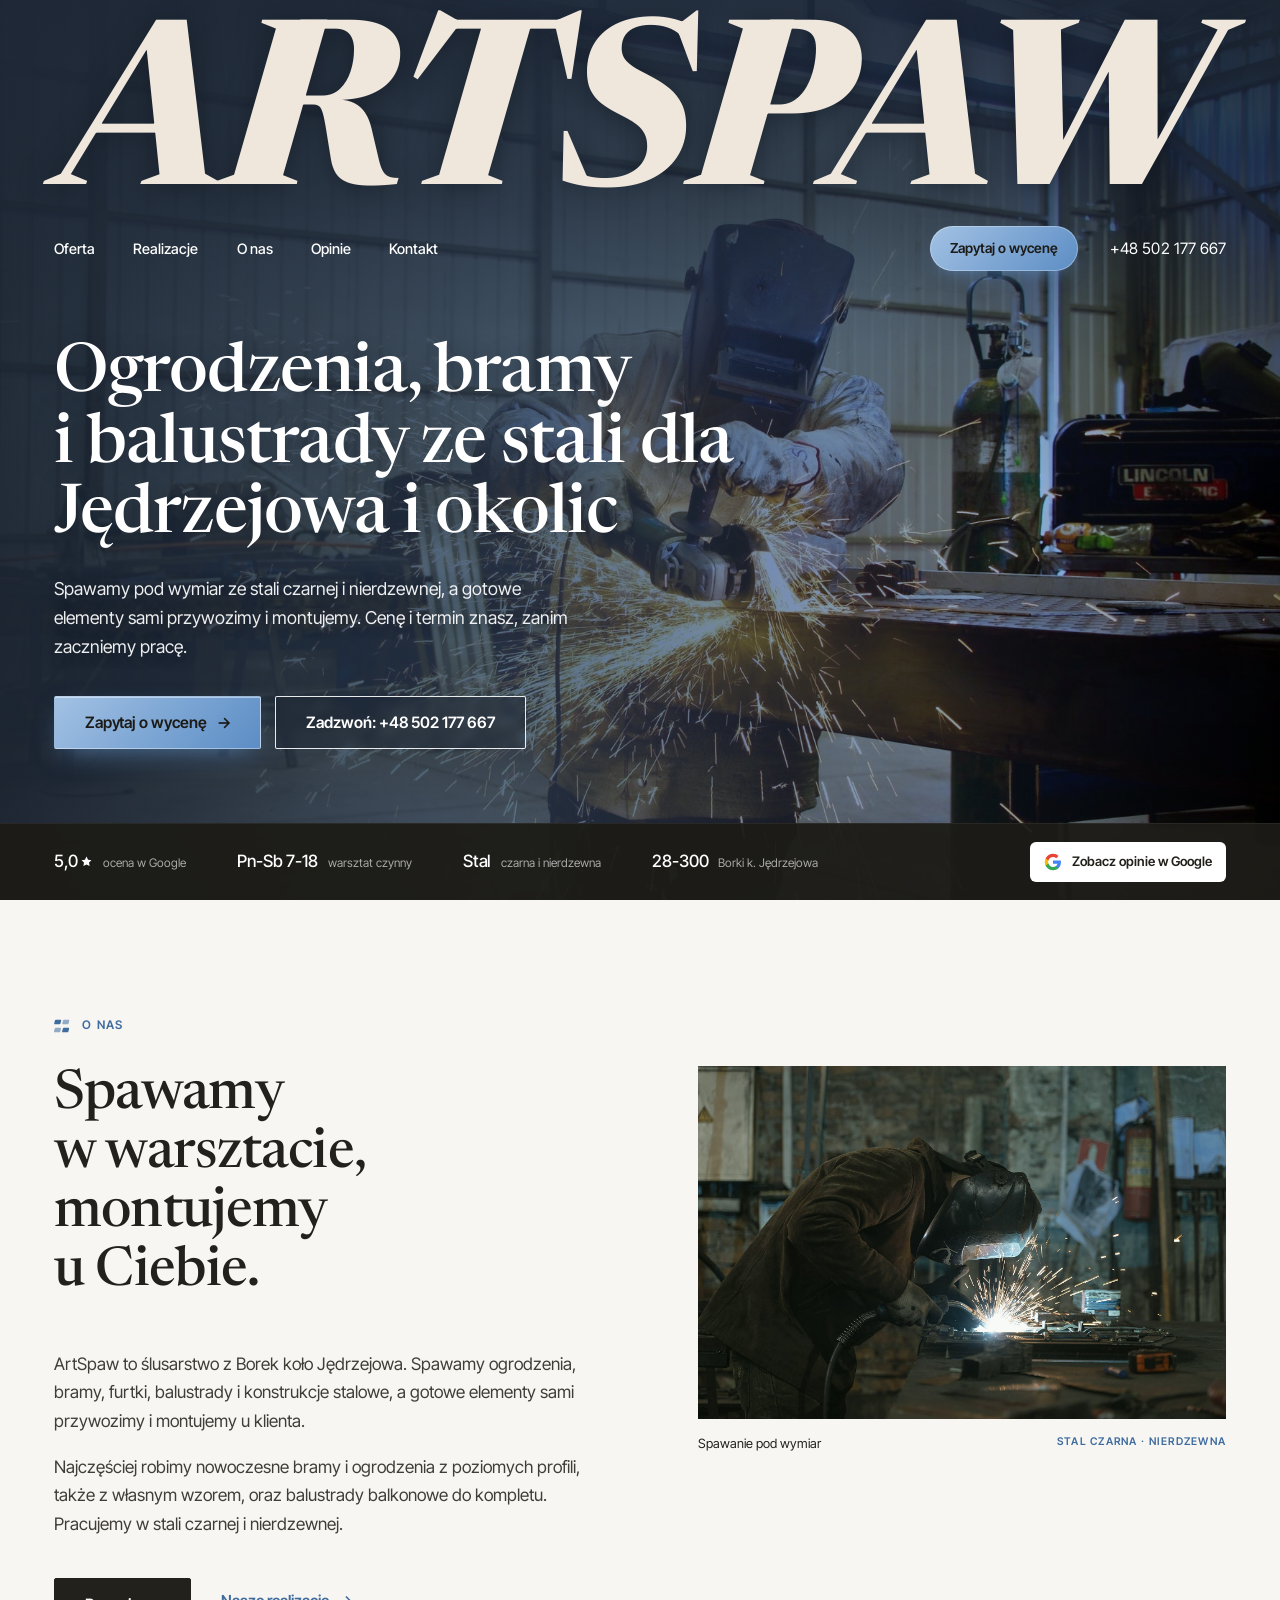
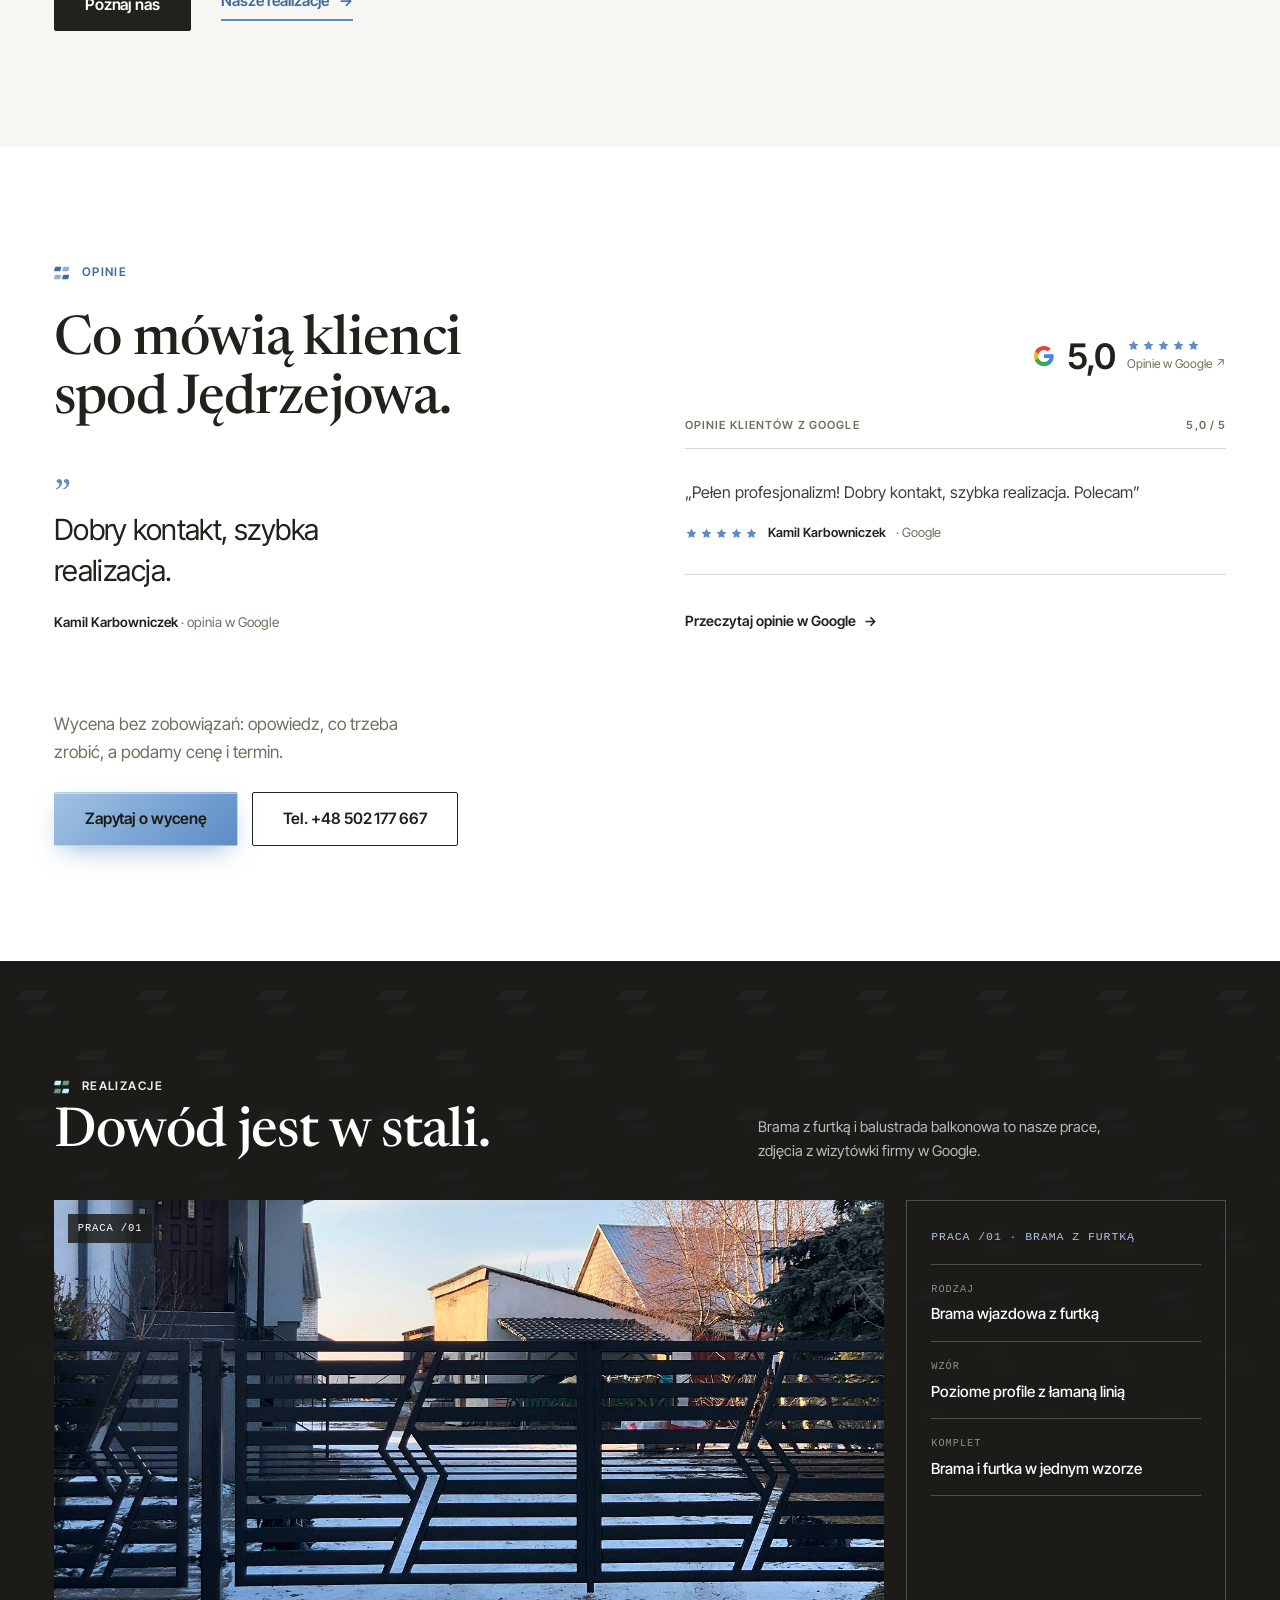
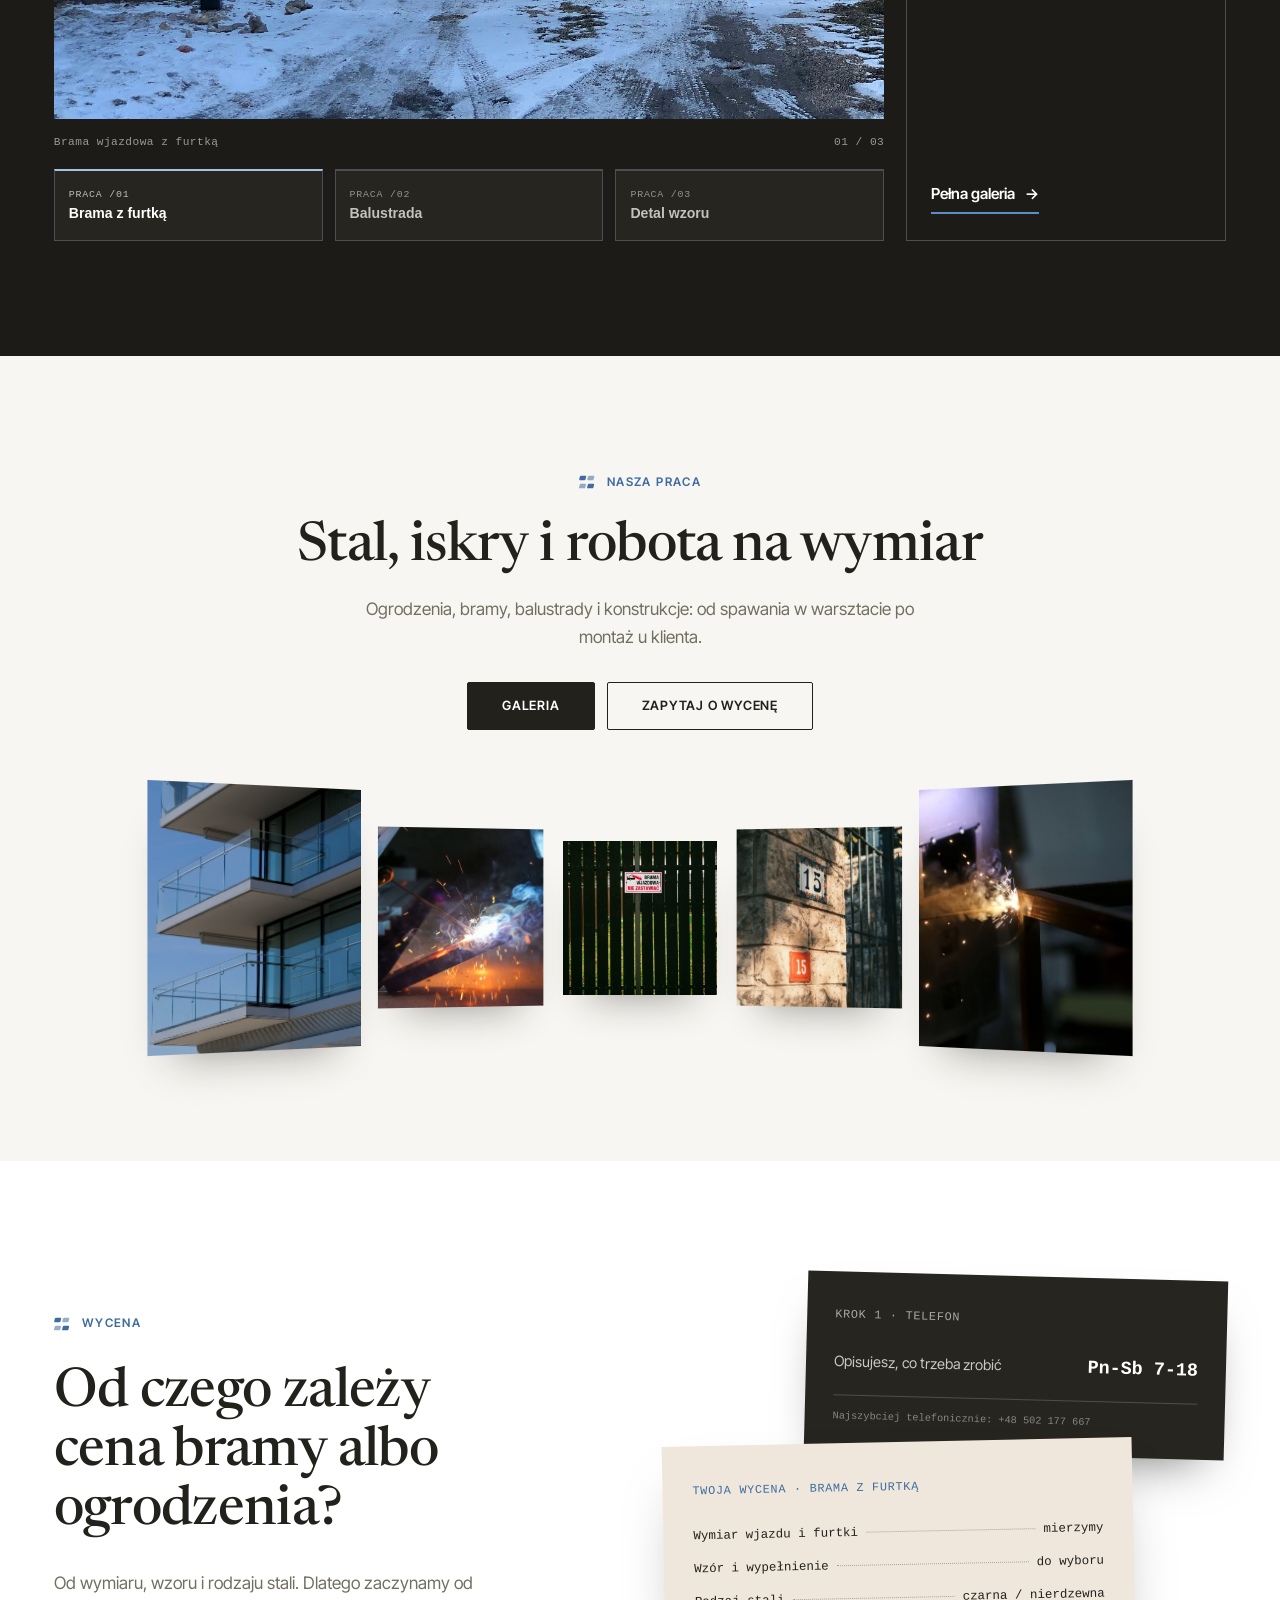
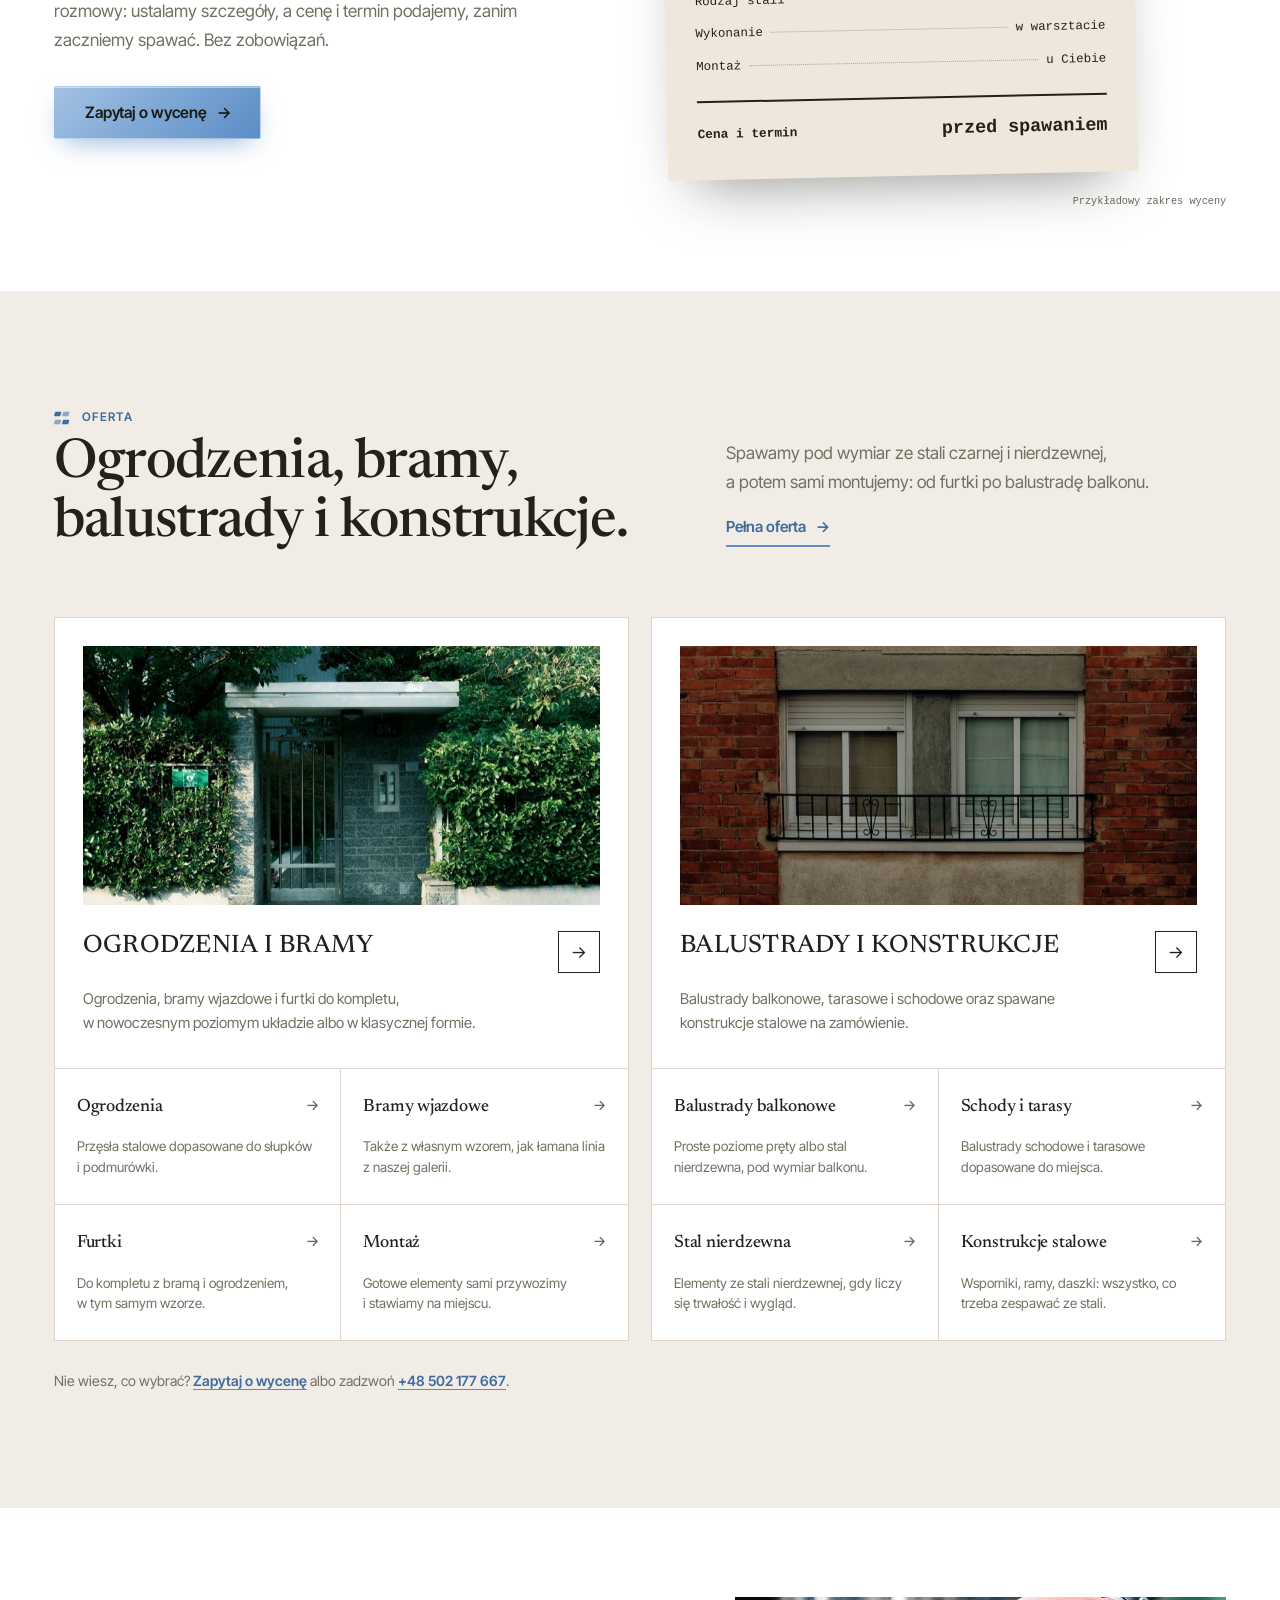
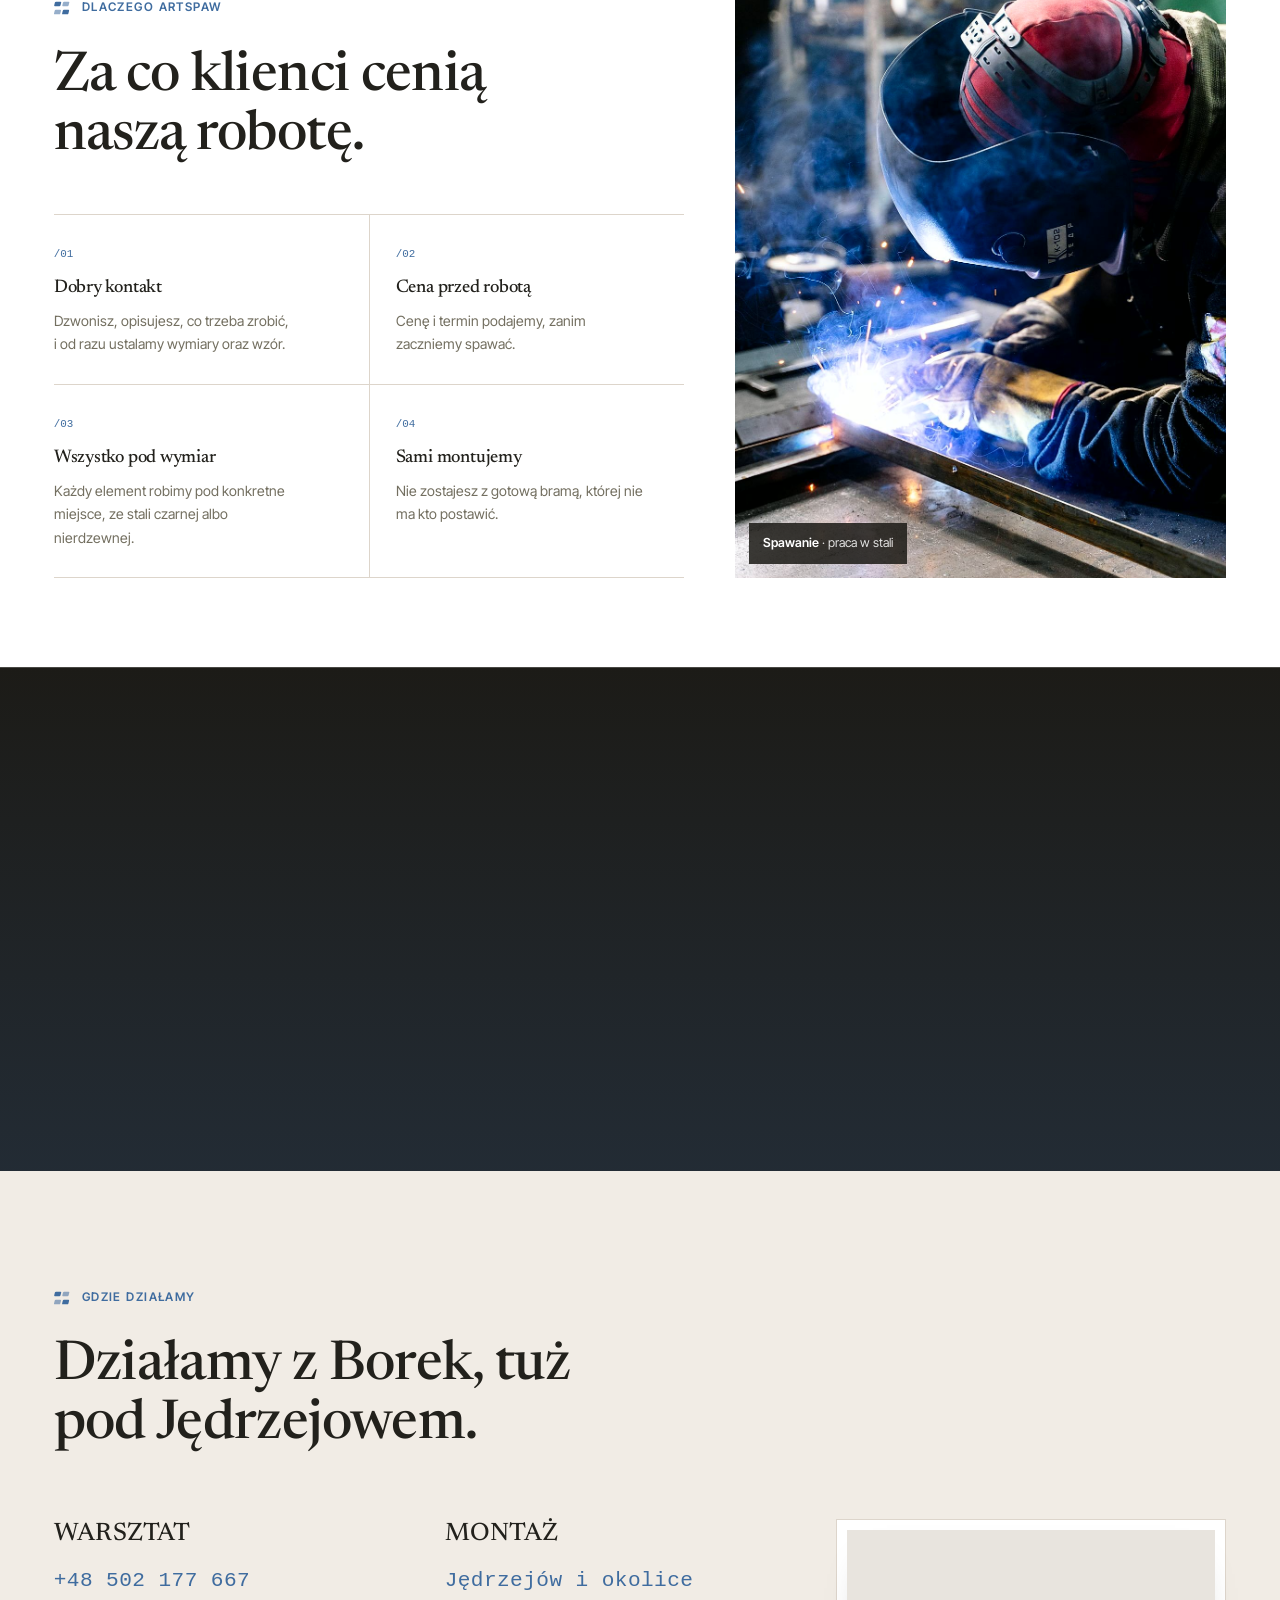
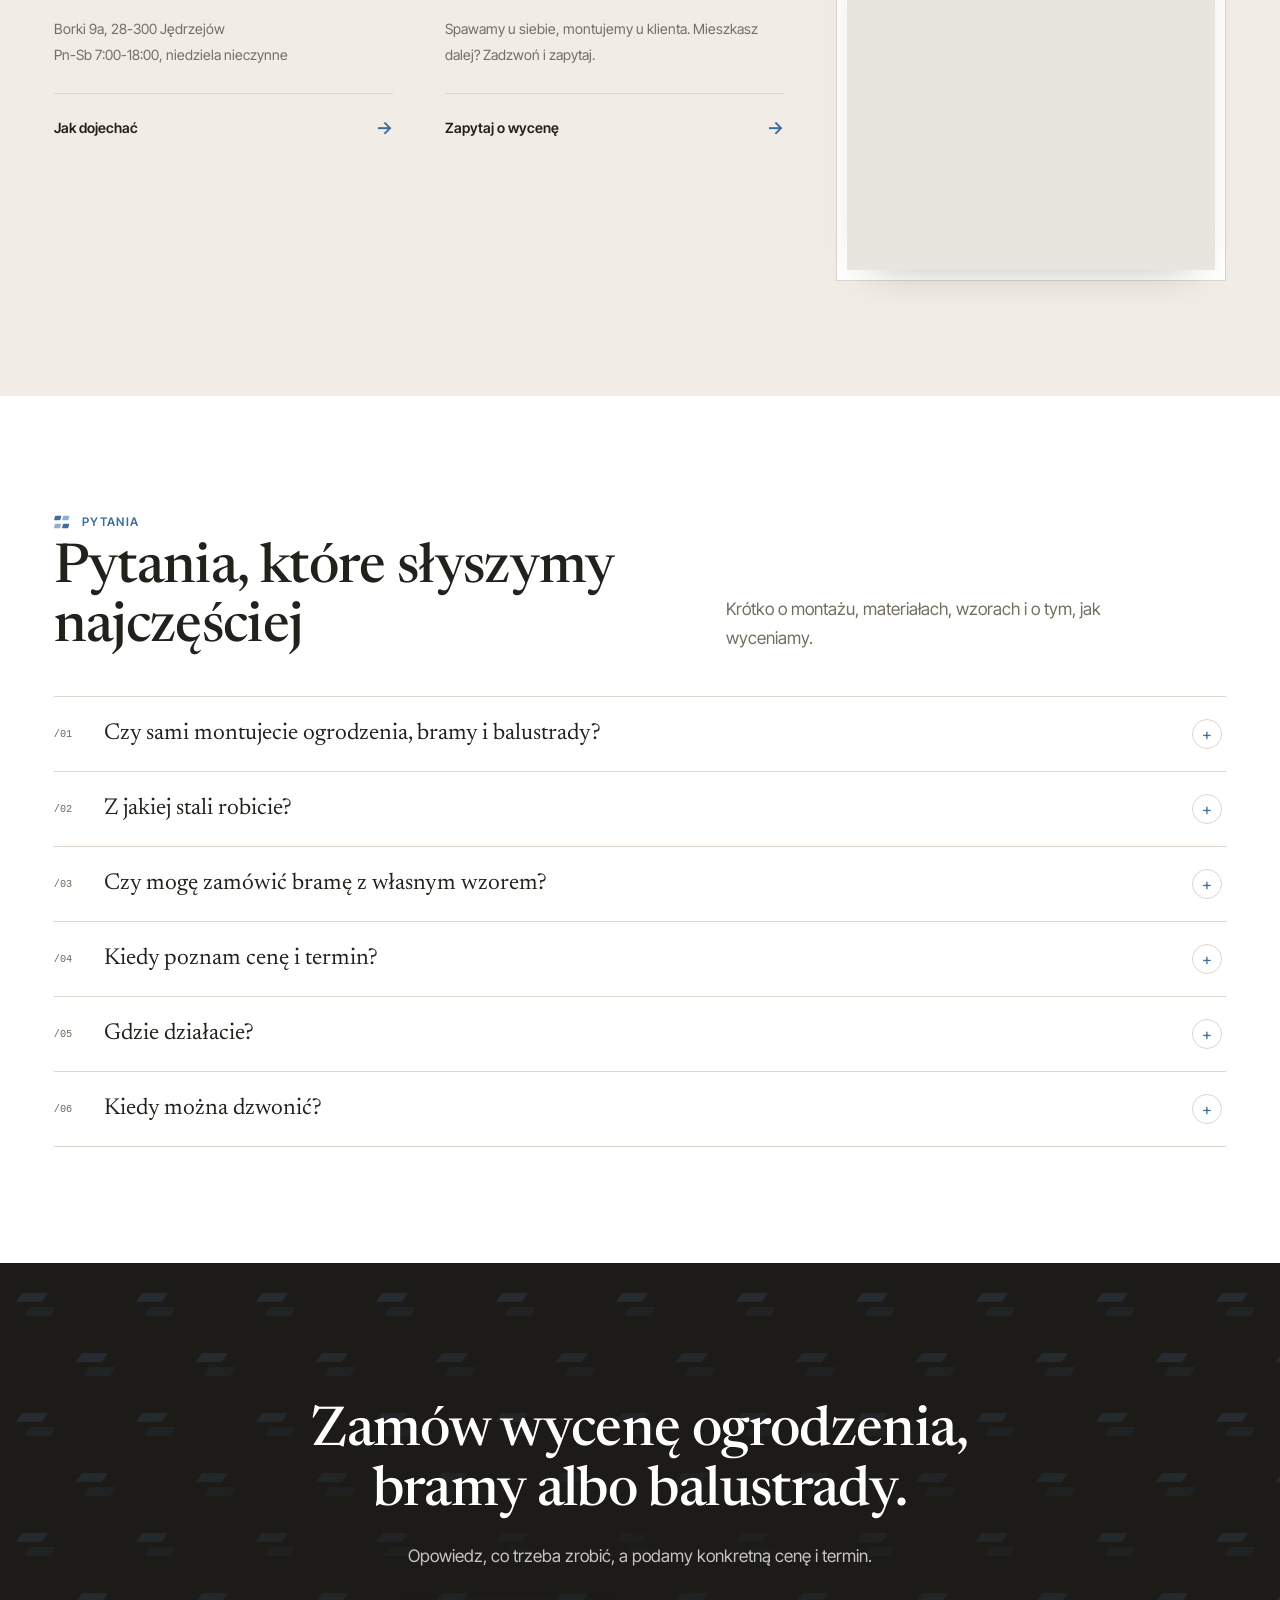
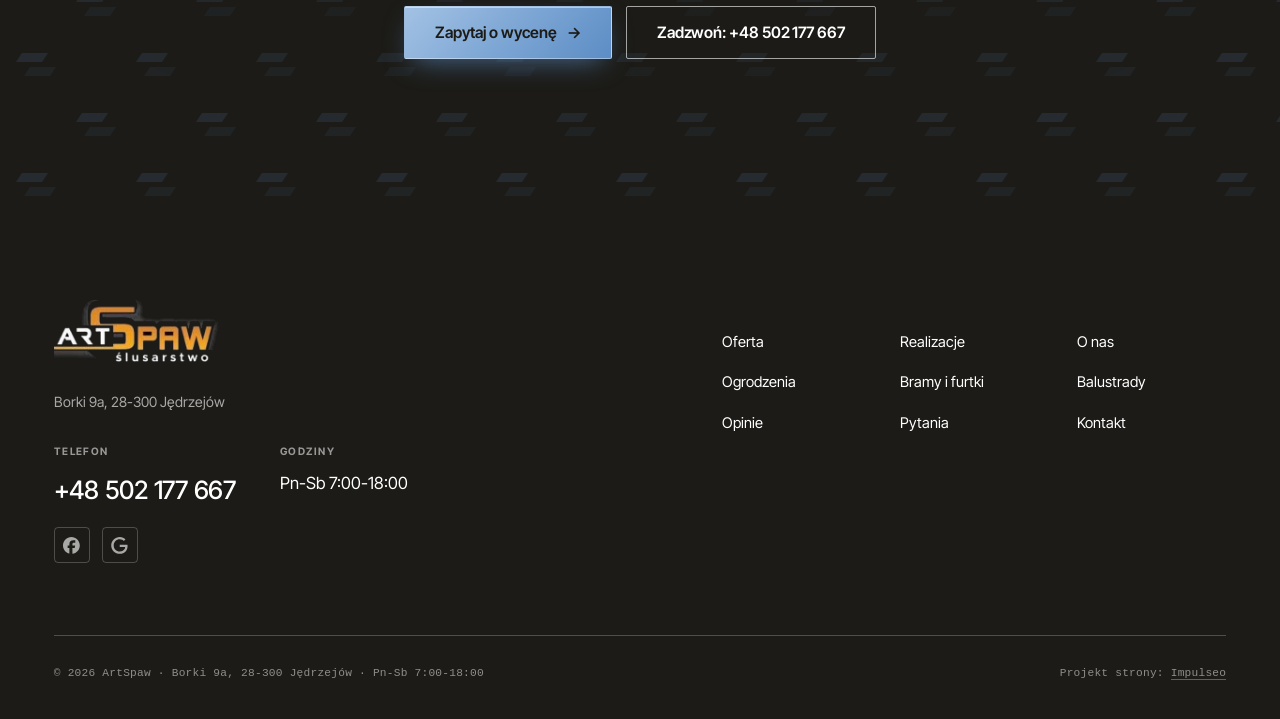
==== commit 61e69e1d: "Kolorystyka Harbor haze: niebieski #5C8DC5 jako akcent, grafit-oliwka #736F60, beże #AD9E90, szarość" ====
--- a/index.html
+++ b/index.html
@@ -22,7 +22,7 @@
 <link rel="preconnect" href="https://fonts.gstatic.com" crossorigin>
 <link href="https://fonts.googleapis.com/css2?family=Inter+Tight:wght@400;500;600;700&amp;family=Newsreader:ital,opsz,wght@0,6..72,400..600;1,6..72,500..800&amp;display=swap" rel="stylesheet">
 <link rel="stylesheet" href="assets/styles.css?v=20261117">
-<meta name="theme-color" content="#101619">
+<meta name="theme-color" content="#1c1b17">
 </head>
 <body class="home">
 
--- a/assets/styles.css
+++ b/assets/styles.css
@@ -4,24 +4,24 @@
    Projekt strony: Impulseo (impulseo.pl)
    ============================================================ */
 :root{
-  --ink:#14181a;
-  --ink-deep:#101619;
-  --ink-panel:#151b1d;
-  --ink-body:#3f4647;
-  --slate:#5c6668;
-  --slate-soft:#687174;
-  --rule-dark:#394043;
-  --line:#e3e1dc;
-  --paper:#fafaf7;
-  --paper-2:#f4f3ef;
-  --paper-3:#efede6;
-  --cream:#f6f1e4;
-  --accent:#1aa2a7;
-  --accent-d:#147f83;
-  --accent-t:#11797d;
-  --accent-l:#5fe3dc;
-  --accent-soft:rgba(26,162,167,.28);
-  --dark:#101619;
+  --ink:#22211c;
+  --ink-deep:#1c1b17;
+  --ink-panel:#26251f;
+  --ink-body:#403e36;
+  --slate:#736F60;
+  --slate-soft:#6b6759;
+  --rule-dark:#4b4f53;
+  --line:#ddd5cb;
+  --paper:#f8f6f2;
+  --paper-2:#f1ece5;
+  --paper-3:#e9e2d8;
+  --cream:#efe7dc;
+  --accent:#5C8DC5;
+  --accent-d:#4a78ae;
+  --accent-t:#3f6c9f;
+  --accent-l:#a3c2e4;
+  --accent-soft:rgba(92,141,197,.28);
+  --dark:#1c1b17;
 
   --f-display:"Newsreader",Georgia,"Times New Roman",serif;
   --f-sans:"Inter Tight",system-ui,-apple-system,"Segoe UI",Roboto,Arial,sans-serif;
@@ -69,8 +69,8 @@
 .eyebrow{display:inline-flex;align-items:center;gap:10px;font-family:var(--f-sans);font-size:.74rem;
   font-weight:600;letter-spacing:.12em;text-transform:uppercase;color:var(--accent-t)}
 .eyebrow::before{content:"";width:18px;height:18px;flex:none;background:
-  url("data:image/svg+xml,%3Csvg xmlns='http://www.w3.org/2000/svg' viewBox='0 0 20 20'%3E%3Cg fill='%2311797d'%3E%3Crect x='2' y='3' width='7' height='5' rx='1' transform='skewX(-14)'/%3E%3Crect x='11' y='3' width='7' height='5' rx='1' transform='skewX(-14)' opacity='.55'/%3E%3Crect x='4' y='12' width='7' height='5' rx='1' transform='skewX(-14)' opacity='.55'/%3E%3Crect x='13' y='12' width='7' height='5' rx='1' transform='skewX(-14)'/%3E%3C/g%3E%3C/svg%3E") center/contain no-repeat}
-.on-dark .eyebrow,.eyebrow.light{color:#e9f6f6}
+  url("data:image/svg+xml,%3Csvg xmlns='http://www.w3.org/2000/svg' viewBox='0 0 20 20'%3E%3Cg fill='%233f6c9f'%3E%3Crect x='2' y='3' width='7' height='5' rx='1' transform='skewX(-14)'/%3E%3Crect x='11' y='3' width='7' height='5' rx='1' transform='skewX(-14)' opacity='.55'/%3E%3Crect x='4' y='12' width='7' height='5' rx='1' transform='skewX(-14)' opacity='.55'/%3E%3Crect x='13' y='12' width='7' height='5' rx='1' transform='skewX(-14)'/%3E%3C/g%3E%3C/svg%3E") center/contain no-repeat}
+.on-dark .eyebrow,.eyebrow.light{color:#e9eff7}
 .on-dark .eyebrow::before,.eyebrow.light::before{filter:brightness(2.4) saturate(.6)}
 .mono{font-family:var(--f-mono);font-size:.74rem;letter-spacing:.06em;text-transform:uppercase}
 .head{max-width:780px}
@@ -87,8 +87,8 @@
   font-weight:600;font-size:.98rem;line-height:1.1;padding:17px 30px;border:1.5px solid transparent;
   border-radius:2px;cursor:pointer;white-space:nowrap;letter-spacing:-.005em}
 .btn .arr{transition:transform var(--dur) var(--ease)}
-.btn-accent{background:linear-gradient(135deg,var(--accent-l) 0%,#2cc1bf 55%,var(--accent) 100%);color:var(--ink-deep);
-  border-color:rgba(255,255,255,.35);box-shadow:0 10px 28px -10px rgba(26,162,167,.75),inset 0 1px 0 rgba(255,255,255,.45)}
+.btn-accent{background:linear-gradient(135deg,var(--accent-l) 0%,#7aa4d3 55%,var(--accent) 100%);color:var(--ink-deep);
+  border-color:rgba(255,255,255,.35);box-shadow:0 10px 28px -10px rgba(92,141,197,.75),inset 0 1px 0 rgba(255,255,255,.45)}
 .btn-ghost{background:transparent;color:#fff;border-color:rgba(255,255,255,.9)}
 .btn-dark{background:var(--ink);color:#fff;border-color:var(--ink)}
 .btn-line{background:transparent;color:var(--ink);border-color:var(--ink)}
@@ -101,9 +101,9 @@
 
 /* ---------- pływający pasek (szkło, morski) ---------- */
 .nav{position:fixed;top:12px;left:12px;right:12px;z-index:80;height:var(--nav-h);border-radius:14px;
-  background:linear-gradient(135deg,rgba(16,38,41,.86) 0%,rgba(7,23,26,.80) 58%,rgba(8,29,32,.84) 100%);
+  background:linear-gradient(135deg,rgba(30,40,54,.86) 0%,rgba(20,26,36,.80) 58%,rgba(20,26,36,.84) 100%);
   -webkit-backdrop-filter:saturate(150%) blur(14px);backdrop-filter:saturate(150%) blur(14px);
-  box-shadow:0 1px 0 rgba(255,255,255,.14) inset,0 2px 8px rgba(4,23,25,.12),0 16px 40px rgba(4,23,25,.18);
+  box-shadow:0 1px 0 rgba(255,255,255,.14) inset,0 2px 8px rgba(20,26,36,.12),0 16px 40px rgba(20,26,36,.18);
   transition:transform .55s var(--ease),opacity .45s var(--ease)}
 .nav-inner{height:100%;display:flex;align-items:center;gap:var(--space-6);max-width:none;padding:0 14px 0 20px}
 .brand{display:flex;align-items:center;flex:none}
@@ -118,9 +118,9 @@
 .nav-cta{display:flex;align-items:center;gap:18px;flex:none}
 .pill{display:inline-flex;align-items:center;justify-content:center;border-radius:999px;padding:11px 20px;font-weight:600;
   font-size:.86rem;color:var(--ink-deep);background:linear-gradient(135deg,var(--accent-l),var(--accent));
-  box-shadow:0 0 0 1px rgba(255,255,255,.3) inset,0 8px 20px -10px rgba(26,162,167,.9);
+  box-shadow:0 0 0 1px rgba(255,255,255,.3) inset,0 8px 20px -10px rgba(92,141,197,.9);
   transition:filter var(--dur) var(--ease),box-shadow var(--dur) var(--ease)}
-.pill:hover{filter:brightness(1.08);box-shadow:0 0 0 3px var(--accent-soft),0 8px 20px -10px rgba(26,162,167,.9)}
+.pill:hover{filter:brightness(1.08);box-shadow:0 0 0 3px var(--accent-soft),0 8px 20px -10px rgba(92,141,197,.9)}
 .tel-txt{color:#fff;font-size:.98rem;font-weight:400;letter-spacing:.005em;white-space:nowrap}
 .tel-txt:hover{color:var(--accent-l)}
 .nav-toggle{display:none;background:none;border:0;width:44px;height:44px;padding:10px;cursor:pointer;flex-direction:column;
@@ -135,16 +135,16 @@
 
 /* ---------- HERO (strona główna) ---------- */
 .hero-sw{padding:0;min-height:min(100svh,1000px);display:flex;flex-direction:column;color:#fff;overflow:hidden;
-  isolation:isolate;background:#0d4f53}
+  isolation:isolate;background:#2f4a6b}
 .hero-sw > .hs-photo{position:absolute;inset:0;width:100%;height:100%;object-fit:cover;object-position:62% 50%;z-index:-3}
-.hero-sw::before{content:"";position:absolute;inset:0;z-index:-2;background:#1aa2a7;mix-blend-mode:multiply;opacity:.62}
+.hero-sw::before{content:"";position:absolute;inset:0;z-index:-2;background:#5C8DC5;mix-blend-mode:multiply;opacity:.62}
 .hero-sw::after{content:"";position:absolute;inset:0;z-index:-1;background:
-  linear-gradient(180deg,rgba(9,58,62,.88) 0%,rgba(9,58,62,.40) 30%,rgba(9,58,62,0) 52%),
-  linear-gradient(90deg,rgba(8,46,50,.90) 0%,rgba(12,86,90,.62) 40%,rgba(26,162,167,.10) 78%,rgba(26,162,167,0) 100%)}
+  linear-gradient(180deg,rgba(30,40,54,.92) 0%,rgba(30,40,54,.62) 24%,rgba(30,40,54,.18) 40%,rgba(30,40,54,0) 54%),
+  linear-gradient(90deg,rgba(30,40,54,.90) 0%,rgba(52,74,102,.62) 40%,rgba(92,141,197,.10) 78%,rgba(92,141,197,0) 100%)}
 .wordmark,.hero-nav,.hs-body{width:100%;max-width:var(--wrap);margin-left:auto;margin-right:auto}
 .wordmark{display:block;padding:clamp(10px,1.6vw,22px) var(--gut) 0;line-height:0}
 .wordmark svg{width:100%;height:auto;display:block;overflow:visible}
-.wordmark text{font-family:var(--f-display);font-style:italic;font-weight:800;fill:var(--cream);letter-spacing:0}
+.wordmark text{font-family:var(--f-display);font-style:italic;font-weight:800;fill:var(--cream);letter-spacing:0;text-shadow:0 2px 28px rgba(16,22,30,.55)}
 .hero-nav{display:flex;align-items:center;gap:var(--space-6);padding:clamp(10px,1.6vw,22px) var(--gut) 0}
 .hero-nav .hn-links{display:flex;gap:clamp(22px,3vw,48px);margin-right:auto}
 .hero-nav .hn-links a{font-size:.9rem;font-weight:500;color:#fff;position:relative;padding:6px 0}
@@ -152,11 +152,11 @@
 .hero-nav .hn-links a:hover::after{width:100%}
 .hs-body{flex:1;display:flex;align-items:center;padding:clamp(24px,3.2vw,46px) var(--gut) clamp(32px,3.6vw,52px)}
 .hs-copy{max-width:760px}
-.hs-copy h1{color:#fff;font-weight:500;text-shadow:0 2px 24px rgba(0,30,33,.45)}
-.hs-copy p{text-shadow:0 1px 14px rgba(0,30,33,.55);margin-top:22px;max-width:52ch;font-size:clamp(1rem,.95rem + .2vw,1.12rem);color:rgba(255,255,255,.92)}
+.hs-copy h1{color:#fff;font-weight:500;text-shadow:0 2px 24px rgba(18,24,33,.45)}
+.hs-copy p{text-shadow:0 1px 14px rgba(18,24,33,.55);margin-top:22px;max-width:52ch;font-size:clamp(1rem,.95rem + .2vw,1.12rem);color:rgba(255,255,255,.92)}
 .hs-actions{display:flex;flex-wrap:wrap;gap:14px;margin-top:34px}
-.hs-actions .btn-ghost{background:rgba(6,40,44,.5);-webkit-backdrop-filter:blur(4px);backdrop-filter:blur(4px)}
-.hero-trust{background:rgba(16,22,25,.94);border-top:1px solid rgba(255,255,255,.06)}
+.hs-actions .btn-ghost{background:rgba(30,40,54,.5);-webkit-backdrop-filter:blur(4px);backdrop-filter:blur(4px)}
+.hero-trust{background:rgba(28,27,23,.94);border-top:1px solid rgba(255,255,255,.06)}
 .hero-trust .wrap{display:flex;align-items:center;gap:clamp(20px,4vw,64px);padding-top:18px;padding-bottom:18px}
 .ht-item{display:flex;align-items:baseline;gap:10px;color:#fff;white-space:nowrap}
 .ht-item .v{font-size:1.06rem;font-weight:500;letter-spacing:-.01em}
@@ -168,15 +168,15 @@
 
 /* ---------- nagłówek podstron ---------- */
 .pagehead{padding:calc(var(--nav-h) + 12px + clamp(64px,8vw,110px)) 0 clamp(56px,7vw,96px);color:#fff;isolation:isolate;
-  overflow:hidden;background:#0d4f53}
+  overflow:hidden;background:#2f4a6b}
 .pagehead > img{position:absolute;inset:0;width:100%;height:100%;object-fit:cover;z-index:-3}
-.pagehead::before{content:"";position:absolute;inset:0;z-index:-2;background:#1aa2a7;mix-blend-mode:multiply;opacity:.62}
+.pagehead::before{content:"";position:absolute;inset:0;z-index:-2;background:#5C8DC5;mix-blend-mode:multiply;opacity:.62}
 .pagehead::after{content:"";position:absolute;inset:0;z-index:-1;background:
-  linear-gradient(90deg,rgba(8,46,50,.94) 0%,rgba(10,74,78,.78) 50%,rgba(26,162,167,.18) 100%)}
-.pagehead .eyebrow{color:#e9f6f6}
+  linear-gradient(90deg,rgba(30,40,54,.94) 0%,rgba(48,68,94,.78) 50%,rgba(92,141,197,.18) 100%)}
+.pagehead .eyebrow{color:#e9eff7}
 .pagehead .eyebrow::before{filter:brightness(2.4) saturate(.6)}
-.pagehead h1{color:#fff;margin-top:18px;max-width:16ch;text-shadow:0 2px 24px rgba(0,30,33,.4)}
-.pagehead p{margin-top:20px;max-width:56ch;color:#fff;text-shadow:0 1px 14px rgba(0,30,33,.6)}
+.pagehead h1{color:#fff;margin-top:18px;max-width:16ch;text-shadow:0 2px 24px rgba(18,24,33,.4)}
+.pagehead p{margin-top:20px;max-width:56ch;color:#fff;text-shadow:0 1px 14px rgba(18,24,33,.6)}
 .crumbs{font-family:var(--f-mono);font-size:.72rem;letter-spacing:.06em;text-transform:uppercase;color:rgba(255,255,255,.7);margin-bottom:22px}
 .crumbs a:hover{color:#fff}
 
@@ -234,18 +234,18 @@
 .proof-head{display:grid;grid-template-columns:1.4fr 1fr;gap:var(--space-7);align-items:end;margin-bottom:36px}
 .proof-head .side{font-size:.92rem;color:rgba(255,255,255,.7);max-width:40ch}
 .viewer{display:grid;grid-template-columns:1fr 320px;gap:22px}
-.v-stage{position:relative;overflow:hidden;background:#0b0f11;aspect-ratio:16/10}
+.v-stage{position:relative;overflow:hidden;background:#151410;aspect-ratio:16/10}
 .v-stage img{position:absolute;inset:0;width:100%;height:100%;object-fit:cover;opacity:0;transition:opacity .7s var(--ease)}
 .v-stage img.on{opacity:1}
 .v-tag{position:absolute;left:14px;top:14px;z-index:2;font-family:var(--f-mono);font-size:.66rem;letter-spacing:.08em;text-transform:uppercase;
-  background:rgba(16,22,25,.82);color:#fff;padding:6px 10px}
+  background:rgba(28,27,23,.82);color:#fff;padding:6px 10px}
 .v-meta{display:flex;justify-content:space-between;margin-top:14px;font-family:var(--f-mono);font-size:.7rem;color:rgba(255,255,255,.55);letter-spacing:.04em}
 .v-thumbs{display:grid;grid-template-columns:repeat(3,1fr);gap:12px;margin-top:18px}
 .v-thumb{position:relative;min-height:72px;border:1px solid var(--rule-dark);border-top:2px solid var(--rule-dark);padding:0;cursor:pointer;
   background:var(--ink-panel);text-align:left;color:rgba(255,255,255,.72);transition:border-color .35s ease,color .35s ease,background .35s ease}
 .v-thumb span{display:block;padding:12px 14px;font-size:.88rem;font-weight:600;line-height:1.25}
 .v-thumb small{display:block;font-family:var(--f-mono);font-size:.62rem;letter-spacing:.08em;opacity:.7;font-weight:400;margin-bottom:4px}
-.v-thumb:hover{color:#fff;background:#1a2225}
+.v-thumb:hover{color:#fff;background:#2a2923}
 .v-thumb.on{border-top-color:var(--accent-l);color:#fff}
 .v-panel{border:1px solid var(--rule-dark);padding:26px 24px;display:flex;flex-direction:column}
 .v-panel .vp-job{font-family:var(--f-mono);font-size:.72rem;letter-spacing:.08em;text-transform:uppercase;color:var(--accent-l);
@@ -263,7 +263,7 @@
 .work-acts{display:flex;justify-content:center;flex-wrap:wrap;gap:12px;margin-top:30px}
 .strip3d{display:flex;justify-content:center;align-items:center;gap:clamp(8px,1.4vw,18px);margin-top:clamp(36px,5vw,60px);
   perspective:1400px;padding:0 var(--gut)}
-.strip3d figure{margin:0;flex:none;overflow:hidden;background:var(--paper-3);box-shadow:0 26px 40px -26px rgba(16,22,25,.45)}
+.strip3d figure{margin:0;flex:none;overflow:hidden;background:var(--paper-3);box-shadow:0 26px 40px -26px rgba(28,27,23,.45)}
 .strip3d img{width:100%;height:100%;object-fit:cover}
 .strip3d figure:nth-child(1){width:16vw;height:20vw;transform:rotateY(30deg);transform-origin:right center}
 .strip3d figure:nth-child(2){width:13vw;height:14vw;transform:rotateY(16deg)}
@@ -274,7 +274,7 @@
 /* ---------- okno na nieruchome zdjęcie (clip-path + fixed: działa też na iPhonie) ---------- */
 .stopklatka{position:relative;padding:0;height:clamp(300px,56vh,580px);overflow:hidden;clip-path:inset(0);background:var(--ink-deep)}
 .stopklatka .stk-bg{position:fixed;inset:0;background-size:cover;background-position:center;will-change:transform}
-.stopklatka::after{content:"";position:absolute;inset:0;background:linear-gradient(180deg,rgba(16,22,25,.25),rgba(13,79,83,.35))}
+.stopklatka::after{content:"";position:absolute;inset:0;background:linear-gradient(180deg,rgba(28,27,23,.25),rgba(47,74,107,.35))}
 @media (max-width:700px){.stopklatka{height:46vh}}
 @supports not (clip-path: inset(0)){.stopklatka .stk-bg{position:absolute}}
 
@@ -293,11 +293,11 @@
 .rc-dark .rc-line b{font-family:var(--f-mono);font-size:1.15rem;color:#fff;font-weight:600;white-space:nowrap}
 .rc-dark small{display:block;margin-top:12px;font-family:var(--f-mono);font-size:.64rem;color:rgba(255,255,255,.45)}
 .rc-cream{position:absolute;left:0;bottom:0;width:min(470px,86%);background:var(--cream);color:var(--ink);padding:28px 30px 30px;
-  transform:rotate(-1.2deg);box-shadow:0 30px 60px -28px rgba(16,22,25,.5)}
+  transform:rotate(-1.2deg);box-shadow:0 30px 60px -28px rgba(28,27,23,.5)}
 .rc-cream .mono{color:var(--accent-t)}
 .rc-cream ul{list-style:none;margin:18px 0 0;padding:0;font-family:var(--f-mono);font-size:.78rem}
 .rc-cream li{display:flex;align-items:baseline;gap:8px;padding:6px 0}
-.rc-cream li .dots{flex:1;border-bottom:1px dotted rgba(20,24,26,.35);transform:translateY(-3px)}
+.rc-cream li .dots{flex:1;border-bottom:1px dotted rgba(34,33,28,.35);transform:translateY(-3px)}
 .rc-cream li b{font-weight:500;white-space:nowrap}
 .rc-cream .rc-total{display:flex;justify-content:space-between;align-items:baseline;margin-top:18px;padding-top:16px;border-top:2px solid var(--ink)}
 .rc-cream .rc-total span{font-family:var(--f-mono);font-size:.8rem;font-weight:700}
@@ -345,7 +345,7 @@
 .why-item p{margin-top:10px;font-size:.88rem;color:var(--slate);max-width:32ch}
 .why-photo{position:relative;overflow:hidden;min-height:420px}
 .why-photo img{position:absolute;inset:0;width:100%;height:100%;object-fit:cover}
-.why-photo .cap{position:absolute;left:14px;bottom:14px;background:rgba(16,22,25,.86);color:#fff;font-size:.78rem;font-weight:600;padding:10px 14px}
+.why-photo .cap{position:absolute;left:14px;bottom:14px;background:rgba(28,27,23,.86);color:#fff;font-size:.78rem;font-weight:600;padding:10px 14px}
 .why-photo .cap span{font-weight:400;opacity:.85}
 
 /* ---------- OBSZAR ---------- */
@@ -360,7 +360,7 @@
   font-size:.88rem;font-weight:600;color:var(--ink)}
 .area-col .row-link span{color:var(--accent-t);font-size:1.15rem;transition:transform var(--dur) var(--ease)}
 .area-col .row-link:hover span{transform:translateX(4px)}
-.map{width:100%;height:340px;border:0;display:block;background:#e9e7e1;box-shadow:0 18px 40px -26px rgba(16,22,25,.4);filter:grayscale(.35) contrast(1.02)}
+.map{width:100%;height:340px;border:0;display:block;background:#e8e2d9;box-shadow:0 18px 40px -26px rgba(28,27,23,.4);filter:grayscale(.35) contrast(1.02)}
 .map-card{background:#fff;padding:10px;border:1px solid var(--line)}
 .map-wide{height:clamp(320px,42vw,480px)}
 
@@ -387,7 +387,7 @@
 .cta p{margin:20px auto 0;max-width:52ch}
 .cta-actions{display:flex;justify-content:center;flex-wrap:wrap;gap:14px;margin-top:36px}
 .cta .btn-ghost{border-color:rgba(255,255,255,.6)}
-:root{--pattern:url("data:image/svg+xml,%3Csvg xmlns='http://www.w3.org/2000/svg' width='120' height='120' viewBox='0 0 120 120'%3E%3Cg fill='%231aa2a7' fill-opacity='.16'%3E%3Cpath d='M22 30h26l-6 9H16z'/%3E%3Cpath d='M30 44h26l-6 9H24z' fill-opacity='.09'/%3E%3Cpath d='M82 90h26l-6 9H76z'/%3E%3Cpath d='M90 104h26l-6 9H84z' fill-opacity='.09'/%3E%3C/g%3E%3C/svg%3E")}
+:root{--pattern:url("data:image/svg+xml,%3Csvg xmlns='http://www.w3.org/2000/svg' width='120' height='120' viewBox='0 0 120 120'%3E%3Cg fill='%235C8DC5' fill-opacity='.16'%3E%3Cpath d='M22 30h26l-6 9H16z'/%3E%3Cpath d='M30 44h26l-6 9H24z' fill-opacity='.09'/%3E%3Cpath d='M82 90h26l-6 9H76z'/%3E%3Cpath d='M90 104h26l-6 9H84z' fill-opacity='.09'/%3E%3C/g%3E%3C/svg%3E")}
 
 /* ---------- STOPKA ---------- */
 footer{background:var(--ink-deep);color:rgba(255,255,255,.62);padding:clamp(64px,8vw,100px) 0 36px}
@@ -403,7 +403,7 @@
 .foot-soc .soc{width:42px;height:42px;display:inline-flex;align-items:center;justify-content:center;border:1px solid rgba(255,255,255,.25);color:#fff;
   transition:border-color .3s ease,background .3s ease}
 .foot-soc .soc svg{width:18px;height:18px}
-.foot-soc .soc:hover{border-color:var(--accent);background:rgba(26,162,167,.12)}
+.foot-soc .soc:hover{border-color:var(--accent);background:rgba(92,141,197,.12)}
 .foot-nav{display:grid;grid-template-columns:repeat(3,1fr);gap:16px 28px;padding-top:30px}
 .foot-nav a{color:#fff;font-size:.92rem}
 .foot-nav a:hover{color:var(--accent-l)}
@@ -422,7 +422,7 @@
 .svc-row h2{font-size:clamp(1.8rem,1.4rem + 1.6vw,2.8rem);margin-top:12px}
 .svc-row p{margin-top:18px;color:var(--slate);max-width:48ch}
 .svc-row ul{list-style:none;margin:24px 0 0;padding:0;border-top:1px solid var(--line)}
-.svc-row li{padding:15px 4px;border-bottom:1px solid var(--line);font-size:.92rem;color:var(--ink);display:flex;gap:12px}
+.svc-row li{padding:16px 4px;border-bottom:1px solid var(--line);font-size:.92rem;color:var(--ink);display:flex;gap:12px}
 .svc-row li::before{content:"/";font-family:var(--f-mono);color:var(--accent-t)}
 .svc-row .link-line{margin-top:28px}
 
@@ -433,7 +433,7 @@
 .tile{break-inside:avoid;margin:0 0 18px;position:relative;overflow:hidden;background:var(--paper-3)}
 .tile img{width:100%;height:auto;transition:transform var(--img-dur) var(--img-ease),filter var(--img-dur) var(--img-ease);filter:var(--img-rest)}
 .tile:hover img{transform:scale(var(--img-zoom));filter:var(--img-hot)}
-.tile .cap{position:absolute;left:12px;bottom:12px;background:rgba(16,22,25,.84);color:#fff;font-size:.74rem;font-weight:600;padding:7px 11px}
+.tile .cap{position:absolute;left:12px;bottom:12px;background:rgba(28,27,23,.84);color:#fff;font-size:.74rem;font-weight:600;padding:7px 11px}
 .tile .cap.real{background:var(--accent-d)}
 
 /* ---------- podstrony: kontakt ---------- */
@@ -461,7 +461,7 @@
 
 /* ---------- licznik ważności dema ---------- */
 .demo-wazne{position:fixed;top:calc(var(--nav-h) + 26px);right:14px;z-index:95;display:inline-flex;align-items:center;gap:.45em;
-  background:rgba(16,22,25,.84);color:#fff;font-size:.72rem;font-weight:600;letter-spacing:.01em;padding:.42em .8em .42em .62em;
+  background:rgba(28,27,23,.84);color:#fff;font-size:.72rem;font-weight:600;letter-spacing:.01em;padding:.42em .8em .42em .62em;
   border-radius:999px;-webkit-backdrop-filter:saturate(140%) blur(8px);backdrop-filter:saturate(140%) blur(8px);border:1px solid rgba(255,255,255,.14);
   box-shadow:0 10px 24px -14px rgba(0,0,0,.6);pointer-events:none;opacity:0;transform:translateY(-10px);
   transition:opacity .7s var(--ease),transform .7s var(--ease)}
@@ -1082,3 +1082,8 @@
 /* hover kafli bez opóźnienia z animacji wejścia (bramka: reakcja na kursor) */
 .reveal.mt-settled{transition-delay:0s!important}
 .tile:hover,.tile:hover img,.sv-card:hover,.sv-card:hover img{transition-delay:0s!important}
+
+/* tło stopklatki rysujemy dopiero, gdy sekcja jest blisko ekranu (main.js dodaje .stk-on);
+   bez JS (brak .stk-js) tło jest widoczne zawsze */
+.stk-js .stopklatka .stk-bg{visibility:hidden}
+.stk-js .stopklatka.stk-on .stk-bg{visibility:visible}
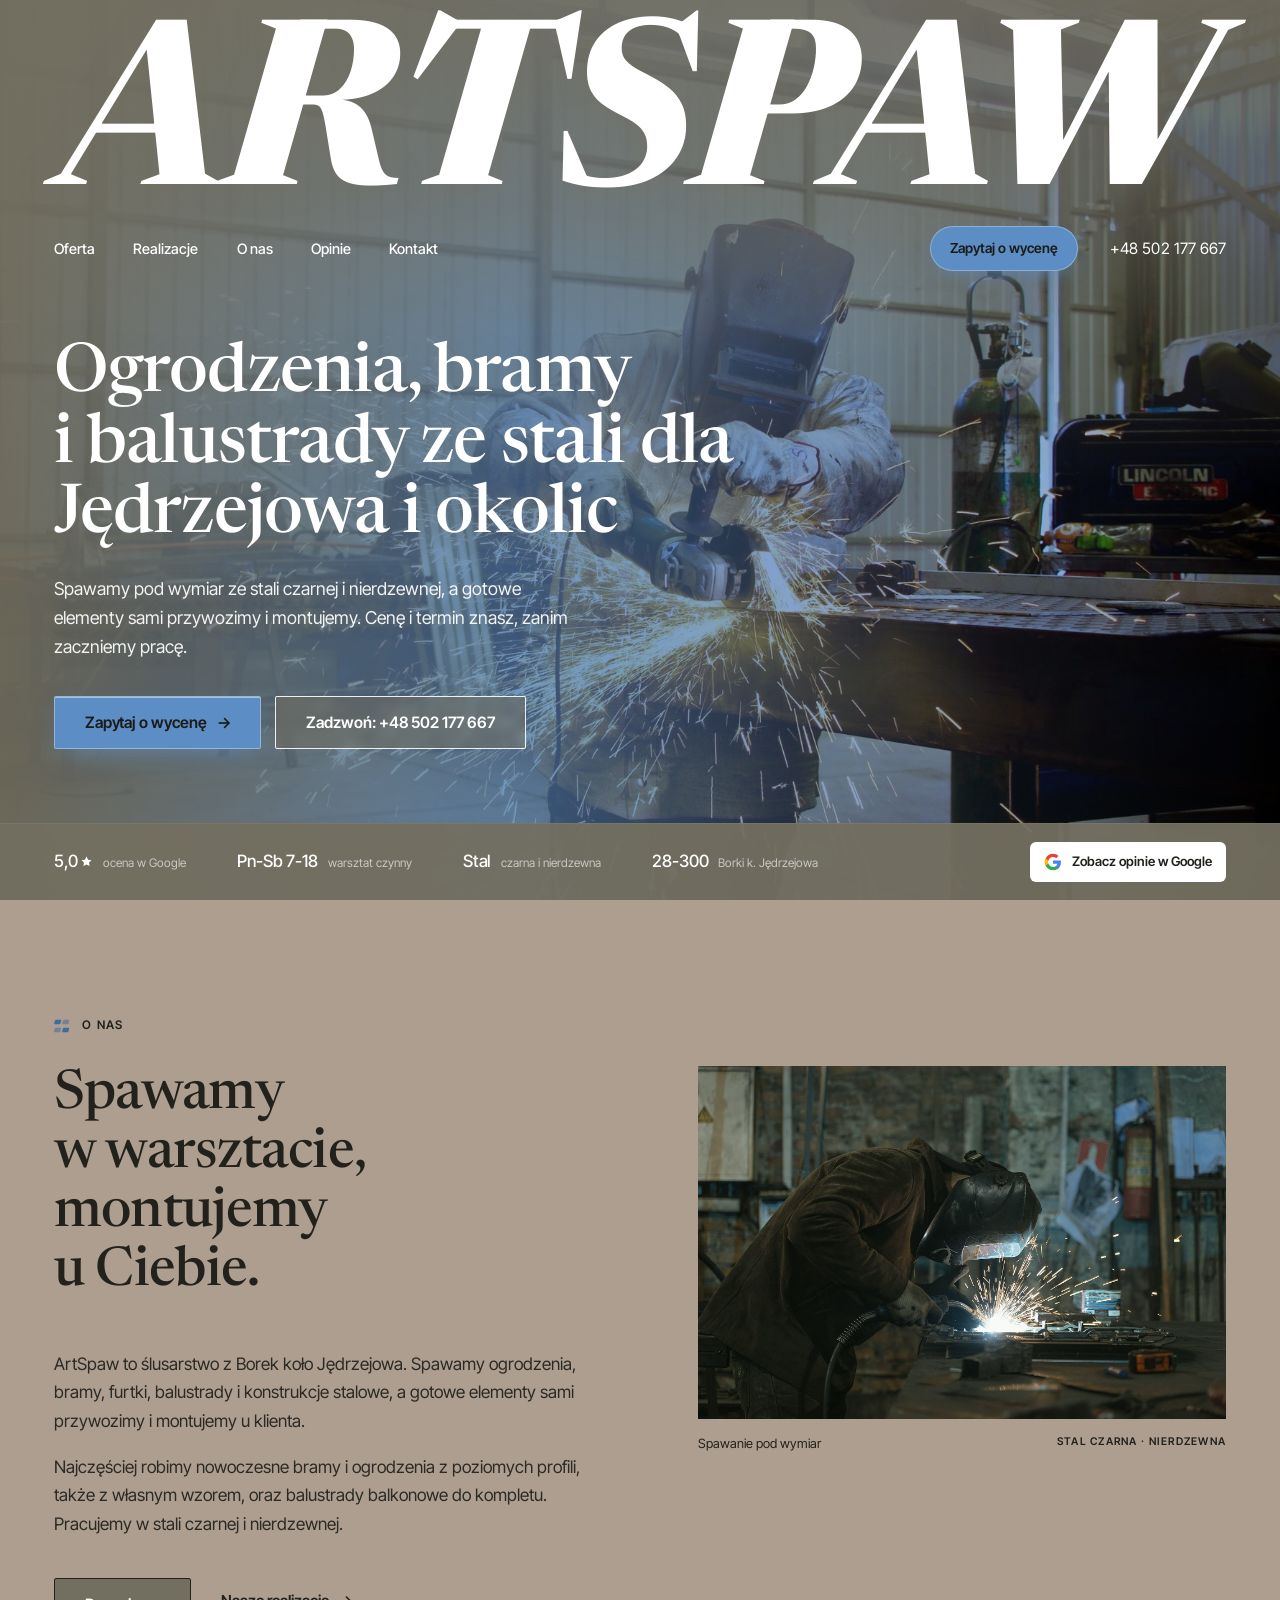
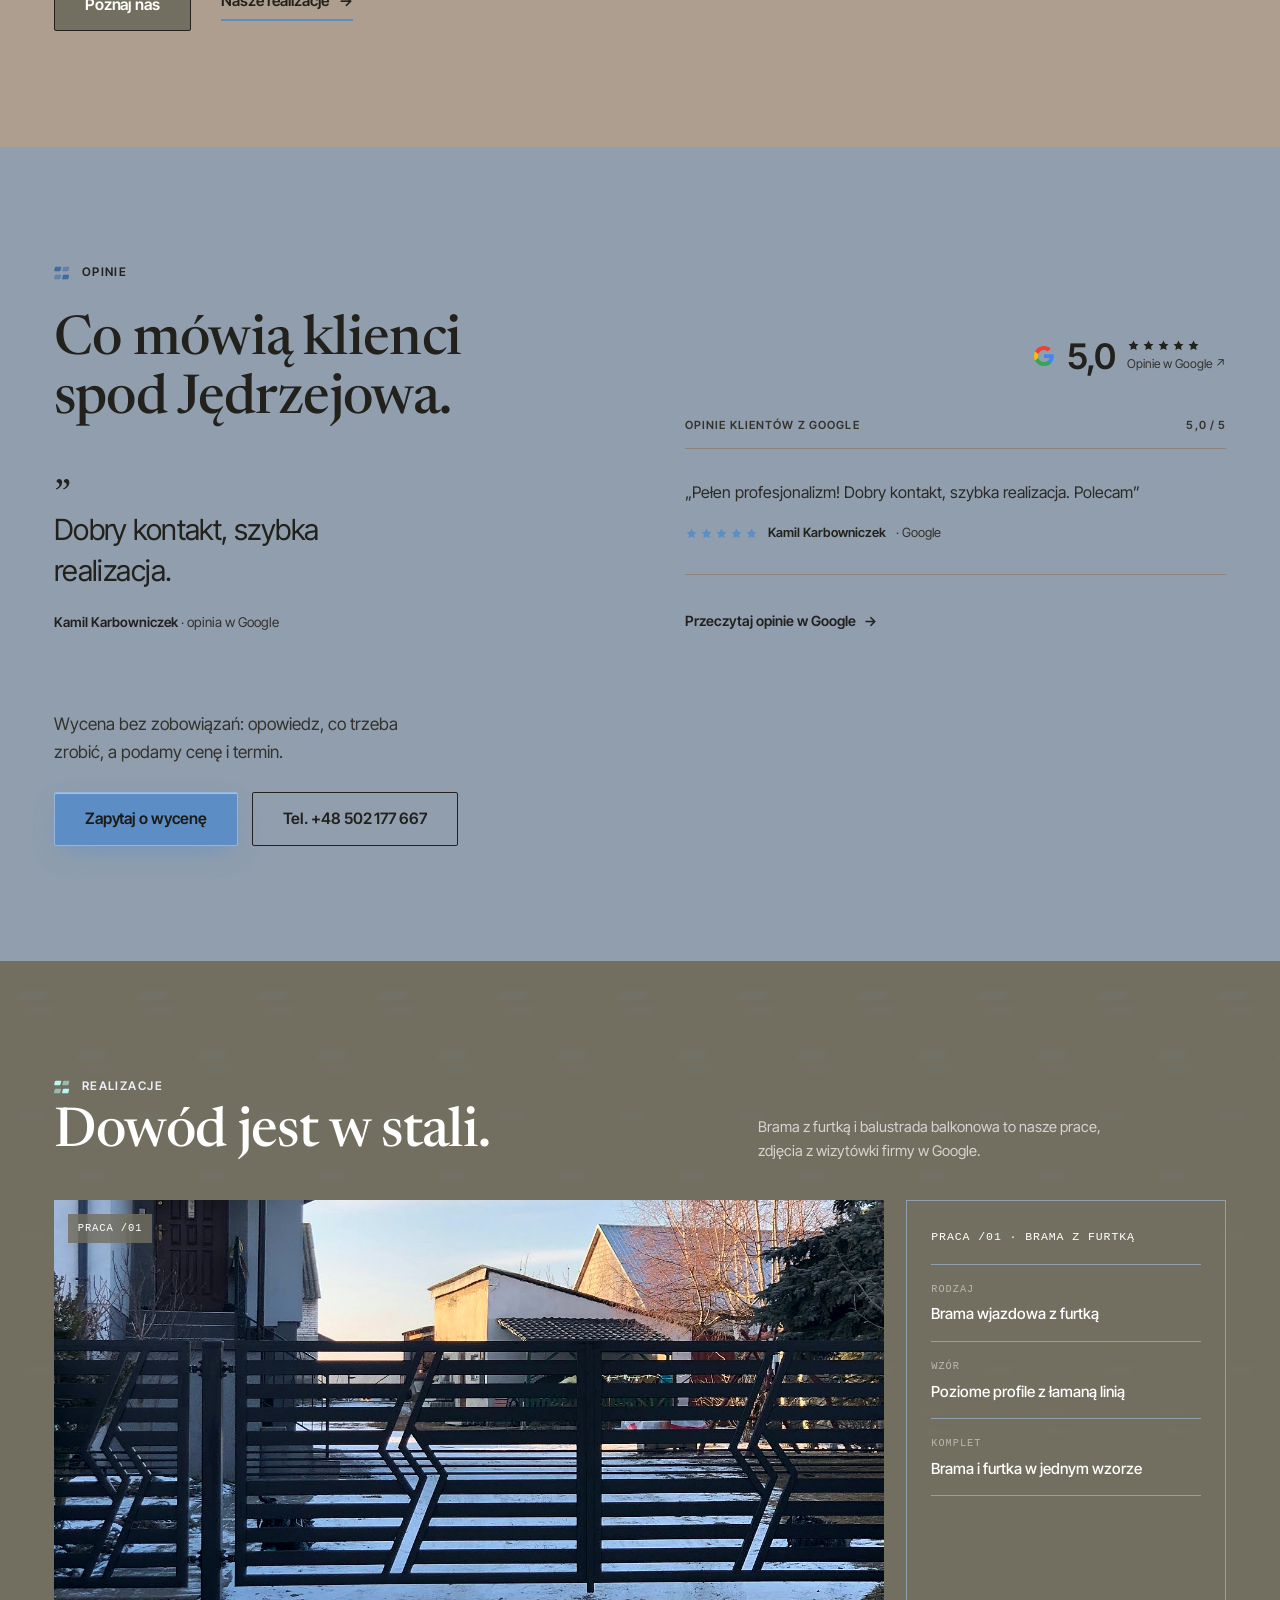
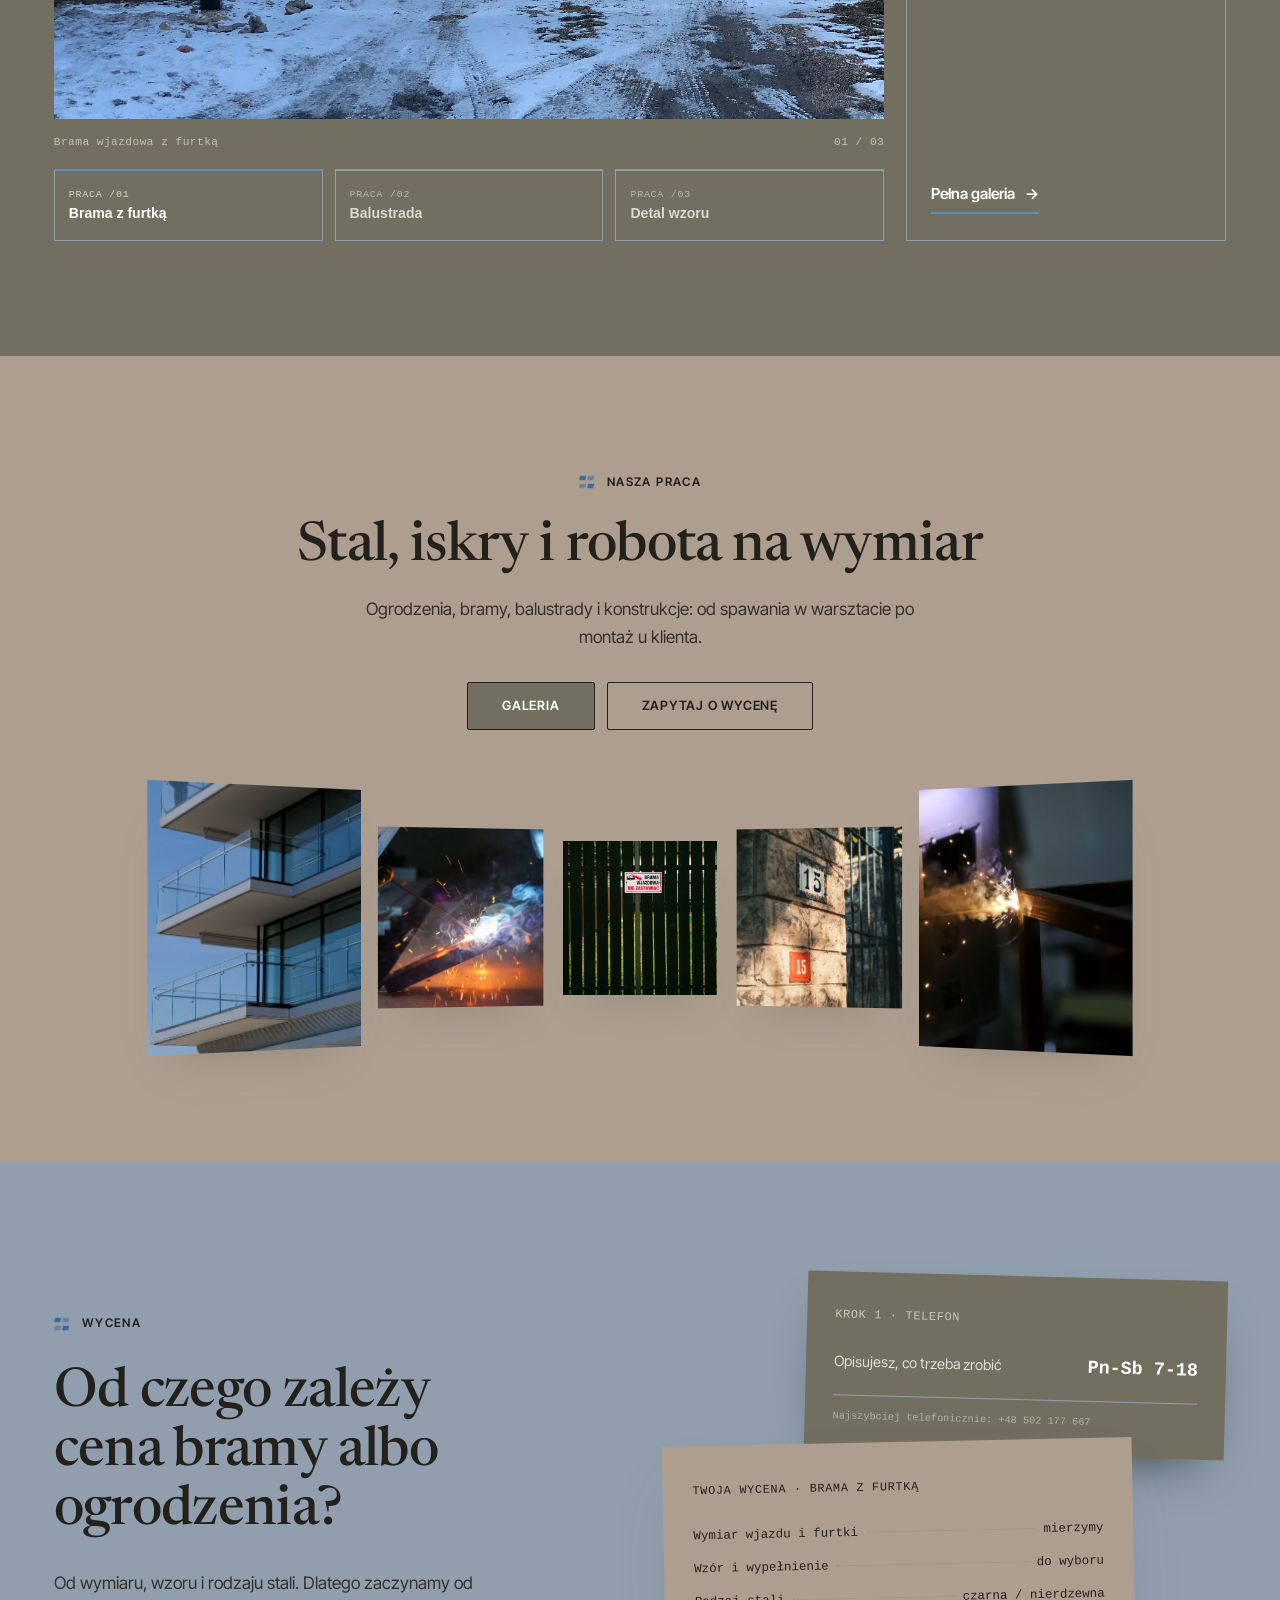
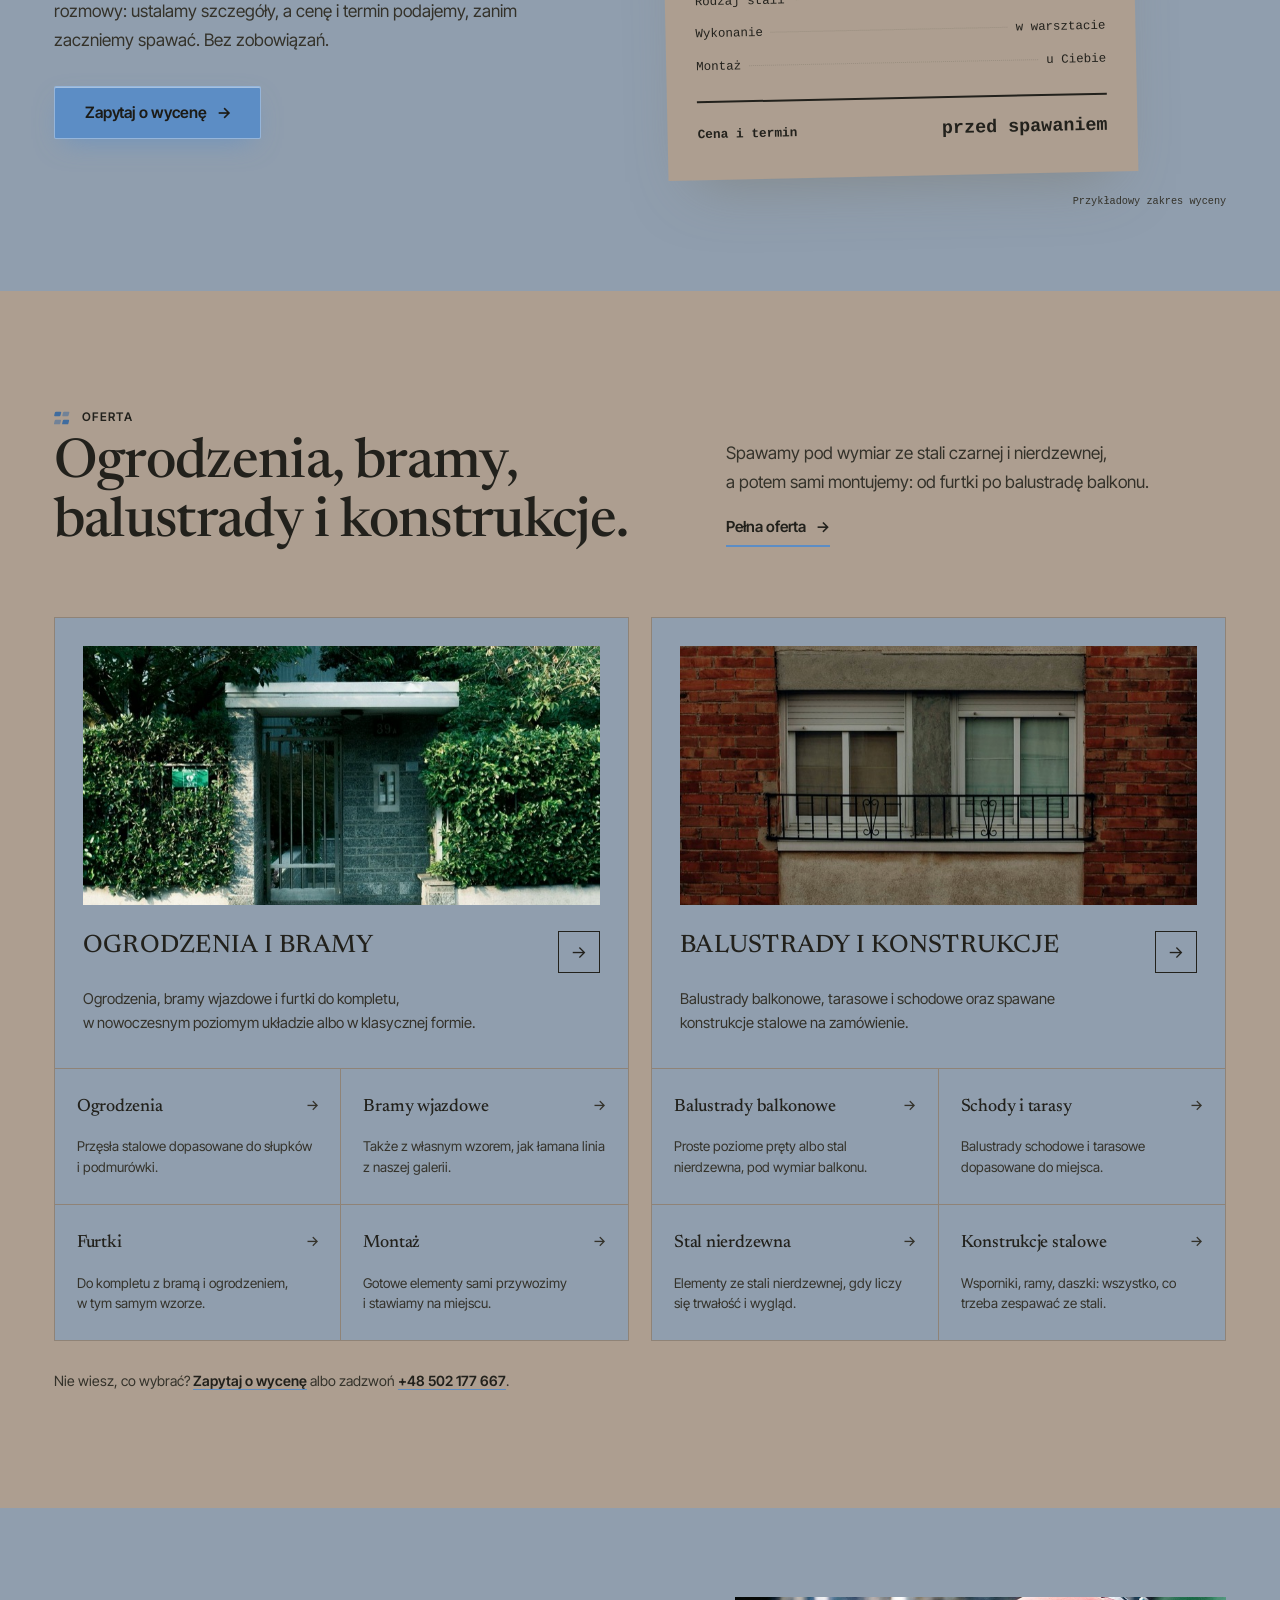
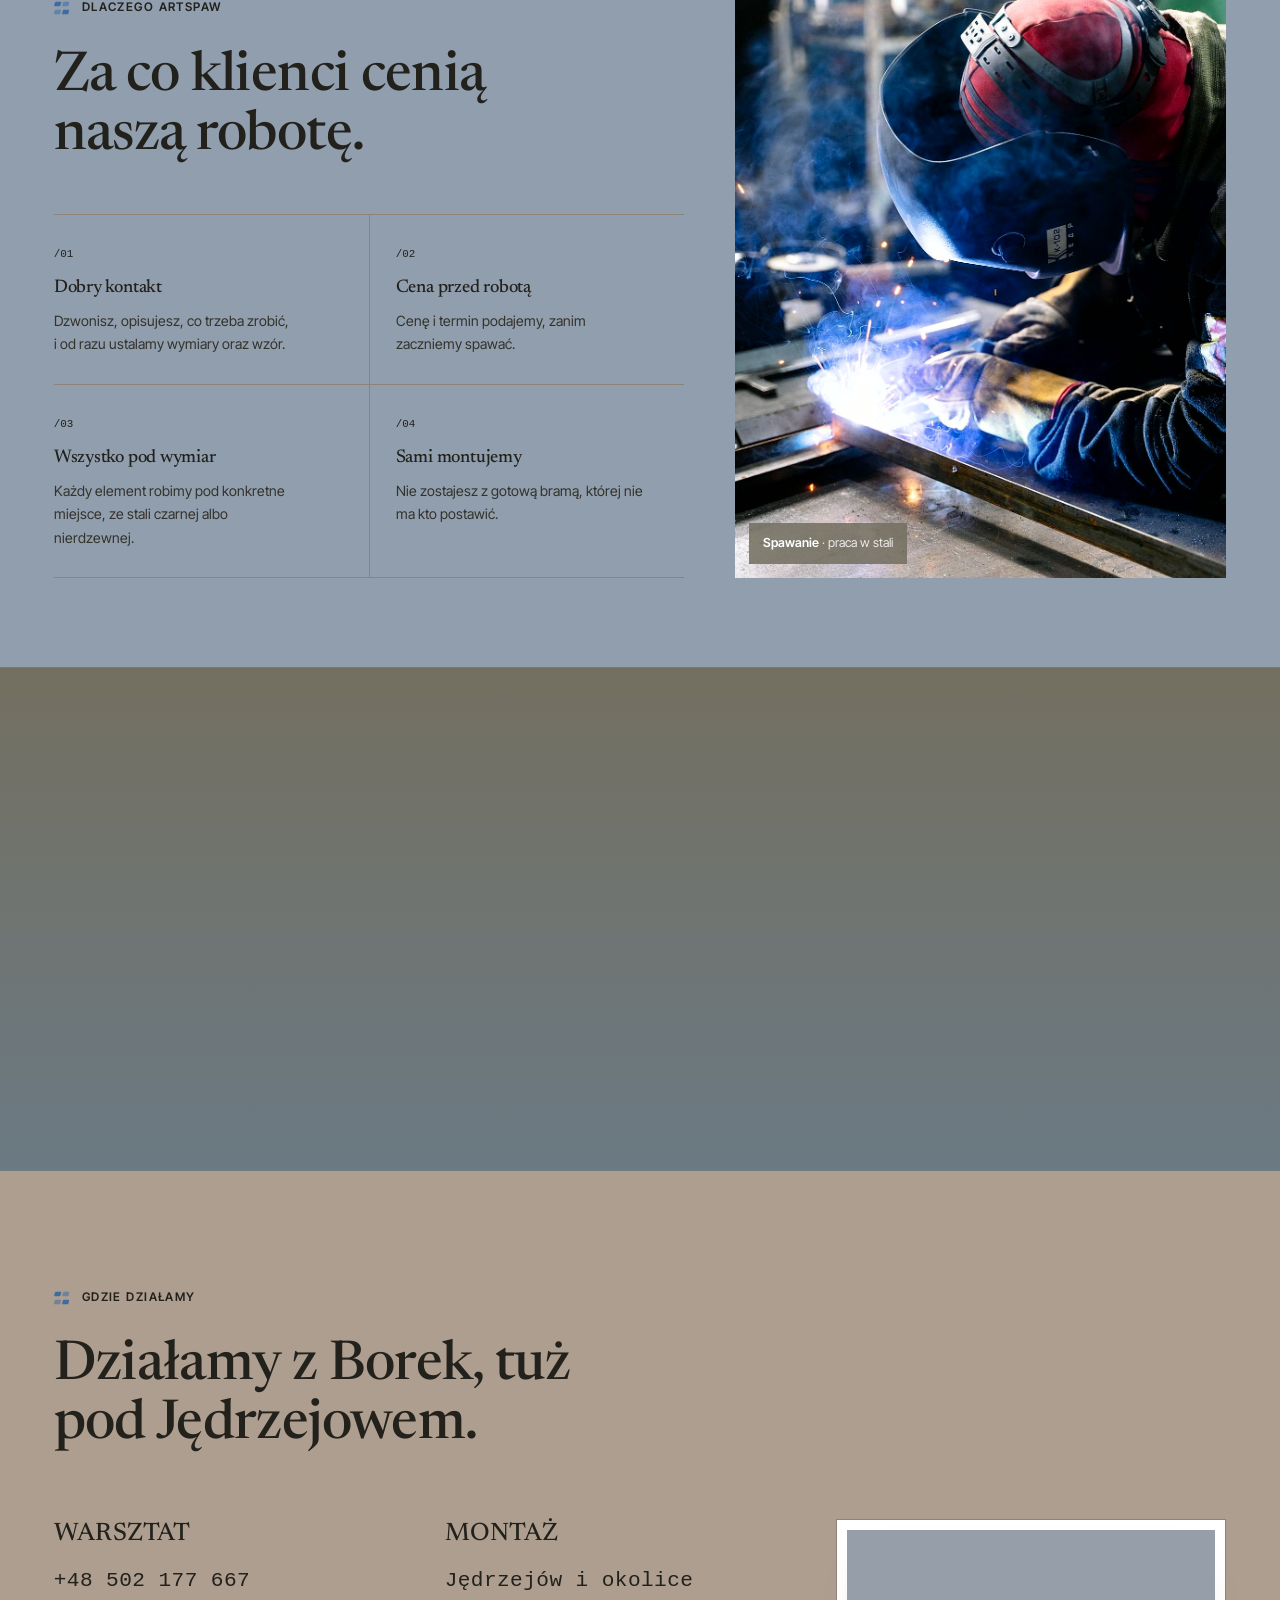
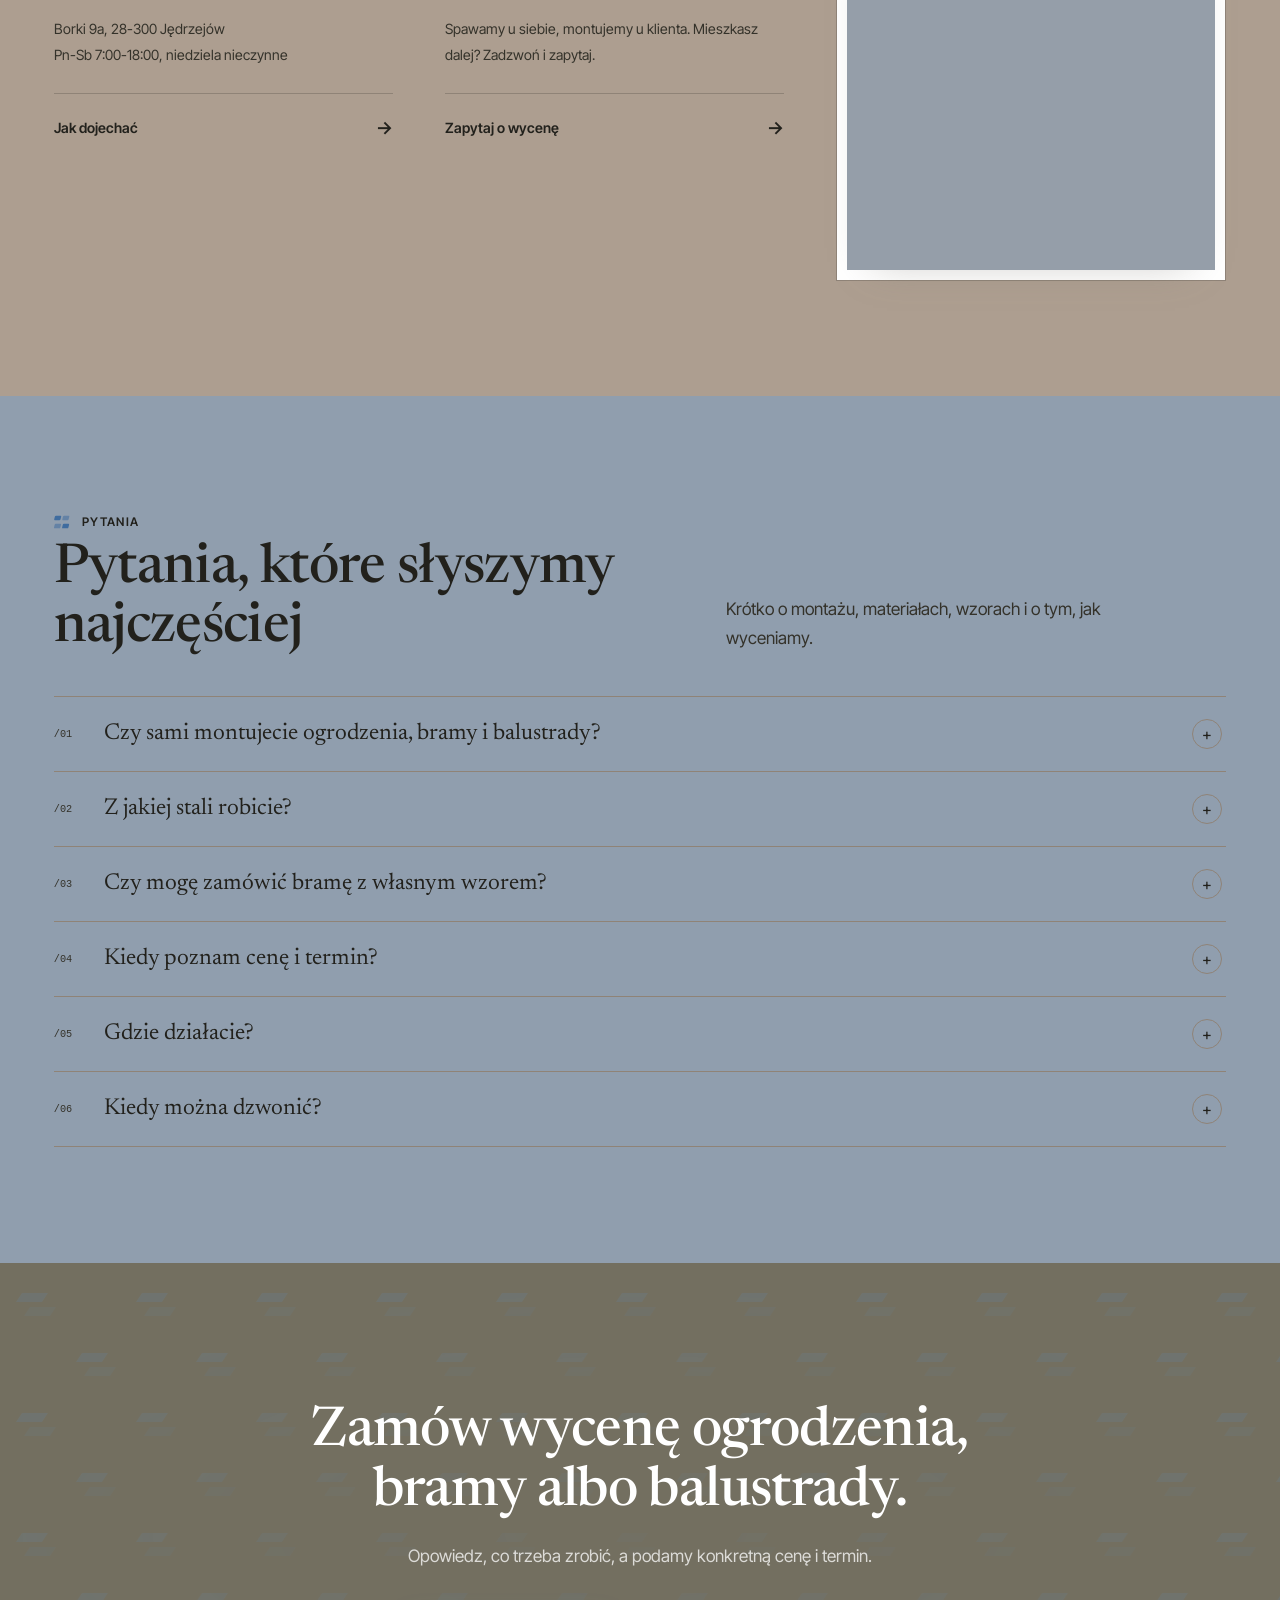
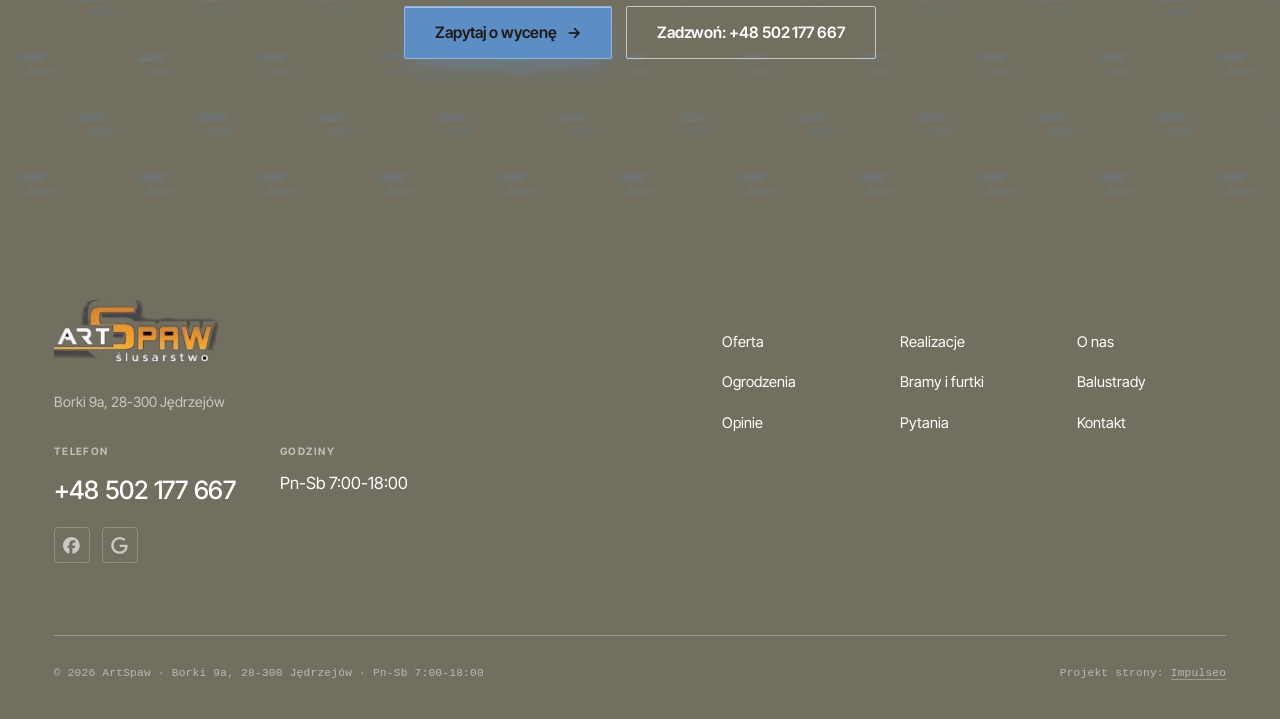
==== commit 505df7ec: "Harbor haze dosłownie: tła sekcji w #AD9E90 i #909EAE, ciemne pasy i stopka #736F60, przyciski #5C8D" ====
--- a/index.html
+++ b/index.html
@@ -22,7 +22,7 @@
 <link rel="preconnect" href="https://fonts.gstatic.com" crossorigin>
 <link href="https://fonts.googleapis.com/css2?family=Inter+Tight:wght@400;500;600;700&amp;family=Newsreader:ital,opsz,wght@0,6..72,400..600;1,6..72,500..800&amp;display=swap" rel="stylesheet">
 <link rel="stylesheet" href="assets/styles.css?v=20261117">
-<meta name="theme-color" content="#1c1b17">
+<meta name="theme-color" content="#736F60">
 </head>
 <body class="home">
 
--- a/assets/styles.css
+++ b/assets/styles.css
@@ -7,21 +7,22 @@
   --ink:#22211c;
   --ink-deep:#1c1b17;
   --ink-panel:#26251f;
-  --ink-body:#403e36;
-  --slate:#736F60;
-  --slate-soft:#6b6759;
-  --rule-dark:#4b4f53;
-  --line:#ddd5cb;
-  --paper:#f8f6f2;
-  --paper-2:#f1ece5;
-  --paper-3:#e9e2d8;
-  --cream:#efe7dc;
+  --ink-body:#2b2a24;
+  --slate:#34322a;
+  --slate-soft:#34322a;
+  --rule-dark:#909EAE;
+  --line:#8f8377;
+  --paper:#AD9E90;
+  --paper-2:#909EAE;
+  --paper-3:#909EAE;
+  --cream:#909EAE;
   --accent:#5C8DC5;
-  --accent-d:#4a78ae;
-  --accent-t:#3f6c9f;
-  --accent-l:#a3c2e4;
+  --accent-d:#736F60;
+  --accent-t:#22211c;
+  --accent-l:#5C8DC5;
   --accent-soft:rgba(92,141,197,.28);
-  --dark:#1c1b17;
+  --dark:#736F60;
+  --h-slate:#909EAE;--h-blue:#5C8DC5;--h-taupe:#AD9E90;--h-olive:#736F60;
 
   --f-display:"Newsreader",Georgia,"Times New Roman",serif;
   --f-sans:"Inter Tight",system-ui,-apple-system,"Segoe UI",Roboto,Arial,sans-serif;
@@ -62,7 +63,7 @@
 .muted{color:var(--slate)}
 .sr-only{position:absolute;width:1px;height:1px;padding:0;margin:-1px;overflow:hidden;clip:rect(0,0,0,0);border:0}
 :focus-visible{outline:2px solid var(--accent);outline-offset:3px}
-.skip{position:absolute;left:-999px;top:8px;z-index:200;background:var(--ink);color:#fff;padding:10px 16px}
+.skip{position:absolute;left:-999px;top:8px;z-index:200;background:var(--h-olive);color:#fff;padding:10px 16px}
 .skip:focus{left:8px}
 
 /* ---------- etykieta sekcji (znak + kapitaliki) ---------- */
@@ -87,10 +88,10 @@
   font-weight:600;font-size:.98rem;line-height:1.1;padding:17px 30px;border:1.5px solid transparent;
   border-radius:2px;cursor:pointer;white-space:nowrap;letter-spacing:-.005em}
 .btn .arr{transition:transform var(--dur) var(--ease)}
-.btn-accent{background:linear-gradient(135deg,var(--accent-l) 0%,#7aa4d3 55%,var(--accent) 100%);color:var(--ink-deep);
+.btn-accent{background:linear-gradient(135deg,var(--accent-l) 0%,#5C8DC5 55%,var(--accent) 100%);color:var(--ink-deep);
   border-color:rgba(255,255,255,.35);box-shadow:0 10px 28px -10px rgba(92,141,197,.75),inset 0 1px 0 rgba(255,255,255,.45)}
 .btn-ghost{background:transparent;color:#fff;border-color:rgba(255,255,255,.9)}
-.btn-dark{background:var(--ink);color:#fff;border-color:var(--ink)}
+.btn-dark{background:var(--h-olive);color:#fff;border-color:var(--ink)}
 .btn-line{background:transparent;color:var(--ink);border-color:var(--ink)}
 .btn-sm{padding:12px 20px;font-size:.88rem}
 .btn-caps{text-transform:uppercase;letter-spacing:.06em;font-size:.8rem;padding:16px 34px}
@@ -101,9 +102,9 @@
 
 /* ---------- pływający pasek (szkło, morski) ---------- */
 .nav{position:fixed;top:12px;left:12px;right:12px;z-index:80;height:var(--nav-h);border-radius:14px;
-  background:linear-gradient(135deg,rgba(30,40,54,.86) 0%,rgba(20,26,36,.80) 58%,rgba(20,26,36,.84) 100%);
+  background:linear-gradient(135deg,rgba(115,111,96,.86) 0%,rgba(115,111,96,.80) 58%,rgba(115,111,96,.84) 100%);
   -webkit-backdrop-filter:saturate(150%) blur(14px);backdrop-filter:saturate(150%) blur(14px);
-  box-shadow:0 1px 0 rgba(255,255,255,.14) inset,0 2px 8px rgba(20,26,36,.12),0 16px 40px rgba(20,26,36,.18);
+  box-shadow:0 1px 0 rgba(255,255,255,.14) inset,0 2px 8px rgba(115,111,96,.12),0 16px 40px rgba(115,111,96,.18);
   transition:transform .55s var(--ease),opacity .45s var(--ease)}
 .nav-inner{height:100%;display:flex;align-items:center;gap:var(--space-6);max-width:none;padding:0 14px 0 20px}
 .brand{display:flex;align-items:center;flex:none}
@@ -135,16 +136,16 @@
 
 /* ---------- HERO (strona główna) ---------- */
 .hero-sw{padding:0;min-height:min(100svh,1000px);display:flex;flex-direction:column;color:#fff;overflow:hidden;
-  isolation:isolate;background:#2f4a6b}
+  isolation:isolate;background:var(--h-olive)}
 .hero-sw > .hs-photo{position:absolute;inset:0;width:100%;height:100%;object-fit:cover;object-position:62% 50%;z-index:-3}
 .hero-sw::before{content:"";position:absolute;inset:0;z-index:-2;background:#5C8DC5;mix-blend-mode:multiply;opacity:.62}
 .hero-sw::after{content:"";position:absolute;inset:0;z-index:-1;background:
-  linear-gradient(180deg,rgba(30,40,54,.92) 0%,rgba(30,40,54,.62) 24%,rgba(30,40,54,.18) 40%,rgba(30,40,54,0) 54%),
-  linear-gradient(90deg,rgba(30,40,54,.90) 0%,rgba(52,74,102,.62) 40%,rgba(92,141,197,.10) 78%,rgba(92,141,197,0) 100%)}
+  linear-gradient(180deg,rgba(115,111,96,.92) 0%,rgba(115,111,96,.62) 24%,rgba(115,111,96,.18) 40%,rgba(115,111,96,0) 54%),
+  linear-gradient(90deg,rgba(115,111,96,.90) 0%,rgba(92,141,197,.62) 40%,rgba(92,141,197,.10) 78%,rgba(92,141,197,0) 100%)}
 .wordmark,.hero-nav,.hs-body{width:100%;max-width:var(--wrap);margin-left:auto;margin-right:auto}
 .wordmark{display:block;padding:clamp(10px,1.6vw,22px) var(--gut) 0;line-height:0}
 .wordmark svg{width:100%;height:auto;display:block;overflow:visible}
-.wordmark text{font-family:var(--f-display);font-style:italic;font-weight:800;fill:var(--cream);letter-spacing:0;text-shadow:0 2px 28px rgba(16,22,30,.55)}
+.wordmark text{font-family:var(--f-display);font-style:italic;font-weight:800;fill:#fff;letter-spacing:0;text-shadow:0 2px 28px rgba(115,111,96,.55)}
 .hero-nav{display:flex;align-items:center;gap:var(--space-6);padding:clamp(10px,1.6vw,22px) var(--gut) 0}
 .hero-nav .hn-links{display:flex;gap:clamp(22px,3vw,48px);margin-right:auto}
 .hero-nav .hn-links a{font-size:.9rem;font-weight:500;color:#fff;position:relative;padding:6px 0}
@@ -152,11 +153,11 @@
 .hero-nav .hn-links a:hover::after{width:100%}
 .hs-body{flex:1;display:flex;align-items:center;padding:clamp(24px,3.2vw,46px) var(--gut) clamp(32px,3.6vw,52px)}
 .hs-copy{max-width:760px}
-.hs-copy h1{color:#fff;font-weight:500;text-shadow:0 2px 24px rgba(18,24,33,.45)}
-.hs-copy p{text-shadow:0 1px 14px rgba(18,24,33,.55);margin-top:22px;max-width:52ch;font-size:clamp(1rem,.95rem + .2vw,1.12rem);color:rgba(255,255,255,.92)}
+.hs-copy h1{color:#fff;font-weight:500;text-shadow:0 2px 24px rgba(115,111,96,.45)}
+.hs-copy p{text-shadow:0 1px 14px rgba(115,111,96,.55);margin-top:22px;max-width:52ch;font-size:clamp(1rem,.95rem + .2vw,1.12rem);color:rgba(255,255,255,.92)}
 .hs-actions{display:flex;flex-wrap:wrap;gap:14px;margin-top:34px}
-.hs-actions .btn-ghost{background:rgba(30,40,54,.5);-webkit-backdrop-filter:blur(4px);backdrop-filter:blur(4px)}
-.hero-trust{background:rgba(28,27,23,.94);border-top:1px solid rgba(255,255,255,.06)}
+.hs-actions .btn-ghost{background:rgba(115,111,96,.5);-webkit-backdrop-filter:blur(4px);backdrop-filter:blur(4px)}
+.hero-trust{background:rgba(115,111,96,.94);border-top:1px solid rgba(255,255,255,.06)}
 .hero-trust .wrap{display:flex;align-items:center;gap:clamp(20px,4vw,64px);padding-top:18px;padding-bottom:18px}
 .ht-item{display:flex;align-items:baseline;gap:10px;color:#fff;white-space:nowrap}
 .ht-item .v{font-size:1.06rem;font-weight:500;letter-spacing:-.01em}
@@ -168,15 +169,15 @@
 
 /* ---------- nagłówek podstron ---------- */
 .pagehead{padding:calc(var(--nav-h) + 12px + clamp(64px,8vw,110px)) 0 clamp(56px,7vw,96px);color:#fff;isolation:isolate;
-  overflow:hidden;background:#2f4a6b}
+  overflow:hidden;background:var(--h-olive)}
 .pagehead > img{position:absolute;inset:0;width:100%;height:100%;object-fit:cover;z-index:-3}
 .pagehead::before{content:"";position:absolute;inset:0;z-index:-2;background:#5C8DC5;mix-blend-mode:multiply;opacity:.62}
 .pagehead::after{content:"";position:absolute;inset:0;z-index:-1;background:
-  linear-gradient(90deg,rgba(30,40,54,.94) 0%,rgba(48,68,94,.78) 50%,rgba(92,141,197,.18) 100%)}
+  linear-gradient(90deg,rgba(115,111,96,.94) 0%,rgba(92,141,197,.78) 50%,rgba(92,141,197,.18) 100%)}
 .pagehead .eyebrow{color:#e9eff7}
 .pagehead .eyebrow::before{filter:brightness(2.4) saturate(.6)}
-.pagehead h1{color:#fff;margin-top:18px;max-width:16ch;text-shadow:0 2px 24px rgba(18,24,33,.4)}
-.pagehead p{margin-top:20px;max-width:56ch;color:#fff;text-shadow:0 1px 14px rgba(18,24,33,.6)}
+.pagehead h1{color:#fff;margin-top:18px;max-width:16ch;text-shadow:0 2px 24px rgba(115,111,96,.4)}
+.pagehead p{margin-top:20px;max-width:56ch;color:#fff;text-shadow:0 1px 14px rgba(115,111,96,.6)}
 .crumbs{font-family:var(--f-mono);font-size:.72rem;letter-spacing:.06em;text-transform:uppercase;color:rgba(255,255,255,.7);margin-bottom:22px}
 .crumbs a:hover{color:#fff}
 
@@ -194,11 +195,11 @@
 .about .fig{margin-top:clamp(0px,4vw,60px)}
 
 /* ---------- OPINIE ---------- */
-.reviews{background:#fff}
+.reviews{background:var(--h-slate)}
 .rev-grid{display:grid;grid-template-columns:1fr 1fr;gap:clamp(40px,7vw,110px);align-items:start}
 .rev-left h2{margin-top:22px;max-width:13ch}
 .big-quote{margin:clamp(36px,5vw,56px) 0 0;position:relative}
-.big-quote::before{content:"\201D";display:block;font-family:var(--f-display);font-size:2.6rem;line-height:.6;color:var(--accent);height:24px}
+.big-quote::before{content:"\201D";display:block;font-family:var(--f-display);font-size:2.6rem;line-height:.6;color:var(--ink);height:24px}
 .big-quote blockquote{margin:0;font-family:var(--f-sans);font-size:clamp(1.35rem,1.1rem + .9vw,1.85rem);line-height:1.38;
   letter-spacing:-.02em;color:var(--ink);max-width:22ch}
 .big-quote figcaption{margin-top:20px;font-size:.84rem;color:var(--slate)}
@@ -210,7 +211,7 @@
 .rating svg.g{width:22px;height:22px}
 .rating .score{font-family:var(--f-sans);font-size:2.2rem;font-weight:600;letter-spacing:-.03em;color:var(--ink);line-height:1}
 .rating .meta{display:grid;gap:2px;font-size:.76rem;color:var(--slate)}
-.stars{display:inline-flex;gap:2px;color:var(--accent);line-height:1}
+.stars{display:inline-flex;gap:2px;color:var(--ink);line-height:1}
 .stars svg{width:13px;height:13px;display:block}
 .rating a:hover{color:var(--ink)}
 .rev-list{margin-top:42px}
@@ -226,7 +227,7 @@
 .rev-list .more:hover{color:var(--accent-t)}
 
 /* ---------- REALIZACJE (ciemna sekcja z podglądem) ---------- */
-.proof{background:var(--ink-deep);color:rgba(255,255,255,.78);overflow:hidden}
+.proof{background:var(--h-olive);color:rgba(255,255,255,.78);overflow:hidden}
 .proof::before{content:"";position:absolute;inset:0;pointer-events:none;opacity:.5;background-image:var(--pattern);background-size:120px 120px;
   -webkit-mask-image:linear-gradient(180deg,#000 0%,rgba(0,0,0,.35) 30%,transparent 60%);mask-image:linear-gradient(180deg,#000 0%,rgba(0,0,0,.35) 30%,transparent 60%)}
 .proof .wrap{position:relative}
@@ -234,21 +235,21 @@
 .proof-head{display:grid;grid-template-columns:1.4fr 1fr;gap:var(--space-7);align-items:end;margin-bottom:36px}
 .proof-head .side{font-size:.92rem;color:rgba(255,255,255,.7);max-width:40ch}
 .viewer{display:grid;grid-template-columns:1fr 320px;gap:22px}
-.v-stage{position:relative;overflow:hidden;background:#151410;aspect-ratio:16/10}
+.v-stage{position:relative;overflow:hidden;background:var(--h-olive);aspect-ratio:16/10}
 .v-stage img{position:absolute;inset:0;width:100%;height:100%;object-fit:cover;opacity:0;transition:opacity .7s var(--ease)}
 .v-stage img.on{opacity:1}
 .v-tag{position:absolute;left:14px;top:14px;z-index:2;font-family:var(--f-mono);font-size:.66rem;letter-spacing:.08em;text-transform:uppercase;
-  background:rgba(28,27,23,.82);color:#fff;padding:6px 10px}
+  background:rgba(115,111,96,.82);color:#fff;padding:6px 10px}
 .v-meta{display:flex;justify-content:space-between;margin-top:14px;font-family:var(--f-mono);font-size:.7rem;color:rgba(255,255,255,.55);letter-spacing:.04em}
 .v-thumbs{display:grid;grid-template-columns:repeat(3,1fr);gap:12px;margin-top:18px}
 .v-thumb{position:relative;min-height:72px;border:1px solid var(--rule-dark);border-top:2px solid var(--rule-dark);padding:0;cursor:pointer;
-  background:var(--ink-panel);text-align:left;color:rgba(255,255,255,.72);transition:border-color .35s ease,color .35s ease,background .35s ease}
+  background:var(--h-olive);text-align:left;color:rgba(255,255,255,.72);transition:border-color .35s ease,color .35s ease,background .35s ease}
 .v-thumb span{display:block;padding:12px 14px;font-size:.88rem;font-weight:600;line-height:1.25}
 .v-thumb small{display:block;font-family:var(--f-mono);font-size:.62rem;letter-spacing:.08em;opacity:.7;font-weight:400;margin-bottom:4px}
-.v-thumb:hover{color:#fff;background:#2a2923}
+.v-thumb:hover{color:#fff;background:var(--h-olive)}
 .v-thumb.on{border-top-color:var(--accent-l);color:#fff}
 .v-panel{border:1px solid var(--rule-dark);padding:26px 24px;display:flex;flex-direction:column}
-.v-panel .vp-job{font-family:var(--f-mono);font-size:.72rem;letter-spacing:.08em;text-transform:uppercase;color:var(--accent-l);
+.v-panel .vp-job{font-family:var(--f-mono);font-size:.72rem;letter-spacing:.08em;text-transform:uppercase;color:#fff;
   padding-bottom:18px;border-bottom:1px solid var(--rule-dark)}
 .v-panel dl{margin:0}
 .v-panel dl div{padding:16px 0;border-bottom:1px solid var(--rule-dark)}
@@ -263,7 +264,7 @@
 .work-acts{display:flex;justify-content:center;flex-wrap:wrap;gap:12px;margin-top:30px}
 .strip3d{display:flex;justify-content:center;align-items:center;gap:clamp(8px,1.4vw,18px);margin-top:clamp(36px,5vw,60px);
   perspective:1400px;padding:0 var(--gut)}
-.strip3d figure{margin:0;flex:none;overflow:hidden;background:var(--paper-3);box-shadow:0 26px 40px -26px rgba(28,27,23,.45)}
+.strip3d figure{margin:0;flex:none;overflow:hidden;background:var(--paper-3);box-shadow:0 26px 40px -26px rgba(115,111,96,.45)}
 .strip3d img{width:100%;height:100%;object-fit:cover}
 .strip3d figure:nth-child(1){width:16vw;height:20vw;transform:rotateY(30deg);transform-origin:right center}
 .strip3d figure:nth-child(2){width:13vw;height:14vw;transform:rotateY(16deg)}
@@ -272,32 +273,32 @@
 .strip3d figure:nth-child(5){width:16vw;height:20vw;transform:rotateY(-30deg);transform-origin:left center}
 
 /* ---------- okno na nieruchome zdjęcie (clip-path + fixed: działa też na iPhonie) ---------- */
-.stopklatka{position:relative;padding:0;height:clamp(300px,56vh,580px);overflow:hidden;clip-path:inset(0);background:var(--ink-deep)}
+.stopklatka{position:relative;padding:0;height:clamp(300px,56vh,580px);overflow:hidden;clip-path:inset(0);background:var(--h-olive)}
 .stopklatka .stk-bg{position:fixed;inset:0;background-size:cover;background-position:center;will-change:transform}
-.stopklatka::after{content:"";position:absolute;inset:0;background:linear-gradient(180deg,rgba(28,27,23,.25),rgba(47,74,107,.35))}
+.stopklatka::after{content:"";position:absolute;inset:0;background:linear-gradient(180deg,rgba(115,111,96,.25),rgba(92,141,197,.35))}
 @media (max-width:700px){.stopklatka{height:46vh}}
 @supports not (clip-path: inset(0)){.stopklatka .stk-bg{position:absolute}}
 
 /* ---------- WYCENA (karty jak paragon) ---------- */
-.quote{background:#fff}
+.quote{background:var(--h-slate)}
 .quote-grid{display:grid;grid-template-columns:1fr 1.05fr;gap:clamp(40px,6vw,90px);align-items:center}
 .quote-copy h2{margin-top:22px;max-width:13ch}
 .quote-copy p{margin-top:28px;color:var(--slate);max-width:48ch}
 .quote-copy .btn{margin-top:32px}
 .receipts{position:relative;min-height:500px}
-.rc-dark{position:absolute;right:0;top:0;width:min(420px,78%);background:var(--ink-panel);color:#fff;padding:26px 28px;
+.rc-dark{position:absolute;right:0;top:0;width:min(420px,78%);background:var(--h-olive);color:#fff;padding:26px 28px;
   transform:rotate(1.5deg);box-shadow:0 24px 50px -24px rgba(0,0,0,.55)}
 .rc-dark .mono{color:rgba(255,255,255,.6)}
 .rc-dark .rc-line{display:flex;justify-content:space-between;align-items:baseline;gap:16px;margin-top:22px;padding-bottom:16px;border-bottom:1px solid var(--rule-dark)}
 .rc-dark .rc-line span{font-size:.9rem;color:rgba(255,255,255,.75)}
 .rc-dark .rc-line b{font-family:var(--f-mono);font-size:1.15rem;color:#fff;font-weight:600;white-space:nowrap}
 .rc-dark small{display:block;margin-top:12px;font-family:var(--f-mono);font-size:.64rem;color:rgba(255,255,255,.45)}
-.rc-cream{position:absolute;left:0;bottom:0;width:min(470px,86%);background:var(--cream);color:var(--ink);padding:28px 30px 30px;
-  transform:rotate(-1.2deg);box-shadow:0 30px 60px -28px rgba(28,27,23,.5)}
+.rc-cream{position:absolute;left:0;bottom:0;width:min(470px,86%);background:var(--h-taupe);color:var(--ink);padding:28px 30px 30px;
+  transform:rotate(-1.2deg);box-shadow:0 30px 60px -28px rgba(115,111,96,.5)}
 .rc-cream .mono{color:var(--accent-t)}
 .rc-cream ul{list-style:none;margin:18px 0 0;padding:0;font-family:var(--f-mono);font-size:.78rem}
 .rc-cream li{display:flex;align-items:baseline;gap:8px;padding:6px 0}
-.rc-cream li .dots{flex:1;border-bottom:1px dotted rgba(34,33,28,.35);transform:translateY(-3px)}
+.rc-cream li .dots{flex:1;border-bottom:1px dotted rgba(115,111,96,.35);transform:translateY(-3px)}
 .rc-cream li b{font-weight:500;white-space:nowrap}
 .rc-cream .rc-total{display:flex;justify-content:space-between;align-items:baseline;margin-top:18px;padding-top:16px;border-top:2px solid var(--ink)}
 .rc-cream .rc-total span{font-family:var(--f-mono);font-size:.8rem;font-weight:700}
@@ -305,9 +306,9 @@
 .rc-note{position:absolute;right:0;bottom:-34px;font-family:var(--f-mono);font-size:.64rem;color:var(--slate-soft)}
 
 /* ---------- OFERTA (dwie karty + kafelki) ---------- */
-.services{background:var(--paper-2)}
+.services{background:var(--h-taupe)}
 .sv-grid{display:grid;grid-template-columns:1fr 1fr;gap:22px}
-.sv-card{background:#fff;border:1px solid var(--line);display:flex;flex-direction:column}
+.sv-card{background:var(--h-slate);border:1px solid var(--line);display:flex;flex-direction:column}
 .sv-top{padding:28px 28px 32px}
 .sv-top .ph{overflow:hidden}
 .sv-top .ph img{width:100%;height:auto;aspect-ratio:2/1;object-fit:cover;transition:transform var(--img-dur) var(--img-ease),filter var(--img-dur) var(--img-ease);filter:var(--img-rest)}
@@ -333,7 +334,7 @@
 .sv-foot a:hover{color:var(--ink)}
 
 /* ---------- DLACZEGO MY ---------- */
-.why{background:#fff;padding-top:clamp(56px,7vw,96px);padding-bottom:clamp(56px,7vw,96px)}
+.why{background:var(--h-slate);padding-top:clamp(56px,7vw,96px);padding-bottom:clamp(56px,7vw,96px)}
 .why-grid{display:grid;grid-template-columns:1fr .78fr;gap:clamp(40px,4vw,60px);align-items:stretch}
 .why-copy h2{margin-top:22px;max-width:15ch}
 .why-list{display:grid;grid-template-columns:1fr 1fr;margin-top:clamp(32px,4vw,48px);border-top:1px solid var(--line);border-bottom:1px solid var(--line)}
@@ -345,11 +346,11 @@
 .why-item p{margin-top:10px;font-size:.88rem;color:var(--slate);max-width:32ch}
 .why-photo{position:relative;overflow:hidden;min-height:420px}
 .why-photo img{position:absolute;inset:0;width:100%;height:100%;object-fit:cover}
-.why-photo .cap{position:absolute;left:14px;bottom:14px;background:rgba(28,27,23,.86);color:#fff;font-size:.78rem;font-weight:600;padding:10px 14px}
+.why-photo .cap{position:absolute;left:14px;bottom:14px;background:rgba(115,111,96,.86);color:#fff;font-size:.78rem;font-weight:600;padding:10px 14px}
 .why-photo .cap span{font-weight:400;opacity:.85}
 
 /* ---------- OBSZAR ---------- */
-.area{background:var(--paper-2)}
+.area{background:var(--h-taupe)}
 .area h2{margin-top:22px;max-width:17ch}
 .area-grid{display:grid;grid-template-columns:1fr 1fr 1.15fr;gap:clamp(28px,4vw,56px);margin-top:clamp(40px,5vw,64px);align-items:start}
 .area-col h3{font-size:clamp(1.3rem,1.1rem + .6vw,1.6rem);text-transform:uppercase;letter-spacing:.01em}
@@ -360,12 +361,12 @@
   font-size:.88rem;font-weight:600;color:var(--ink)}
 .area-col .row-link span{color:var(--accent-t);font-size:1.15rem;transition:transform var(--dur) var(--ease)}
 .area-col .row-link:hover span{transform:translateX(4px)}
-.map{width:100%;height:340px;border:0;display:block;background:#e8e2d9;box-shadow:0 18px 40px -26px rgba(28,27,23,.4);filter:grayscale(.35) contrast(1.02)}
+.map{width:100%;height:340px;border:0;display:block;background:var(--h-slate);box-shadow:0 18px 40px -26px rgba(115,111,96,.4);filter:grayscale(.35) contrast(1.02)}
 .map-card{background:#fff;padding:10px;border:1px solid var(--line)}
 .map-wide{height:clamp(320px,42vw,480px)}
 
 /* ---------- FAQ ---------- */
-.faq{background:#fff}
+.faq{background:var(--h-slate)}
 .faq-list{margin-top:clamp(24px,3vw,40px);border-top:1px solid var(--line)}
 .faq-row{border-bottom:1px solid var(--line)}
 .faq-row summary{list-style:none;display:grid;grid-template-columns:44px 1fr 34px;align-items:center;gap:6px;cursor:pointer;padding:22px 0}
@@ -379,7 +380,7 @@
 .faq-row .a{padding:0 50px 26px 50px;color:var(--slate);max-width:min(100%,68ch)}
 
 /* ---------- CTA (ciemne, z deseniem) ---------- */
-.cta{background:var(--ink-deep);color:rgba(255,255,255,.75);text-align:center;overflow:hidden;padding:clamp(96px,11vw,160px) 0}
+.cta{background:var(--h-olive);color:rgba(255,255,255,.75);text-align:center;overflow:hidden;padding:clamp(96px,11vw,160px) 0}
 .cta::before{content:"";position:absolute;inset:0;background-image:var(--pattern);background-size:120px 120px;opacity:.9;
   -webkit-mask-image:radial-gradient(ellipse 70% 60% at 50% 50%,rgba(0,0,0,.25) 0%,#000 75%);mask-image:radial-gradient(ellipse 70% 60% at 50% 50%,rgba(0,0,0,.25) 0%,#000 75%)}
 .cta .wrap{position:relative}
@@ -390,7 +391,7 @@
 :root{--pattern:url("data:image/svg+xml,%3Csvg xmlns='http://www.w3.org/2000/svg' width='120' height='120' viewBox='0 0 120 120'%3E%3Cg fill='%235C8DC5' fill-opacity='.16'%3E%3Cpath d='M22 30h26l-6 9H16z'/%3E%3Cpath d='M30 44h26l-6 9H24z' fill-opacity='.09'/%3E%3Cpath d='M82 90h26l-6 9H76z'/%3E%3Cpath d='M90 104h26l-6 9H84z' fill-opacity='.09'/%3E%3C/g%3E%3C/svg%3E")}
 
 /* ---------- STOPKA ---------- */
-footer{background:var(--ink-deep);color:rgba(255,255,255,.62);padding:clamp(64px,8vw,100px) 0 36px}
+footer{background:var(--h-olive);color:rgba(255,255,255,.62);padding:clamp(64px,8vw,100px) 0 36px}
 .foot-grid{display:grid;grid-template-columns:1.2fr 1fr;gap:var(--space-8);align-items:start}
 .foot-logo{height:62px;width:auto}
 .foot-addr{margin-top:28px;font-size:.88rem}
@@ -433,7 +434,7 @@
 .tile{break-inside:avoid;margin:0 0 18px;position:relative;overflow:hidden;background:var(--paper-3)}
 .tile img{width:100%;height:auto;transition:transform var(--img-dur) var(--img-ease),filter var(--img-dur) var(--img-ease);filter:var(--img-rest)}
 .tile:hover img{transform:scale(var(--img-zoom));filter:var(--img-hot)}
-.tile .cap{position:absolute;left:12px;bottom:12px;background:rgba(28,27,23,.84);color:#fff;font-size:.74rem;font-weight:600;padding:7px 11px}
+.tile .cap{position:absolute;left:12px;bottom:12px;background:rgba(115,111,96,.84);color:#fff;font-size:.74rem;font-weight:600;padding:7px 11px}
 .tile .cap.real{background:var(--accent-d)}
 
 /* ---------- podstrony: kontakt ---------- */
@@ -444,12 +445,12 @@
 .info-row .val{font-size:1.05rem;color:var(--ink)}
 .info-row a.val{color:var(--accent-t);font-weight:600}
 .info-row a.val:hover{color:var(--ink)}
-.call-card{background:var(--ink-deep);color:rgba(255,255,255,.75);padding:clamp(30px,4vw,48px);position:relative;overflow:hidden}
+.call-card{background:var(--h-olive);color:rgba(255,255,255,.75);padding:clamp(30px,4vw,48px);position:relative;overflow:hidden}
 .call-card::before{content:"";position:absolute;inset:0;background-image:var(--pattern);background-size:120px 120px;opacity:.7}
 .call-card > *{position:relative}
 .call-card h2{color:#fff;font-size:clamp(1.8rem,1.4rem + 1.4vw,2.6rem)}
 .call-card p{margin-top:16px;max-width:42ch}
-.call-card .tel-big{display:block;margin-top:26px;font-family:var(--f-mono);font-size:clamp(1.4rem,1.1rem + 1vw,2rem);color:var(--accent-l)}
+.call-card .tel-big{display:block;margin-top:26px;font-family:var(--f-mono);font-size:clamp(1.4rem,1.1rem + 1vw,2rem);color:#fff}
 .call-card .btn{margin-top:26px}
 
 /* ---------- dolny pasek na telefonie ---------- */
@@ -461,13 +462,13 @@
 
 /* ---------- licznik ważności dema ---------- */
 .demo-wazne{position:fixed;top:calc(var(--nav-h) + 26px);right:14px;z-index:95;display:inline-flex;align-items:center;gap:.45em;
-  background:rgba(28,27,23,.84);color:#fff;font-size:.72rem;font-weight:600;letter-spacing:.01em;padding:.42em .8em .42em .62em;
+  background:rgba(115,111,96,.84);color:#fff;font-size:.72rem;font-weight:600;letter-spacing:.01em;padding:.42em .8em .42em .62em;
   border-radius:999px;-webkit-backdrop-filter:saturate(140%) blur(8px);backdrop-filter:saturate(140%) blur(8px);border:1px solid rgba(255,255,255,.14);
   box-shadow:0 10px 24px -14px rgba(0,0,0,.6);pointer-events:none;opacity:0;transform:translateY(-10px);
   transition:opacity .7s var(--ease),transform .7s var(--ease)}
 .demo-wazne.is-on{opacity:1;transform:none}
 .demo-wazne .dw-ico{flex:none;opacity:.85}
-.demo-wazne b{font-weight:700;font-variant-numeric:tabular-nums;color:var(--accent-l)}
+.demo-wazne b{font-weight:700;font-variant-numeric:tabular-nums;color:var(--ink)}
 .demo-wazne .dw-zeg{font-variant-numeric:tabular-nums;opacity:.72;margin-left:.15em}
 .demo-wazne.is-pilne{background:rgba(150,32,28,.9)}
 .demo-wazne .dw-pilne{color:#FFE0DE}
@@ -509,7 +510,7 @@
   .nav-cta{margin-left:auto}
   .nav-cta + .nav-toggle{margin-left:0}
   .nav-links{display:none;position:absolute;top:calc(100% + 8px);left:0;right:0;margin:0;flex-direction:column;align-items:stretch;gap:0;
-    background:var(--ink-panel);border-radius:14px;padding:10px 18px 18px;box-shadow:0 24px 40px -20px rgba(0,0,0,.6)}
+    background:var(--h-olive);border-radius:14px;padding:10px 18px 18px;box-shadow:0 24px 40px -20px rgba(0,0,0,.6)}
   .nav-links.open{display:flex}
   .nav-links a{padding:14px 2px;border-bottom:1px solid var(--rule-dark);font-size:1rem}
   .nav-links a::after{display:none}
@@ -521,7 +522,7 @@
   .sticky-call.schowany{transform:translateY(110%);opacity:0;pointer-events:none}
   .sticky-call a{padding:15px 8px;display:flex;align-items:center;justify-content:center;gap:8px;font-weight:700;font-size:.95rem}
   .sc-call{background:linear-gradient(135deg,var(--accent-l),var(--accent));color:var(--ink-deep)}
-  .sc-quote{background:var(--ink-deep);color:#fff}
+  .sc-quote{background:var(--h-olive);color:#fff}
   body{padding-bottom:calc(54px + env(safe-area-inset-bottom,0px))}
   .demo-wazne{top:auto;bottom:70px;right:10px}
 }
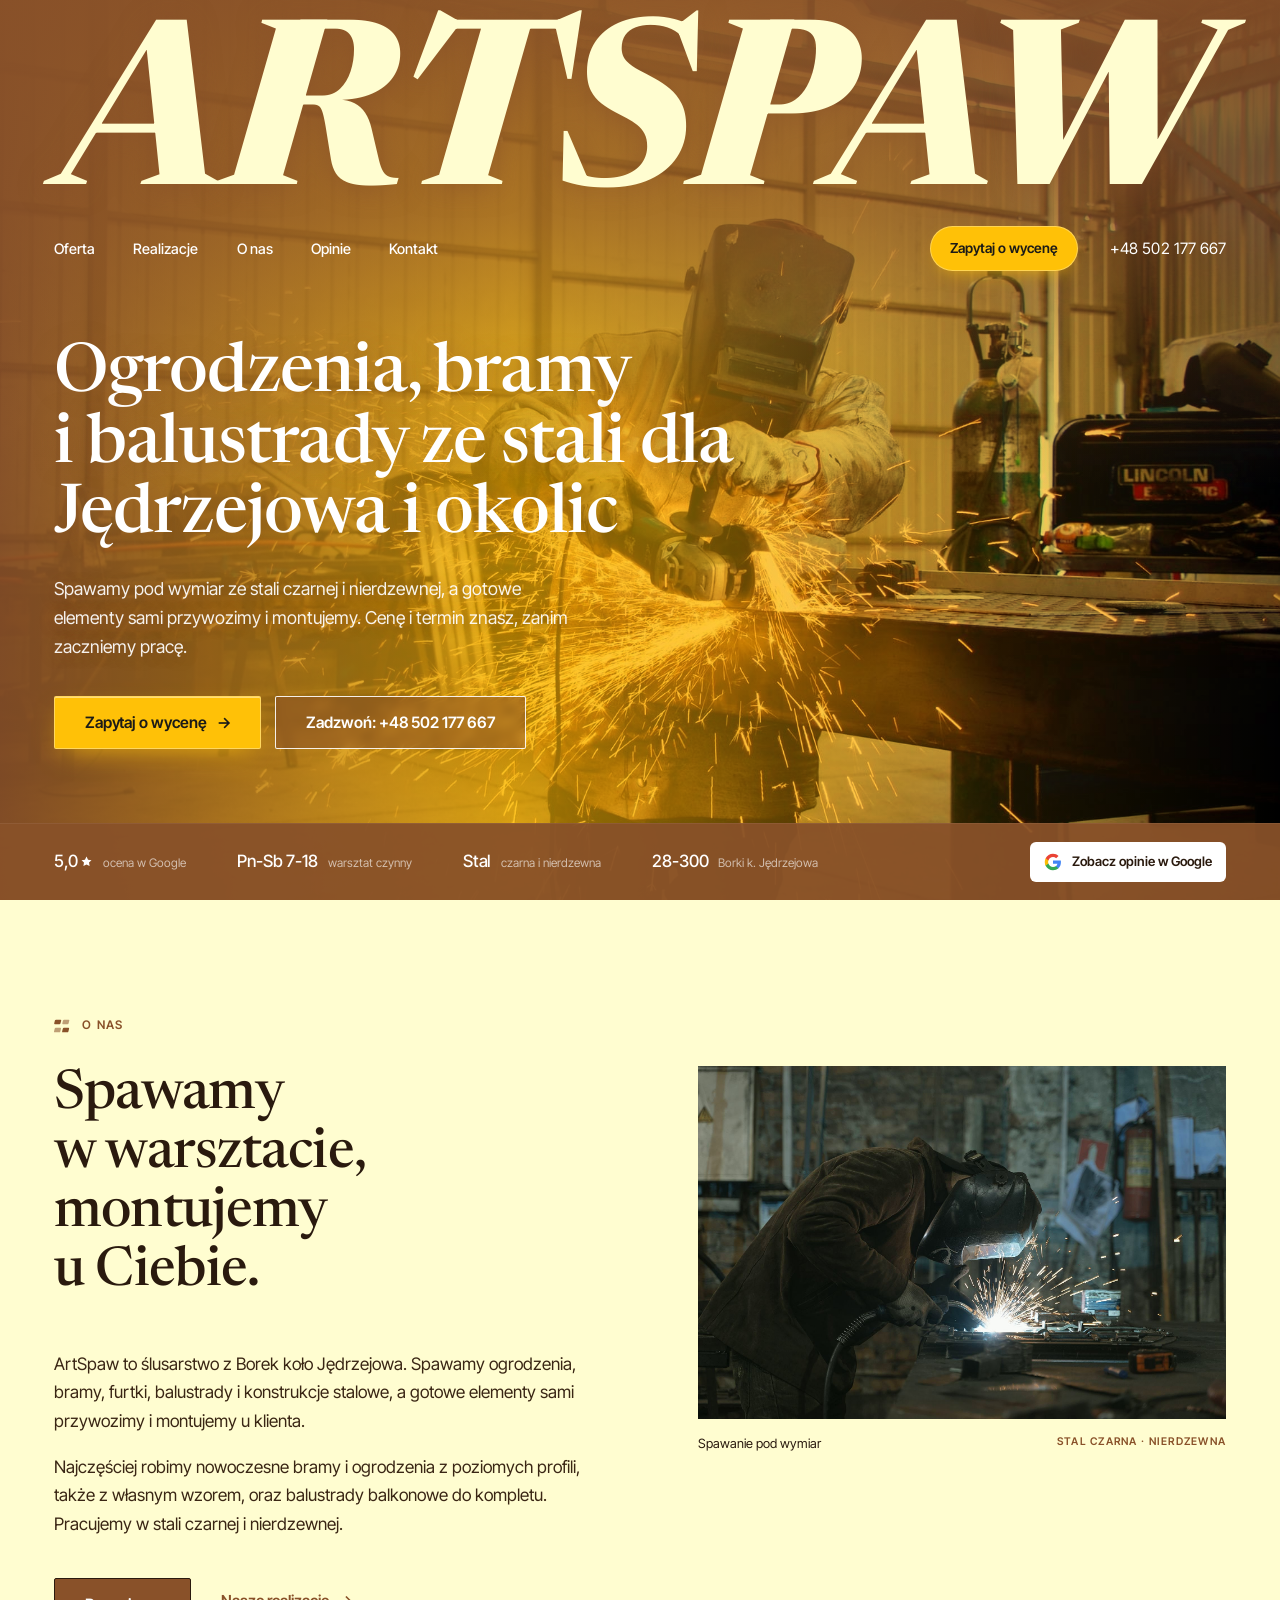
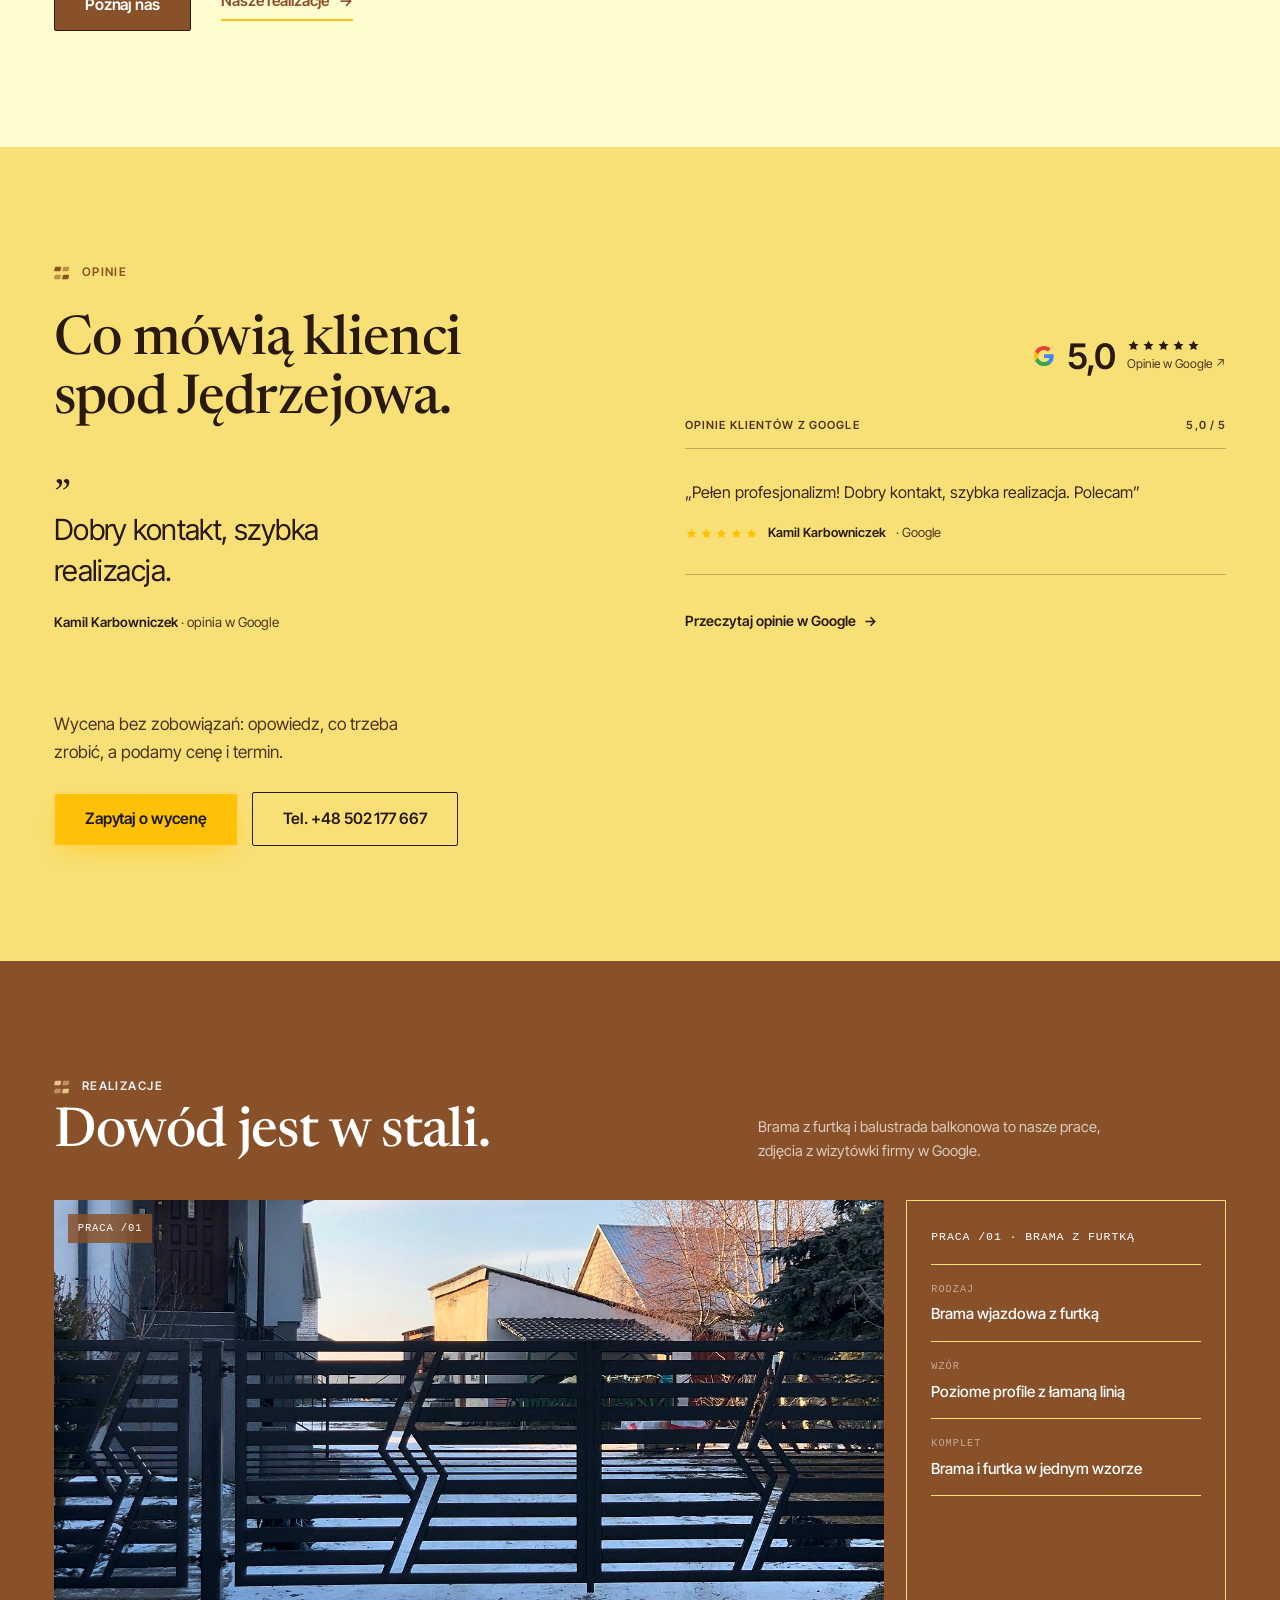
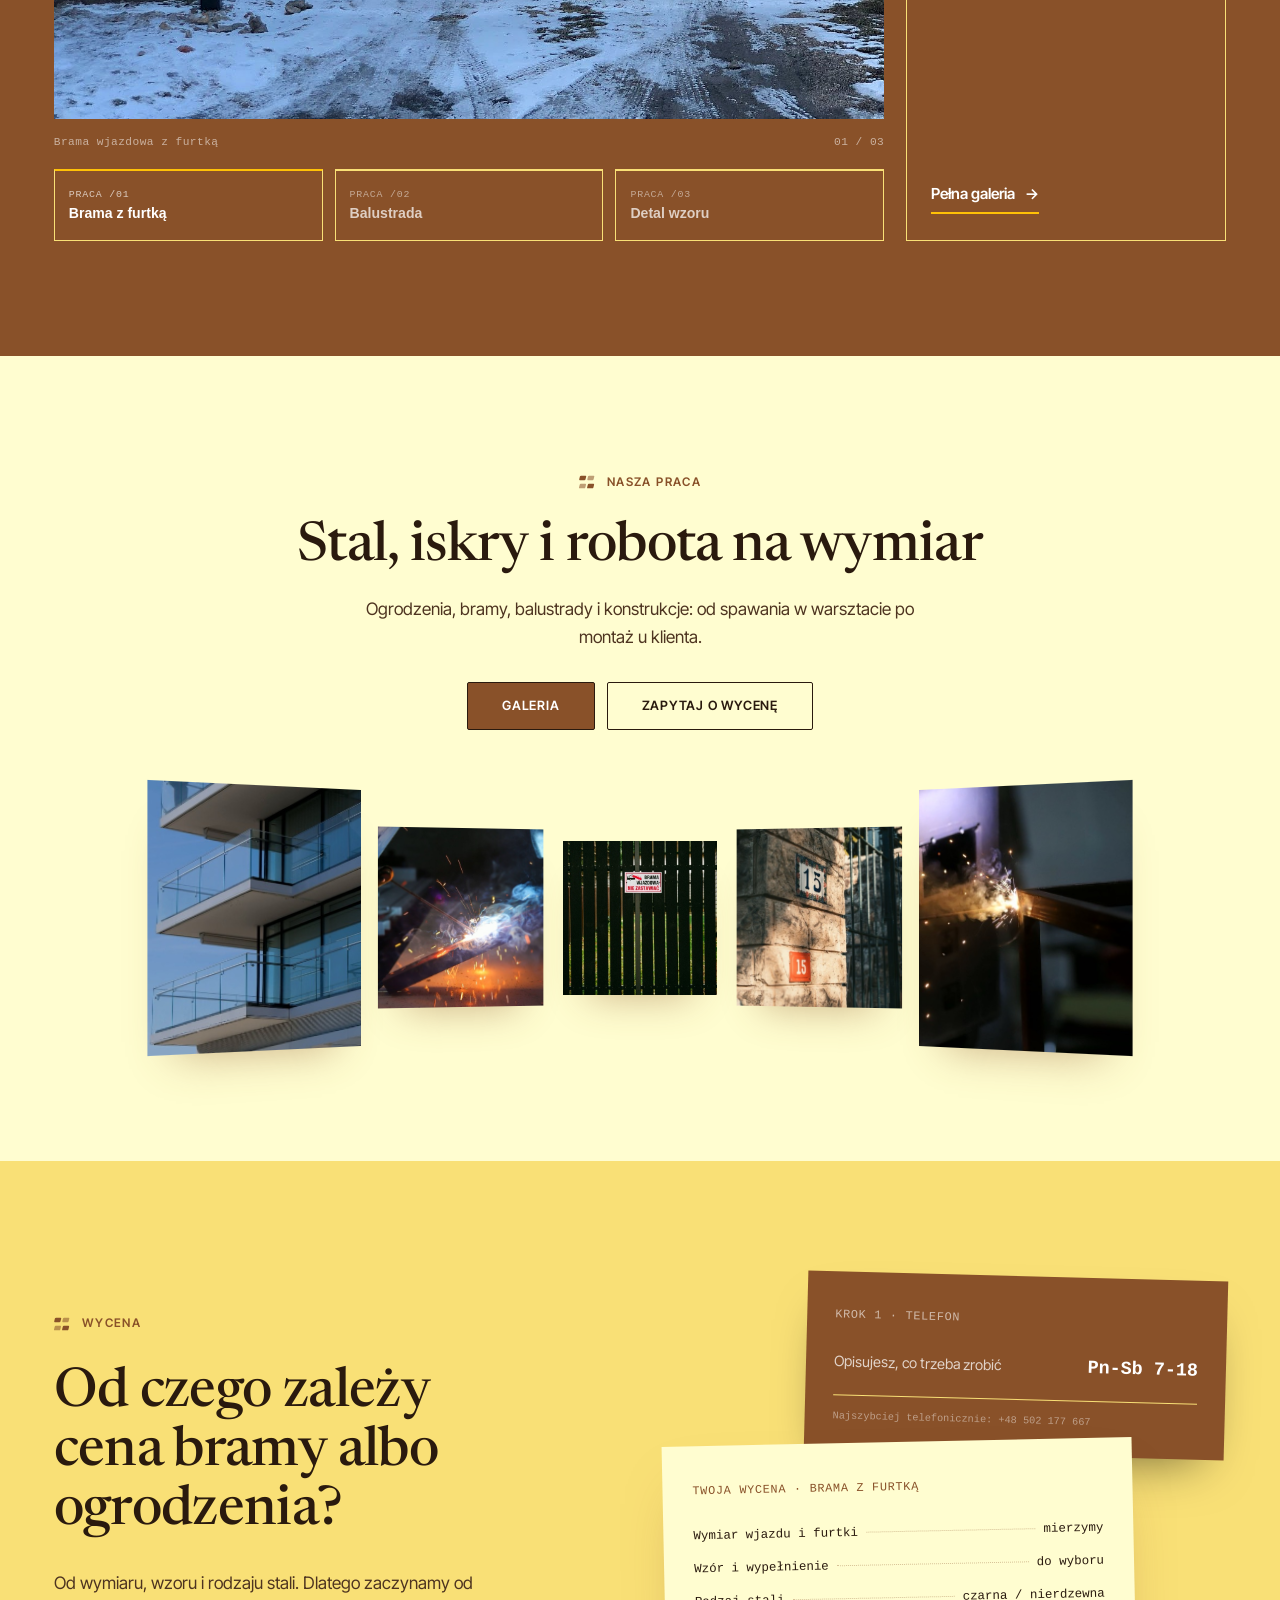
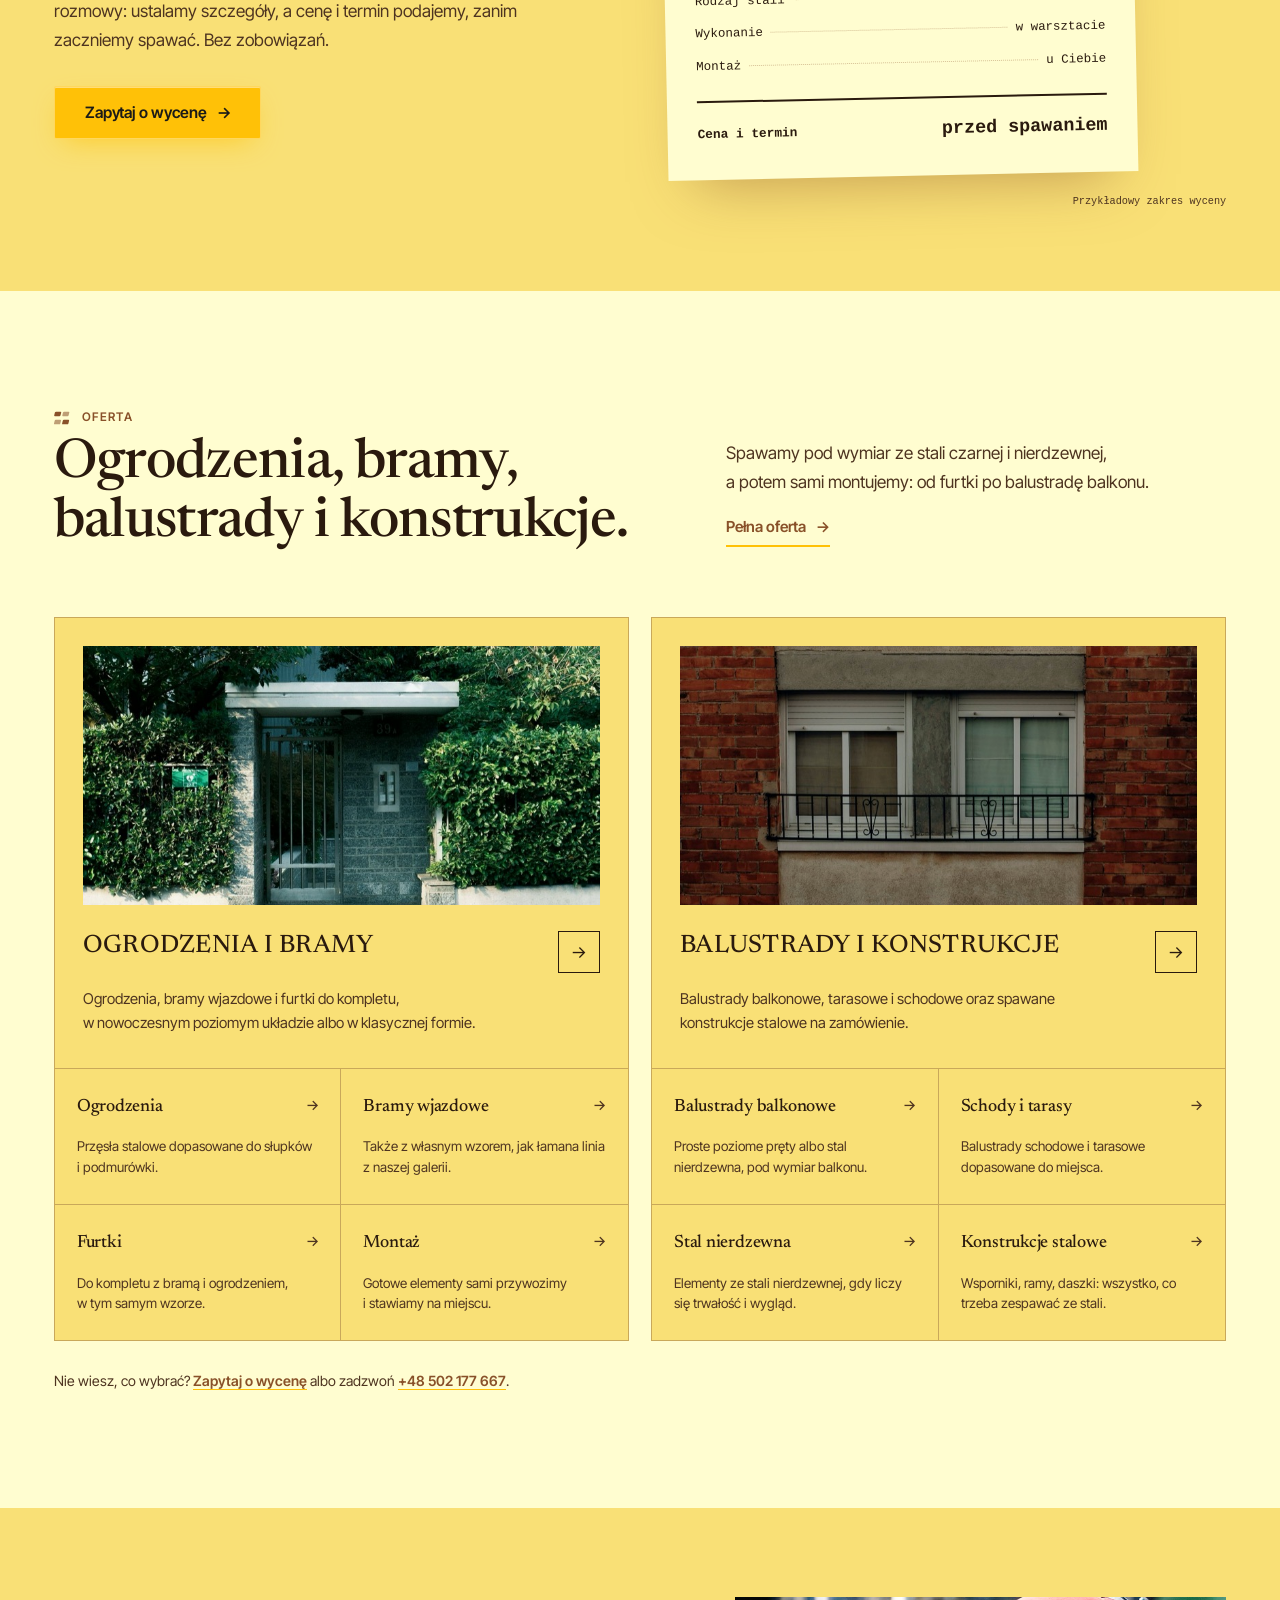
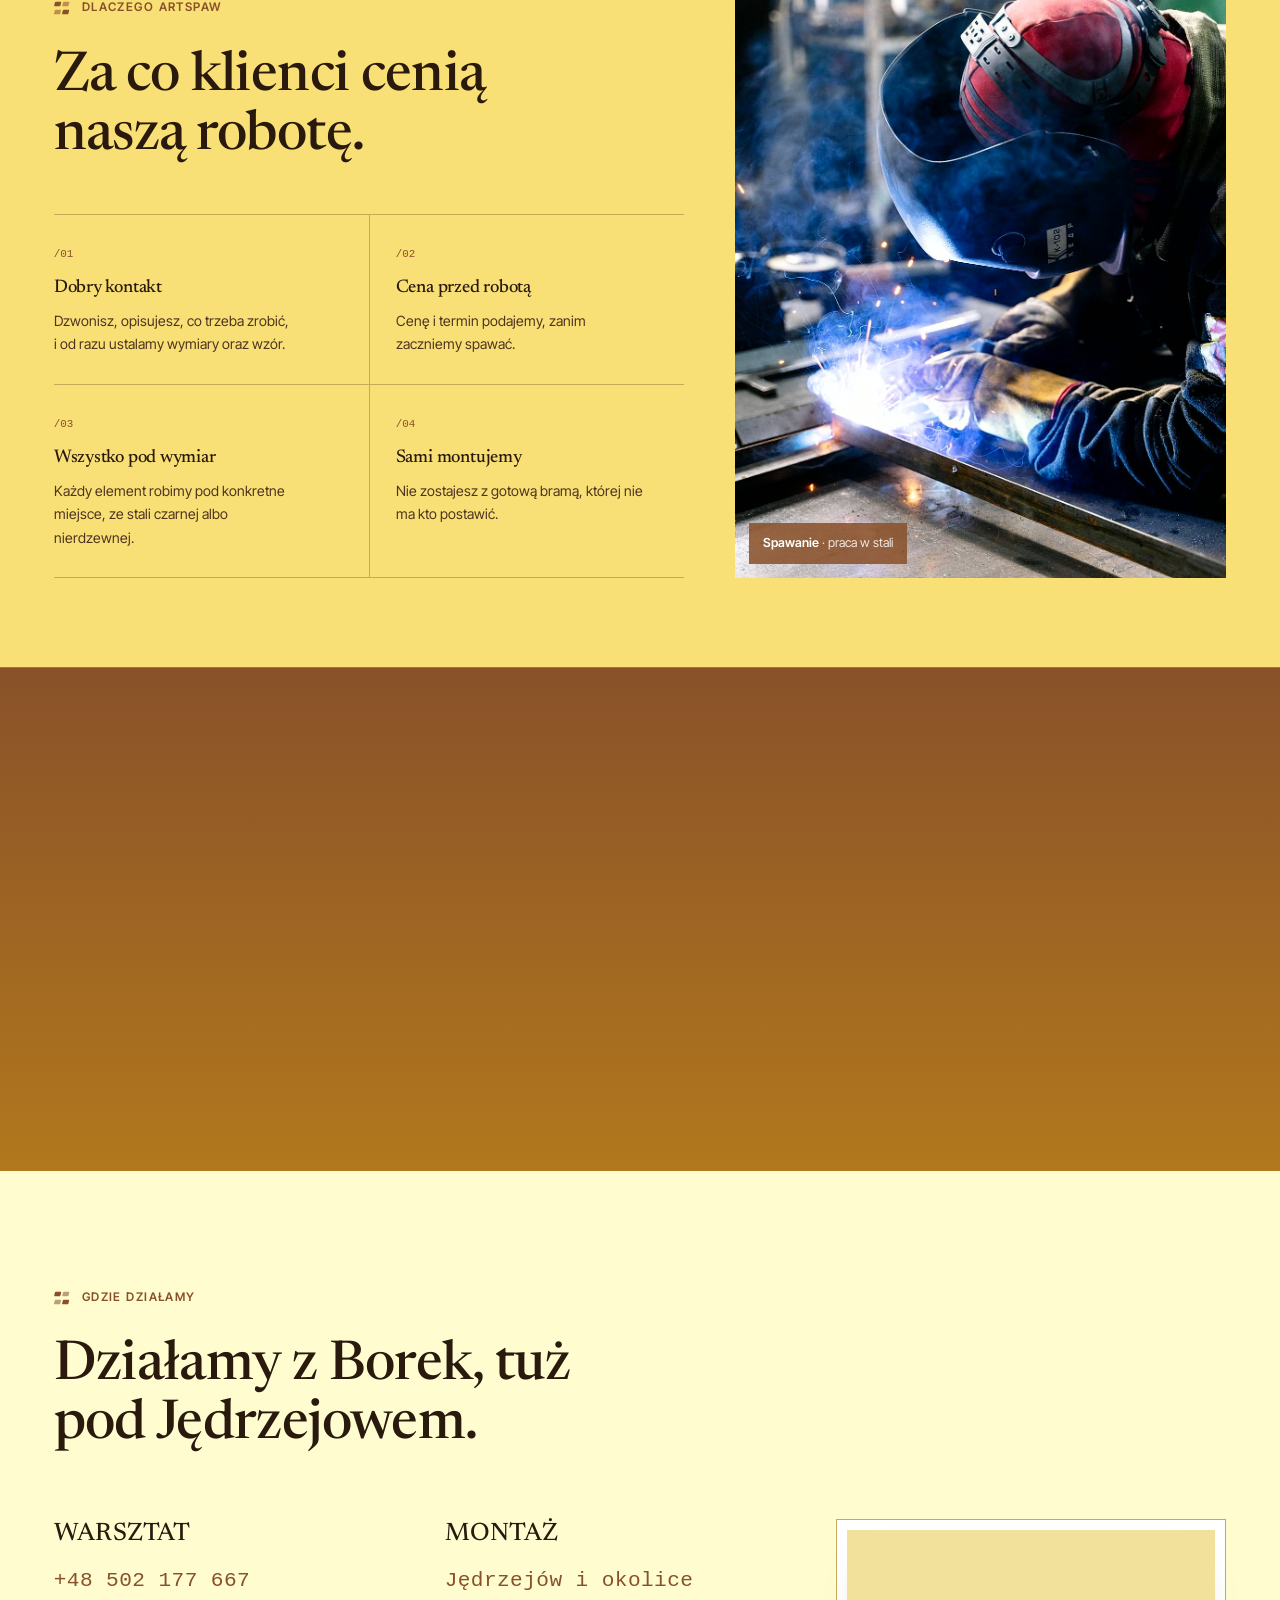
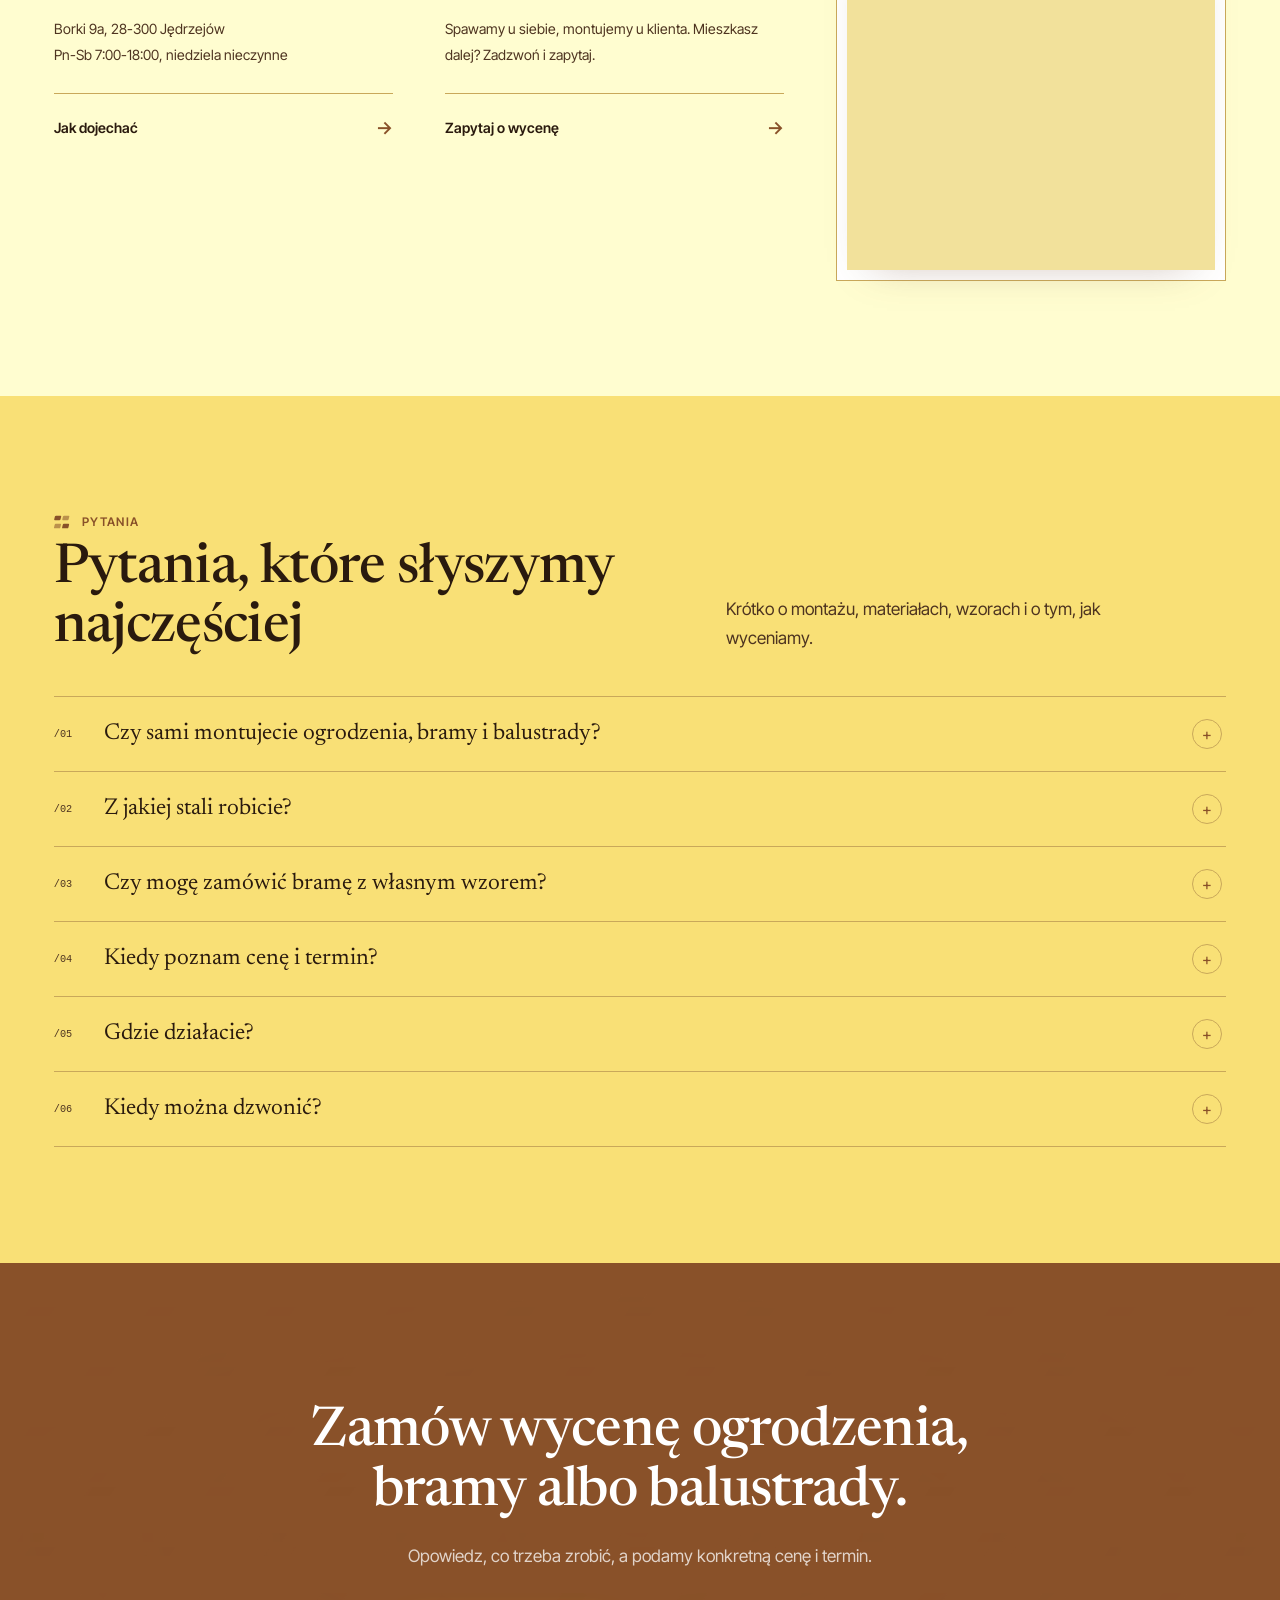
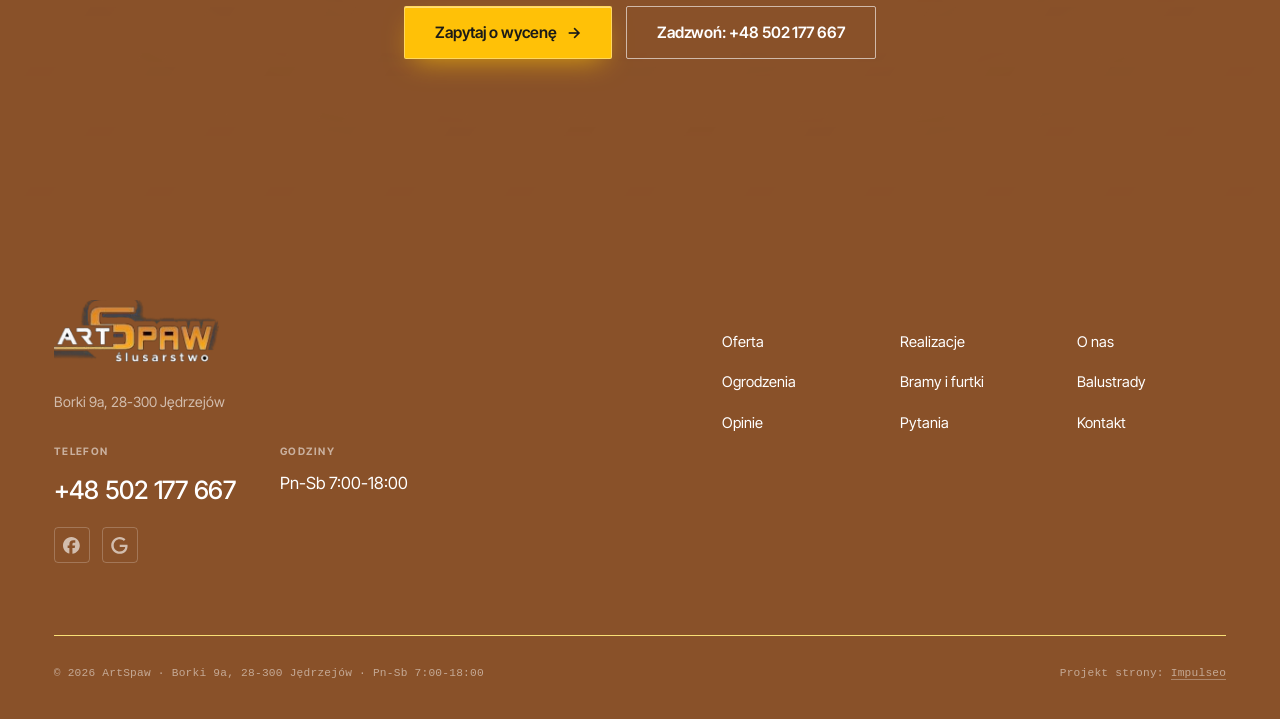
==== commit d4e23e26: "Kolorystyka Honeycomb: #FFFDD0 tło, #F9E076 sekcje i karty, #895129 ciemne pasy i stopka, #FFC107 pr" ====
--- a/index.html
+++ b/index.html
@@ -22,7 +22,7 @@
 <link rel="preconnect" href="https://fonts.gstatic.com" crossorigin>
 <link href="https://fonts.googleapis.com/css2?family=Inter+Tight:wght@400;500;600;700&amp;family=Newsreader:ital,opsz,wght@0,6..72,400..600;1,6..72,500..800&amp;display=swap" rel="stylesheet">
 <link rel="stylesheet" href="assets/styles.css?v=20261117">
-<meta name="theme-color" content="#736F60">
+<meta name="theme-color" content="#895129">
 </head>
 <body class="home">
 
--- a/assets/styles.css
+++ b/assets/styles.css
@@ -4,25 +4,25 @@
    Projekt strony: Impulseo (impulseo.pl)
    ============================================================ */
 :root{
-  --ink:#22211c;
+  --ink:#2a1a0e;
   --ink-deep:#1c1b17;
   --ink-panel:#26251f;
-  --ink-body:#2b2a24;
-  --slate:#34322a;
-  --slate-soft:#34322a;
-  --rule-dark:#909EAE;
-  --line:#8f8377;
-  --paper:#AD9E90;
-  --paper-2:#909EAE;
-  --paper-3:#909EAE;
-  --cream:#909EAE;
-  --accent:#5C8DC5;
-  --accent-d:#736F60;
-  --accent-t:#22211c;
-  --accent-l:#5C8DC5;
-  --accent-soft:rgba(92,141,197,.28);
-  --dark:#736F60;
-  --h-slate:#909EAE;--h-blue:#5C8DC5;--h-taupe:#AD9E90;--h-olive:#736F60;
+  --ink-body:#3a2614;
+  --slate:#4e3420;
+  --slate-soft:#4e3420;
+  --rule-dark:#F9E076;
+  --line:#c9a85a;
+  --paper:#FFFDD0;
+  --paper-2:#F9E076;
+  --paper-3:#F9E076;
+  --cream:#F9E076;
+  --accent:#FFC107;
+  --accent-d:#895129;
+  --accent-t:#895129;
+  --accent-l:#FFC107;
+  --accent-soft:rgba(255,193,7,.28);
+  --dark:#895129;
+  --h-slate:#F9E076;--h-blue:#FFC107;--h-taupe:#FFFDD0;--h-olive:#895129;
 
   --f-display:"Newsreader",Georgia,"Times New Roman",serif;
   --f-sans:"Inter Tight",system-ui,-apple-system,"Segoe UI",Roboto,Arial,sans-serif;
@@ -70,7 +70,7 @@
 .eyebrow{display:inline-flex;align-items:center;gap:10px;font-family:var(--f-sans);font-size:.74rem;
   font-weight:600;letter-spacing:.12em;text-transform:uppercase;color:var(--accent-t)}
 .eyebrow::before{content:"";width:18px;height:18px;flex:none;background:
-  url("data:image/svg+xml,%3Csvg xmlns='http://www.w3.org/2000/svg' viewBox='0 0 20 20'%3E%3Cg fill='%233f6c9f'%3E%3Crect x='2' y='3' width='7' height='5' rx='1' transform='skewX(-14)'/%3E%3Crect x='11' y='3' width='7' height='5' rx='1' transform='skewX(-14)' opacity='.55'/%3E%3Crect x='4' y='12' width='7' height='5' rx='1' transform='skewX(-14)' opacity='.55'/%3E%3Crect x='13' y='12' width='7' height='5' rx='1' transform='skewX(-14)'/%3E%3C/g%3E%3C/svg%3E") center/contain no-repeat}
+  url("data:image/svg+xml,%3Csvg xmlns='http://www.w3.org/2000/svg' viewBox='0 0 20 20'%3E%3Cg fill='%23895129'%3E%3Crect x='2' y='3' width='7' height='5' rx='1' transform='skewX(-14)'/%3E%3Crect x='11' y='3' width='7' height='5' rx='1' transform='skewX(-14)' opacity='.55'/%3E%3Crect x='4' y='12' width='7' height='5' rx='1' transform='skewX(-14)' opacity='.55'/%3E%3Crect x='13' y='12' width='7' height='5' rx='1' transform='skewX(-14)'/%3E%3C/g%3E%3C/svg%3E") center/contain no-repeat}
 .on-dark .eyebrow,.eyebrow.light{color:#e9eff7}
 .on-dark .eyebrow::before,.eyebrow.light::before{filter:brightness(2.4) saturate(.6)}
 .mono{font-family:var(--f-mono);font-size:.74rem;letter-spacing:.06em;text-transform:uppercase}
@@ -88,8 +88,8 @@
   font-weight:600;font-size:.98rem;line-height:1.1;padding:17px 30px;border:1.5px solid transparent;
   border-radius:2px;cursor:pointer;white-space:nowrap;letter-spacing:-.005em}
 .btn .arr{transition:transform var(--dur) var(--ease)}
-.btn-accent{background:linear-gradient(135deg,var(--accent-l) 0%,#5C8DC5 55%,var(--accent) 100%);color:var(--ink-deep);
-  border-color:rgba(255,255,255,.35);box-shadow:0 10px 28px -10px rgba(92,141,197,.75),inset 0 1px 0 rgba(255,255,255,.45)}
+.btn-accent{background:linear-gradient(135deg,var(--accent-l) 0%,#FFC107 55%,var(--accent) 100%);color:var(--ink-deep);
+  border-color:rgba(255,255,255,.35);box-shadow:0 10px 28px -10px rgba(255,193,7,.75),inset 0 1px 0 rgba(255,255,255,.45)}
 .btn-ghost{background:transparent;color:#fff;border-color:rgba(255,255,255,.9)}
 .btn-dark{background:var(--h-olive);color:#fff;border-color:var(--ink)}
 .btn-line{background:transparent;color:var(--ink);border-color:var(--ink)}
@@ -102,9 +102,9 @@
 
 /* ---------- pływający pasek (szkło, morski) ---------- */
 .nav{position:fixed;top:12px;left:12px;right:12px;z-index:80;height:var(--nav-h);border-radius:14px;
-  background:linear-gradient(135deg,rgba(115,111,96,.86) 0%,rgba(115,111,96,.80) 58%,rgba(115,111,96,.84) 100%);
+  background:linear-gradient(135deg,rgba(137,81,41,.86) 0%,rgba(137,81,41,.80) 58%,rgba(137,81,41,.84) 100%);
   -webkit-backdrop-filter:saturate(150%) blur(14px);backdrop-filter:saturate(150%) blur(14px);
-  box-shadow:0 1px 0 rgba(255,255,255,.14) inset,0 2px 8px rgba(115,111,96,.12),0 16px 40px rgba(115,111,96,.18);
+  box-shadow:0 1px 0 rgba(255,255,255,.14) inset,0 2px 8px rgba(137,81,41,.12),0 16px 40px rgba(137,81,41,.18);
   transition:transform .55s var(--ease),opacity .45s var(--ease)}
 .nav-inner{height:100%;display:flex;align-items:center;gap:var(--space-6);max-width:none;padding:0 14px 0 20px}
 .brand{display:flex;align-items:center;flex:none}
@@ -119,9 +119,9 @@
 .nav-cta{display:flex;align-items:center;gap:18px;flex:none}
 .pill{display:inline-flex;align-items:center;justify-content:center;border-radius:999px;padding:11px 20px;font-weight:600;
   font-size:.86rem;color:var(--ink-deep);background:linear-gradient(135deg,var(--accent-l),var(--accent));
-  box-shadow:0 0 0 1px rgba(255,255,255,.3) inset,0 8px 20px -10px rgba(92,141,197,.9);
+  box-shadow:0 0 0 1px rgba(255,255,255,.3) inset,0 8px 20px -10px rgba(255,193,7,.9);
   transition:filter var(--dur) var(--ease),box-shadow var(--dur) var(--ease)}
-.pill:hover{filter:brightness(1.08);box-shadow:0 0 0 3px var(--accent-soft),0 8px 20px -10px rgba(92,141,197,.9)}
+.pill:hover{filter:brightness(1.08);box-shadow:0 0 0 3px var(--accent-soft),0 8px 20px -10px rgba(255,193,7,.9)}
 .tel-txt{color:#fff;font-size:.98rem;font-weight:400;letter-spacing:.005em;white-space:nowrap}
 .tel-txt:hover{color:var(--accent-l)}
 .nav-toggle{display:none;background:none;border:0;width:44px;height:44px;padding:10px;cursor:pointer;flex-direction:column;
@@ -138,14 +138,14 @@
 .hero-sw{padding:0;min-height:min(100svh,1000px);display:flex;flex-direction:column;color:#fff;overflow:hidden;
   isolation:isolate;background:var(--h-olive)}
 .hero-sw > .hs-photo{position:absolute;inset:0;width:100%;height:100%;object-fit:cover;object-position:62% 50%;z-index:-3}
-.hero-sw::before{content:"";position:absolute;inset:0;z-index:-2;background:#5C8DC5;mix-blend-mode:multiply;opacity:.62}
+.hero-sw::before{content:"";position:absolute;inset:0;z-index:-2;background:#FFC107;mix-blend-mode:multiply;opacity:.62}
 .hero-sw::after{content:"";position:absolute;inset:0;z-index:-1;background:
-  linear-gradient(180deg,rgba(115,111,96,.92) 0%,rgba(115,111,96,.62) 24%,rgba(115,111,96,.18) 40%,rgba(115,111,96,0) 54%),
-  linear-gradient(90deg,rgba(115,111,96,.90) 0%,rgba(92,141,197,.62) 40%,rgba(92,141,197,.10) 78%,rgba(92,141,197,0) 100%)}
+  linear-gradient(180deg,rgba(137,81,41,.92) 0%,rgba(137,81,41,.62) 24%,rgba(137,81,41,.18) 40%,rgba(137,81,41,0) 54%),
+  linear-gradient(90deg,rgba(137,81,41,.90) 0%,rgba(255,193,7,.62) 40%,rgba(255,193,7,.10) 78%,rgba(255,193,7,0) 100%)}
 .wordmark,.hero-nav,.hs-body{width:100%;max-width:var(--wrap);margin-left:auto;margin-right:auto}
 .wordmark{display:block;padding:clamp(10px,1.6vw,22px) var(--gut) 0;line-height:0}
 .wordmark svg{width:100%;height:auto;display:block;overflow:visible}
-.wordmark text{font-family:var(--f-display);font-style:italic;font-weight:800;fill:#fff;letter-spacing:0;text-shadow:0 2px 28px rgba(115,111,96,.55)}
+.wordmark text{font-family:var(--f-display);font-style:italic;font-weight:800;fill:#FFFDD0;letter-spacing:0;text-shadow:0 2px 28px rgba(137,81,41,.55)}
 .hero-nav{display:flex;align-items:center;gap:var(--space-6);padding:clamp(10px,1.6vw,22px) var(--gut) 0}
 .hero-nav .hn-links{display:flex;gap:clamp(22px,3vw,48px);margin-right:auto}
 .hero-nav .hn-links a{font-size:.9rem;font-weight:500;color:#fff;position:relative;padding:6px 0}
@@ -153,11 +153,11 @@
 .hero-nav .hn-links a:hover::after{width:100%}
 .hs-body{flex:1;display:flex;align-items:center;padding:clamp(24px,3.2vw,46px) var(--gut) clamp(32px,3.6vw,52px)}
 .hs-copy{max-width:760px}
-.hs-copy h1{color:#fff;font-weight:500;text-shadow:0 2px 24px rgba(115,111,96,.45)}
-.hs-copy p{text-shadow:0 1px 14px rgba(115,111,96,.55);margin-top:22px;max-width:52ch;font-size:clamp(1rem,.95rem + .2vw,1.12rem);color:rgba(255,255,255,.92)}
+.hs-copy h1{color:#fff;font-weight:500;text-shadow:0 2px 24px rgba(137,81,41,.45)}
+.hs-copy p{text-shadow:0 1px 14px rgba(137,81,41,.55);margin-top:22px;max-width:52ch;font-size:clamp(1rem,.95rem + .2vw,1.12rem);color:rgba(255,255,255,.92)}
 .hs-actions{display:flex;flex-wrap:wrap;gap:14px;margin-top:34px}
-.hs-actions .btn-ghost{background:rgba(115,111,96,.5);-webkit-backdrop-filter:blur(4px);backdrop-filter:blur(4px)}
-.hero-trust{background:rgba(115,111,96,.94);border-top:1px solid rgba(255,255,255,.06)}
+.hs-actions .btn-ghost{background:rgba(137,81,41,.5);-webkit-backdrop-filter:blur(4px);backdrop-filter:blur(4px)}
+.hero-trust{background:rgba(137,81,41,.94);border-top:1px solid rgba(255,255,255,.06)}
 .hero-trust .wrap{display:flex;align-items:center;gap:clamp(20px,4vw,64px);padding-top:18px;padding-bottom:18px}
 .ht-item{display:flex;align-items:baseline;gap:10px;color:#fff;white-space:nowrap}
 .ht-item .v{font-size:1.06rem;font-weight:500;letter-spacing:-.01em}
@@ -171,13 +171,13 @@
 .pagehead{padding:calc(var(--nav-h) + 12px + clamp(64px,8vw,110px)) 0 clamp(56px,7vw,96px);color:#fff;isolation:isolate;
   overflow:hidden;background:var(--h-olive)}
 .pagehead > img{position:absolute;inset:0;width:100%;height:100%;object-fit:cover;z-index:-3}
-.pagehead::before{content:"";position:absolute;inset:0;z-index:-2;background:#5C8DC5;mix-blend-mode:multiply;opacity:.62}
+.pagehead::before{content:"";position:absolute;inset:0;z-index:-2;background:#FFC107;mix-blend-mode:multiply;opacity:.62}
 .pagehead::after{content:"";position:absolute;inset:0;z-index:-1;background:
-  linear-gradient(90deg,rgba(115,111,96,.94) 0%,rgba(92,141,197,.78) 50%,rgba(92,141,197,.18) 100%)}
+  linear-gradient(90deg,rgba(137,81,41,.94) 0%,rgba(255,193,7,.78) 50%,rgba(255,193,7,.18) 100%)}
 .pagehead .eyebrow{color:#e9eff7}
 .pagehead .eyebrow::before{filter:brightness(2.4) saturate(.6)}
-.pagehead h1{color:#fff;margin-top:18px;max-width:16ch;text-shadow:0 2px 24px rgba(115,111,96,.4)}
-.pagehead p{margin-top:20px;max-width:56ch;color:#fff;text-shadow:0 1px 14px rgba(115,111,96,.6)}
+.pagehead h1{color:#fff;margin-top:18px;max-width:16ch;text-shadow:0 2px 24px rgba(137,81,41,.4)}
+.pagehead p{margin-top:20px;max-width:56ch;color:#fff;text-shadow:0 1px 14px rgba(137,81,41,.6)}
 .crumbs{font-family:var(--f-mono);font-size:.72rem;letter-spacing:.06em;text-transform:uppercase;color:rgba(255,255,255,.7);margin-bottom:22px}
 .crumbs a:hover{color:#fff}
 
@@ -239,7 +239,7 @@
 .v-stage img{position:absolute;inset:0;width:100%;height:100%;object-fit:cover;opacity:0;transition:opacity .7s var(--ease)}
 .v-stage img.on{opacity:1}
 .v-tag{position:absolute;left:14px;top:14px;z-index:2;font-family:var(--f-mono);font-size:.66rem;letter-spacing:.08em;text-transform:uppercase;
-  background:rgba(115,111,96,.82);color:#fff;padding:6px 10px}
+  background:rgba(137,81,41,.82);color:#fff;padding:6px 10px}
 .v-meta{display:flex;justify-content:space-between;margin-top:14px;font-family:var(--f-mono);font-size:.7rem;color:rgba(255,255,255,.55);letter-spacing:.04em}
 .v-thumbs{display:grid;grid-template-columns:repeat(3,1fr);gap:12px;margin-top:18px}
 .v-thumb{position:relative;min-height:72px;border:1px solid var(--rule-dark);border-top:2px solid var(--rule-dark);padding:0;cursor:pointer;
@@ -264,7 +264,7 @@
 .work-acts{display:flex;justify-content:center;flex-wrap:wrap;gap:12px;margin-top:30px}
 .strip3d{display:flex;justify-content:center;align-items:center;gap:clamp(8px,1.4vw,18px);margin-top:clamp(36px,5vw,60px);
   perspective:1400px;padding:0 var(--gut)}
-.strip3d figure{margin:0;flex:none;overflow:hidden;background:var(--paper-3);box-shadow:0 26px 40px -26px rgba(115,111,96,.45)}
+.strip3d figure{margin:0;flex:none;overflow:hidden;background:var(--paper-3);box-shadow:0 26px 40px -26px rgba(137,81,41,.45)}
 .strip3d img{width:100%;height:100%;object-fit:cover}
 .strip3d figure:nth-child(1){width:16vw;height:20vw;transform:rotateY(30deg);transform-origin:right center}
 .strip3d figure:nth-child(2){width:13vw;height:14vw;transform:rotateY(16deg)}
@@ -275,7 +275,7 @@
 /* ---------- okno na nieruchome zdjęcie (clip-path + fixed: działa też na iPhonie) ---------- */
 .stopklatka{position:relative;padding:0;height:clamp(300px,56vh,580px);overflow:hidden;clip-path:inset(0);background:var(--h-olive)}
 .stopklatka .stk-bg{position:fixed;inset:0;background-size:cover;background-position:center;will-change:transform}
-.stopklatka::after{content:"";position:absolute;inset:0;background:linear-gradient(180deg,rgba(115,111,96,.25),rgba(92,141,197,.35))}
+.stopklatka::after{content:"";position:absolute;inset:0;background:linear-gradient(180deg,rgba(137,81,41,.25),rgba(255,193,7,.35))}
 @media (max-width:700px){.stopklatka{height:46vh}}
 @supports not (clip-path: inset(0)){.stopklatka .stk-bg{position:absolute}}
 
@@ -294,11 +294,11 @@
 .rc-dark .rc-line b{font-family:var(--f-mono);font-size:1.15rem;color:#fff;font-weight:600;white-space:nowrap}
 .rc-dark small{display:block;margin-top:12px;font-family:var(--f-mono);font-size:.64rem;color:rgba(255,255,255,.45)}
 .rc-cream{position:absolute;left:0;bottom:0;width:min(470px,86%);background:var(--h-taupe);color:var(--ink);padding:28px 30px 30px;
-  transform:rotate(-1.2deg);box-shadow:0 30px 60px -28px rgba(115,111,96,.5)}
+  transform:rotate(-1.2deg);box-shadow:0 30px 60px -28px rgba(137,81,41,.5)}
 .rc-cream .mono{color:var(--accent-t)}
 .rc-cream ul{list-style:none;margin:18px 0 0;padding:0;font-family:var(--f-mono);font-size:.78rem}
 .rc-cream li{display:flex;align-items:baseline;gap:8px;padding:6px 0}
-.rc-cream li .dots{flex:1;border-bottom:1px dotted rgba(115,111,96,.35);transform:translateY(-3px)}
+.rc-cream li .dots{flex:1;border-bottom:1px dotted rgba(137,81,41,.35);transform:translateY(-3px)}
 .rc-cream li b{font-weight:500;white-space:nowrap}
 .rc-cream .rc-total{display:flex;justify-content:space-between;align-items:baseline;margin-top:18px;padding-top:16px;border-top:2px solid var(--ink)}
 .rc-cream .rc-total span{font-family:var(--f-mono);font-size:.8rem;font-weight:700}
@@ -346,7 +346,7 @@
 .why-item p{margin-top:10px;font-size:.88rem;color:var(--slate);max-width:32ch}
 .why-photo{position:relative;overflow:hidden;min-height:420px}
 .why-photo img{position:absolute;inset:0;width:100%;height:100%;object-fit:cover}
-.why-photo .cap{position:absolute;left:14px;bottom:14px;background:rgba(115,111,96,.86);color:#fff;font-size:.78rem;font-weight:600;padding:10px 14px}
+.why-photo .cap{position:absolute;left:14px;bottom:14px;background:rgba(137,81,41,.86);color:#fff;font-size:.78rem;font-weight:600;padding:10px 14px}
 .why-photo .cap span{font-weight:400;opacity:.85}
 
 /* ---------- OBSZAR ---------- */
@@ -361,7 +361,7 @@
   font-size:.88rem;font-weight:600;color:var(--ink)}
 .area-col .row-link span{color:var(--accent-t);font-size:1.15rem;transition:transform var(--dur) var(--ease)}
 .area-col .row-link:hover span{transform:translateX(4px)}
-.map{width:100%;height:340px;border:0;display:block;background:var(--h-slate);box-shadow:0 18px 40px -26px rgba(115,111,96,.4);filter:grayscale(.35) contrast(1.02)}
+.map{width:100%;height:340px;border:0;display:block;background:var(--h-slate);box-shadow:0 18px 40px -26px rgba(137,81,41,.4);filter:grayscale(.35) contrast(1.02)}
 .map-card{background:#fff;padding:10px;border:1px solid var(--line)}
 .map-wide{height:clamp(320px,42vw,480px)}
 
@@ -388,7 +388,7 @@
 .cta p{margin:20px auto 0;max-width:52ch}
 .cta-actions{display:flex;justify-content:center;flex-wrap:wrap;gap:14px;margin-top:36px}
 .cta .btn-ghost{border-color:rgba(255,255,255,.6)}
-:root{--pattern:url("data:image/svg+xml,%3Csvg xmlns='http://www.w3.org/2000/svg' width='120' height='120' viewBox='0 0 120 120'%3E%3Cg fill='%235C8DC5' fill-opacity='.16'%3E%3Cpath d='M22 30h26l-6 9H16z'/%3E%3Cpath d='M30 44h26l-6 9H24z' fill-opacity='.09'/%3E%3Cpath d='M82 90h26l-6 9H76z'/%3E%3Cpath d='M90 104h26l-6 9H84z' fill-opacity='.09'/%3E%3C/g%3E%3C/svg%3E")}
+:root{--pattern:url("data:image/svg+xml,%3Csvg xmlns='http://www.w3.org/2000/svg' width='120' height='120' viewBox='0 0 120 120'%3E%3Cg fill='%23895129' fill-opacity='.16'%3E%3Cpath d='M22 30h26l-6 9H16z'/%3E%3Cpath d='M30 44h26l-6 9H24z' fill-opacity='.09'/%3E%3Cpath d='M82 90h26l-6 9H76z'/%3E%3Cpath d='M90 104h26l-6 9H84z' fill-opacity='.09'/%3E%3C/g%3E%3C/svg%3E")}
 
 /* ---------- STOPKA ---------- */
 footer{background:var(--h-olive);color:rgba(255,255,255,.62);padding:clamp(64px,8vw,100px) 0 36px}
@@ -404,7 +404,7 @@
 .foot-soc .soc{width:42px;height:42px;display:inline-flex;align-items:center;justify-content:center;border:1px solid rgba(255,255,255,.25);color:#fff;
   transition:border-color .3s ease,background .3s ease}
 .foot-soc .soc svg{width:18px;height:18px}
-.foot-soc .soc:hover{border-color:var(--accent);background:rgba(92,141,197,.12)}
+.foot-soc .soc:hover{border-color:var(--accent);background:rgba(255,193,7,.12)}
 .foot-nav{display:grid;grid-template-columns:repeat(3,1fr);gap:16px 28px;padding-top:30px}
 .foot-nav a{color:#fff;font-size:.92rem}
 .foot-nav a:hover{color:var(--accent-l)}
@@ -434,7 +434,7 @@
 .tile{break-inside:avoid;margin:0 0 18px;position:relative;overflow:hidden;background:var(--paper-3)}
 .tile img{width:100%;height:auto;transition:transform var(--img-dur) var(--img-ease),filter var(--img-dur) var(--img-ease);filter:var(--img-rest)}
 .tile:hover img{transform:scale(var(--img-zoom));filter:var(--img-hot)}
-.tile .cap{position:absolute;left:12px;bottom:12px;background:rgba(115,111,96,.84);color:#fff;font-size:.74rem;font-weight:600;padding:7px 11px}
+.tile .cap{position:absolute;left:12px;bottom:12px;background:rgba(137,81,41,.84);color:#fff;font-size:.74rem;font-weight:600;padding:7px 11px}
 .tile .cap.real{background:var(--accent-d)}
 
 /* ---------- podstrony: kontakt ---------- */
@@ -462,7 +462,7 @@
 
 /* ---------- licznik ważności dema ---------- */
 .demo-wazne{position:fixed;top:calc(var(--nav-h) + 26px);right:14px;z-index:95;display:inline-flex;align-items:center;gap:.45em;
-  background:rgba(115,111,96,.84);color:#fff;font-size:.72rem;font-weight:600;letter-spacing:.01em;padding:.42em .8em .42em .62em;
+  background:rgba(137,81,41,.84);color:#fff;font-size:.72rem;font-weight:600;letter-spacing:.01em;padding:.42em .8em .42em .62em;
   border-radius:999px;-webkit-backdrop-filter:saturate(140%) blur(8px);backdrop-filter:saturate(140%) blur(8px);border:1px solid rgba(255,255,255,.14);
   box-shadow:0 10px 24px -14px rgba(0,0,0,.6);pointer-events:none;opacity:0;transform:translateY(-10px);
   transition:opacity .7s var(--ease),transform .7s var(--ease)}
